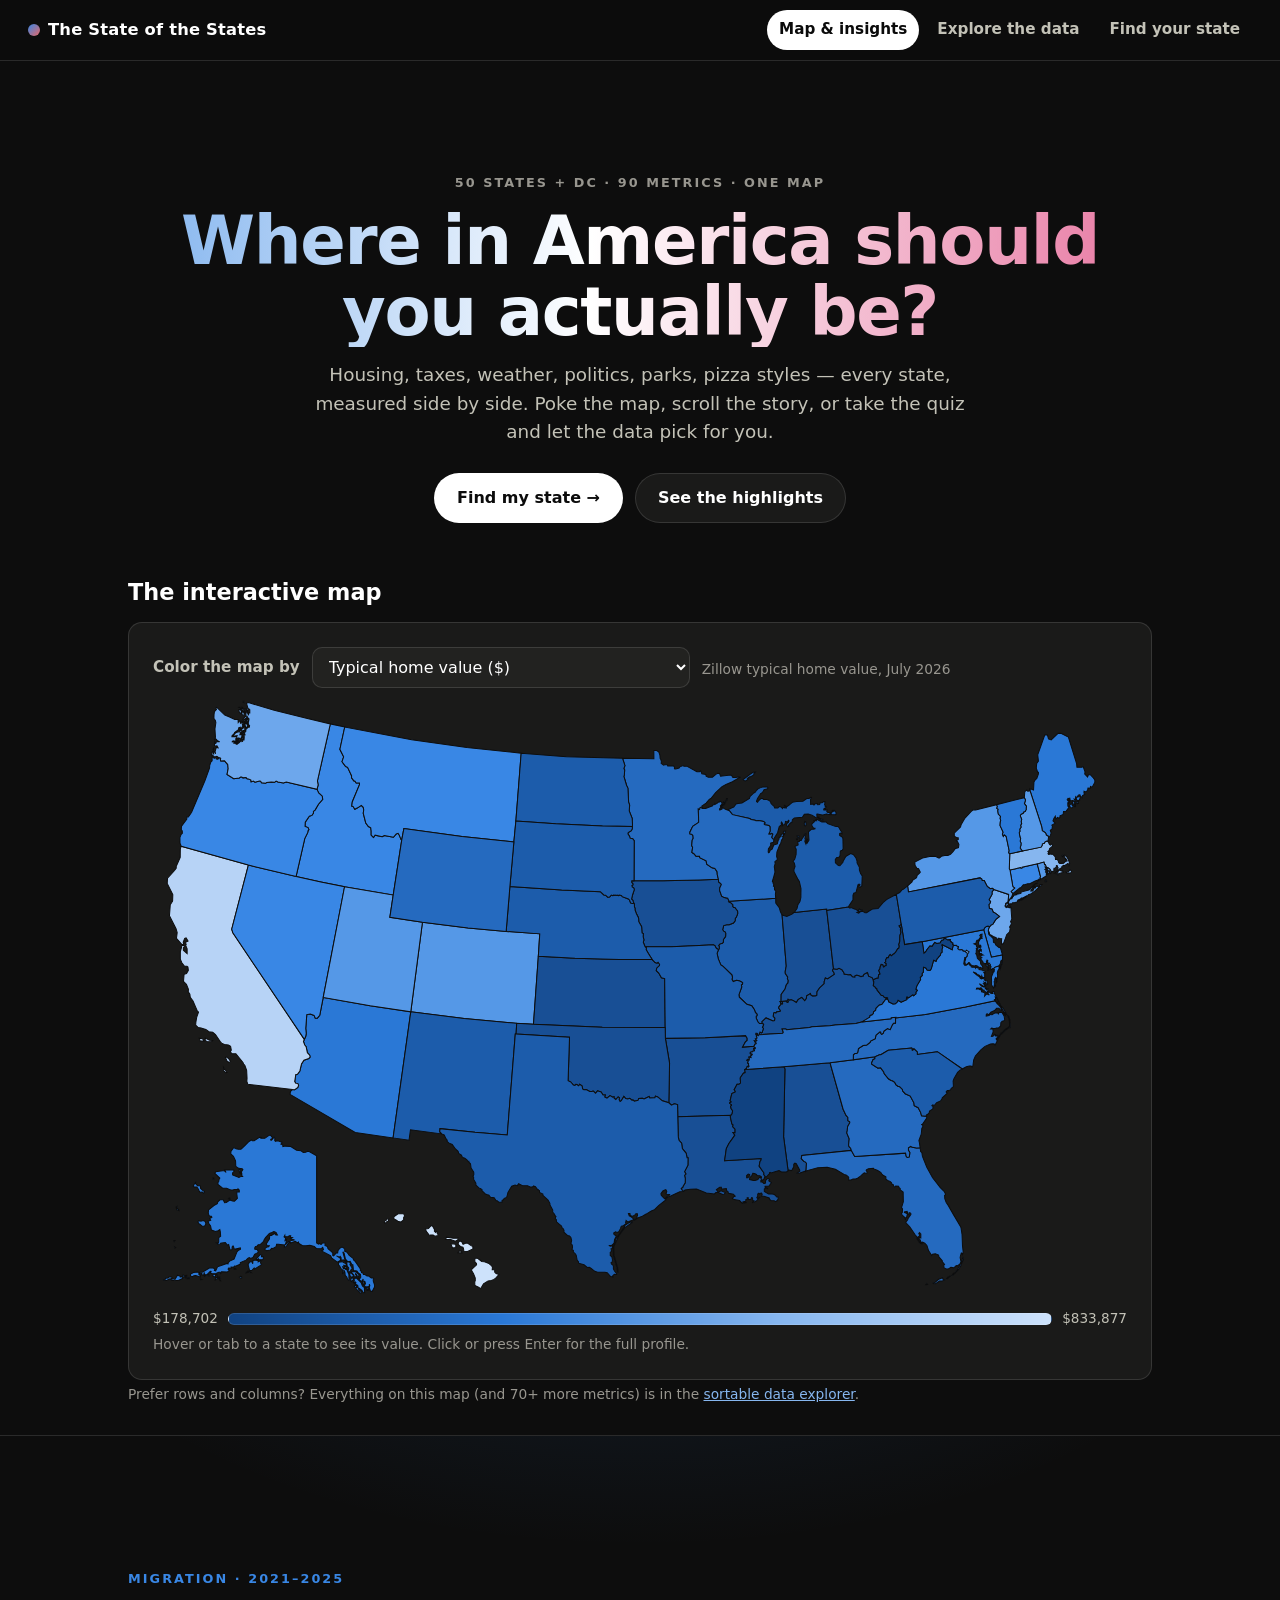
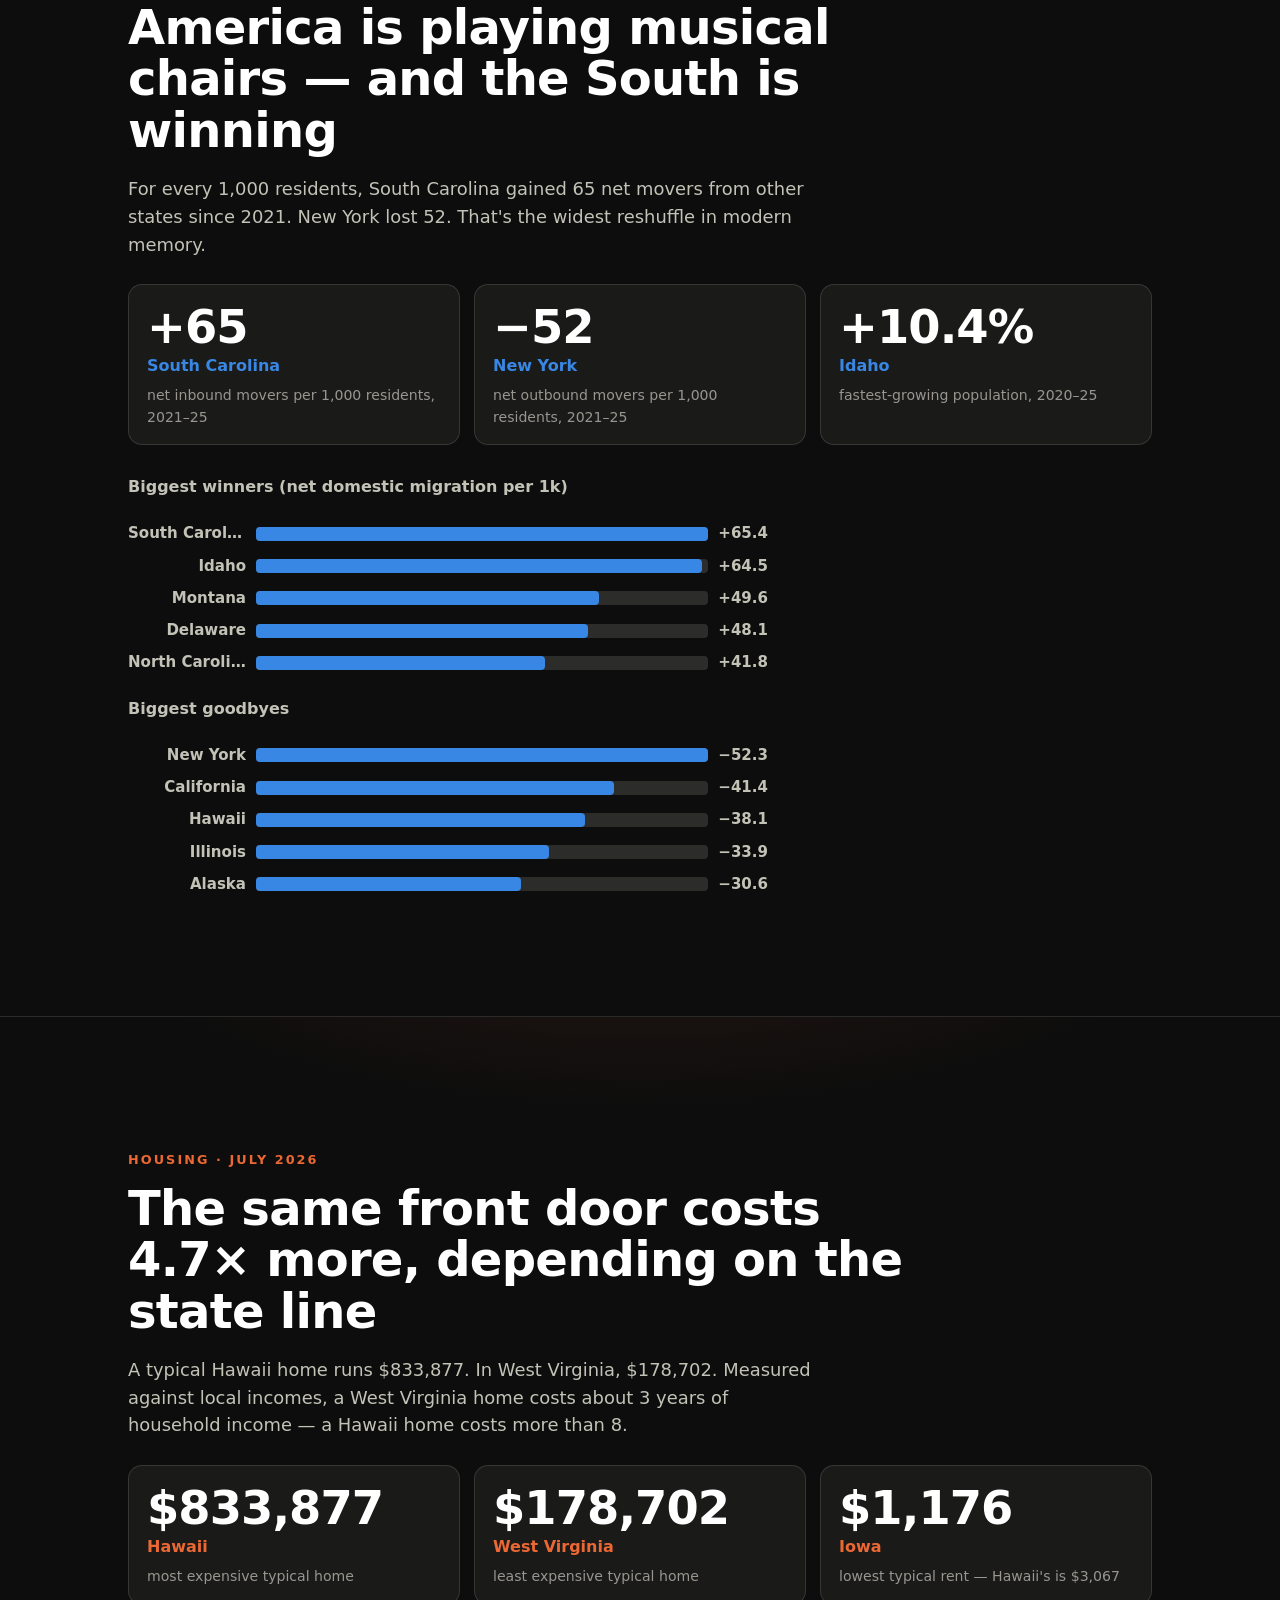
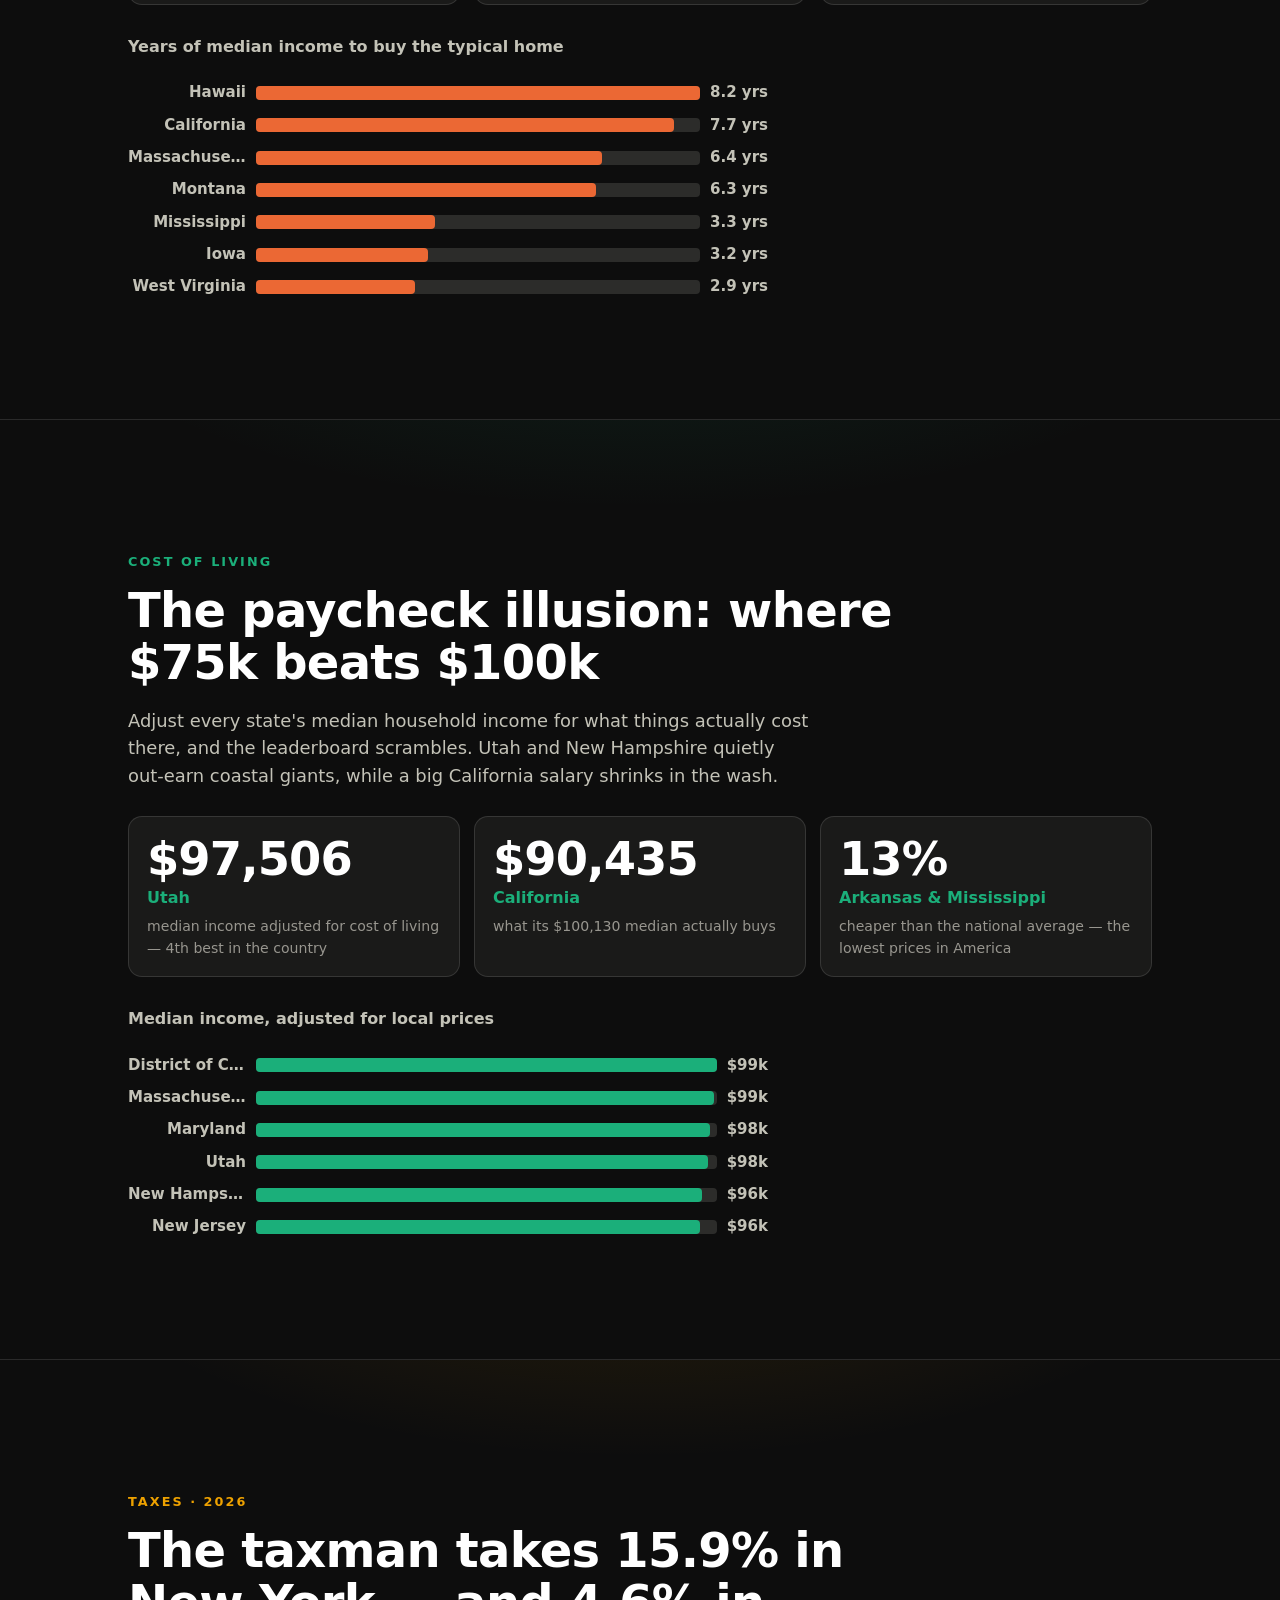
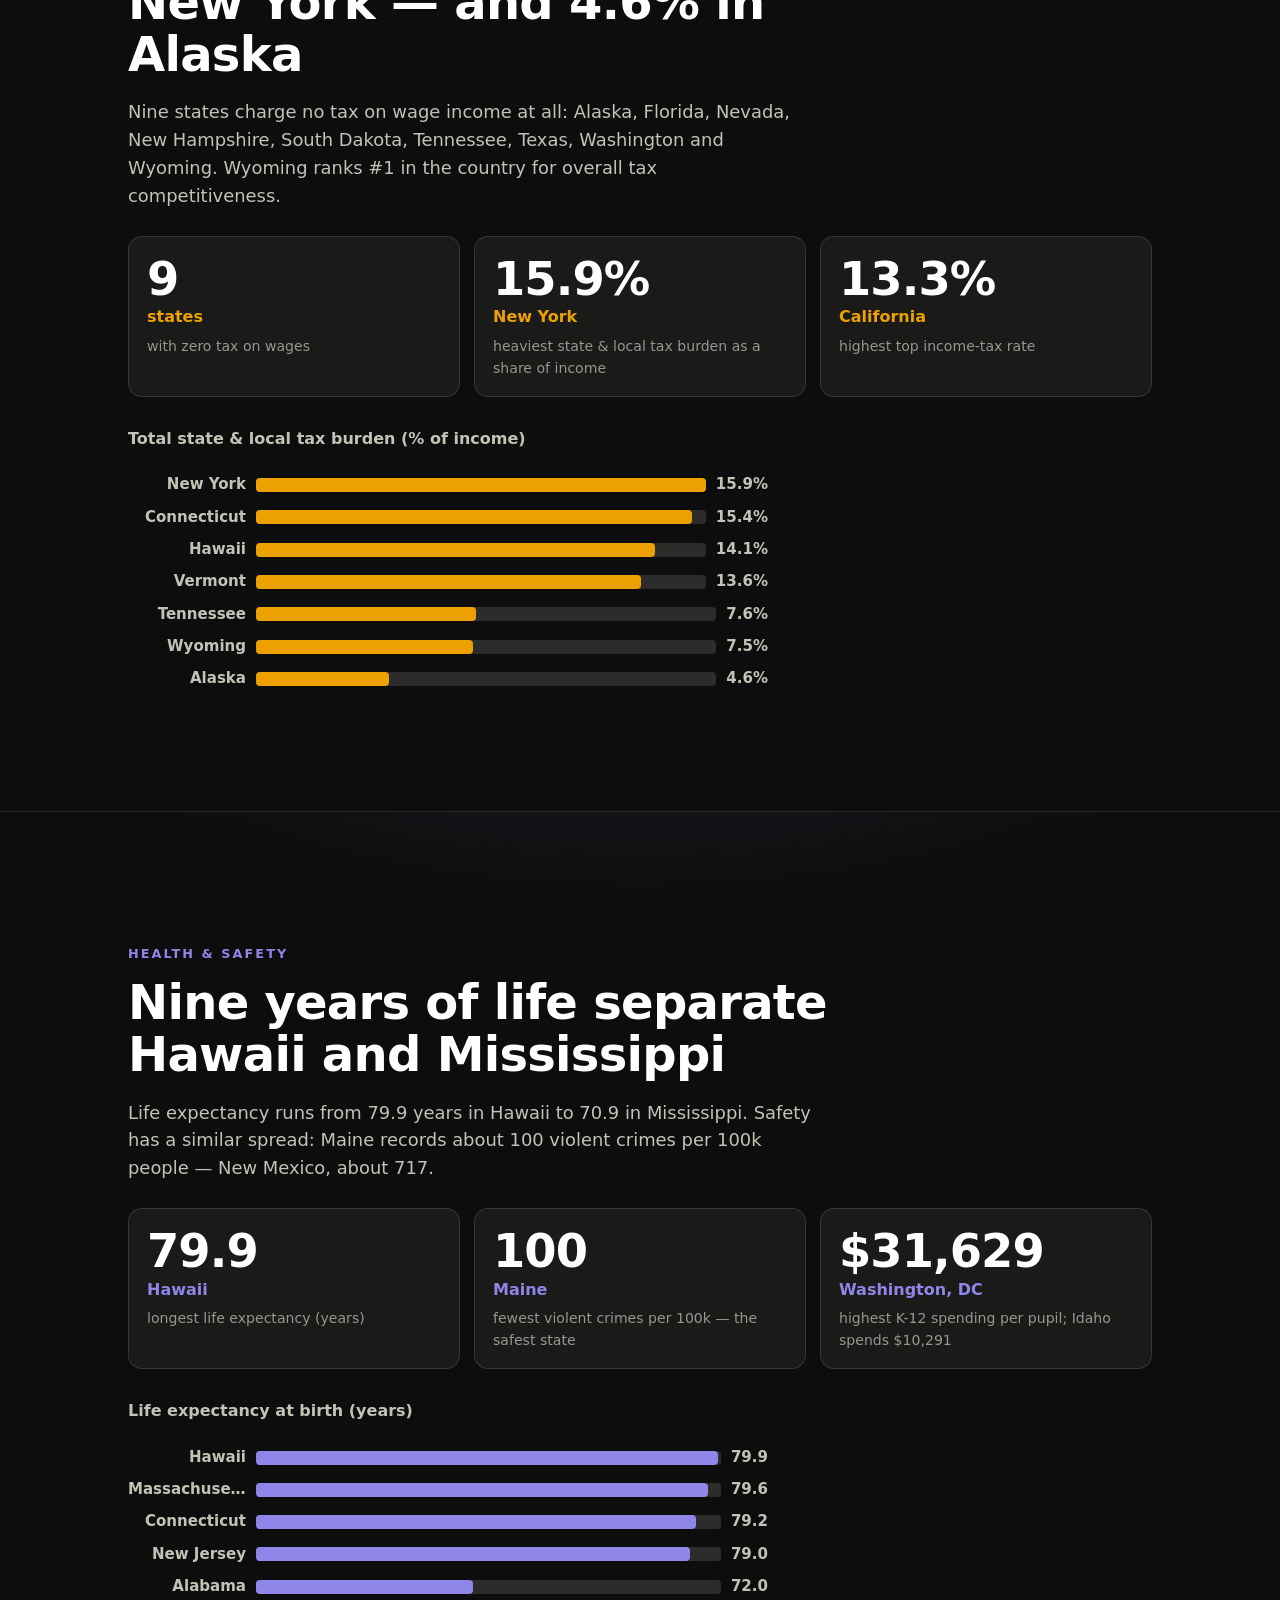
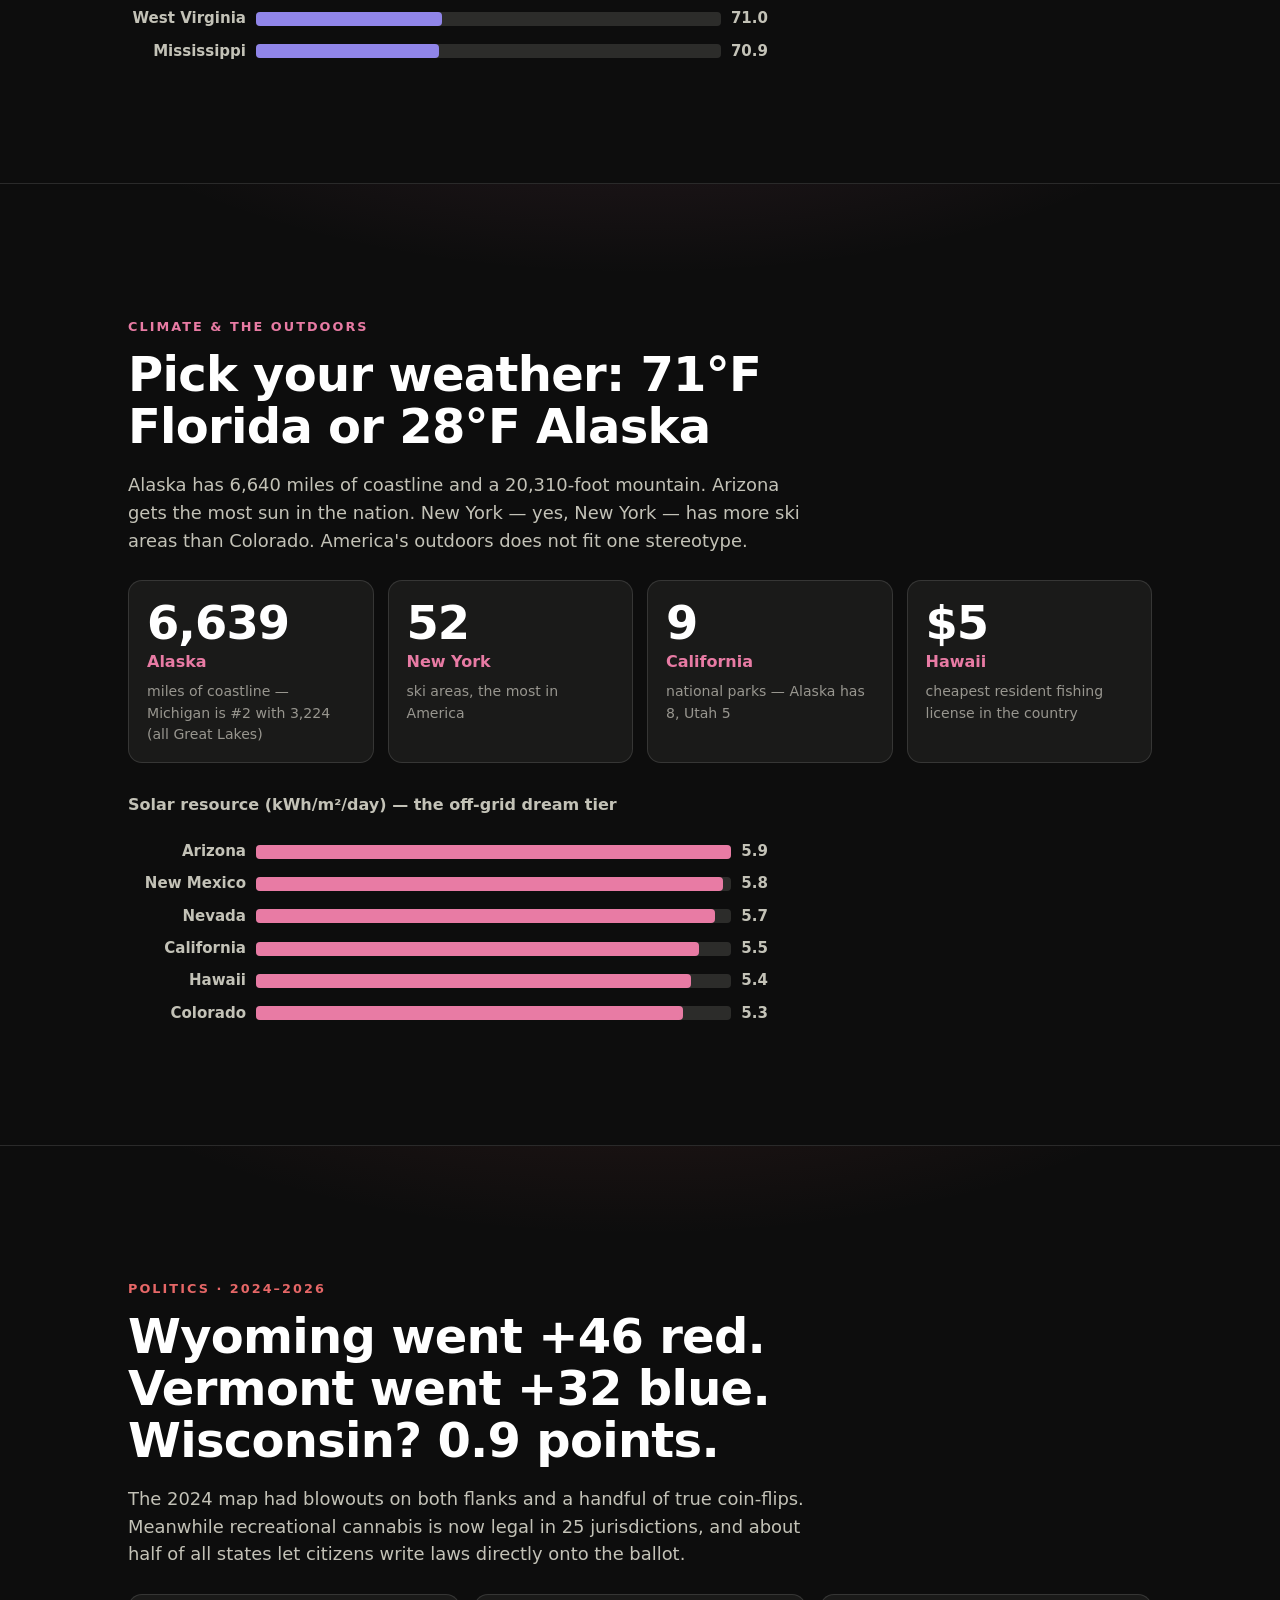
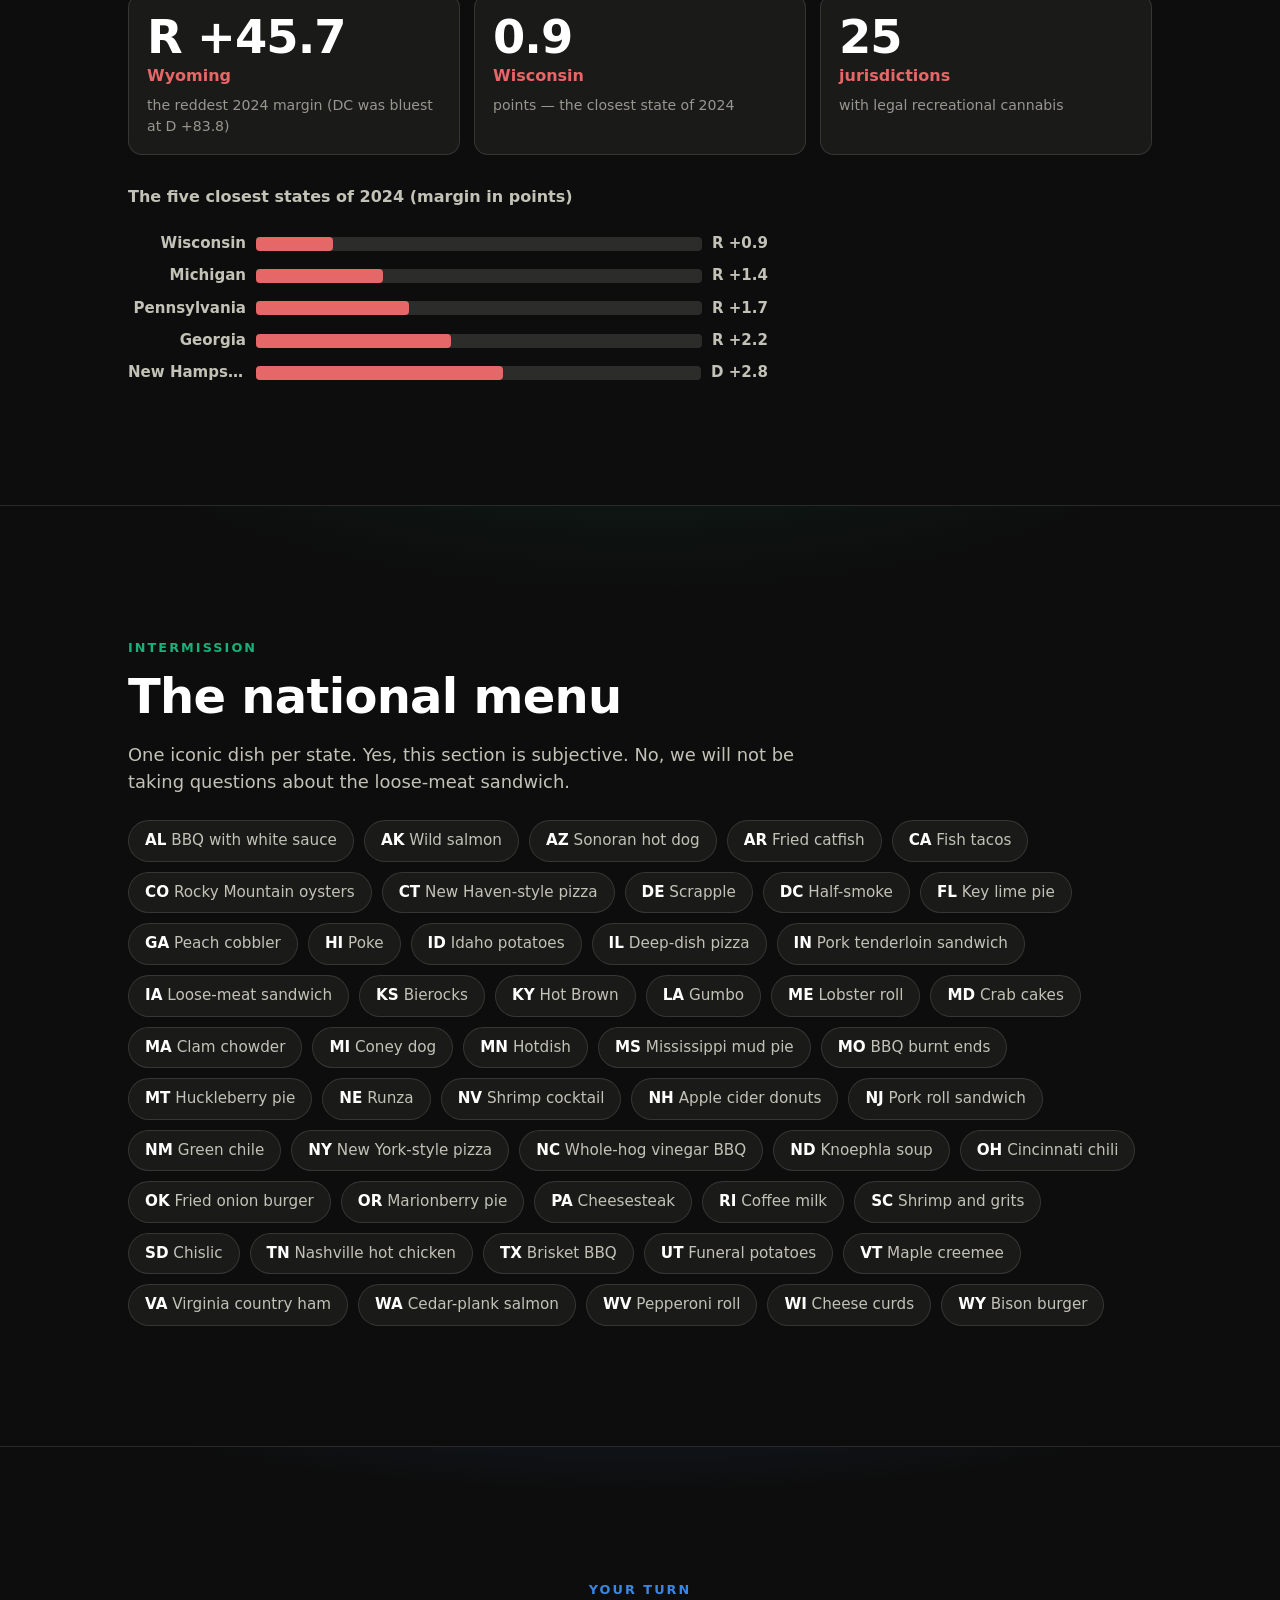
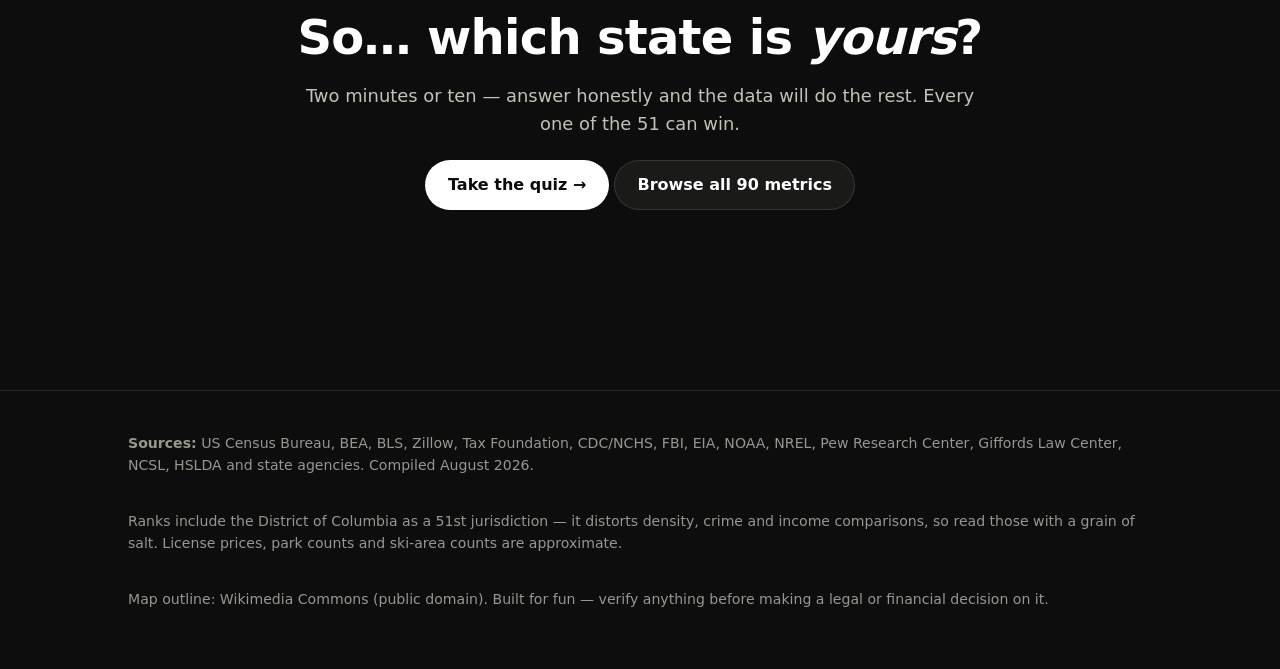
==== index.html @ 560801e5 "The State of the States: interactive map, insights, data explorer, and find-your-state quiz Static s" ====
<!DOCTYPE html>
<html lang="en">
<head>
<meta charset="UTF-8">
<meta name="viewport" content="width=device-width, initial-scale=1">
<title>The State of the States — every US state, mapped, ranked & matched</title>
<meta name="description" content="An interactive atlas of all 50 states + DC: cost of living, taxes, climate, politics, outdoors and more. Explore the map, dig into 90 metrics, or take a quiz to find the state that fits you.">
<link rel="stylesheet" href="assets/site.css">
<link rel="icon" href="data:image/svg+xml,<svg xmlns='http://www.w3.org/2000/svg' viewBox='0 0 100 100'><text y='.9em' font-size='90'>🗺️</text></svg>">
</head>
<body>
<a class="skip-link" href="#main">Skip to content</a>

<nav class="site-nav" aria-label="Main">
  <a class="brand" href="index.html"><span class="flag-dot" aria-hidden="true"></span>The State of the States</a>
  <a class="nav-link" href="index.html" aria-current="page">Map &amp; insights</a>
  <a class="nav-link" href="explore.html">Explore the data</a>
  <a class="nav-link" href="survey.html">Find your state</a>
</nav>

<main id="main">
  <header class="hero">
    <p class="kicker">50 states + DC · 90 metrics · one map</p>
    <h1>Where in America should you actually be?</h1>
    <p class="sub">Housing, taxes, weather, politics, parks, pizza styles — every state, measured side by side.
      Poke the map, scroll the story, or take the quiz and let the data pick for you.</p>
    <div class="cta-row">
      <a class="btn primary" href="survey.html">Find my state →</a>
      <a class="btn" href="#insights">See the highlights</a>
    </div>
  </header>

  <section class="map-section" aria-labelledby="map-h">
    <div class="wrap">
      <h2 id="map-h" style="margin:0 0 12px;font-size:1.4rem">The interactive map</h2>
      <div class="map-panel" id="map-mount"></div>
      <p class="map-hint">Prefer rows and columns? Everything on this map (and 70+ more metrics) is in the
        <a href="explore.html">sortable data explorer</a>.</p>
    </div>
  </section>

  <div id="insights">

  <section class="insight" style="--accent:var(--blue)" aria-labelledby="h-move">
    <div class="glow" aria-hidden="true"></div>
    <div class="wrap reveal">
      <p class="kicker">Migration · 2021–2025</p>
      <h2 id="h-move">America is playing musical chairs — and the South is winning</h2>
      <p class="lede">For every 1,000 residents, South Carolina gained 65 net movers from other states since 2021.
        New York lost 52. That's the widest reshuffle in modern memory.</p>
      <div class="stat-row">
        <div class="stat-tile"><div class="big" data-countup="+65">+65</div><div class="who">South Carolina</div><div class="note">net inbound movers per 1,000 residents, 2021–25</div></div>
        <div class="stat-tile"><div class="big" data-countup="−52">−52</div><div class="who">New York</div><div class="note">net outbound movers per 1,000 residents, 2021–25</div></div>
        <div class="stat-tile"><div class="big" data-countup="+10.4%">+10.4%</div><div class="who">Idaho</div><div class="note">fastest-growing population, 2020–25</div></div>
      </div>
      <h3 style="margin:30px 0 4px;font-size:1rem;color:var(--ink-2)">Biggest winners (net domestic migration per 1k)</h3>
      <ul class="bar-list" id="bars-mig-in"></ul>
      <h3 style="margin:22px 0 4px;font-size:1rem;color:var(--ink-2)">Biggest goodbyes</h3>
      <ul class="bar-list" id="bars-mig-out"></ul>
    </div>
  </section>

  <section class="insight" style="--accent:var(--orange)" aria-labelledby="h-home">
    <div class="glow" aria-hidden="true"></div>
    <div class="wrap reveal">
      <p class="kicker">Housing · July 2026</p>
      <h2 id="h-home">The same front door costs 4.7× more, depending on the state line</h2>
      <p class="lede">A typical Hawaii home runs $833,877. In West Virginia, $178,702. Measured against local
        incomes, a West Virginia home costs about 3 years of household income — a Hawaii home costs more than 8.</p>
      <div class="stat-row">
        <div class="stat-tile"><div class="big" data-countup="$833,877">$833,877</div><div class="who">Hawaii</div><div class="note">most expensive typical home</div></div>
        <div class="stat-tile"><div class="big" data-countup="$178,702">$178,702</div><div class="who">West Virginia</div><div class="note">least expensive typical home</div></div>
        <div class="stat-tile"><div class="big" data-countup="$1,176">$1,176</div><div class="who">Iowa</div><div class="note">lowest typical rent — Hawaii's is $3,067</div></div>
      </div>
      <h3 style="margin:30px 0 4px;font-size:1rem;color:var(--ink-2)">Years of median income to buy the typical home</h3>
      <ul class="bar-list" id="bars-p2i"></ul>
    </div>
  </section>

  <section class="insight" style="--accent:var(--aqua)" aria-labelledby="h-pay">
    <div class="glow" aria-hidden="true"></div>
    <div class="wrap reveal">
      <p class="kicker">Cost of living</p>
      <h2 id="h-pay">The paycheck illusion: where $75k beats $100k</h2>
      <p class="lede">Adjust every state's median household income for what things actually cost there, and the
        leaderboard scrambles. Utah and New Hampshire quietly out-earn coastal giants, while a big California
        salary shrinks in the wash.</p>
      <div class="stat-row">
        <div class="stat-tile"><div class="big" data-countup="$97,506">$97,506</div><div class="who">Utah</div><div class="note">median income adjusted for cost of living — 4th best in the country</div></div>
        <div class="stat-tile"><div class="big" data-countup="$90,435">$90,435</div><div class="who">California</div><div class="note">what its $100,130 median actually buys</div></div>
        <div class="stat-tile"><div class="big" data-countup="13%">13%</div><div class="who">Arkansas &amp; Mississippi</div><div class="note">cheaper than the national average — the lowest prices in America</div></div>
      </div>
      <h3 style="margin:30px 0 4px;font-size:1rem;color:var(--ink-2)">Median income, adjusted for local prices</h3>
      <ul class="bar-list" id="bars-adj"></ul>
    </div>
  </section>

  <section class="insight" style="--accent:var(--yellow)" aria-labelledby="h-tax">
    <div class="glow" aria-hidden="true"></div>
    <div class="wrap reveal">
      <p class="kicker">Taxes · 2026</p>
      <h2 id="h-tax">The taxman takes 15.9% in New York — and 4.6% in Alaska</h2>
      <p class="lede">Nine states charge no tax on wage income at all: Alaska, Florida, Nevada, New Hampshire,
        South Dakota, Tennessee, Texas, Washington and Wyoming. Wyoming ranks #1 in the country for overall
        tax competitiveness.</p>
      <div class="stat-row">
        <div class="stat-tile"><div class="big" data-countup="9">9</div><div class="who">states</div><div class="note">with zero tax on wages</div></div>
        <div class="stat-tile"><div class="big" data-countup="15.9%">15.9%</div><div class="who">New York</div><div class="note">heaviest state &amp; local tax burden as a share of income</div></div>
        <div class="stat-tile"><div class="big" data-countup="13.3%">13.3%</div><div class="who">California</div><div class="note">highest top income-tax rate</div></div>
      </div>
      <h3 style="margin:30px 0 4px;font-size:1rem;color:var(--ink-2)">Total state &amp; local tax burden (% of income)</h3>
      <ul class="bar-list" id="bars-tax"></ul>
    </div>
  </section>

  <section class="insight" style="--accent:var(--violet)" aria-labelledby="h-life">
    <div class="glow" aria-hidden="true"></div>
    <div class="wrap reveal">
      <p class="kicker">Health &amp; safety</p>
      <h2 id="h-life">Nine years of life separate Hawaii and Mississippi</h2>
      <p class="lede">Life expectancy runs from 79.9 years in Hawaii to 70.9 in Mississippi. Safety has a
        similar spread: Maine records about 100 violent crimes per 100k people — New Mexico, about 717.</p>
      <div class="stat-row">
        <div class="stat-tile"><div class="big" data-countup="79.9">79.9</div><div class="who">Hawaii</div><div class="note">longest life expectancy (years)</div></div>
        <div class="stat-tile"><div class="big" data-countup="100">100</div><div class="who">Maine</div><div class="note">fewest violent crimes per 100k — the safest state</div></div>
        <div class="stat-tile"><div class="big" data-countup="$31,629">$31,629</div><div class="who">Washington, DC</div><div class="note">highest K-12 spending per pupil; Idaho spends $10,291</div></div>
      </div>
      <h3 style="margin:30px 0 4px;font-size:1rem;color:var(--ink-2)">Life expectancy at birth (years)</h3>
      <ul class="bar-list" id="bars-life"></ul>
    </div>
  </section>

  <section class="insight" style="--accent:var(--magenta)" aria-labelledby="h-wild">
    <div class="glow" aria-hidden="true"></div>
    <div class="wrap reveal">
      <p class="kicker">Climate &amp; the outdoors</p>
      <h2 id="h-wild">Pick your weather: 71°F Florida or 28°F Alaska</h2>
      <p class="lede">Alaska has 6,640 miles of coastline and a 20,310-foot mountain. Arizona gets the most
        sun in the nation. New York — yes, New York — has more ski areas than Colorado. America's outdoors
        does not fit one stereotype.</p>
      <div class="stat-row">
        <div class="stat-tile"><div class="big" data-countup="6,640">6,640</div><div class="who">Alaska</div><div class="note">miles of coastline — Michigan is #2 with 3,224 (all Great Lakes)</div></div>
        <div class="stat-tile"><div class="big" data-countup="52">52</div><div class="who">New York</div><div class="note">ski areas, the most in America</div></div>
        <div class="stat-tile"><div class="big" data-countup="9">9</div><div class="who">California</div><div class="note">national parks — Alaska has 8, Utah 5</div></div>
        <div class="stat-tile"><div class="big" data-countup="$5">$5</div><div class="who">Hawaii</div><div class="note">cheapest resident fishing license in the country</div></div>
      </div>
      <h3 style="margin:30px 0 4px;font-size:1rem;color:var(--ink-2)">Solar resource (kWh/m²/day) — the off-grid dream tier</h3>
      <ul class="bar-list" id="bars-solar"></ul>
    </div>
  </section>

  <section class="insight" style="--accent:var(--red)" aria-labelledby="h-pol">
    <div class="glow" aria-hidden="true"></div>
    <div class="wrap reveal">
      <p class="kicker">Politics · 2024–2026</p>
      <h2 id="h-pol">Wyoming went +46 red. Vermont went +32 blue. Wisconsin? 0.9 points.</h2>
      <p class="lede">The 2024 map had blowouts on both flanks and a handful of true coin-flips. Meanwhile
        recreational cannabis is now legal in 25 jurisdictions, and about half of all states let citizens
        write laws directly onto the ballot.</p>
      <div class="stat-row">
        <div class="stat-tile"><div class="big" data-countup="R +45.8">R +45.8</div><div class="who">Wyoming</div><div class="note">the reddest 2024 margin (DC was bluest at D +83.8)</div></div>
        <div class="stat-tile"><div class="big" data-countup="0.9">0.9</div><div class="who">Wisconsin</div><div class="note">points — the closest state of 2024</div></div>
        <div class="stat-tile"><div class="big" data-countup="25">25</div><div class="who">jurisdictions</div><div class="note">with legal recreational cannabis</div></div>
      </div>
      <h3 style="margin:30px 0 4px;font-size:1rem;color:var(--ink-2)">The five closest states of 2024 (margin in points)</h3>
      <ul class="bar-list" id="bars-close"></ul>
    </div>
  </section>

  <section class="insight" style="--accent:var(--aqua)" aria-labelledby="h-food">
    <div class="glow" aria-hidden="true"></div>
    <div class="wrap reveal">
      <p class="kicker">Intermission</p>
      <h2 id="h-food">The national menu</h2>
      <p class="lede">One iconic dish per state. Yes, this section is subjective. No, we will not be taking
        questions about the loose-meat sandwich.</p>
      <div class="food-strip" id="food-strip"></div>
    </div>
  </section>

  <section class="insight" style="--accent:var(--blue)" aria-labelledby="h-cta">
    <div class="glow" aria-hidden="true"></div>
    <div class="wrap reveal" style="text-align:center">
      <p class="kicker">Your turn</p>
      <h2 id="h-cta" style="margin-inline:auto">So… which state is <em>yours</em>?</h2>
      <p class="lede" style="margin-inline:auto">Two minutes or ten — answer honestly and the data will do the rest.
        Every one of the 51 can win.</p>
      <div class="cta-row" style="justify-content:center;margin-top:22px">
        <a class="btn primary" href="survey.html">Take the quiz →</a>
        <a class="btn" href="explore.html">Browse all 90 metrics</a>
      </div>
    </div>
  </section>

  </div>
</main>

<footer class="site-footer">
  <div class="wrap">
    <p><strong>Sources:</strong> US Census Bureau, BEA, BLS, Zillow, Tax Foundation, CDC/NCHS, FBI, EIA, NOAA, NREL,
      Pew Research Center, Giffords Law Center, NCSL, HSLDA and state agencies. Compiled August 2026.</p>
    <p>Ranks include the District of Columbia as a 51st jurisdiction — it distorts density, crime and income
      comparisons, so read those with a grain of salt. License prices, park counts and ski-area counts are approximate.</p>
    <p>Map outline: Wikimedia Commons (public domain). Built for fun — verify anything before making a legal or financial decision on it.</p>
  </div>
</footer>

<script src="assets/data.js"></script>
<script src="assets/common.js"></script>
<script src="assets/map.js"></script>
<script src="assets/insights.js"></script>
</body>
</html>
---- assets/site.css ----
/* The State of the States — shared styles. Dark, Wrapped-style theme. */
:root {
  color-scheme: dark;
  --page: #0d0d0d;
  --surface: #1a1a19;
  --surface-2: #222220;
  --ink: #ffffff;
  --ink-2: #c3c2b7;
  --ink-muted: #98968f;
  --hairline: rgba(255, 255, 255, 0.12);
  --grid: #2c2c2a;
  --blue: #3987e5;
  --orange: #eb6834;
  --aqua: #1baf7a;
  --yellow: #eda100;
  --magenta: #e87ba4;
  --violet: #9085e9;
  --red: #e66767;
  --focus: #86b6ef;
  --radius: 14px;
  --maxw: 1080px;
  font-family: system-ui, -apple-system, "Segoe UI", sans-serif;
}
* { box-sizing: border-box; }
html { scroll-behavior: smooth; }
@media (prefers-reduced-motion: reduce) { html { scroll-behavior: auto; } }
body {
  margin: 0;
  background: var(--page);
  color: var(--ink);
  line-height: 1.55;
  -webkit-font-smoothing: antialiased;
}
a { color: var(--focus); }
a:hover { color: #b7d3f6; }
:focus-visible { outline: 3px solid var(--focus); outline-offset: 2px; border-radius: 4px; }

.skip-link {
  position: absolute; left: -9999px; top: 0; z-index: 200;
  background: var(--focus); color: #0b0b0b; padding: 10px 16px; border-radius: 0 0 8px 0;
  font-weight: 700; text-decoration: none;
}
.skip-link:focus { left: 0; }

/* ---------- Nav ---------- */
.site-nav {
  position: sticky; top: 0; z-index: 100;
  display: flex; align-items: center; gap: 6px; flex-wrap: wrap;
  padding: 10px clamp(12px, 4vw, 28px);
  background: rgba(13, 13, 13, 0.86);
  backdrop-filter: blur(10px);
  border-bottom: 1px solid var(--hairline);
}
.site-nav .brand {
  font-weight: 800; font-size: 1.02rem; letter-spacing: 0.2px;
  color: var(--ink); text-decoration: none; margin-right: auto;
  display: flex; align-items: center; gap: 8px;
}
.brand .flag-dot { width: 12px; height: 12px; border-radius: 50%; background: linear-gradient(135deg, var(--blue), var(--red)); flex: none; }
.site-nav a.nav-link {
  color: var(--ink-2); text-decoration: none; font-weight: 600; font-size: 0.95rem;
  padding: 8px 12px; border-radius: 999px;
}
.site-nav a.nav-link:hover { color: var(--ink); background: var(--surface-2); }
.site-nav a.nav-link[aria-current="page"] { color: #0b0b0b; background: var(--ink); }

main { display: block; }
.wrap { max-width: var(--maxw); margin: 0 auto; padding: 0 clamp(14px, 4vw, 28px); }

/* ---------- Hero ---------- */
.hero { padding: clamp(44px, 9vw, 100px) 0 clamp(20px, 4vw, 44px); text-align: center; position: relative; overflow: hidden; }
.hero .kicker { color: var(--ink-muted); font-weight: 700; letter-spacing: 0.16em; text-transform: uppercase; font-size: 0.8rem; }
.hero h1 {
  margin: 10px auto 14px; max-width: 21ch;
  font-size: clamp(2.1rem, 6.4vw, 4.2rem); line-height: 1.05; font-weight: 850; letter-spacing: -0.02em;
  background: linear-gradient(92deg, #86b6ef, #ffffff 45%, #e87ba4);
  -webkit-background-clip: text; background-clip: text; color: transparent;
}
.hero p.sub { color: var(--ink-2); max-width: 56ch; margin: 0 auto; font-size: clamp(1rem, 2.4vw, 1.15rem); }
.hero .cta-row { display: flex; gap: 12px; justify-content: center; flex-wrap: wrap; margin-top: 26px; }

.btn {
  display: inline-block; padding: 12px 22px; border-radius: 999px; font-weight: 750; font-size: 1rem;
  text-decoration: none; border: 1px solid var(--hairline); color: var(--ink); background: var(--surface);
  cursor: pointer;
}
.btn:hover { background: var(--surface-2); color: var(--ink); }
.btn.primary { background: var(--ink); color: #0b0b0b; border-color: transparent; }
.btn.primary:hover { background: #e6e6e0; color: #0b0b0b; }

/* ---------- Map section ---------- */
.map-section { padding: 8px 0 30px; }
.map-panel {
  background: var(--surface); border: 1px solid var(--hairline); border-radius: var(--radius);
  padding: clamp(12px, 2.5vw, 24px);
}
.map-controls { display: flex; gap: 12px; align-items: center; flex-wrap: wrap; margin-bottom: 8px; }
.map-controls label { font-weight: 700; color: var(--ink-2); font-size: 0.95rem; }
select, input[type="search"], input[type="text"] {
  background: var(--surface-2); color: var(--ink); border: 1px solid var(--hairline);
  border-radius: 10px; padding: 9px 12px; font-size: 1rem; font-family: inherit;
  max-width: 100%;
}
.map-hint { color: var(--ink-muted); font-size: 0.86rem; margin: 4px 0 0; }

.usmap { width: 100%; height: auto; display: block; }
.usmap path.state-shape, .usmap circle.state-shape {
  stroke: var(--page); stroke-width: 1; cursor: pointer;
  transition: opacity 0.15s ease;
}
@media (prefers-reduced-motion: reduce) { .usmap .state-shape { transition: none; } }
.usmap .state-shape:hover, .usmap .state-shape:focus-visible { opacity: 0.82; stroke: #ffffff; stroke-width: 1.5; }
.usmap .state-shape:focus-visible { outline: none; }

.legend-row { display: flex; align-items: center; gap: 10px; margin-top: 10px; flex-wrap: wrap; }
.legend-bar { flex: 1 1 220px; height: 12px; border-radius: 6px; border: 1px solid var(--hairline); min-width: 160px; }
.legend-row .lg { color: var(--ink-2); font-size: 0.85rem; font-variant-numeric: tabular-nums; white-space: nowrap; }

.map-tooltip {
  position: fixed; z-index: 150; pointer-events: none;
  background: #0b0b0b; border: 1px solid var(--hairline); border-radius: 10px;
  padding: 8px 12px; font-size: 0.9rem; max-width: 260px; box-shadow: 0 6px 24px rgba(0,0,0,0.5);
}
.map-tooltip .tt-name { font-weight: 800; }
.map-tooltip .tt-val { color: var(--ink-2); font-variant-numeric: tabular-nums; }

/* ---------- Insight sections ---------- */
.insight {
  position: relative; overflow: clip;
  padding: clamp(56px, 10vw, 120px) 0;
  border-top: 1px solid var(--hairline);
}
.insight .glow {
  position: absolute; inset: -20% -10% auto; height: 70%; z-index: 0; pointer-events: none;
  background: radial-gradient(60% 60% at 50% 0%, var(--accent, var(--blue)) 0%, transparent 70%);
  opacity: 0.16;
}
.insight .wrap { position: relative; z-index: 1; }
.insight .kicker {
  color: var(--accent, var(--blue)); font-weight: 800; letter-spacing: 0.16em;
  text-transform: uppercase; font-size: 0.8rem;
}
.insight h2 { font-size: clamp(1.7rem, 5vw, 3rem); line-height: 1.08; margin: 8px 0 10px; letter-spacing: -0.015em; font-weight: 850; max-width: 24ch; }
.insight p.lede { color: var(--ink-2); max-width: 60ch; font-size: clamp(1rem, 2.3vw, 1.12rem); }

.stat-row { display: grid; grid-template-columns: repeat(auto-fit, minmax(200px, 1fr)); gap: 14px; margin-top: 26px; }
.stat-tile {
  background: var(--surface); border: 1px solid var(--hairline); border-radius: var(--radius);
  padding: 18px 18px 16px;
}
.stat-tile .big {
  font-size: clamp(1.9rem, 4.6vw, 2.9rem); font-weight: 850; letter-spacing: -0.02em; line-height: 1.05;
  color: var(--ink);
}
.stat-tile .who { color: var(--accent, var(--blue)); font-weight: 750; margin-top: 2px; }
.stat-tile .note { color: var(--ink-muted); font-size: 0.88rem; margin-top: 6px; }

.bar-list { margin: 22px 0 0; padding: 0; list-style: none; display: grid; gap: 9px; max-width: 640px; }
.bar-list li { display: grid; grid-template-columns: 118px 1fr max-content; gap: 10px; align-items: center; font-size: 0.94rem; }
.bar-list .bl-name { color: var(--ink-2); font-weight: 650; text-align: right; overflow: hidden; text-overflow: ellipsis; white-space: nowrap; }
.bar-list .bl-track { background: var(--grid); border-radius: 4px; height: 14px; position: relative; }
.bar-list .bl-fill {
  position: absolute; inset: 0 auto 0 0; width: 0; border-radius: 4px 4px 4px 4px;
  background: var(--accent, var(--blue));
  transition: width 0.9s cubic-bezier(0.2, 0.7, 0.2, 1);
}
@media (prefers-reduced-motion: reduce) { .bar-list .bl-fill { transition: none; } }
.bar-list .bl-val { color: var(--ink-2); font-variant-numeric: tabular-nums; font-weight: 650; }

.reveal { opacity: 0; transform: translateY(26px); transition: opacity 0.7s ease, transform 0.7s ease; }
.reveal.in { opacity: 1; transform: none; }
@media (prefers-reduced-motion: reduce) { .reveal { opacity: 1; transform: none; transition: none; } }

/* Food marquee */
.food-strip { display: flex; flex-wrap: wrap; gap: 10px; margin-top: 24px; }
.food-chip {
  background: var(--surface); border: 1px solid var(--hairline); border-radius: 999px;
  padding: 8px 16px; font-size: 0.95rem; color: var(--ink-2);
}
.food-chip b { color: var(--ink); }

/* ---------- Explorer table ---------- */
.toolbar { display: flex; gap: 10px; flex-wrap: wrap; align-items: end; margin: 18px 0 12px; }
.toolbar .field { display: grid; gap: 4px; }
.toolbar .field > span { font-size: 0.82rem; font-weight: 700; color: var(--ink-muted); text-transform: uppercase; letter-spacing: 0.08em; }
.chip-row { display: flex; gap: 8px; flex-wrap: wrap; }
.chip-toggle {
  border: 1px solid var(--hairline); background: var(--surface); color: var(--ink-2);
  border-radius: 999px; padding: 8px 14px; font-size: 0.92rem; font-weight: 650; cursor: pointer; font-family: inherit;
}
.chip-toggle[aria-pressed="true"] { background: var(--focus); color: #0b0b0b; border-color: transparent; }
.result-count { color: var(--ink-muted); font-size: 0.9rem; margin: 4px 0 10px; }

.table-scroller {
  overflow: auto; border: 1px solid var(--hairline); border-radius: var(--radius);
  max-height: 74vh; background: var(--surface);
}
table.data { border-collapse: separate; border-spacing: 0; width: 100%; font-size: 0.92rem; }
table.data th, table.data td { padding: 9px 12px; white-space: nowrap; border-bottom: 1px solid var(--grid); text-align: right; }
table.data th:first-child, table.data td:first-child { text-align: left; position: sticky; left: 0; background: var(--surface); z-index: 2; }
table.data thead th {
  position: sticky; top: 0; background: var(--surface-2); z-index: 3; text-align: right;
  font-size: 0.8rem; text-transform: uppercase; letter-spacing: 0.04em; color: var(--ink-2);
}
table.data thead th:first-child { z-index: 4; background: var(--surface-2); text-align: left; }
table.data thead th button {
  all: unset; cursor: pointer; font: inherit; color: inherit; display: inline-flex; gap: 5px; align-items: center;
}
table.data thead th button:focus-visible { outline: 3px solid var(--focus); outline-offset: 2px; border-radius: 4px; }
table.data tbody tr:hover td { background: rgba(255,255,255,0.045); }
table.data td.num { font-variant-numeric: tabular-nums; }
table.data td .st-name { font-weight: 700; color: var(--ink); }
.dir-best { color: #7ddf9a; } .dir-worst { color: #f0a1a1; }

/* ---------- Survey ---------- */
.survey-pick { display: grid; grid-template-columns: repeat(auto-fit, minmax(250px, 1fr)); gap: 16px; margin: 26px 0; }
.pick-card {
  background: var(--surface); border: 1px solid var(--hairline); border-radius: var(--radius);
  padding: 22px; display: grid; gap: 8px;
}
.pick-card h2 { margin: 0; font-size: 1.3rem; }
.pick-card p { margin: 0; color: var(--ink-2); font-size: 0.96rem; }
.pick-card .btn { justify-self: start; margin-top: 8px; }

.q-progress { display: flex; align-items: center; gap: 12px; margin: 18px 0 6px; }
.q-progress .track { flex: 1; height: 8px; background: var(--grid); border-radius: 4px; overflow: hidden; }
.q-progress .fill { height: 100%; width: 0; background: linear-gradient(90deg, var(--blue), var(--magenta)); transition: width 0.3s ease; }
@media (prefers-reduced-motion: reduce) { .q-progress .fill { transition: none; } }
.q-progress .txt { color: var(--ink-muted); font-size: 0.88rem; font-variant-numeric: tabular-nums; }

fieldset.q {
  border: 1px solid var(--hairline); border-radius: var(--radius); background: var(--surface);
  padding: 20px; margin: 0 0 16px;
}
fieldset.q legend { font-weight: 800; font-size: 1.12rem; padding: 0 8px; }
fieldset.q .q-help { color: var(--ink-muted); font-size: 0.9rem; margin: 2px 0 12px; }
.opt { display: flex; gap: 10px; align-items: flex-start; padding: 10px 12px; border-radius: 10px; cursor: pointer; }
.opt:hover { background: var(--surface-2); }
.opt input { margin-top: 4px; accent-color: var(--focus); width: 18px; height: 18px; flex: none; }
.opt .opt-label { font-weight: 600; }
.opt .opt-sub { display: block; color: var(--ink-muted); font-size: 0.86rem; font-weight: 400; }

.survey-actions { display: flex; gap: 12px; margin: 20px 0 60px; flex-wrap: wrap; }

.result-hero {
  text-align: center; padding: 40px 20px; border-radius: var(--radius);
  background: radial-gradient(90% 120% at 50% 0%, rgba(57,135,229,0.28), transparent 70%), var(--surface);
  border: 1px solid var(--hairline); margin-top: 20px;
}
.result-hero .rh-kicker { color: var(--ink-muted); text-transform: uppercase; letter-spacing: 0.16em; font-weight: 800; font-size: 0.8rem; }
.result-hero h2 { font-size: clamp(2.2rem, 8vw, 4rem); margin: 8px 0 2px; letter-spacing: -0.02em; }
.result-hero .rh-nick { color: var(--ink-2); font-style: italic; }
.result-hero .rh-score { font-size: 1.1rem; color: var(--focus); font-weight: 800; margin-top: 8px; }
.why-chips { display: flex; flex-wrap: wrap; gap: 8px; justify-content: center; margin-top: 18px; }
.why-chip { background: var(--surface-2); border: 1px solid var(--hairline); border-radius: 999px; padding: 7px 14px; font-size: 0.88rem; color: var(--ink-2); }
.runner-list { list-style: none; margin: 22px 0; padding: 0; display: grid; gap: 10px; }
.runner-list li {
  display: grid; grid-template-columns: 2.2rem 1fr max-content; gap: 12px; align-items: center;
  background: var(--surface); border: 1px solid var(--hairline); border-radius: 12px; padding: 12px 16px;
}
.runner-list .rk { font-weight: 850; color: var(--ink-muted); font-variant-numeric: tabular-nums; }
.runner-list .nm { font-weight: 750; }
.runner-list .nm small { display: block; color: var(--ink-muted); font-weight: 500; }
.runner-list .sc { font-variant-numeric: tabular-nums; font-weight: 750; color: var(--focus); }
details.all-ranks { margin: 10px 0 40px; }
details.all-ranks summary { cursor: pointer; font-weight: 700; color: var(--ink-2); padding: 8px 0; }

/* ---------- State detail dialog ---------- */
dialog.state-dialog {
  background: var(--surface); color: var(--ink); border: 1px solid var(--hairline); border-radius: 16px;
  padding: 0; width: min(680px, calc(100vw - 28px)); max-height: 86vh;
}
dialog.state-dialog::backdrop { background: rgba(0, 0, 0, 0.65); }
.sd-head { display: flex; align-items: baseline; gap: 12px; padding: 20px 22px 6px; position: sticky; top: 0; background: var(--surface); }
.sd-head h2 { margin: 0; font-size: 1.6rem; }
.sd-head .sd-nick { color: var(--ink-muted); font-style: italic; }
.sd-head .close-btn { margin-left: auto; }
.close-btn {
  background: var(--surface-2); border: 1px solid var(--hairline); color: var(--ink);
  border-radius: 999px; width: 38px; height: 38px; font-size: 1.1rem; cursor: pointer; flex: none;
}
.sd-body { padding: 6px 22px 24px; overflow: auto; }
.sd-group h3 { font-size: 0.82rem; text-transform: uppercase; letter-spacing: 0.1em; color: var(--ink-muted); margin: 18px 0 6px; }
.sd-grid { display: grid; grid-template-columns: repeat(auto-fill, minmax(170px, 1fr)); gap: 8px 16px; }
.sd-item .sd-v { font-weight: 750; font-variant-numeric: tabular-nums; }
.sd-item .sd-k { color: var(--ink-muted); font-size: 0.82rem; }

/* ---------- Footer ---------- */
.site-footer {
  border-top: 1px solid var(--hairline); margin-top: 60px; padding: 28px 0 44px;
  color: var(--ink-muted); font-size: 0.88rem;
}
.site-footer .wrap { display: grid; gap: 6px; }

@media (max-width: 640px) {
  .bar-list li { grid-template-columns: 86px 1fr max-content; font-size: 0.86rem; }
  .site-nav { gap: 2px; }
  .site-nav a.nav-link { padding: 8px 9px; font-size: 0.88rem; }
}
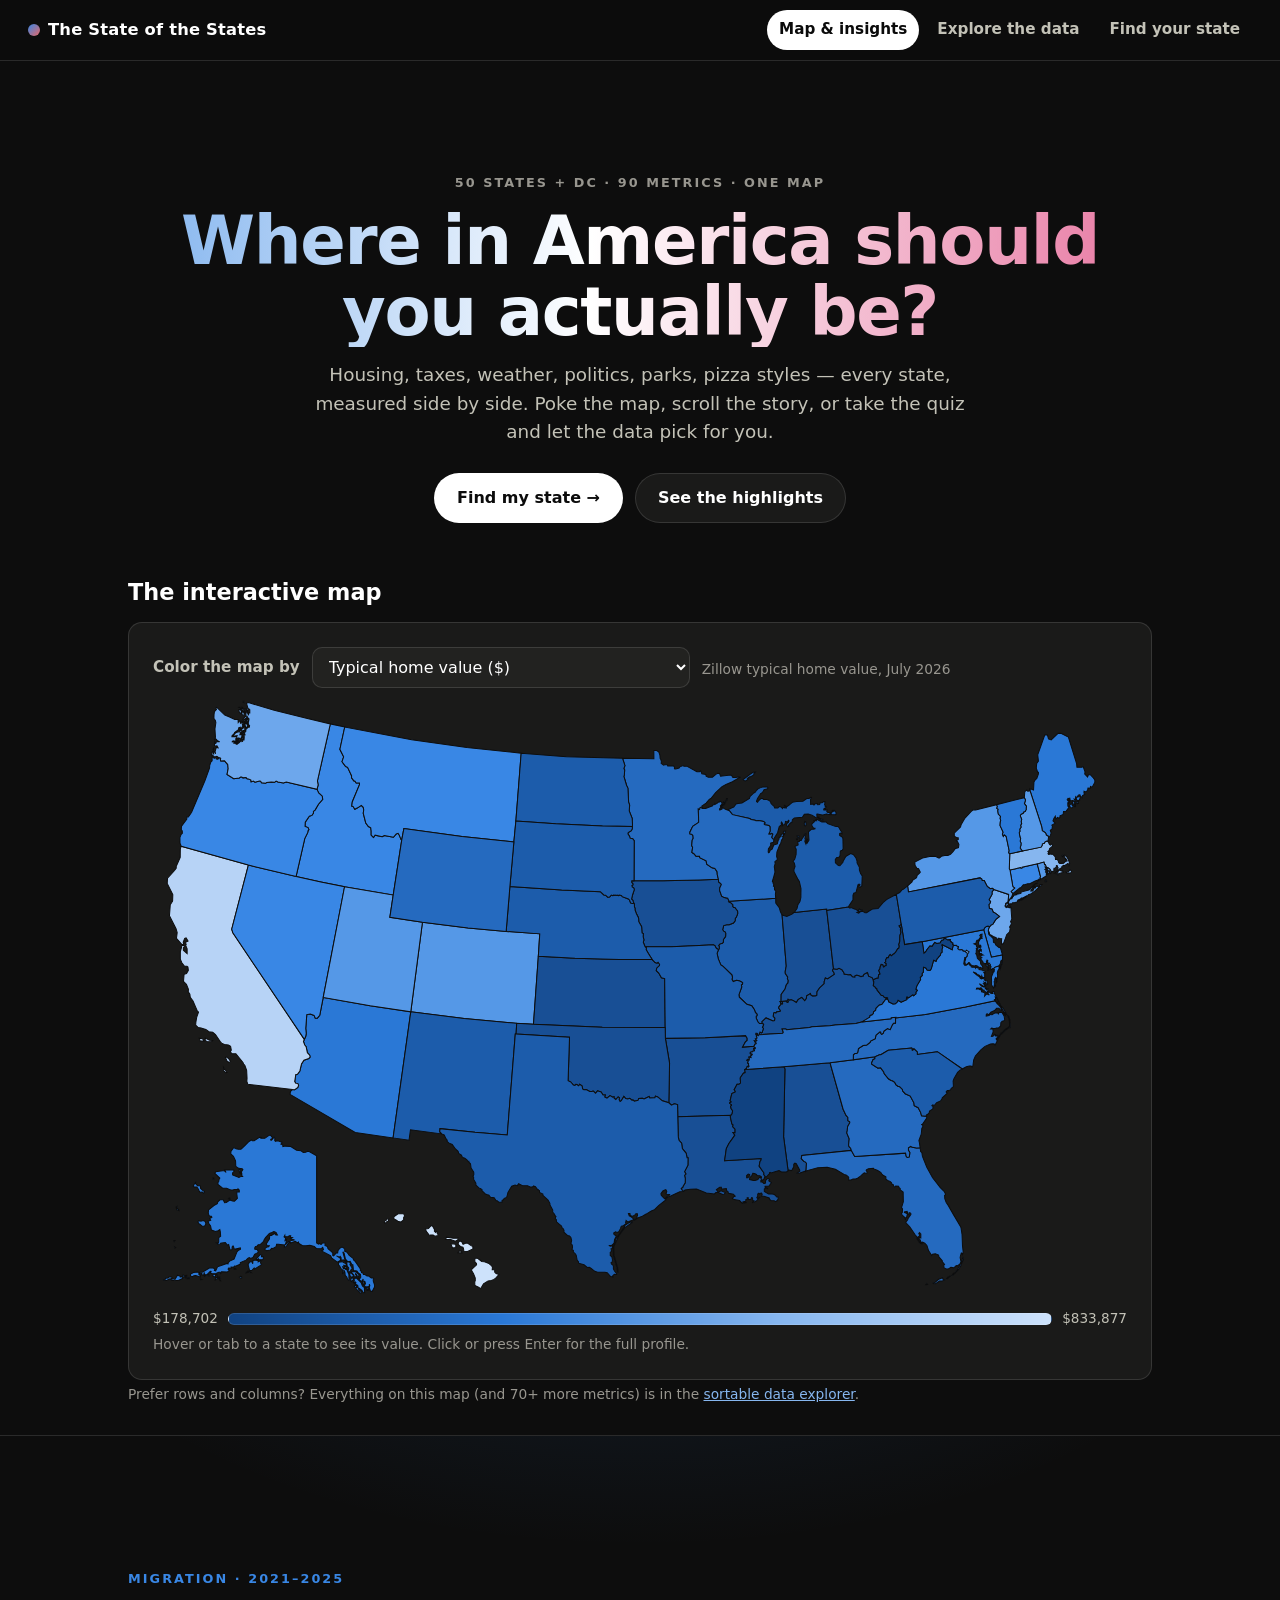
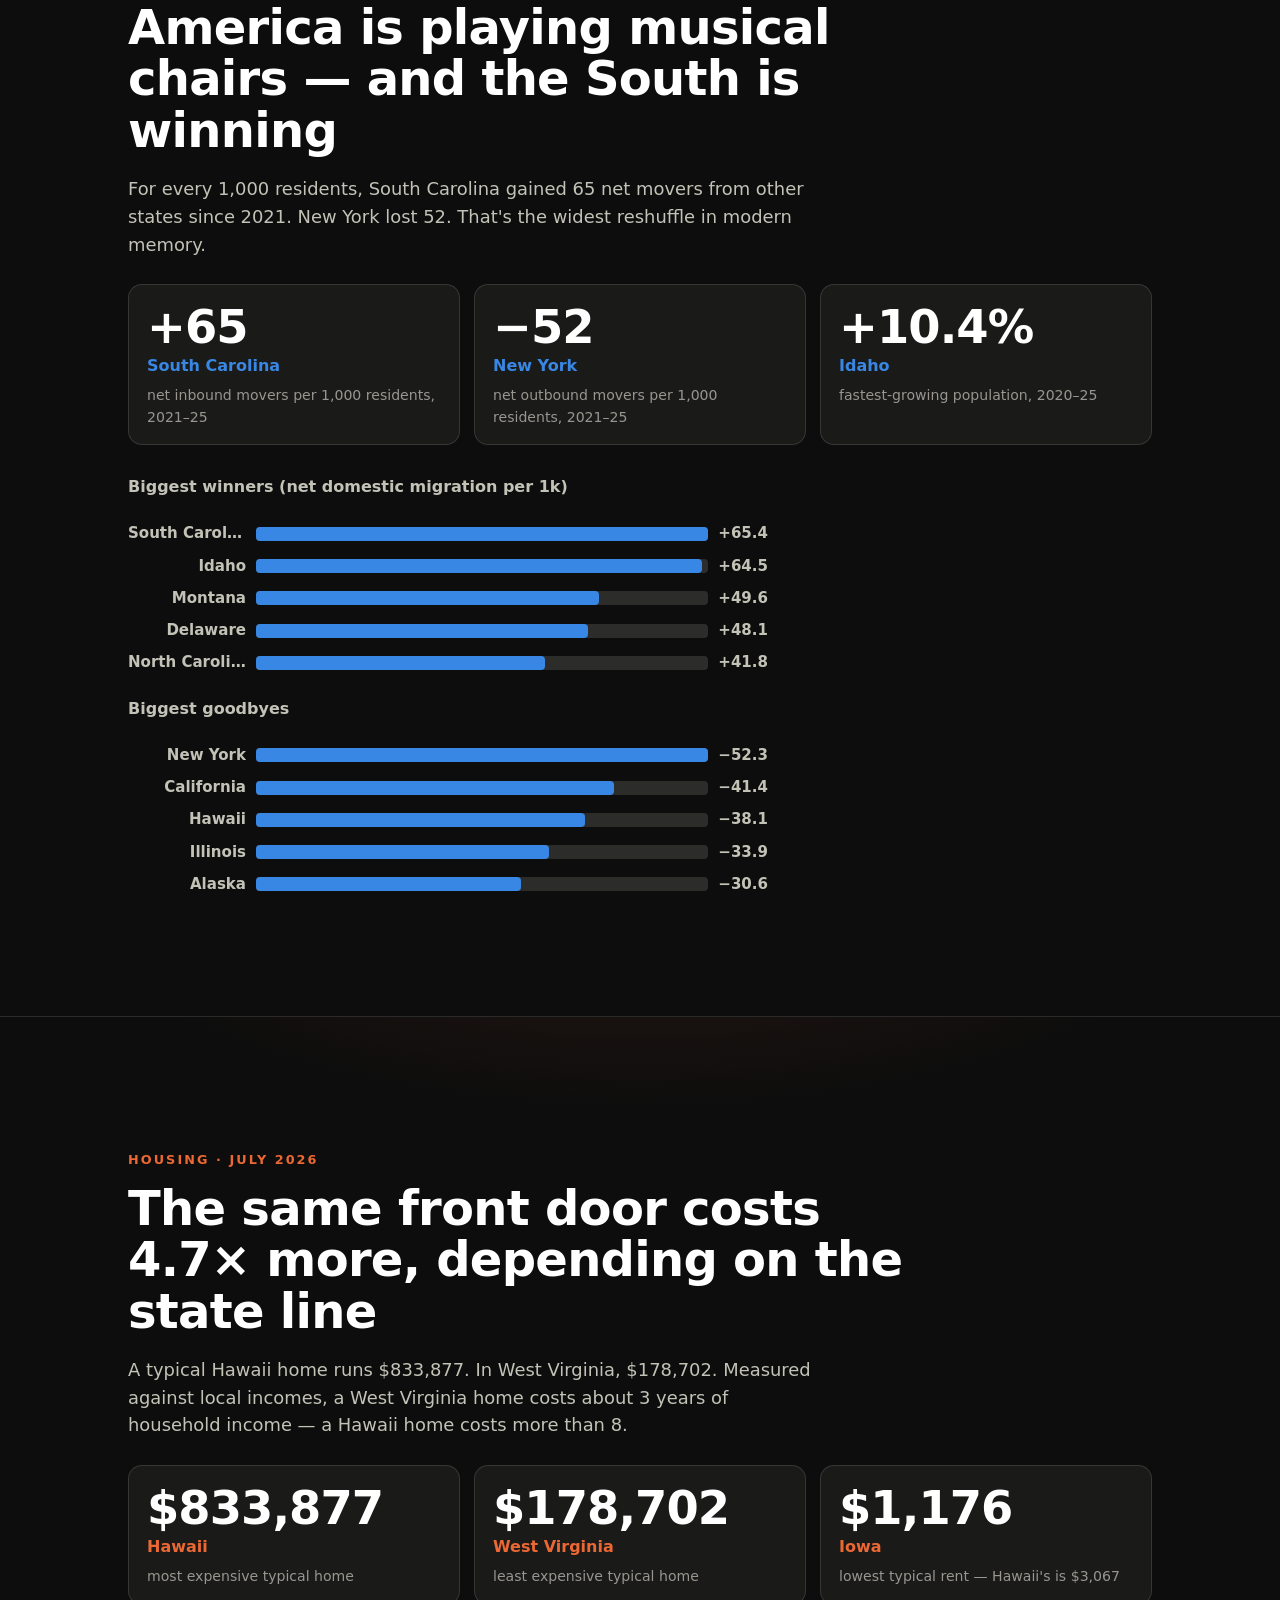
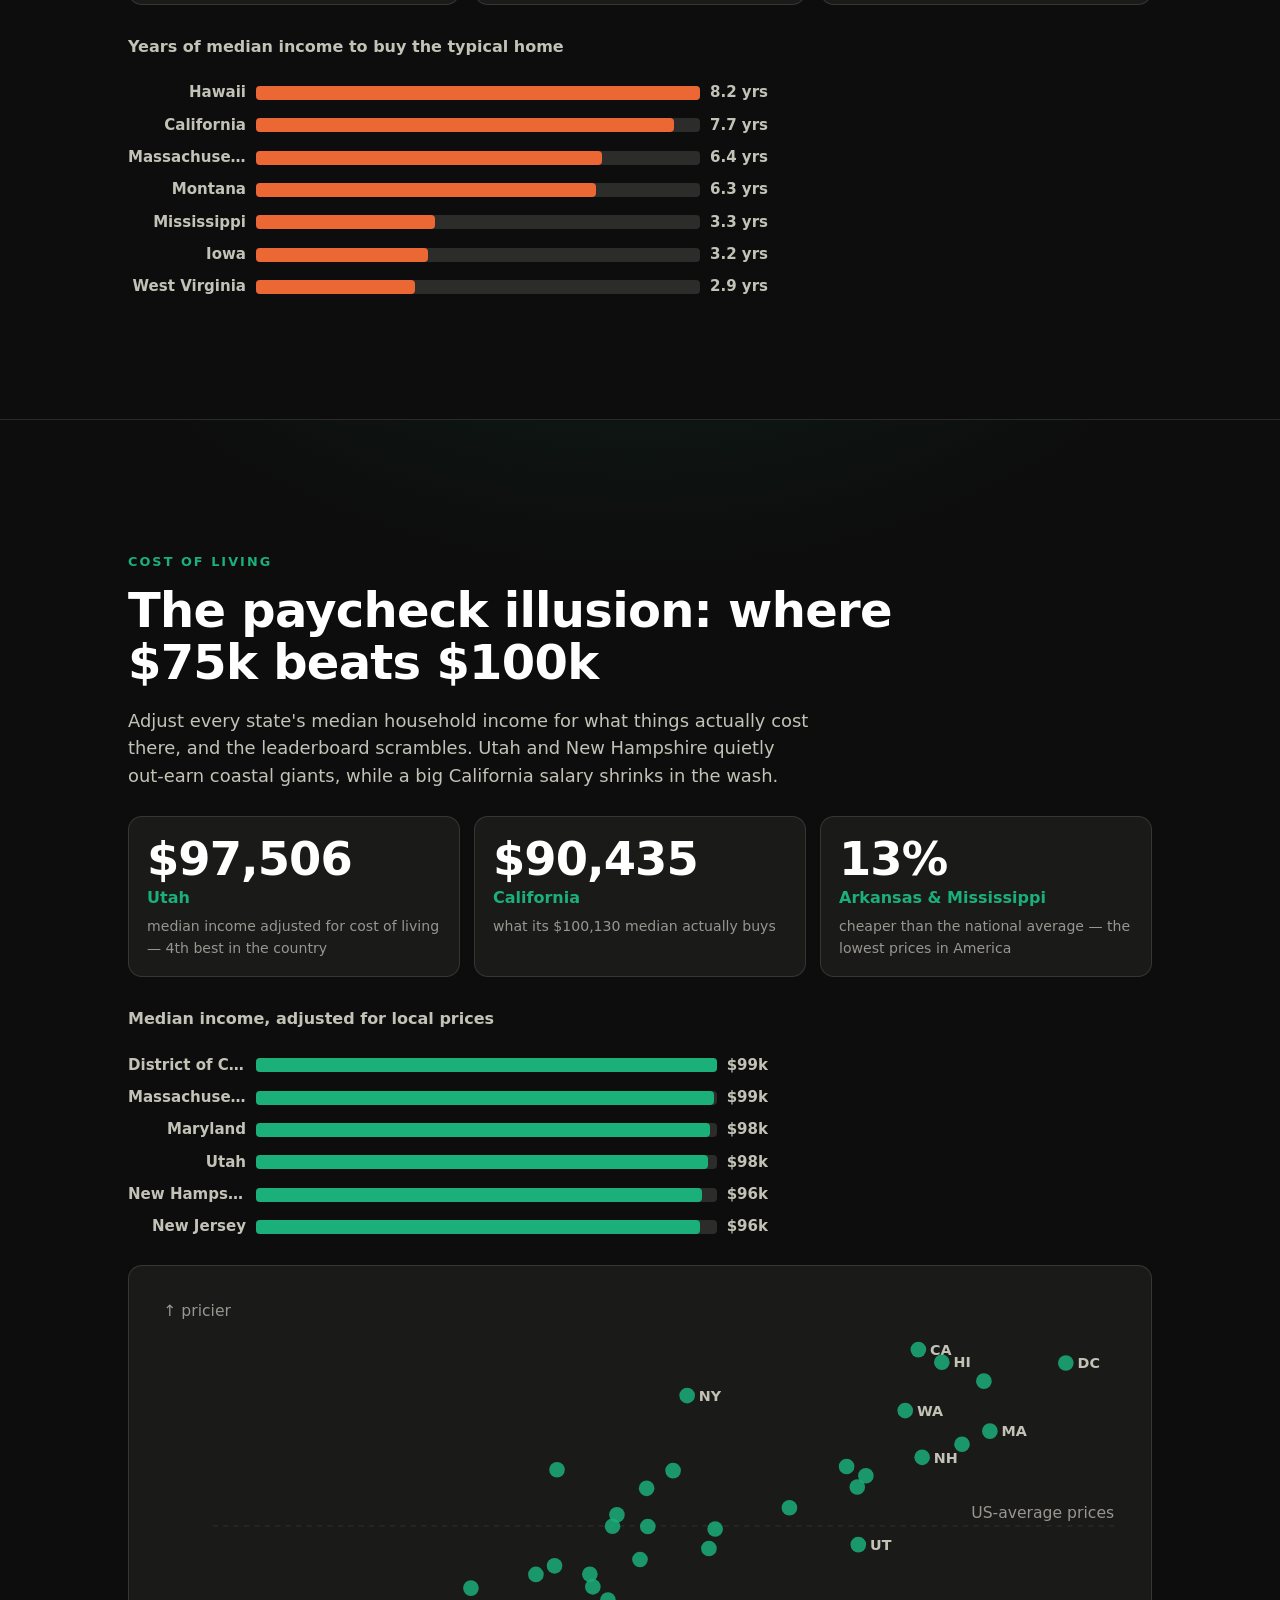
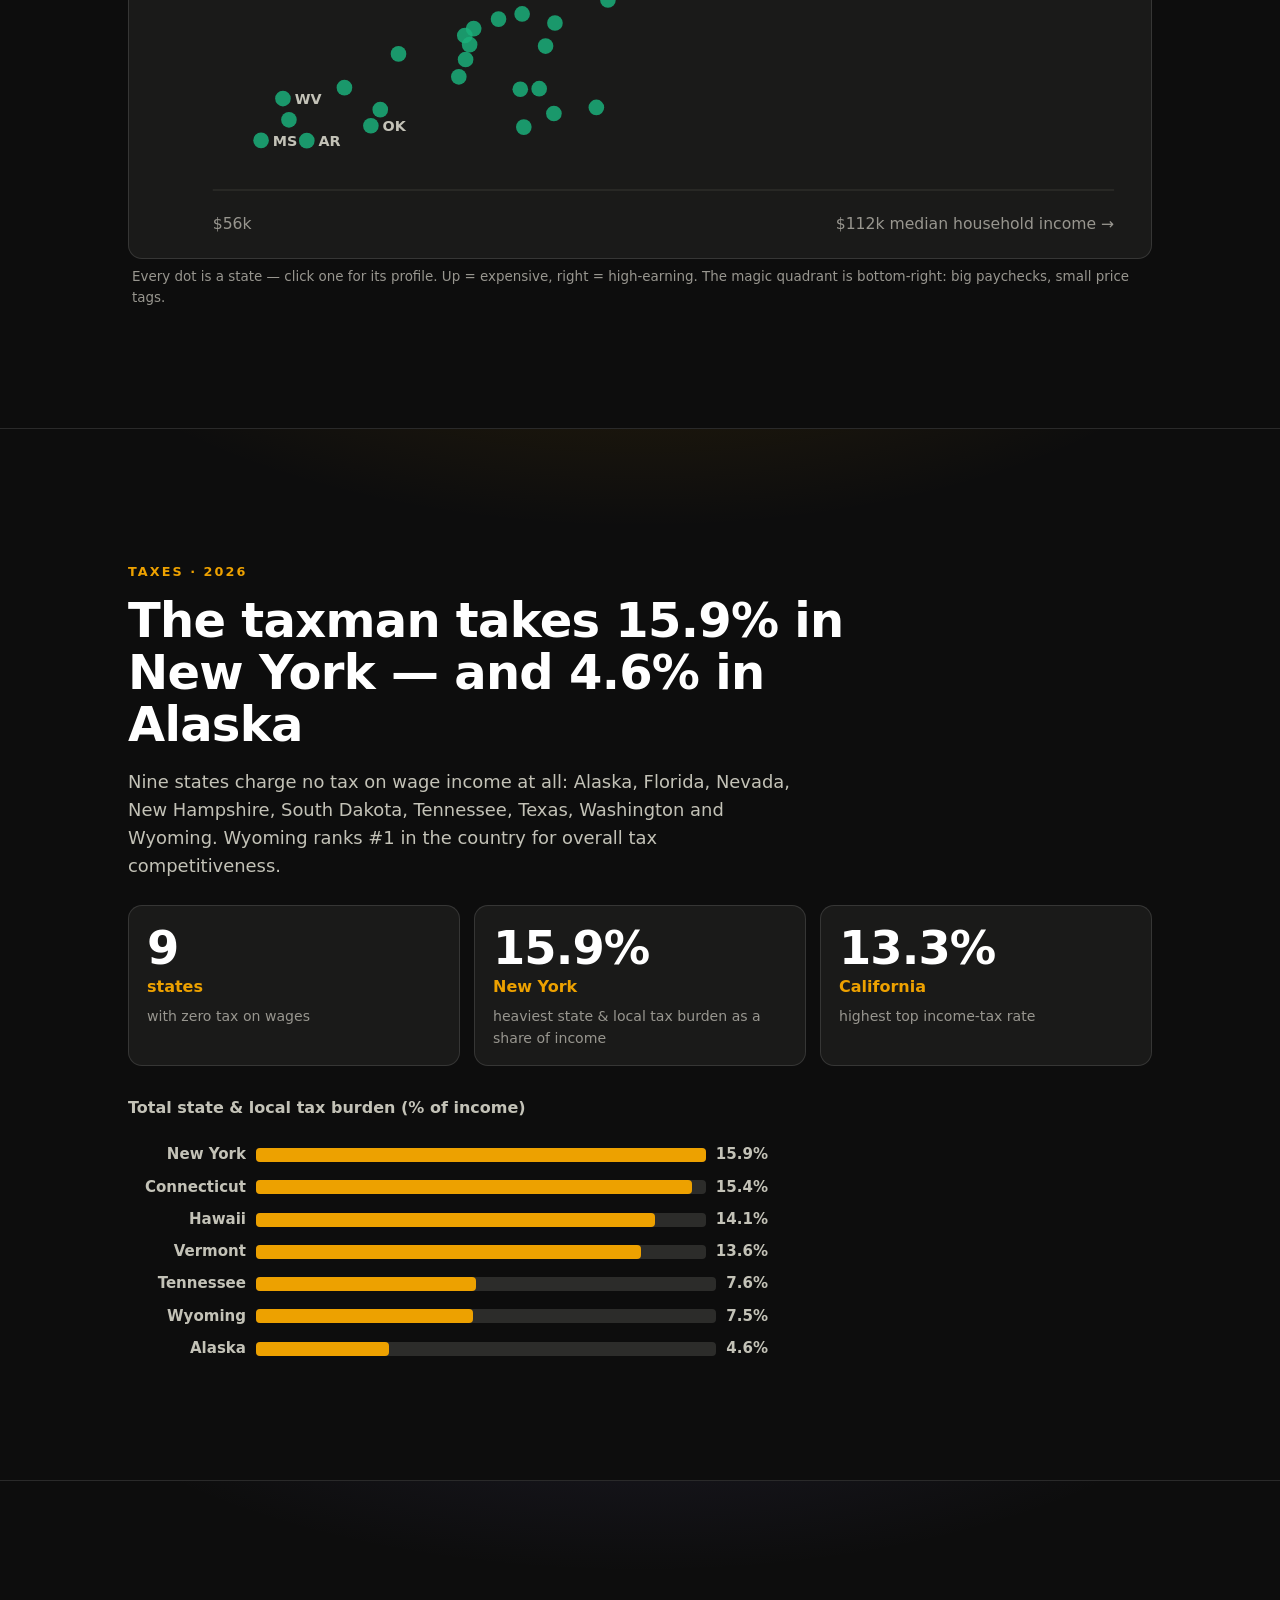
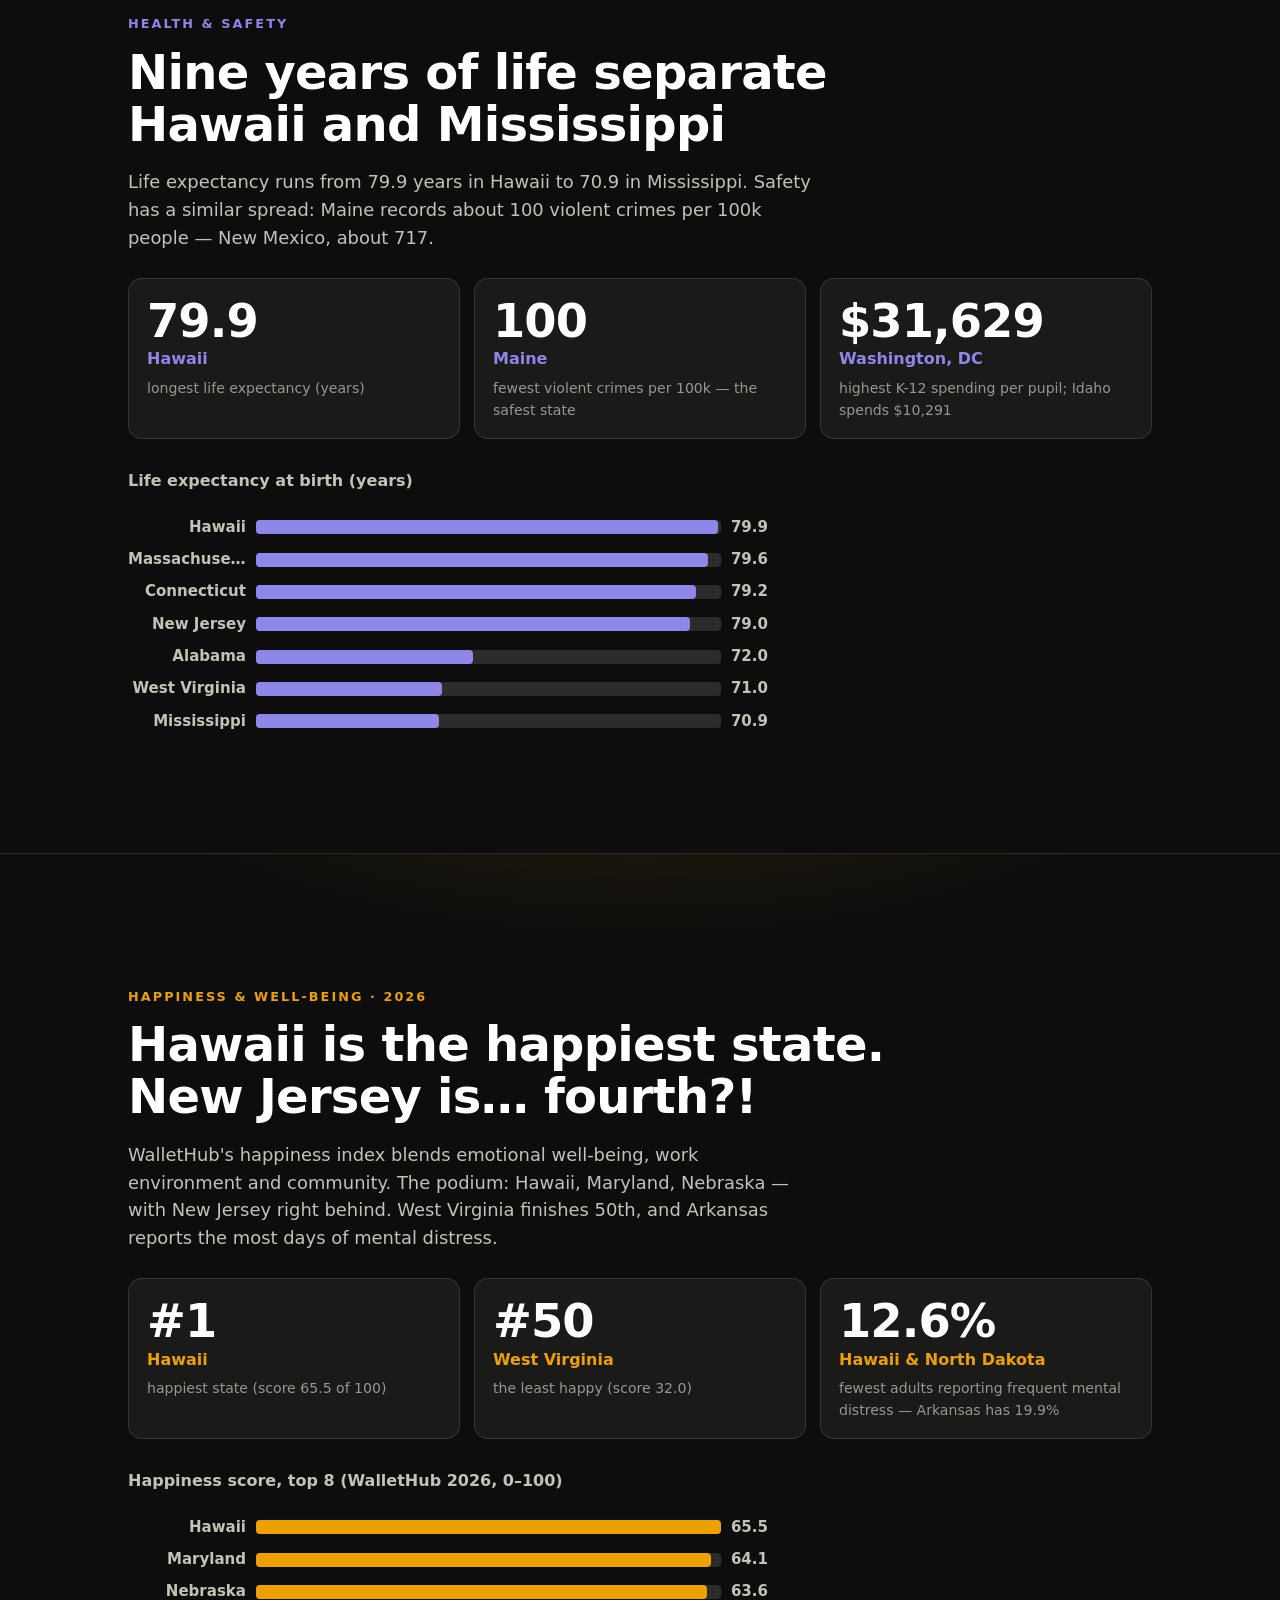
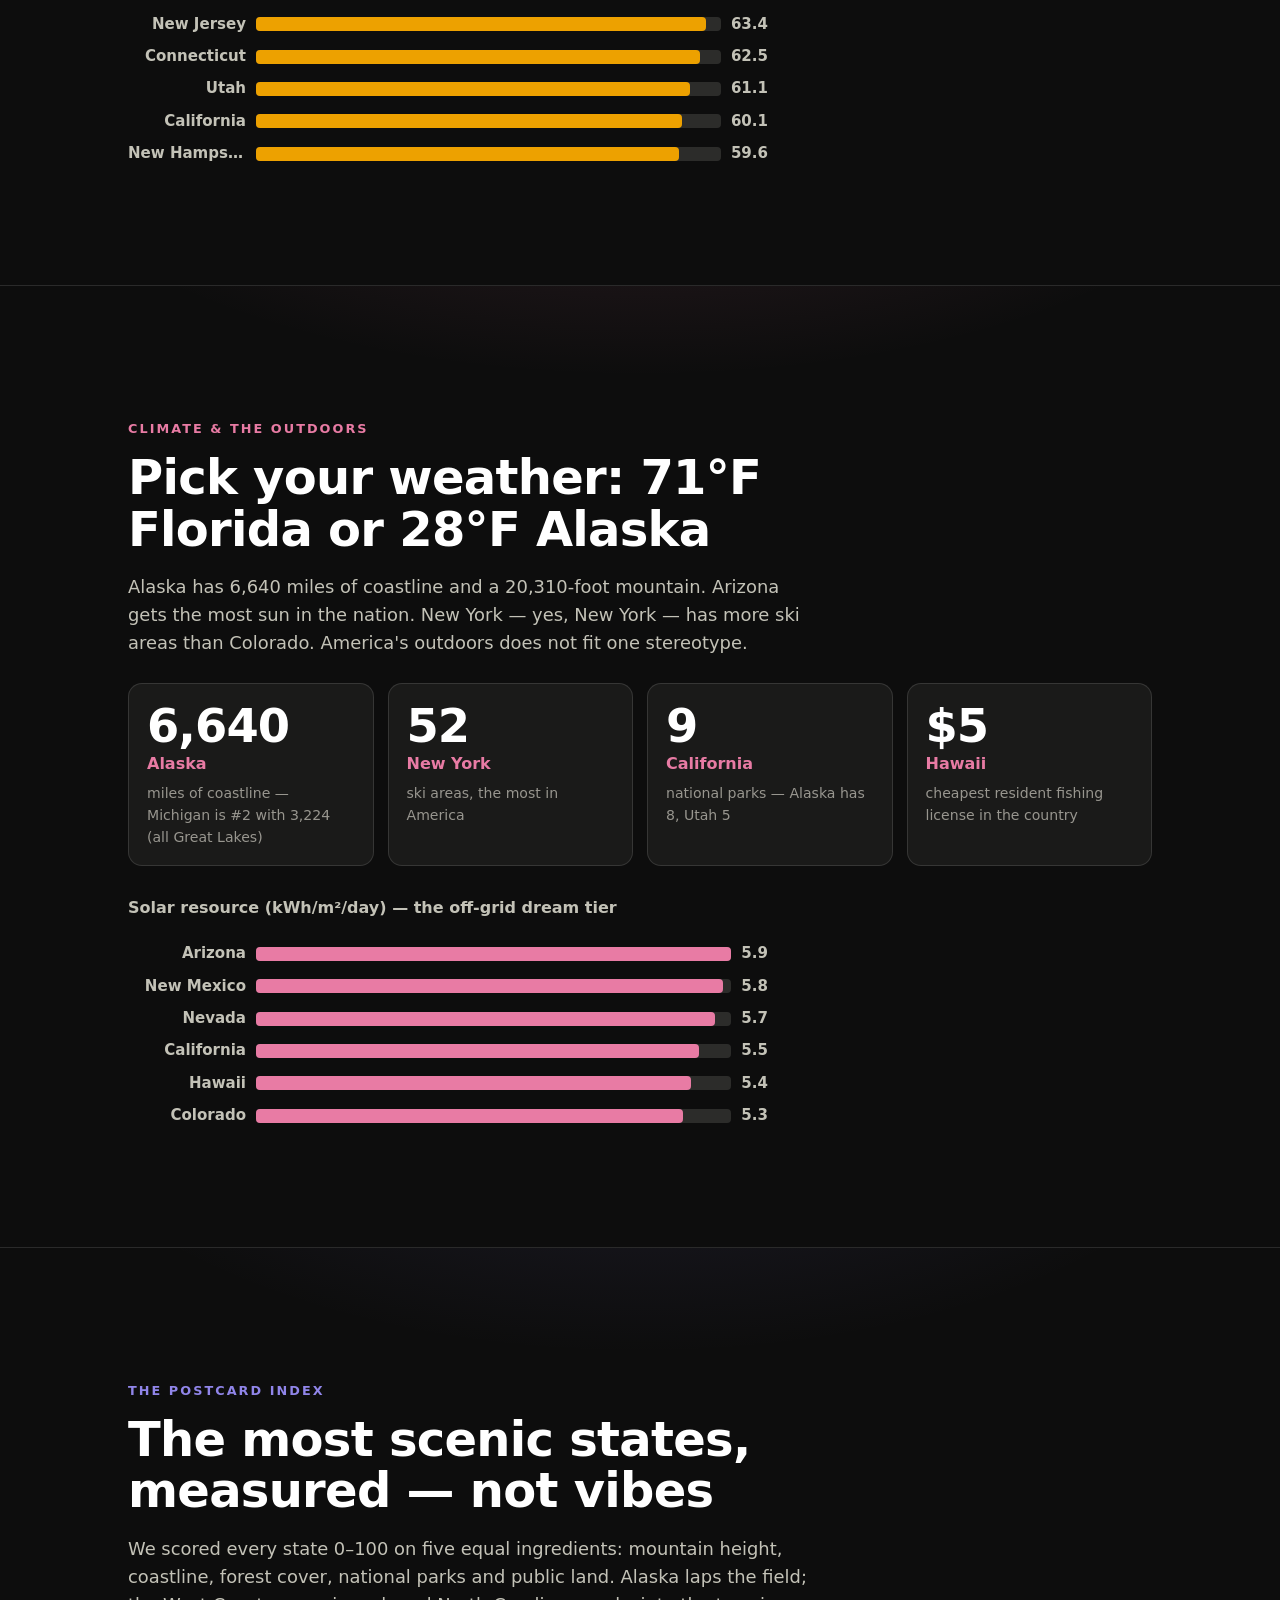
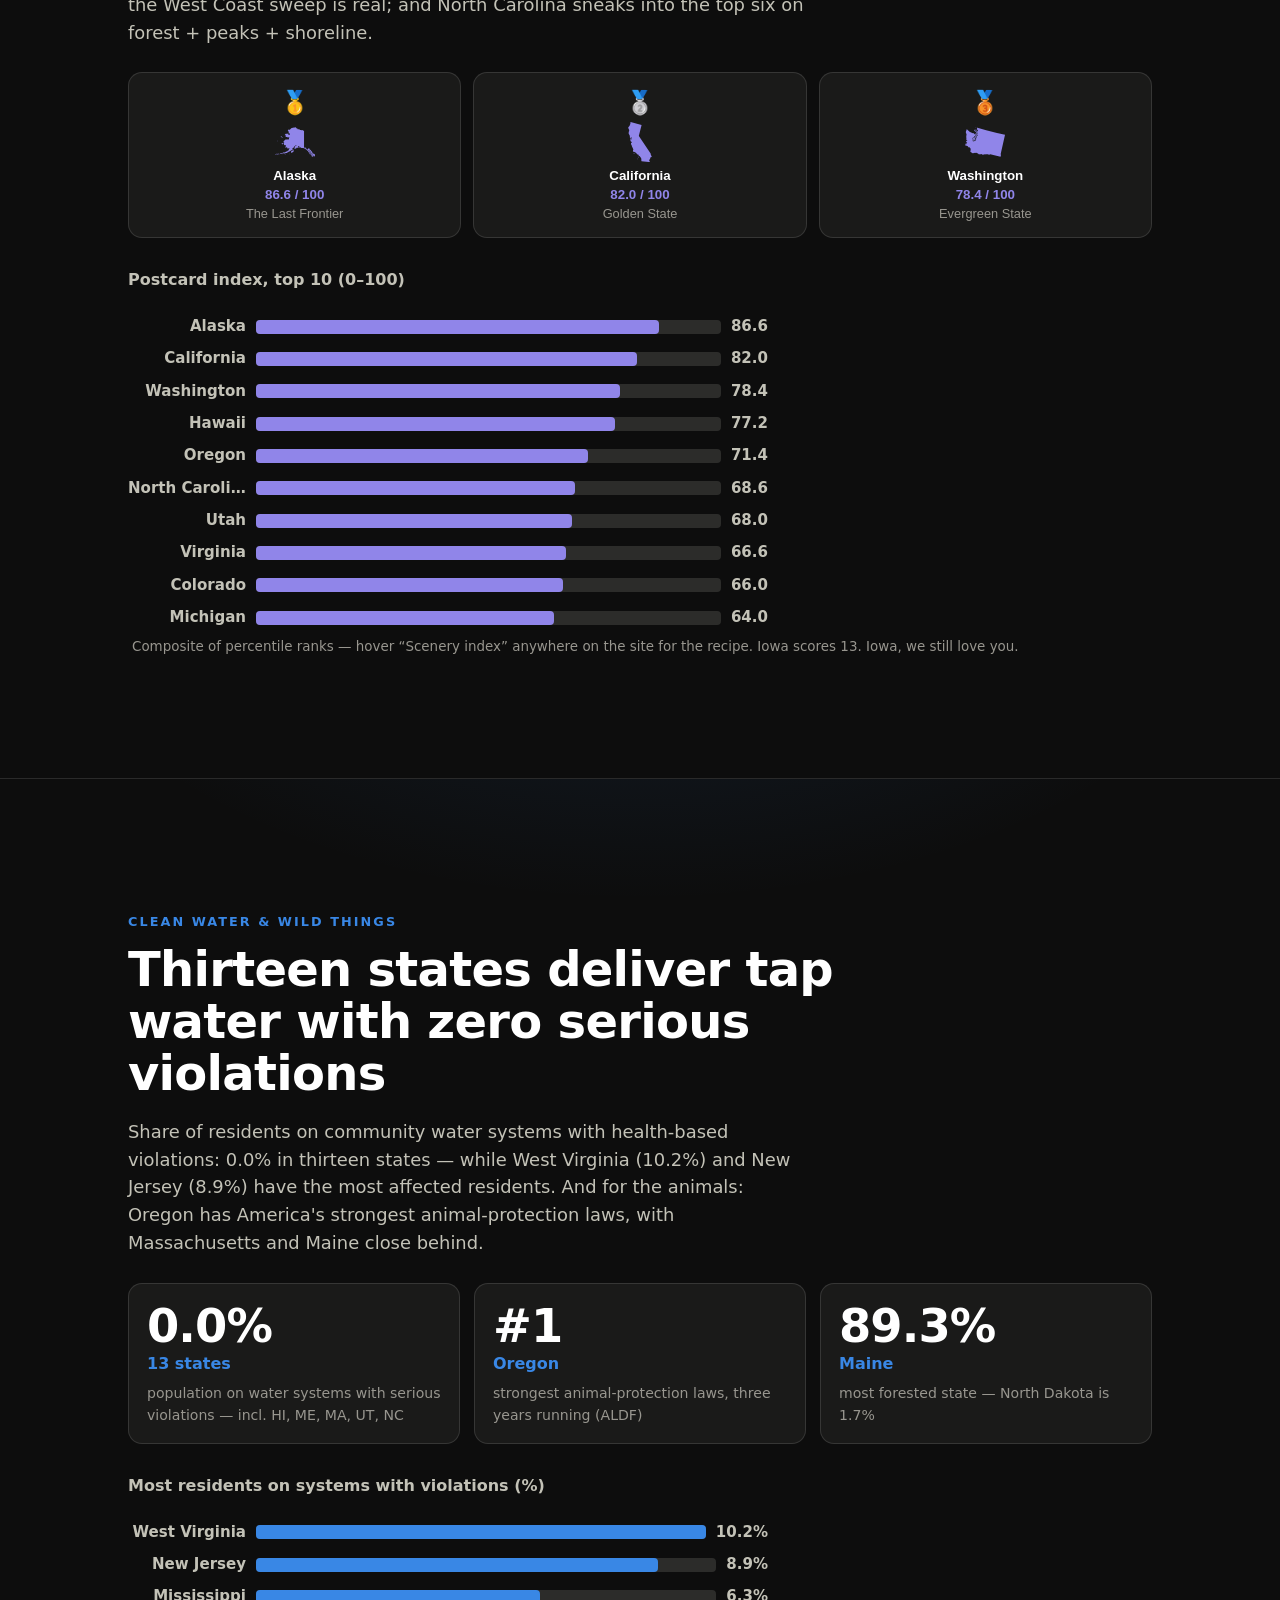
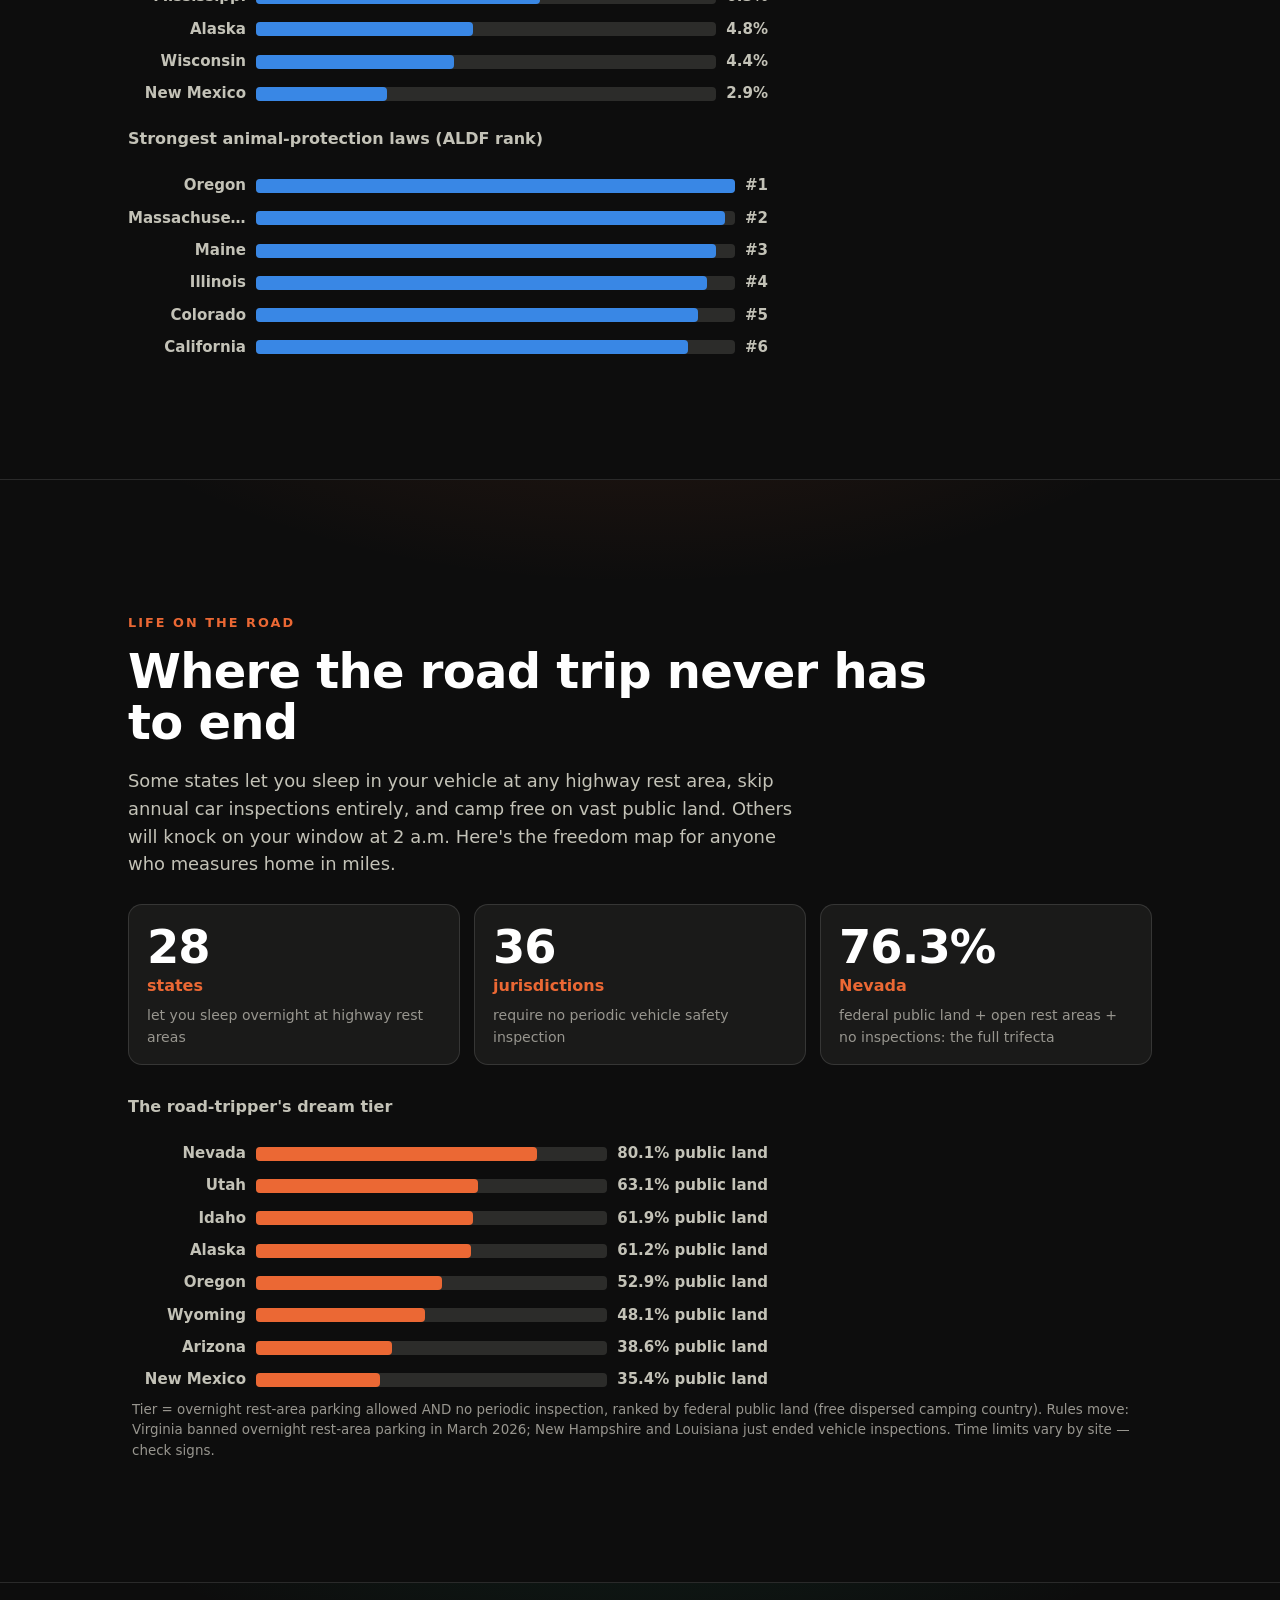
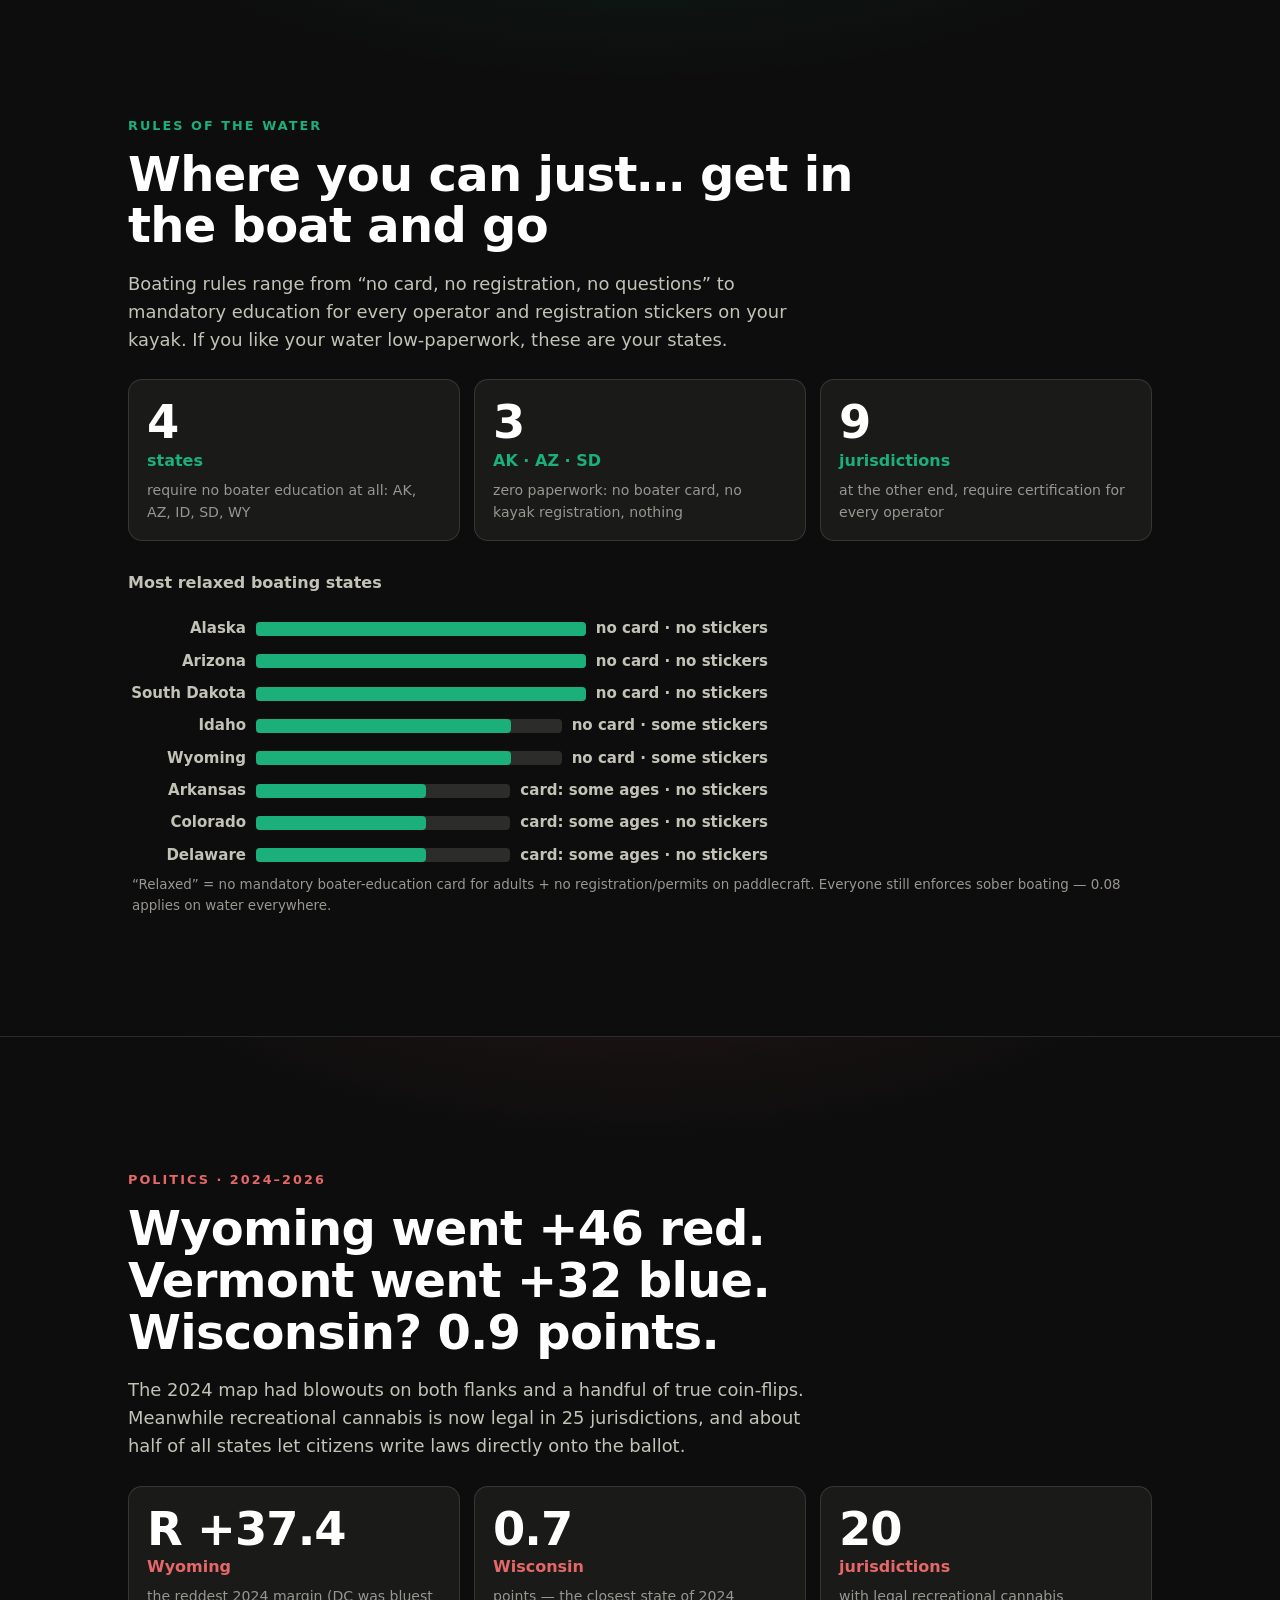
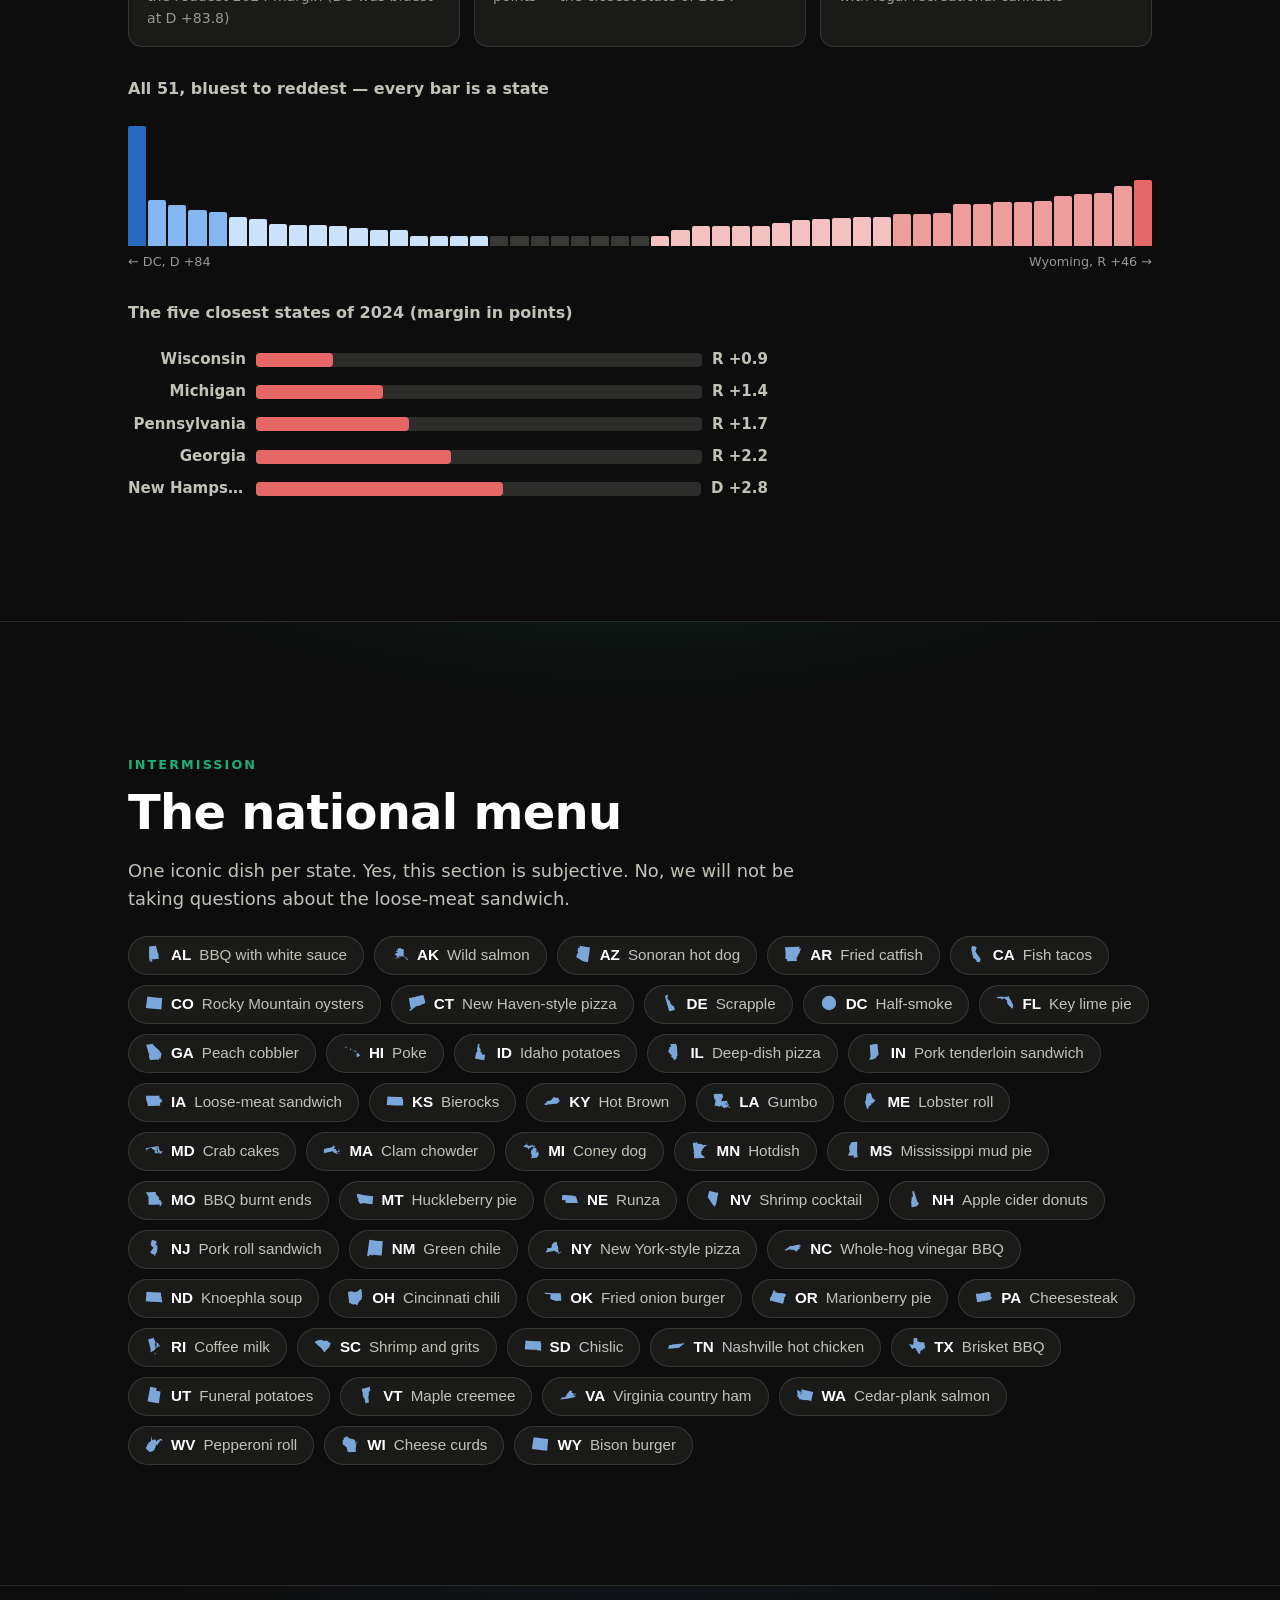
==== commit fc708172: "v2: mixing board, analytics, ranks, icons, new data & five new insight sections - The mixing board: " ====
--- a/index.html
+++ b/index.html
@@ -92,6 +92,9 @@
       </div>
       <h3 style="margin:30px 0 4px;font-size:1rem;color:var(--ink-2)">Median income, adjusted for local prices</h3>
       <ul class="bar-list" id="bars-adj"></ul>
+      <div class="scatter-wrap" id="scatter-pay" role="group" aria-label="Scatter plot of median income against cost of living for all 51 jurisdictions. Each dot is a state button."></div>
+      <p class="scatter-note">Every dot is a state — click one for its profile. Up = expensive, right = high-earning.
+        The magic quadrant is bottom-right: big paychecks, small price tags.</p>
     </div>
   </section>
 
@@ -130,6 +133,24 @@
     </div>
   </section>
 
+  <section class="insight" style="--accent:var(--yellow)" aria-labelledby="h-happy">
+    <div class="glow" aria-hidden="true"></div>
+    <div class="wrap reveal">
+      <p class="kicker">Happiness &amp; well-being · 2026</p>
+      <h2 id="h-happy">Hawaii is the happiest state. New Jersey is… fourth?!</h2>
+      <p class="lede">WalletHub's happiness index blends emotional well-being, work environment and community.
+        The podium: Hawaii, Maryland, Nebraska — with New Jersey right behind. West Virginia finishes 50th,
+        and Arkansas reports the most days of mental distress.</p>
+      <div class="stat-row">
+        <div class="stat-tile"><div class="big" data-countup="#1">#1</div><div class="who">Hawaii</div><div class="note">happiest state (score 65.5 of 100)</div></div>
+        <div class="stat-tile"><div class="big" data-countup="#50">#50</div><div class="who">West Virginia</div><div class="note">the least happy (score 32.0)</div></div>
+        <div class="stat-tile"><div class="big" data-countup="12.6%">12.6%</div><div class="who">Hawaii &amp; North Dakota</div><div class="note">fewest adults reporting frequent mental distress — Arkansas has 19.9%</div></div>
+      </div>
+      <h3 style="margin:30px 0 4px;font-size:1rem;color:var(--ink-2)">Happiness score, top 8 (WalletHub 2026, 0–100)</h3>
+      <ul class="bar-list" id="bars-happy"></ul>
+    </div>
+  </section>
+
   <section class="insight" style="--accent:var(--magenta)" aria-labelledby="h-wild">
     <div class="glow" aria-hidden="true"></div>
     <div class="wrap reveal">
@@ -149,6 +170,72 @@
     </div>
   </section>
 
+  <section class="insight" style="--accent:var(--violet)" aria-labelledby="h-scenic">
+    <div class="glow" aria-hidden="true"></div>
+    <div class="wrap reveal">
+      <p class="kicker">The postcard index</p>
+      <h2 id="h-scenic">The most scenic states, measured — not vibes</h2>
+      <p class="lede">We scored every state 0–100 on five equal ingredients: mountain height, coastline,
+        forest cover, national parks and public land. Alaska laps the field; the West Coast sweep is real;
+        and North Carolina sneaks into the top six on forest + peaks + shoreline.</p>
+      <div class="podium" id="podium-scenic"></div>
+      <h3 style="margin:30px 0 4px;font-size:1rem;color:var(--ink-2)">Postcard index, top 10 (0–100)</h3>
+      <ul class="bar-list" id="bars-scenic"></ul>
+      <p class="scatter-note">Composite of percentile ranks — hover “Scenery index” anywhere on the site for the recipe. Iowa scores 13. Iowa, we still love you.</p>
+    </div>
+  </section>
+
+  <section class="insight" style="--accent:var(--blue)" aria-labelledby="h-water">
+    <div class="glow" aria-hidden="true"></div>
+    <div class="wrap reveal">
+      <p class="kicker">Clean water &amp; wild things</p>
+      <h2 id="h-water">Thirteen states deliver tap water with zero serious violations</h2>
+      <p class="lede">Share of residents on community water systems with health-based violations: 0.0% in
+        thirteen states — while West Virginia (10.2%) and New Jersey (8.9%) have the most affected residents.
+        And for the animals: Oregon has America's strongest animal-protection laws, with Massachusetts and
+        Maine close behind.</p>
+      <div class="stat-row">
+        <div class="stat-tile"><div class="big" data-countup="0.0%">0.0%</div><div class="who">13 states</div><div class="note">population on water systems with serious violations — incl. HI, ME, MA, UT, NC</div></div>
+        <div class="stat-tile"><div class="big" data-countup="#1">#1</div><div class="who">Oregon</div><div class="note">strongest animal-protection laws, three years running (ALDF)</div></div>
+        <div class="stat-tile"><div class="big" data-countup="89.5%">89.5%</div><div class="who">Maine</div><div class="note">most forested state — North Dakota is 1.7%</div></div>
+      </div>
+      <h3 style="margin:30px 0 4px;font-size:1rem;color:var(--ink-2)">Most residents on systems with violations (%)</h3>
+      <ul class="bar-list" id="bars-water"></ul>
+      <h3 style="margin:22px 0 4px;font-size:1rem;color:var(--ink-2)">Strongest animal-protection laws (ALDF rank)</h3>
+      <ul class="bar-list" id="bars-animal"></ul>
+    </div>
+  </section>
+
+  <section class="insight" style="--accent:var(--orange)" aria-labelledby="h-road">
+    <div class="glow" aria-hidden="true"></div>
+    <div class="wrap reveal">
+      <p class="kicker">Life on the road</p>
+      <h2 id="h-road">Where the road trip never has to end</h2>
+      <p class="lede" id="road-lede">Some states let you sleep in your vehicle at any highway rest area, skip
+        annual car inspections entirely, and camp free on vast public land. Others will knock on your window
+        at 2 a.m. Here's the freedom map for anyone who measures home in miles.</p>
+      <div class="stat-row" id="road-tiles"></div>
+      <h3 style="margin:30px 0 4px;font-size:1rem;color:var(--ink-2)">The road-tripper's dream tier</h3>
+      <ul class="bar-list" id="bars-road"></ul>
+      <p class="scatter-note" id="road-note"></p>
+    </div>
+  </section>
+
+  <section class="insight" style="--accent:var(--aqua)" aria-labelledby="h-boat">
+    <div class="glow" aria-hidden="true"></div>
+    <div class="wrap reveal">
+      <p class="kicker">Rules of the water</p>
+      <h2 id="h-boat">Where you can just… get in the boat and go</h2>
+      <p class="lede" id="boat-lede">Boating rules range from “no card, no registration, no questions” to
+        mandatory education for every operator and registration stickers on your kayak. If you like your
+        water low-paperwork, these are your states.</p>
+      <div class="stat-row" id="boat-tiles"></div>
+      <h3 style="margin:30px 0 4px;font-size:1rem;color:var(--ink-2)">Most relaxed boating states</h3>
+      <ul class="bar-list" id="bars-boat"></ul>
+      <p class="scatter-note" id="boat-note"></p>
+    </div>
+  </section>
+
   <section class="insight" style="--accent:var(--red)" aria-labelledby="h-pol">
     <div class="glow" aria-hidden="true"></div>
     <div class="wrap reveal">
@@ -162,6 +249,9 @@
         <div class="stat-tile"><div class="big" data-countup="0.9">0.9</div><div class="who">Wisconsin</div><div class="note">points — the closest state of 2024</div></div>
         <div class="stat-tile"><div class="big" data-countup="25">25</div><div class="who">jurisdictions</div><div class="note">with legal recreational cannabis</div></div>
       </div>
+      <h3 style="margin:30px 0 4px;font-size:1rem;color:var(--ink-2)">All 51, bluest to reddest — every bar is a state</h3>
+      <div class="strip-51" id="strip-politics" role="group" aria-label="All 51 jurisdictions ordered from most Democratic to most Republican 2024 margin. Each bar is a state button."></div>
+      <div class="strip-caption"><span>← DC, D +84</span><span>Wyoming, R +46 →</span></div>
       <h3 style="margin:30px 0 4px;font-size:1rem;color:var(--ink-2)">The five closest states of 2024 (margin in points)</h3>
       <ul class="bar-list" id="bars-close"></ul>
     </div>
@@ -201,7 +291,8 @@
       Pew Research Center, Giffords Law Center, NCSL, HSLDA and state agencies. Compiled August 2026.</p>
     <p>Ranks include the District of Columbia as a 51st jurisdiction — it distorts density, crime and income
       comparisons, so read those with a grain of salt. License prices, park counts and ski-area counts are approximate.</p>
-    <p>Map outline: Wikimedia Commons (public domain). Built for fun — verify anything before making a legal or financial decision on it.</p>
+    <p>Map outline: Wikimedia Commons (public domain). Built for fun — verify anything before making a legal or financial decision on it.
+      · <a href="explore.html#glossary">Glossary</a> · <a href="analytics.html">Quiz response analytics</a></p>
   </div>
 </footer>
 
--- a/assets/site.css
+++ b/assets/site.css
@@ -208,6 +208,8 @@
 }
 table.data thead th button:focus-visible { outline: 3px solid var(--focus); outline-offset: 2px; border-radius: 4px; }
 table.data tbody tr:hover td { background: rgba(255,255,255,0.045); }
+/* the sticky first column must stay opaque on hover, or scrolled columns bleed through behind the state name */
+table.data tbody tr:hover td:first-child { background: #242423; }
 table.data td.num { font-variant-numeric: tabular-nums; }
 table.data td .st-name { font-weight: 700; color: var(--ink); }
 .dir-best { color: #7ddf9a; } .dir-worst { color: #f0a1a1; }
@@ -297,3 +299,128 @@
   .site-nav { gap: 2px; }
   .site-nav a.nav-link { padding: 8px 9px; font-size: 0.88rem; }
 }
+
+/* ---------- v2: state icons ---------- */
+.st-icon { vertical-align: -0.35em; flex: none; }
+.sd-icon { display: inline-flex; align-items: center; }
+.icon-cell { display: inline-flex; align-items: center; gap: 8px; }
+.icon-cell .st-icon { color: var(--focus); opacity: 0.9; }
+
+/* ---------- v2: rank chips ---------- */
+.rank-chip {
+  display: inline-block; font-size: 0.68rem; font-weight: 800; vertical-align: 0.15em;
+  background: var(--surface-2); border: 1px solid var(--hairline); color: var(--ink-muted);
+  border-radius: 999px; padding: 1px 7px; margin-left: 4px; font-variant-numeric: tabular-nums;
+}
+.rank-chip.rank-good { color: #7ddf9a; border-color: rgba(125, 223, 154, 0.4); }
+.rank-chip.rank-bad { color: #f0a1a1; border-color: rgba(240, 161, 161, 0.4); }
+.sd-legend { color: var(--ink-muted); font-size: 0.84rem; margin: 6px 0 0; }
+
+/* ---------- v2: hover tooltips (mouse + keyboard) ---------- */
+.has-tip { position: relative; border-radius: 8px; }
+.has-tip:hover, .has-tip:focus-visible { background: rgba(255, 255, 255, 0.05); }
+.has-tip:hover::after, .has-tip:focus-visible::after {
+  content: attr(data-tip);
+  position: absolute; left: 0; bottom: calc(100% + 6px); z-index: 60;
+  width: max(200px, 100%); max-width: 270px;
+  background: #0b0b0b; color: var(--ink-2); border: 1px solid var(--hairline);
+  border-radius: 10px; padding: 8px 11px; font-size: 0.8rem; font-weight: 450; line-height: 1.45;
+  box-shadow: 0 8px 28px rgba(0, 0, 0, 0.55); pointer-events: none; white-space: normal;
+}
+.has-tip[data-tip=""]::after { display: none; }
+
+/* ---------- v2: scatter plot ---------- */
+.scatter-wrap { margin-top: 26px; background: var(--surface); border: 1px solid var(--hairline); border-radius: var(--radius); padding: 16px; }
+.scatter-wrap svg { width: 100%; height: auto; display: block; }
+.scatter-wrap .axis-lbl { fill: var(--ink-muted); font-size: 12px; font-family: inherit; }
+.scatter-wrap .dot { cursor: pointer; }
+.scatter-wrap .dot:hover circle, .scatter-wrap .dot:focus-visible circle { stroke: #fff; stroke-width: 2; }
+.scatter-wrap .dot:focus-visible { outline: none; }
+.scatter-wrap .dot-lbl { fill: var(--ink-2); font-size: 11px; font-weight: 700; font-family: inherit; }
+.scatter-note { color: var(--ink-muted); font-size: 0.84rem; margin: 8px 4px 0; }
+
+/* ---------- v2: full-51 strip (politics etc.) ---------- */
+.strip-51 { display: flex; align-items: flex-end; gap: 2px; height: 120px; margin-top: 24px; }
+.strip-51 .sbar { flex: 1; min-width: 3px; border-radius: 2px 2px 0 0; position: relative; border: 0; padding: 0; cursor: pointer; background: var(--grid); }
+.strip-51 .sbar:hover, .strip-51 .sbar:focus-visible { outline: 2px solid #fff; outline-offset: 1px; }
+.strip-caption { display: flex; justify-content: space-between; color: var(--ink-muted); font-size: 0.8rem; margin-top: 6px; }
+
+/* ---------- v2: podium ---------- */
+.podium { display: grid; grid-template-columns: repeat(auto-fit, minmax(150px, 1fr)); gap: 12px; margin-top: 26px; }
+.podium .pod {
+  background: var(--surface); border: 1px solid var(--hairline); border-radius: var(--radius);
+  padding: 16px; text-align: center; display: grid; gap: 4px; justify-items: center;
+}
+.podium .pod .medal { font-size: 1.4rem; }
+.podium .pod .pd-name { font-weight: 800; }
+.podium .pod .pd-val { color: var(--accent, var(--blue)); font-weight: 750; font-variant-numeric: tabular-nums; }
+.podium .pod .pd-sub { color: var(--ink-muted); font-size: 0.8rem; }
+.podium .pod .st-icon { color: var(--accent, var(--blue)); }
+
+/* ---------- v2: glossary ---------- */
+.glossary { columns: 2; gap: 34px; margin-top: 16px; }
+@media (max-width: 760px) { .glossary { columns: 1; } }
+.glossary dt { font-weight: 750; margin-top: 12px; break-after: avoid; }
+.glossary dd { margin: 2px 0 0; color: var(--ink-2); font-size: 0.92rem; }
+
+/* ---------- v2: the mixing board ---------- */
+.mixer-result {
+  position: sticky; top: 58px; z-index: 40;
+  text-align: center; padding: 22px 16px 18px; margin: 18px 0 22px;
+  border-radius: var(--radius); border: 1px solid var(--hairline);
+  background:
+    radial-gradient(120% 160% at 50% -20%, rgba(57,135,229,0.32), transparent 60%),
+    radial-gradient(120% 160% at 80% 120%, rgba(232,123,164,0.16), transparent 60%),
+    rgba(13, 13, 13, 0.92);
+  backdrop-filter: blur(8px);
+  overflow: hidden;
+}
+.mixer-result .mr-stage { min-height: 132px; display: grid; place-items: center; }
+.mixer-result .mr-card { display: grid; justify-items: center; gap: 2px; }
+.mixer-result .mr-icon { color: var(--focus); filter: drop-shadow(0 0 18px rgba(57,135,229,0.55)); }
+.mixer-result .mr-q {
+  font-size: 84px; font-weight: 850; line-height: 1;
+  background: linear-gradient(120deg, #86b6ef, #e87ba4, #eda100);
+  -webkit-background-clip: text; background-clip: text; color: transparent;
+}
+.mixer-result h2 { margin: 4px 0 0; font-size: clamp(1.6rem, 5vw, 2.4rem); letter-spacing: -0.02em; }
+.mixer-result .mr-sub { color: var(--ink-2); font-size: 0.92rem; }
+.mixer-result .mr-score { color: var(--focus); font-weight: 800; font-variant-numeric: tabular-nums; }
+.mixer-result .mr-runners { color: var(--ink-muted); font-size: 0.85rem; margin-top: 6px; }
+.mr-swap-in { animation: mrPop 0.45s cubic-bezier(0.2, 1.4, 0.3, 1); }
+@keyframes mrPop {
+  0% { opacity: 0; transform: translateY(16px) scale(0.86); filter: blur(4px); }
+  100% { opacity: 1; transform: none; filter: none; }
+}
+@media (prefers-reduced-motion: reduce) { .mr-swap-in { animation: none; } }
+
+.fader-board { display: grid; grid-template-columns: repeat(auto-fit, minmax(290px, 1fr)); gap: 12px 26px; margin: 8px 0 30px; }
+.fader { background: var(--surface); border: 1px solid var(--hairline); border-radius: 12px; padding: 12px 16px 10px; }
+.fader .f-name { font-size: 0.78rem; font-weight: 800; letter-spacing: 0.07em; text-transform: uppercase; color: var(--ink-muted); display: flex; justify-content: space-between; gap: 8px; }
+.fader .f-live { color: var(--focus); font-weight: 700; text-transform: none; letter-spacing: 0; }
+.fader .f-ends { display: flex; justify-content: space-between; color: var(--ink-2); font-size: 0.88rem; font-weight: 650; margin-top: 2px; }
+.fader input[type="range"] {
+  width: 100%; margin: 8px 0 2px; accent-color: var(--focus); height: 22px; cursor: grab;
+}
+.fader input[type="range"]:active { cursor: grabbing; }
+.fader.f-active { border-color: rgba(134, 182, 239, 0.55); box-shadow: 0 0 0 1px rgba(134, 182, 239, 0.25), 0 0 22px rgba(57, 135, 229, 0.15); }
+
+.preset-bar { display: flex; gap: 8px; flex-wrap: wrap; align-items: center; margin: 0 0 18px; }
+.preset-chip {
+  display: inline-flex; align-items: center; gap: 7px;
+  background: var(--surface); border: 1px solid var(--hairline); border-radius: 999px;
+  padding: 7px 8px 7px 14px; font-size: 0.9rem; color: var(--ink-2);
+}
+.preset-chip .load-btn { all: unset; cursor: pointer; font-weight: 700; color: var(--ink); }
+.preset-chip .load-btn:focus-visible { outline: 3px solid var(--focus); outline-offset: 2px; border-radius: 4px; }
+.preset-chip .del-btn { all: unset; cursor: pointer; color: var(--ink-muted); width: 20px; height: 20px; text-align: center; border-radius: 50%; }
+.preset-chip .del-btn:hover { color: #f0a1a1; background: rgba(240,161,161,.12); }
+.preset-chip.builtin { border-style: dashed; }
+.save-form { display: inline-flex; gap: 6px; }
+.save-form input { padding: 7px 10px; border-radius: 999px; font-size: 0.9rem; width: 150px; }
+
+/* ---------- v2: analytics page ---------- */
+.an-grid { display: grid; grid-template-columns: repeat(auto-fit, minmax(230px, 1fr)); gap: 14px; margin: 22px 0; }
+.an-empty { background: var(--surface); border: 1px dashed var(--hairline); border-radius: var(--radius); padding: 34px; text-align: center; color: var(--ink-2); }
+.an-actions { display: flex; gap: 10px; flex-wrap: wrap; margin: 18px 0 30px; }
+
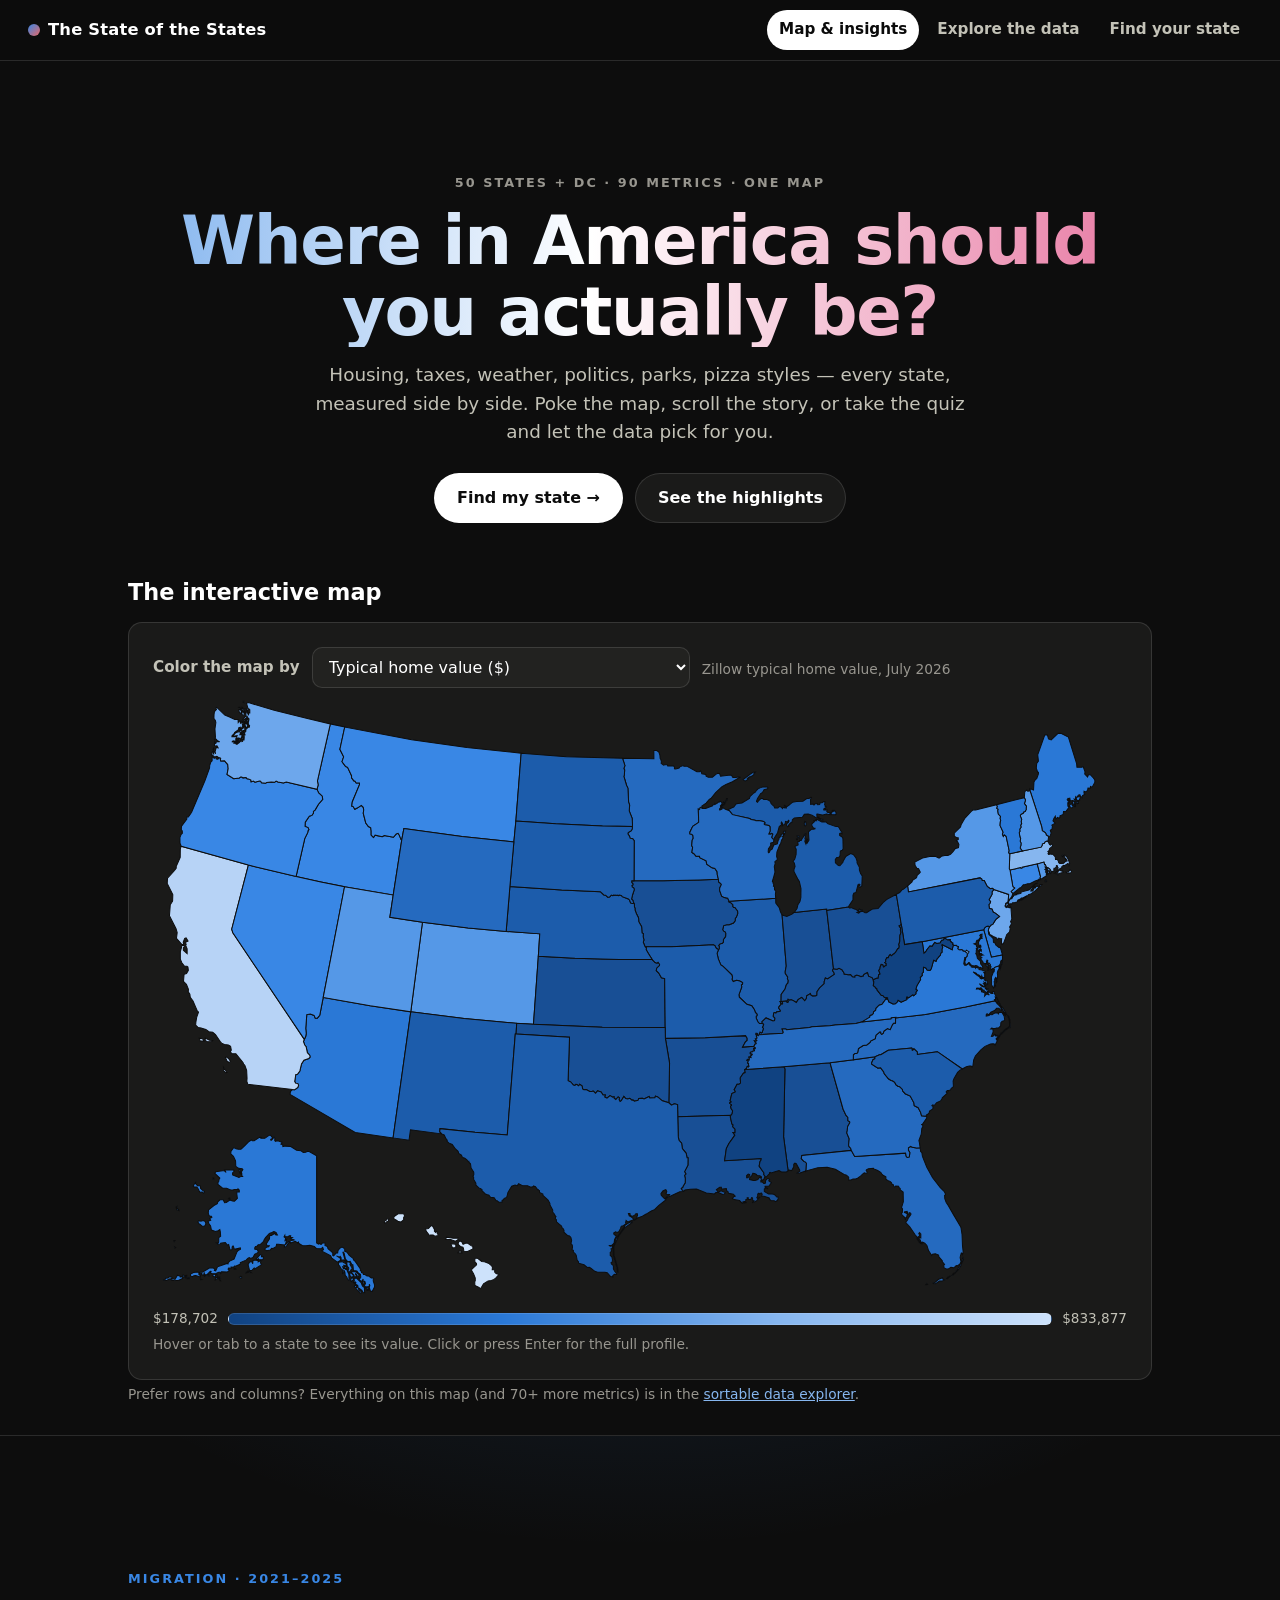
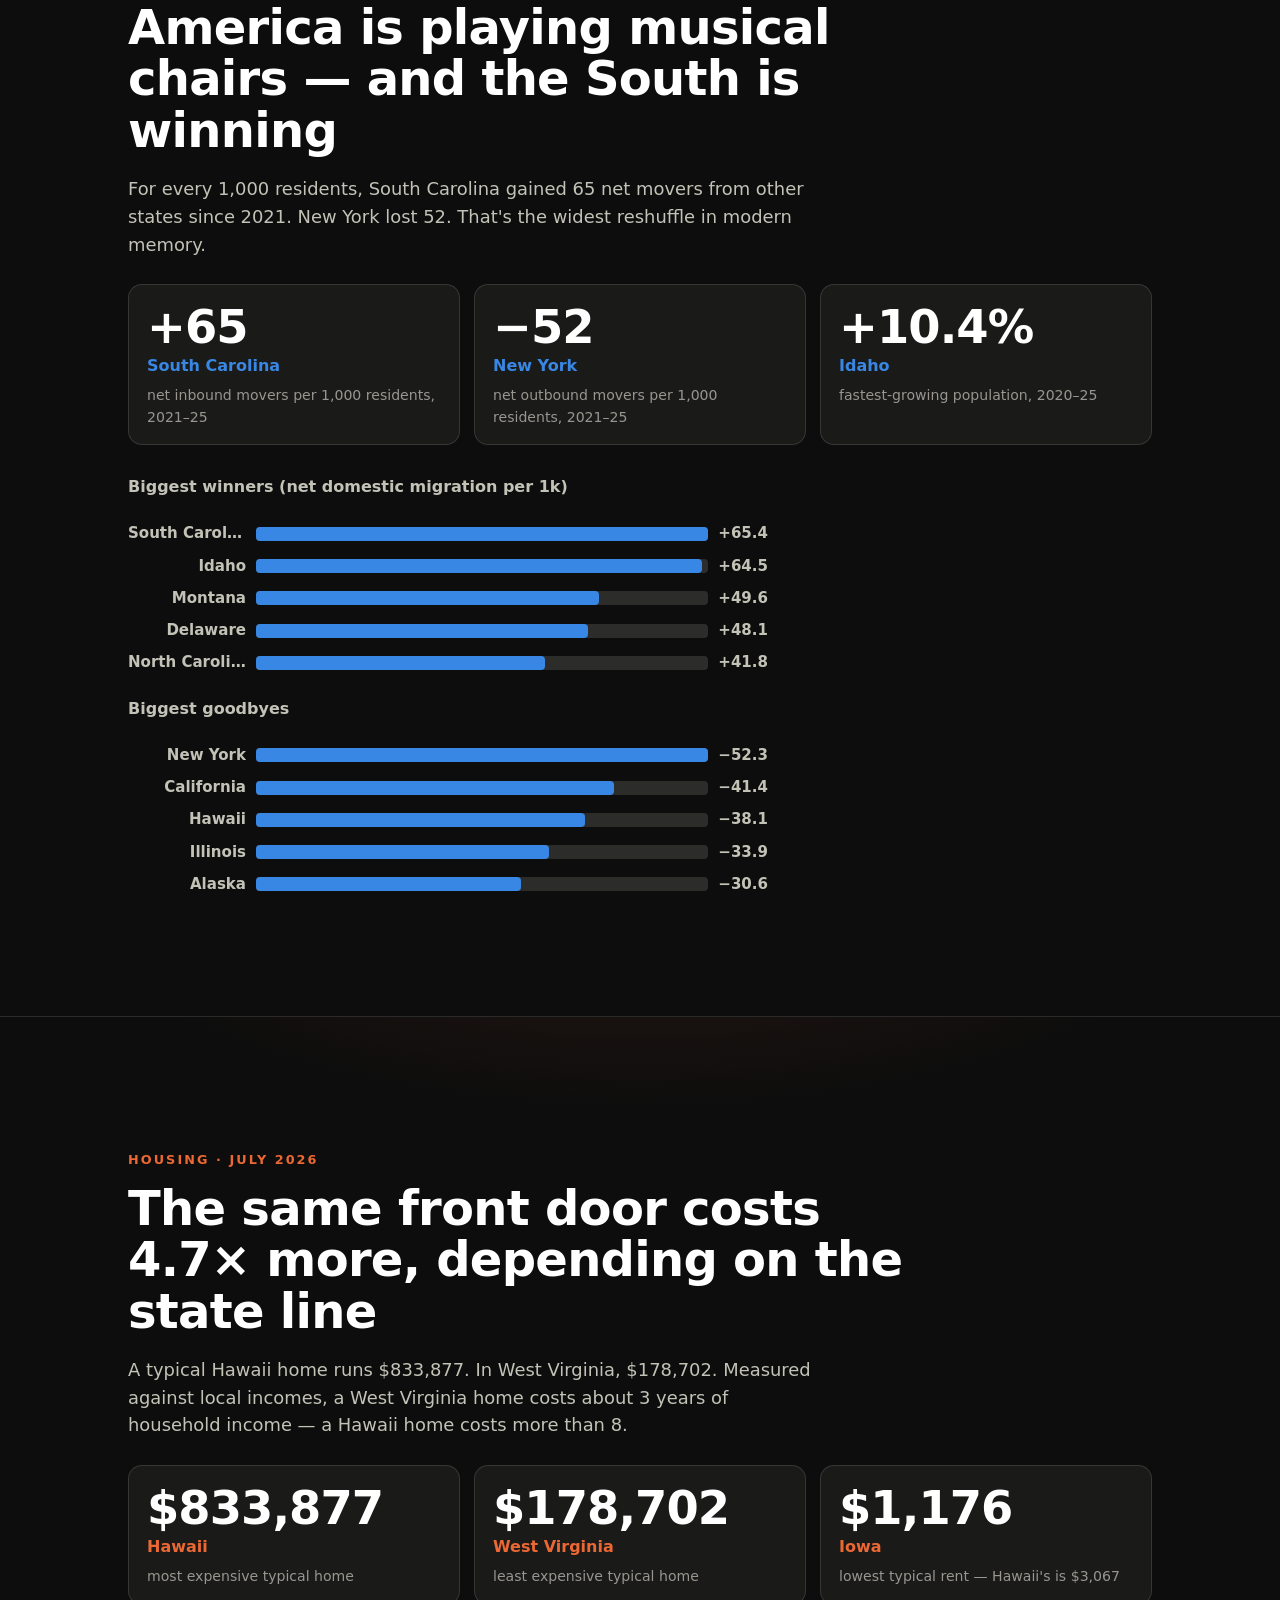
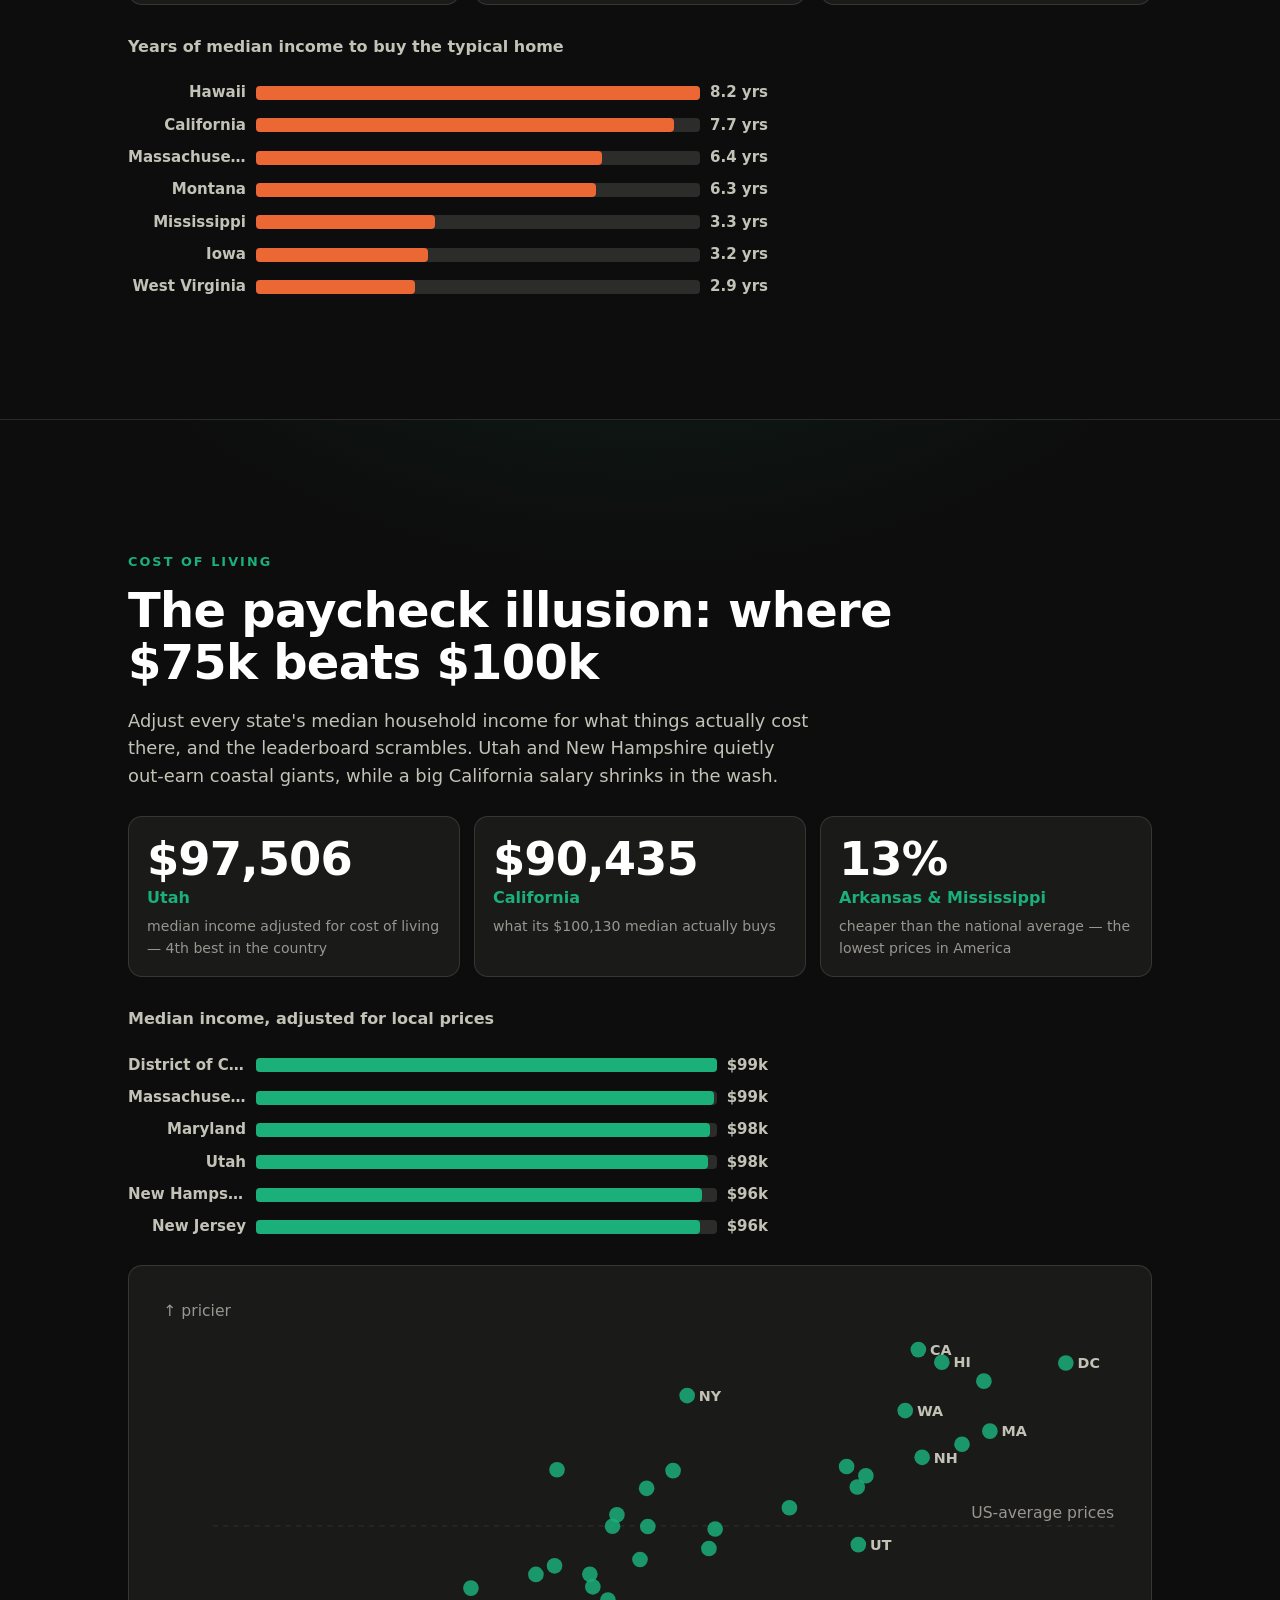
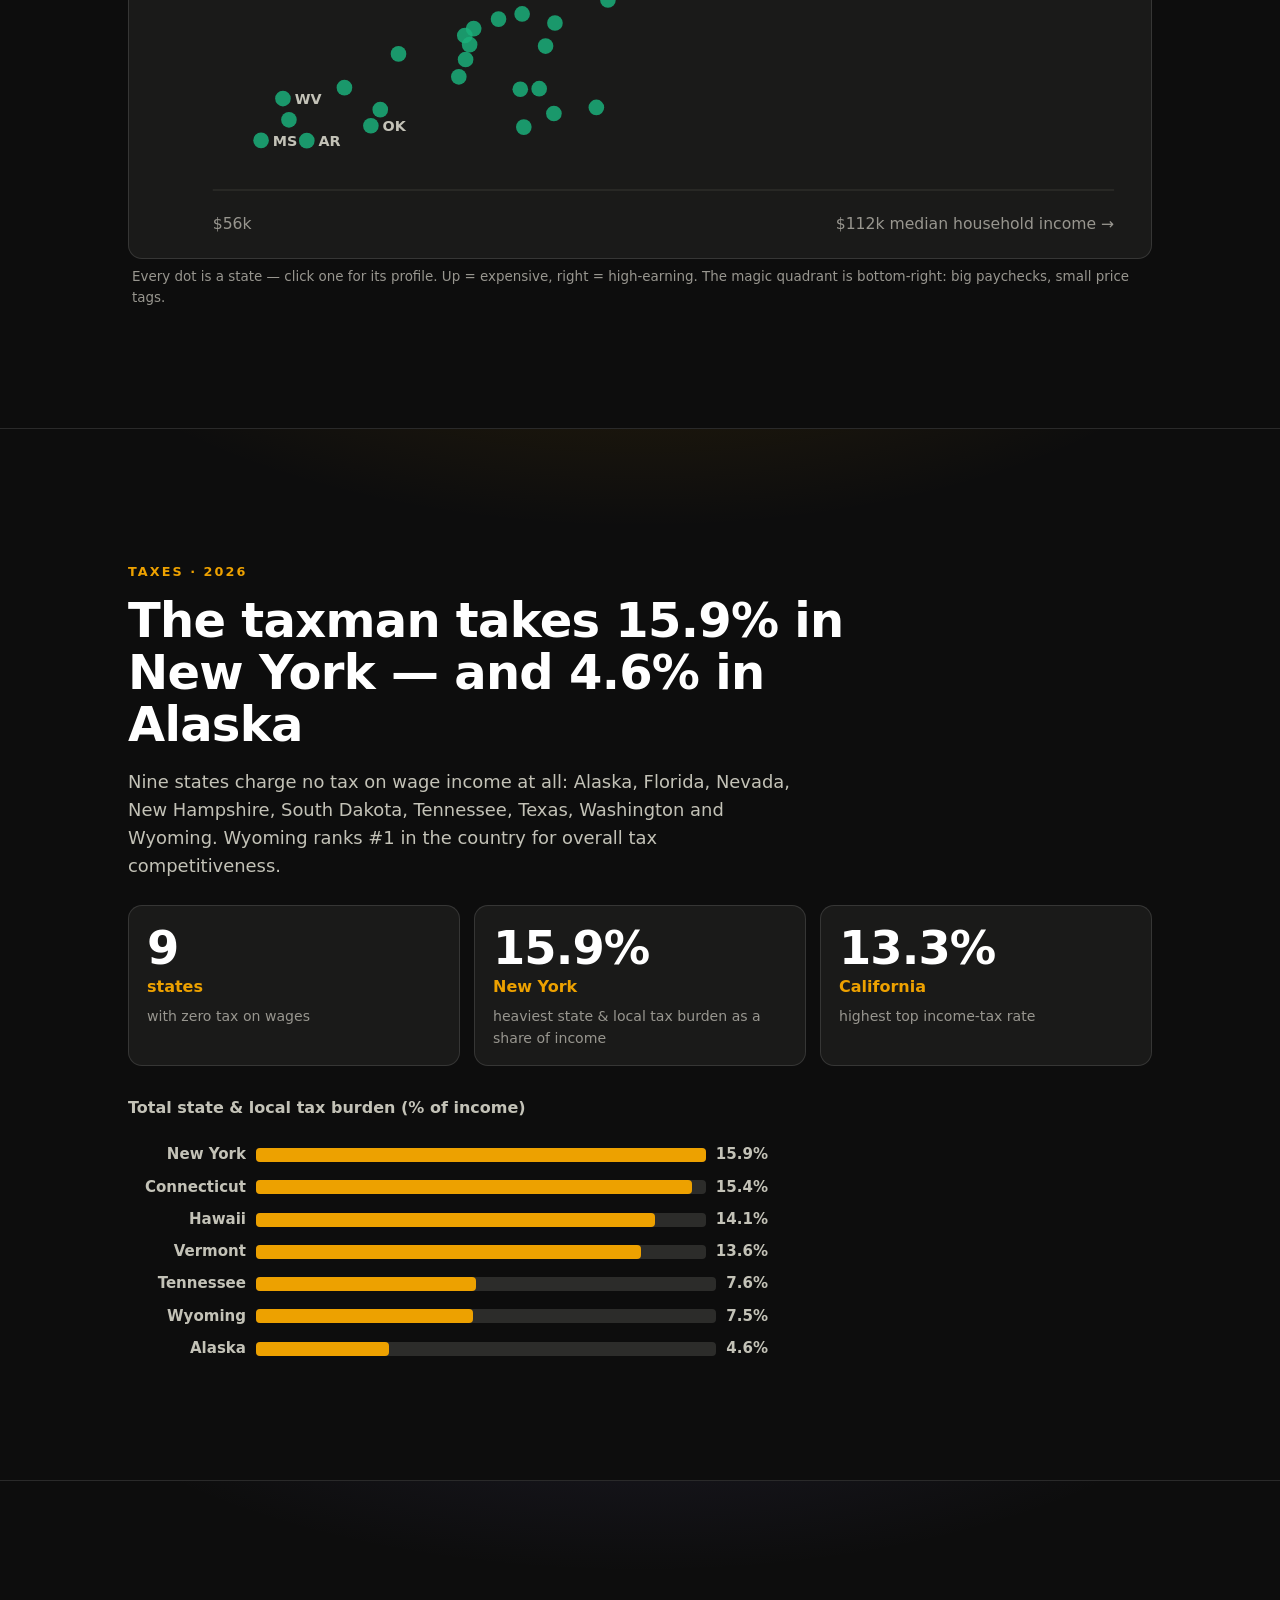
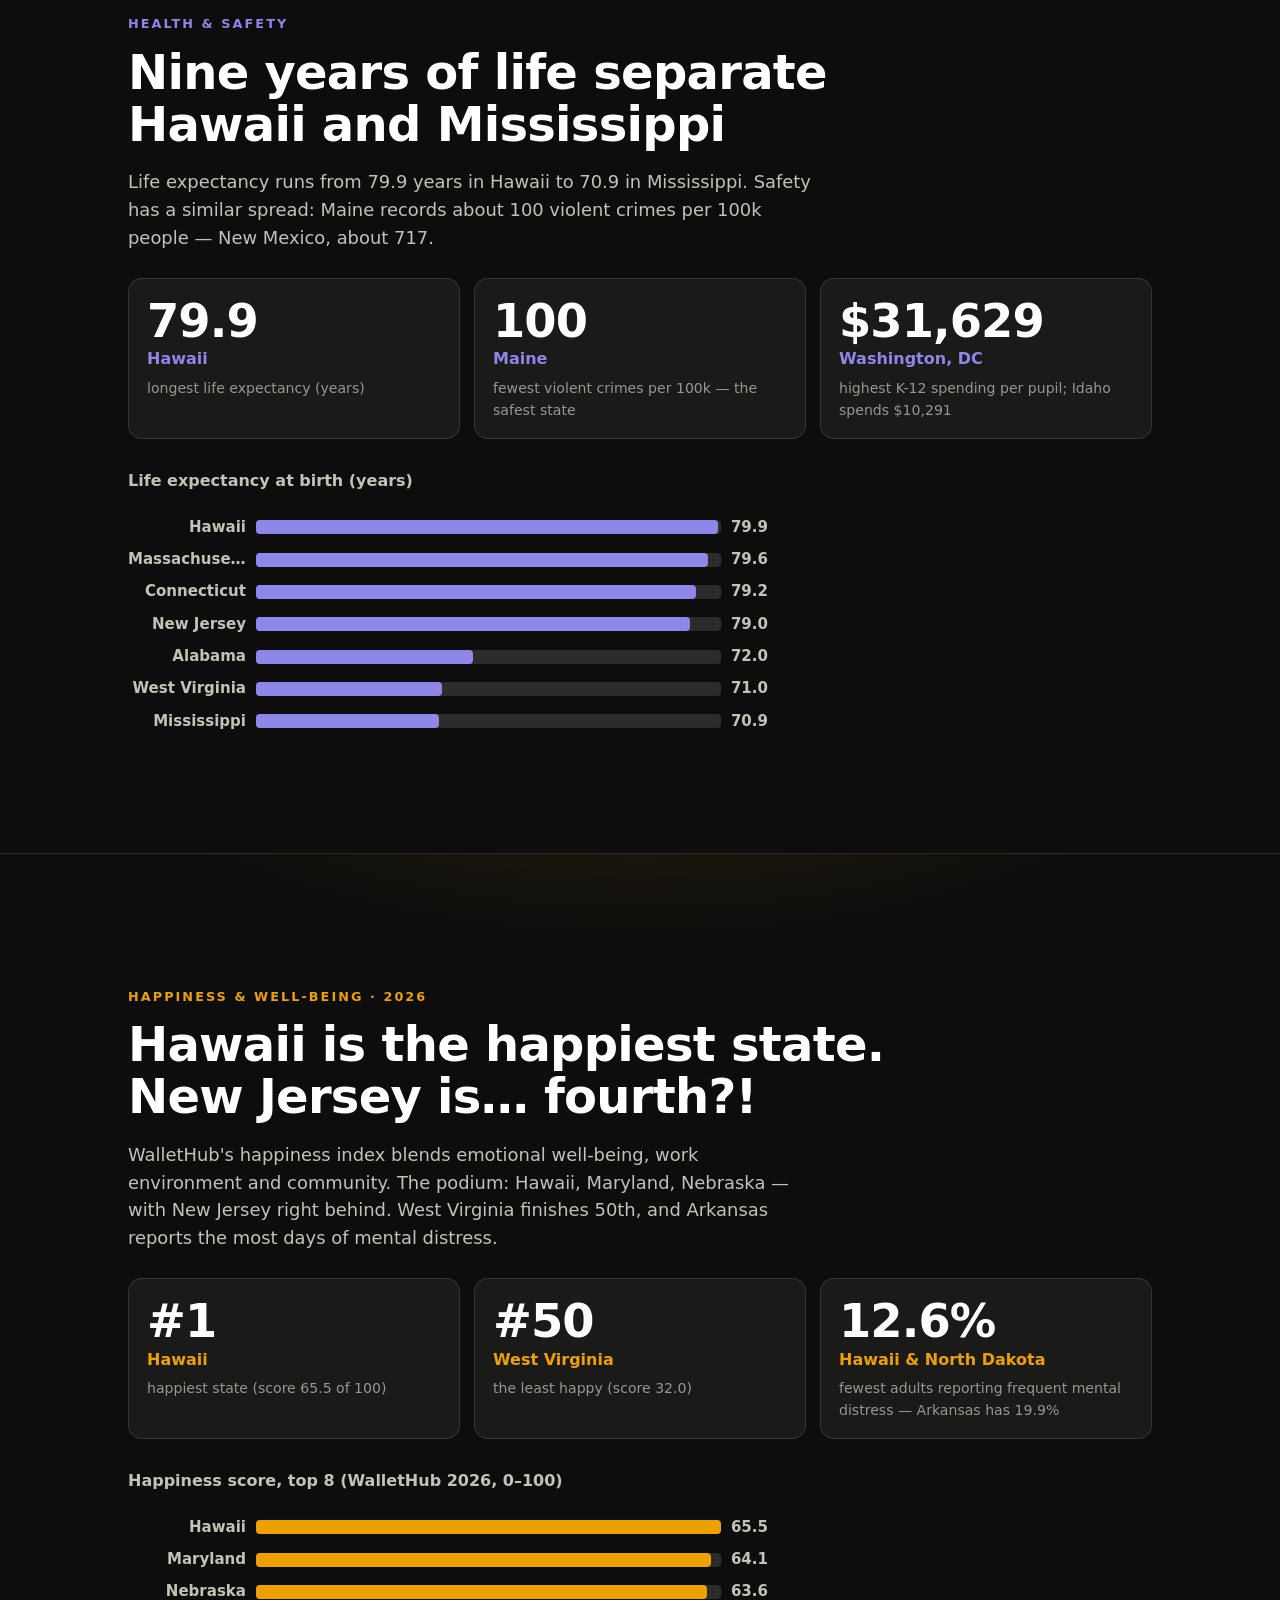
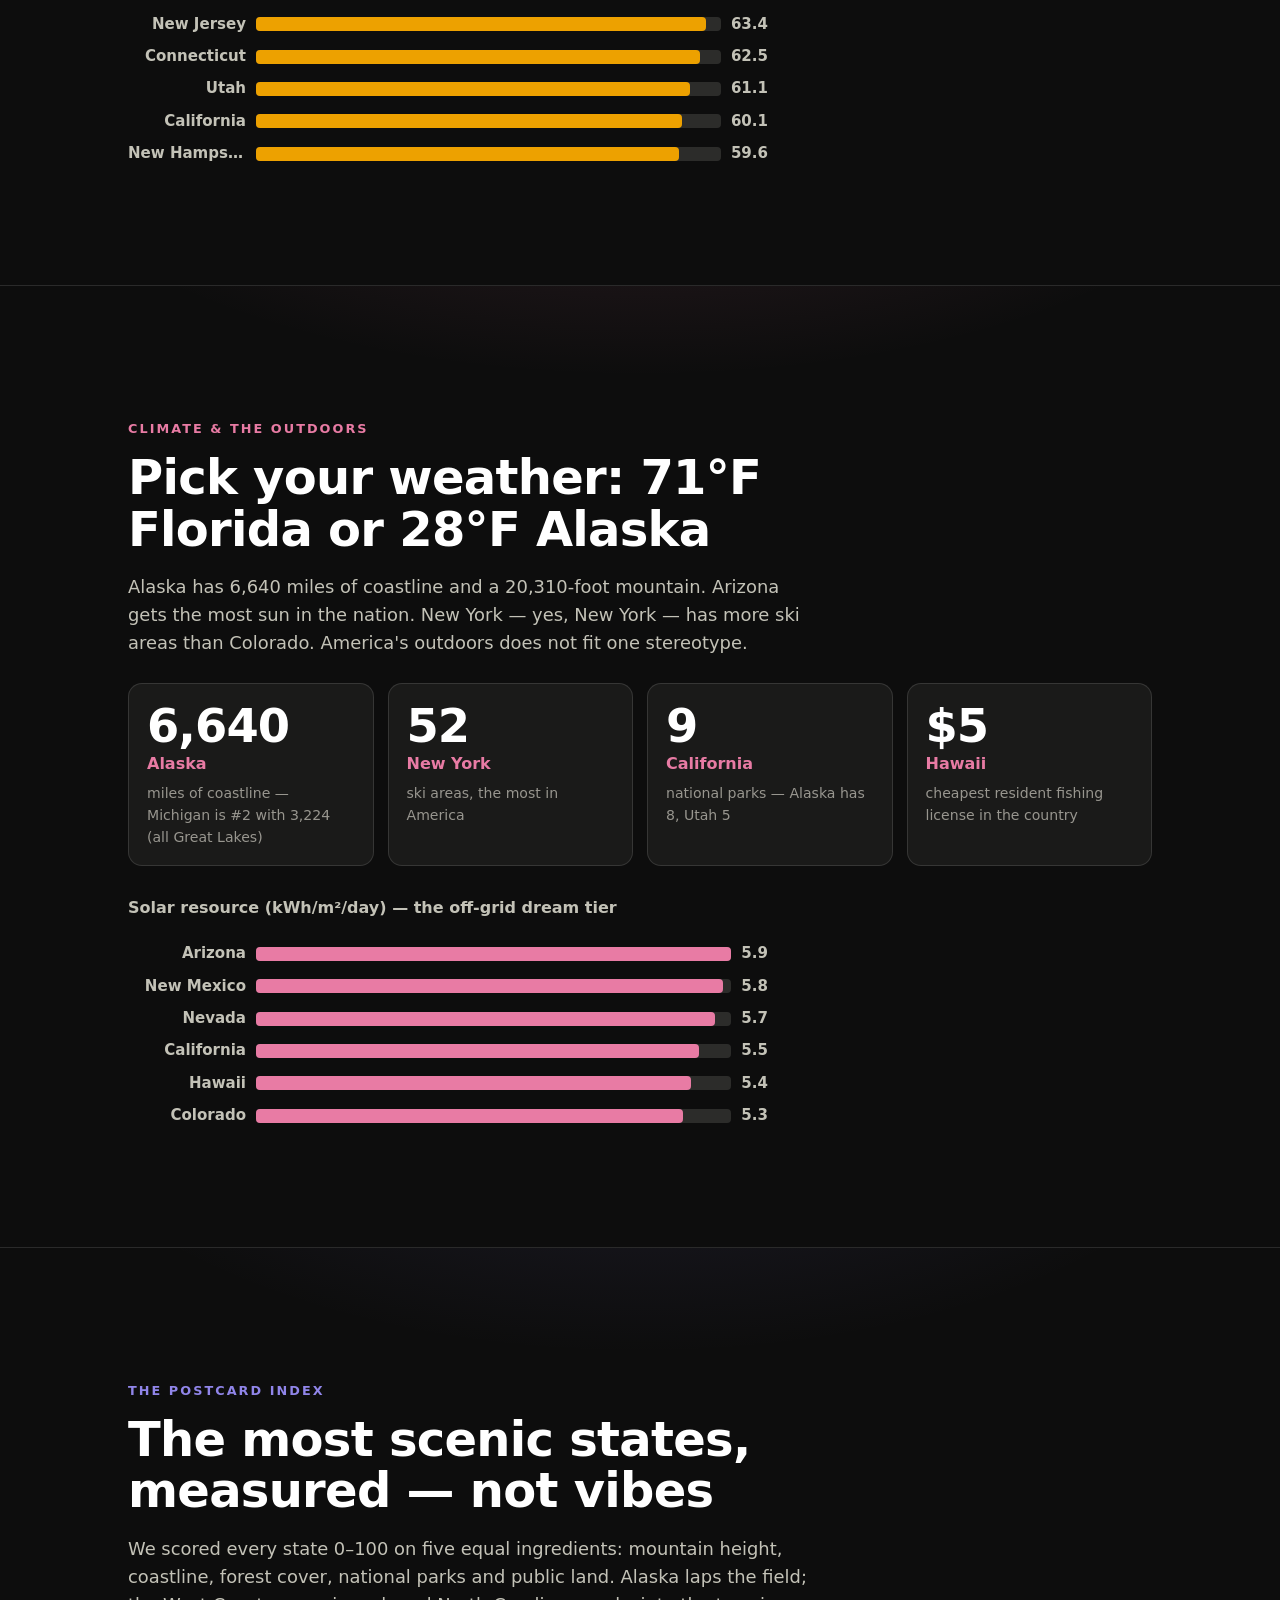
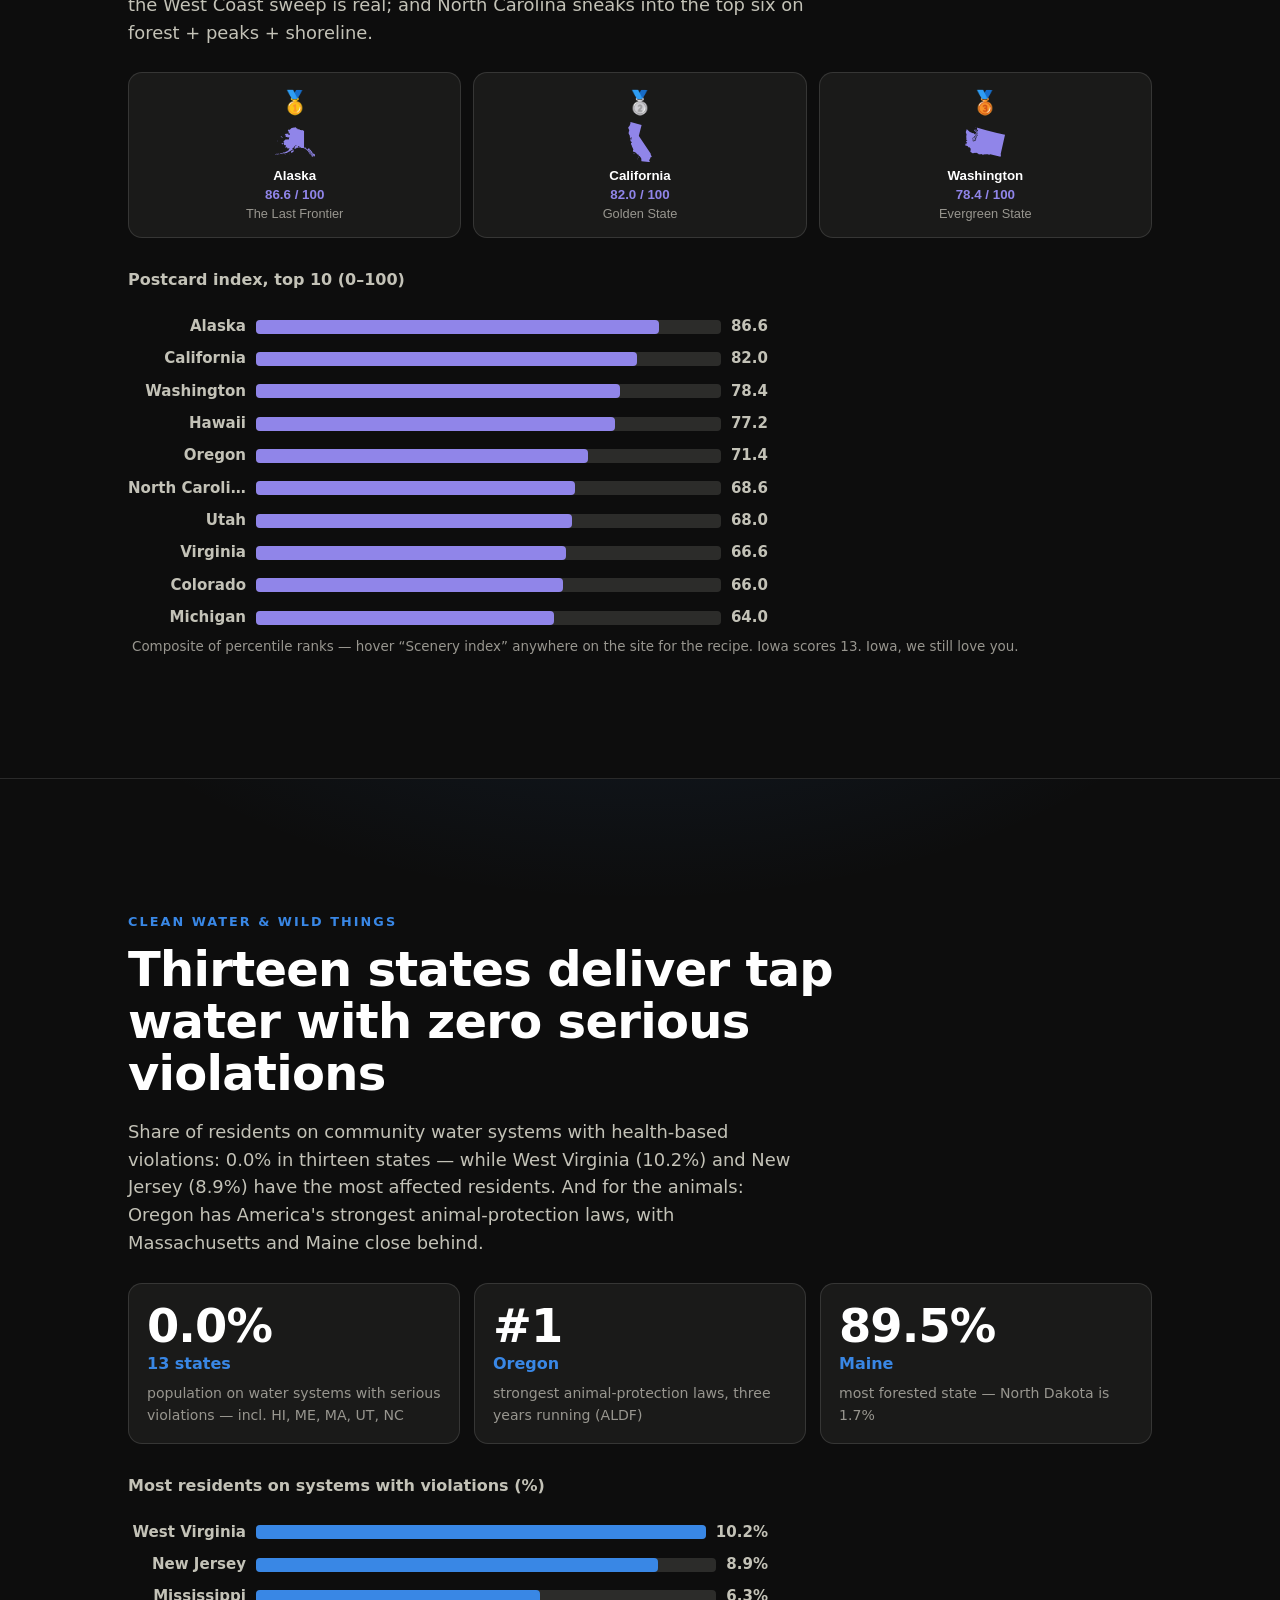
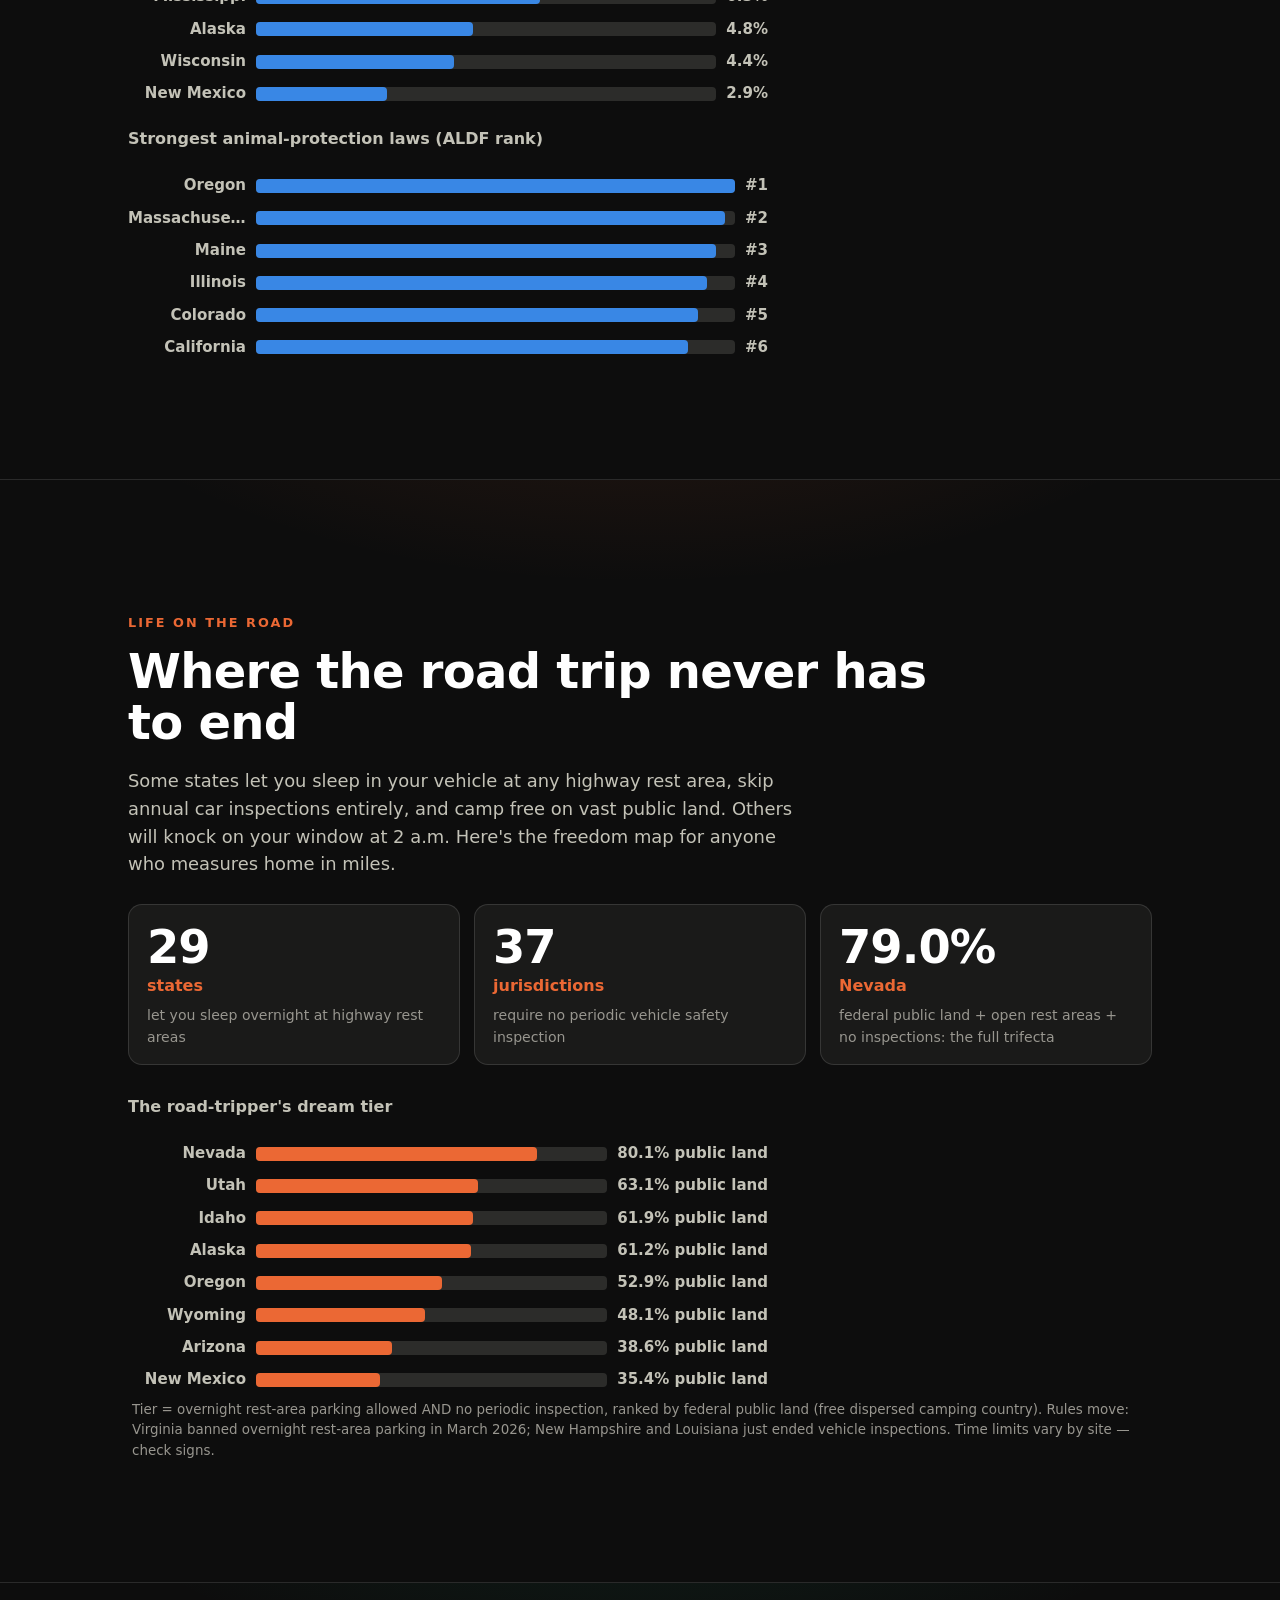
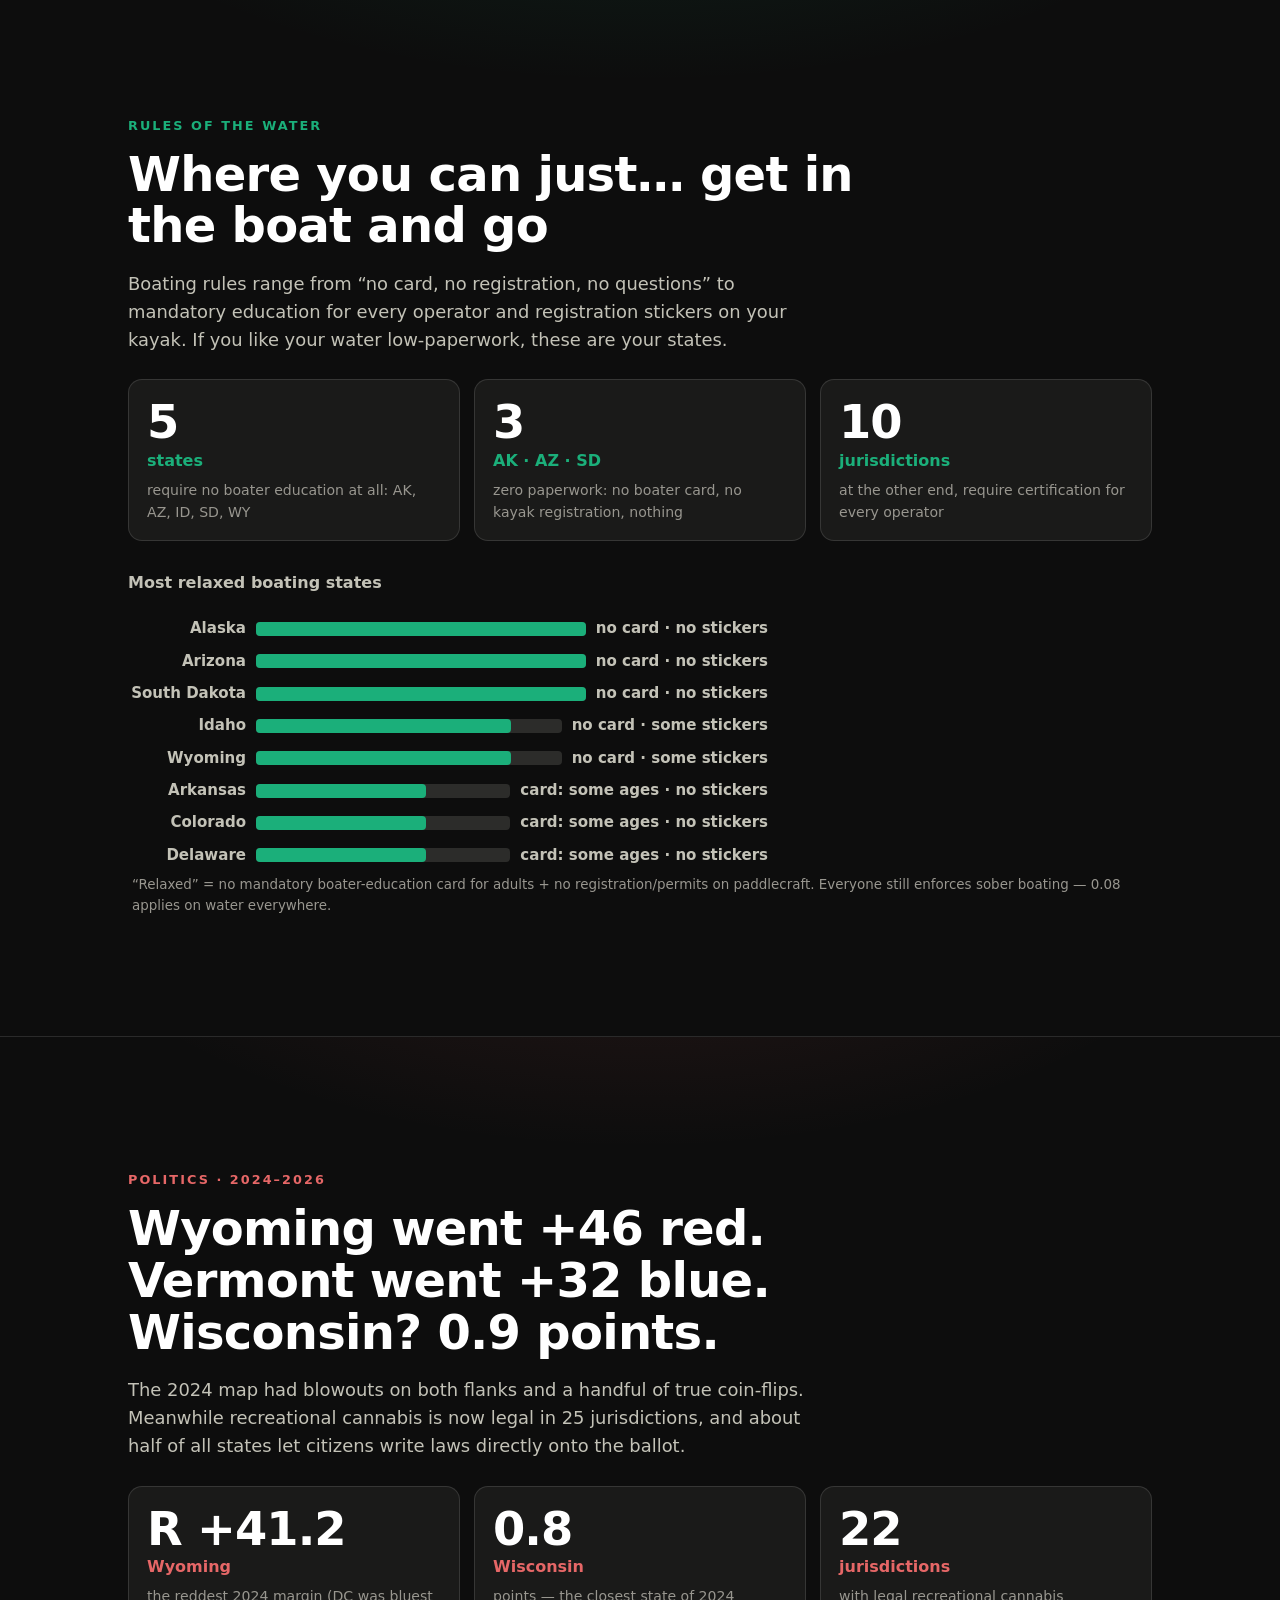
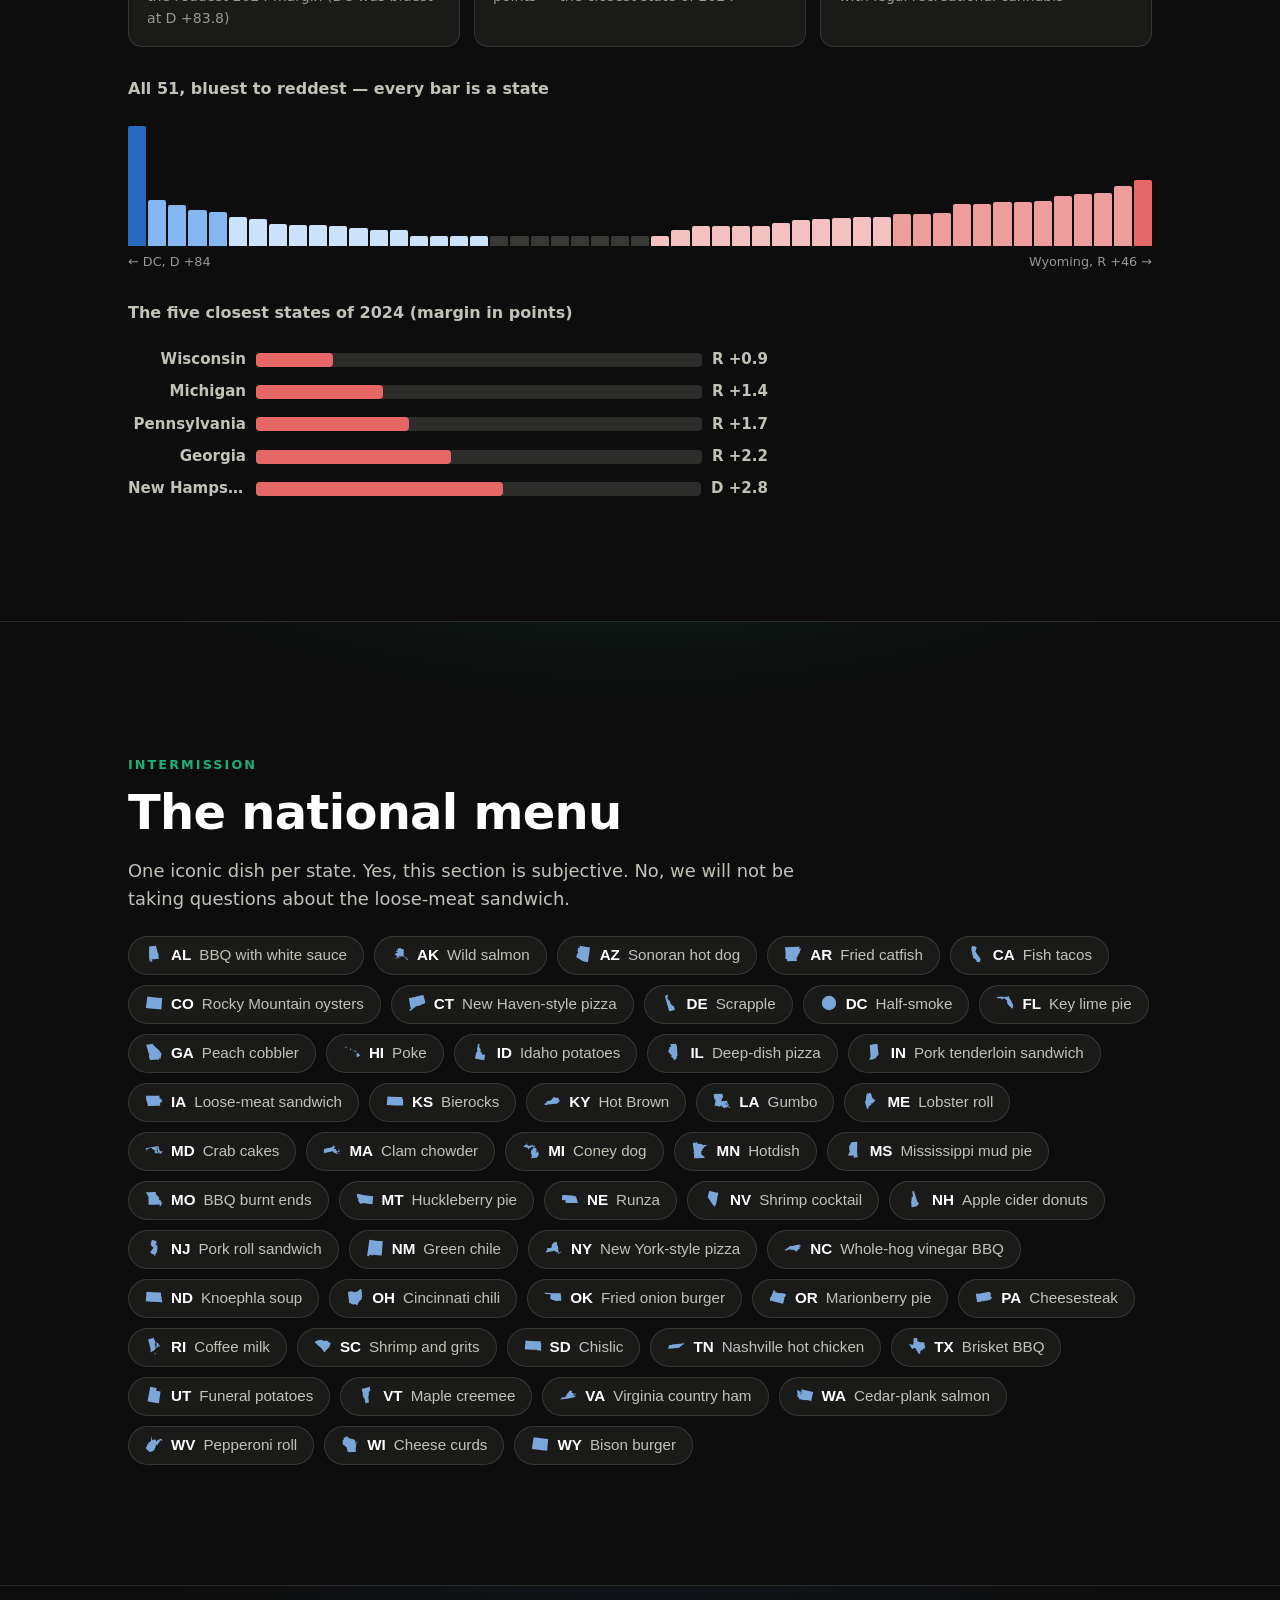
==== commit 7ddd0c6e: "Cache-bust asset URLs (?v=2) so deploys show up without a hard refresh Co-Authored-By: Claude Fable " ====
--- a/index.html
+++ b/index.html
@@ -5,7 +5,7 @@
 <meta name="viewport" content="width=device-width, initial-scale=1">
 <title>The State of the States — every US state, mapped, ranked & matched</title>
 <meta name="description" content="An interactive atlas of all 50 states + DC: cost of living, taxes, climate, politics, outdoors and more. Explore the map, dig into 90 metrics, or take a quiz to find the state that fits you.">
-<link rel="stylesheet" href="assets/site.css">
+<link rel="stylesheet" href="assets/site.css?v=2">
 <link rel="icon" href="data:image/svg+xml,<svg xmlns='http://www.w3.org/2000/svg' viewBox='0 0 100 100'><text y='.9em' font-size='90'>🗺️</text></svg>">
 </head>
 <body>
@@ -296,9 +296,9 @@
   </div>
 </footer>
 
-<script src="assets/data.js"></script>
-<script src="assets/common.js"></script>
-<script src="assets/map.js"></script>
-<script src="assets/insights.js"></script>
+<script src="assets/data.js?v=2"></script>
+<script src="assets/common.js?v=2"></script>
+<script src="assets/map.js?v=2"></script>
+<script src="assets/insights.js?v=2"></script>
 </body>
 </html>
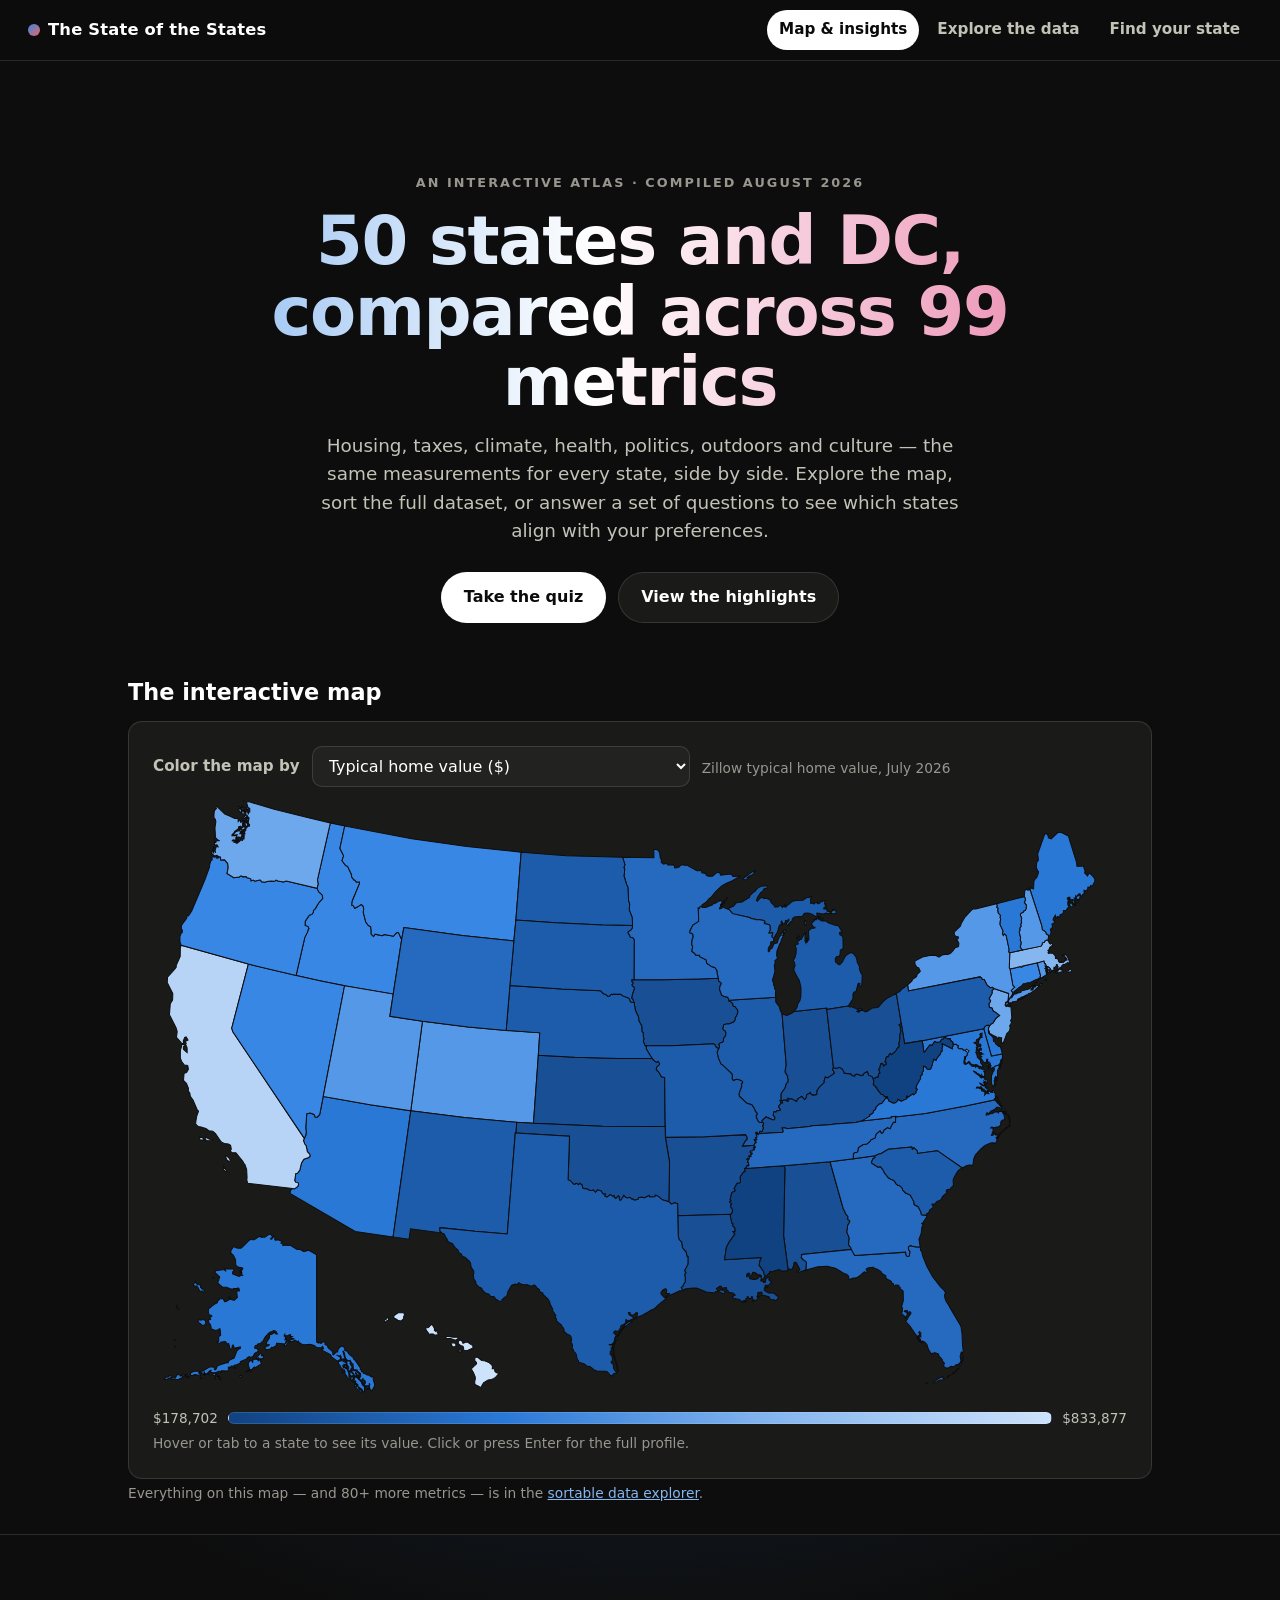
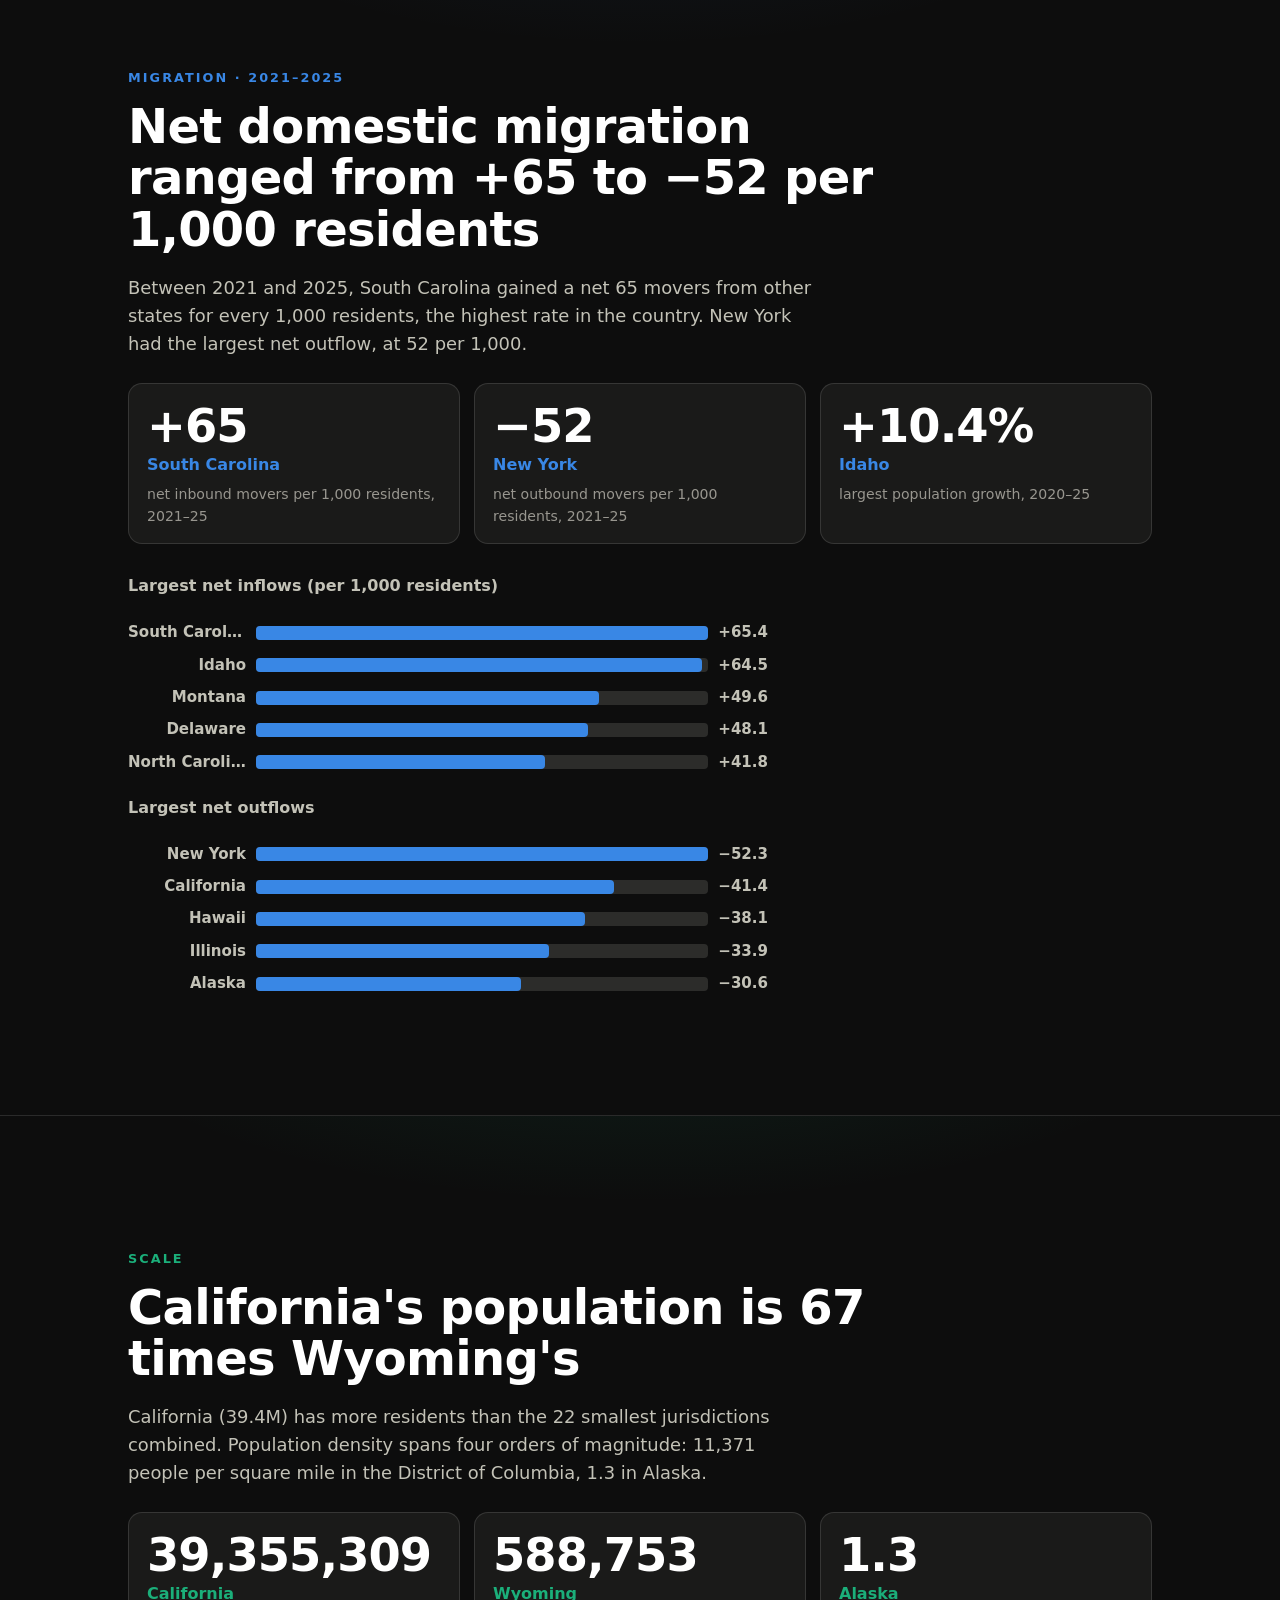
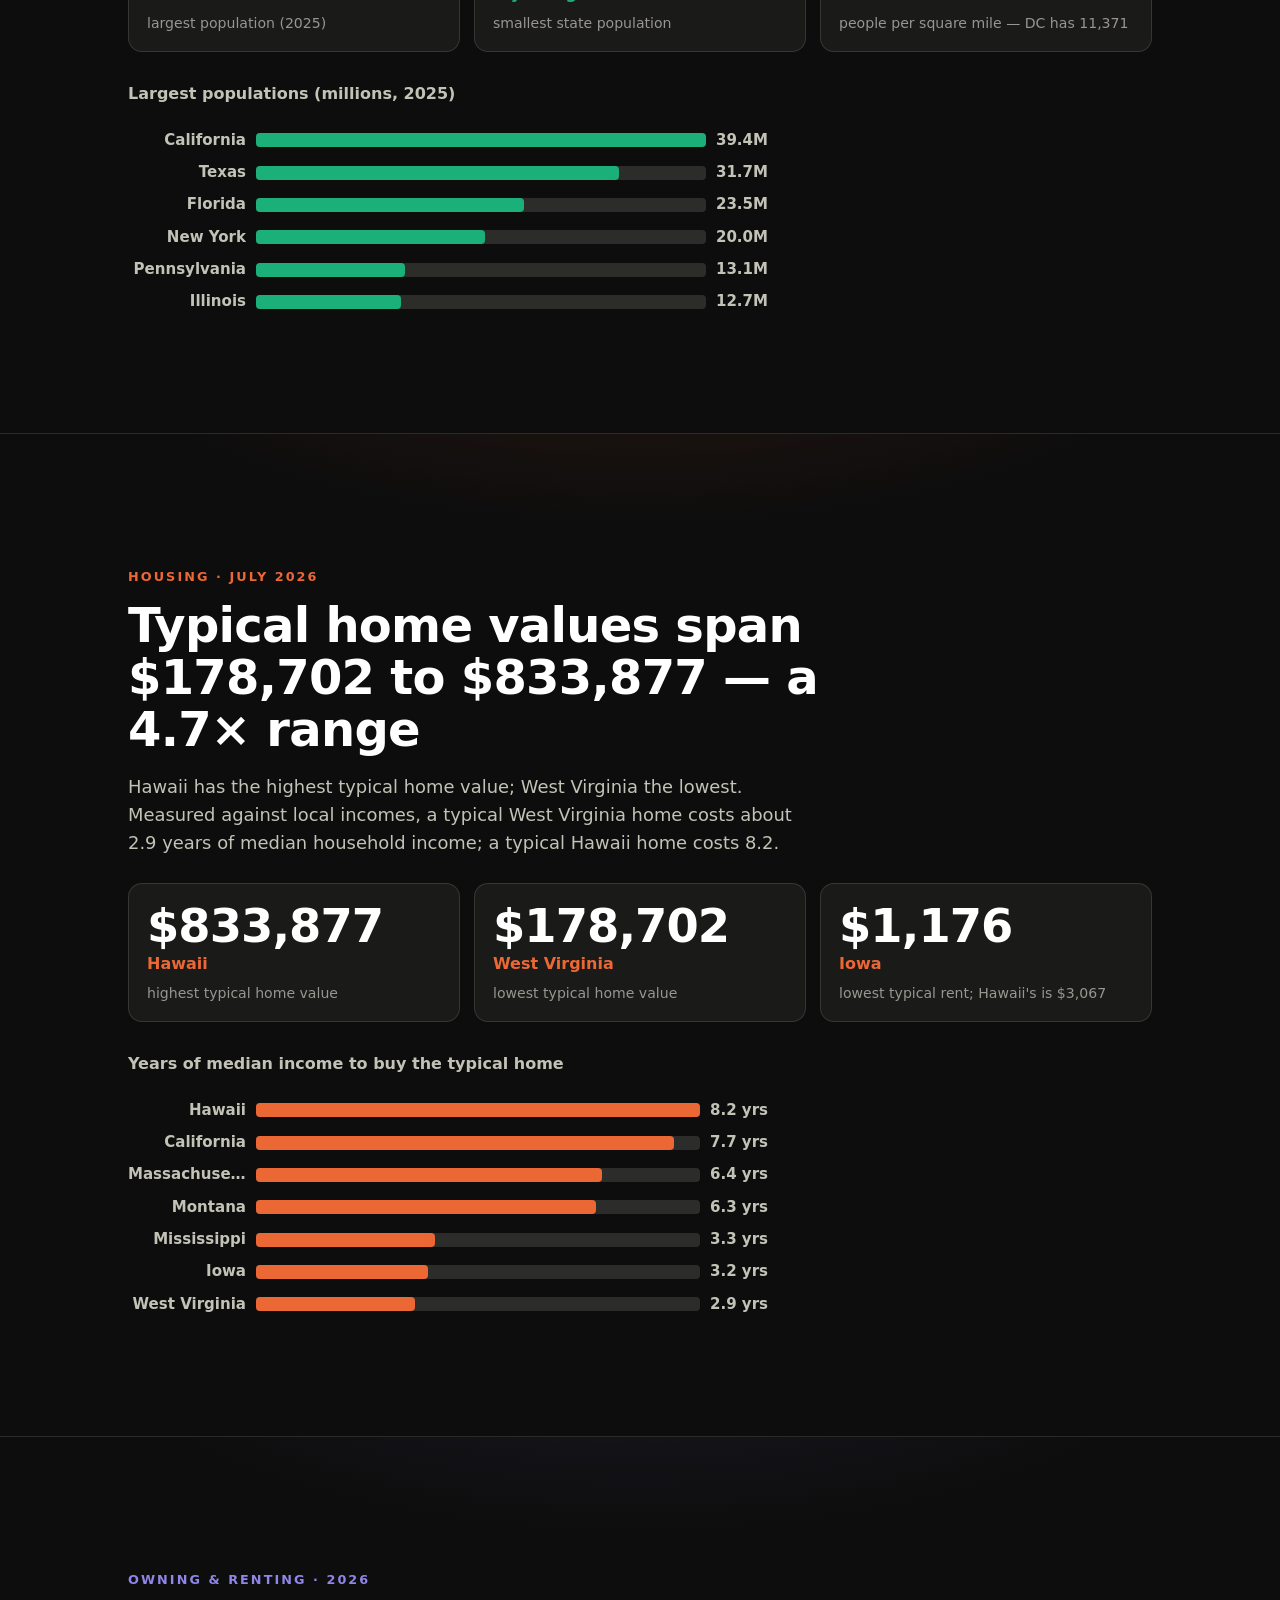
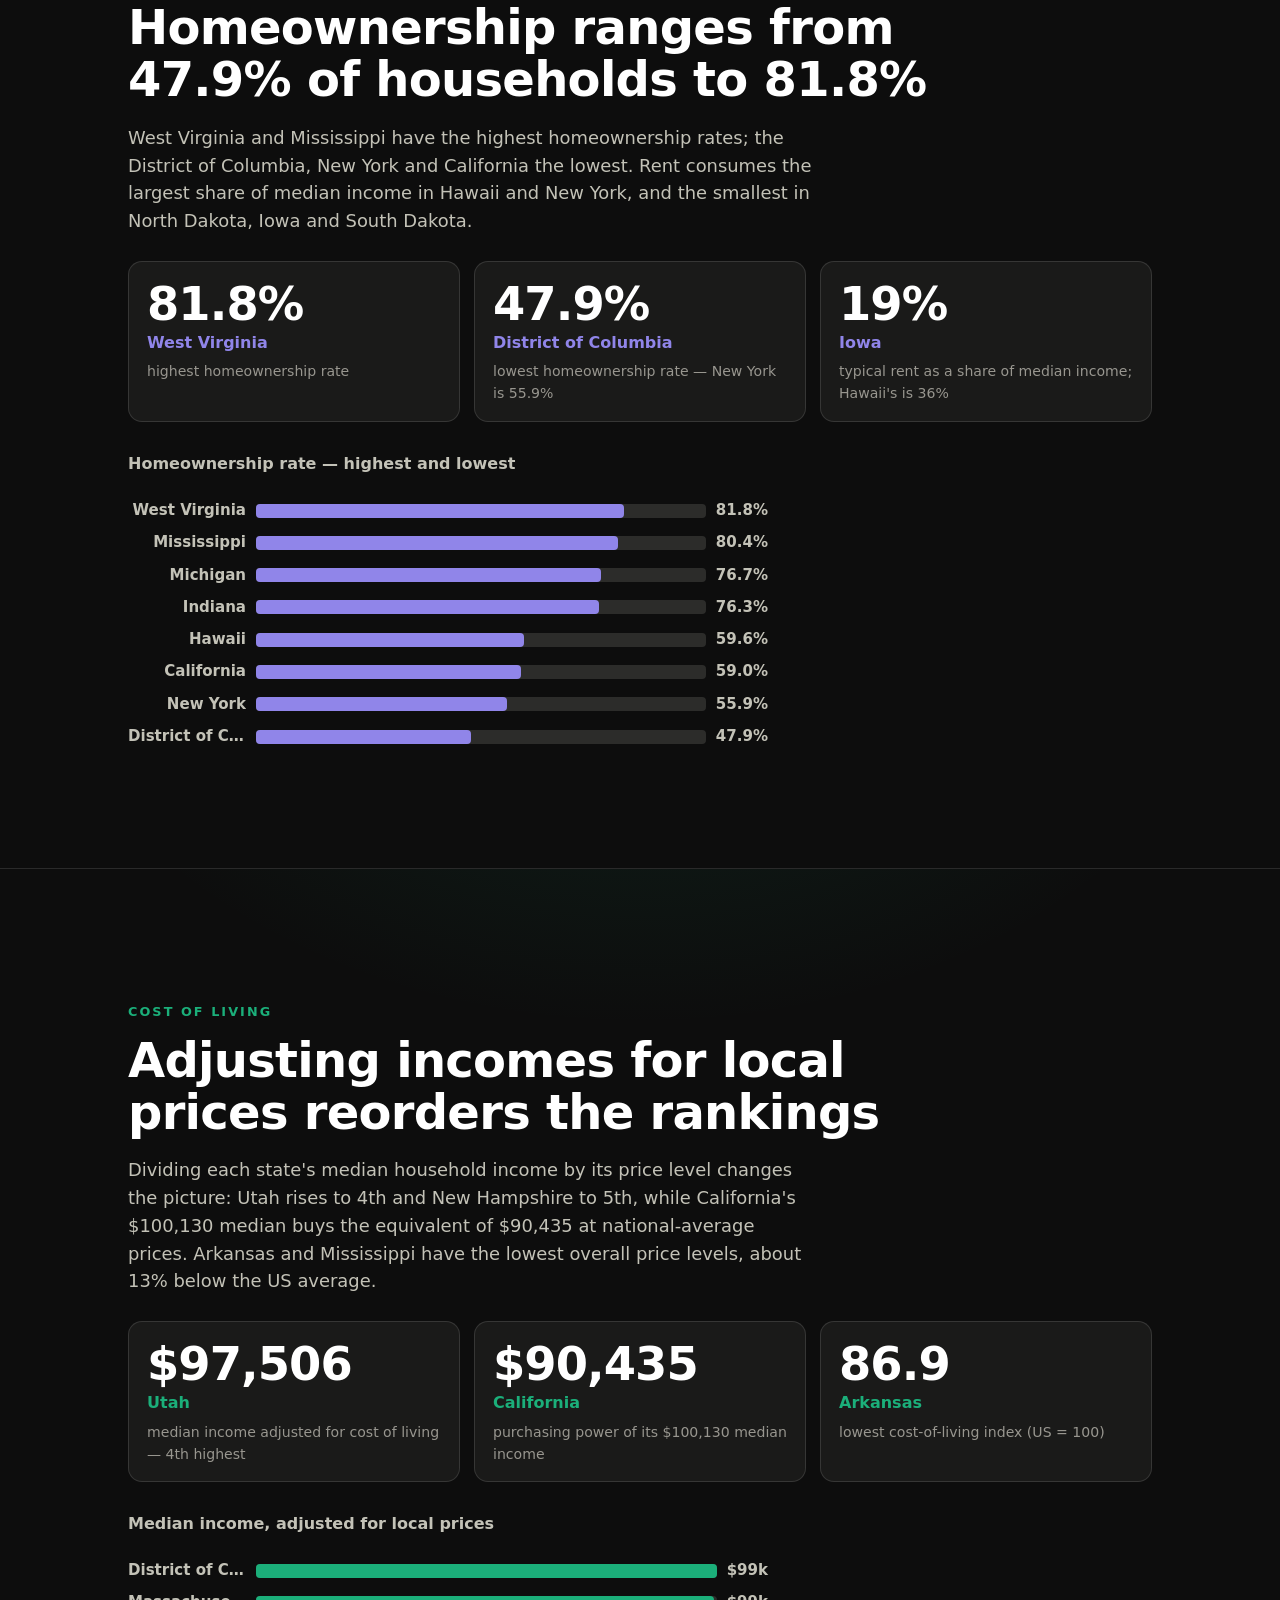
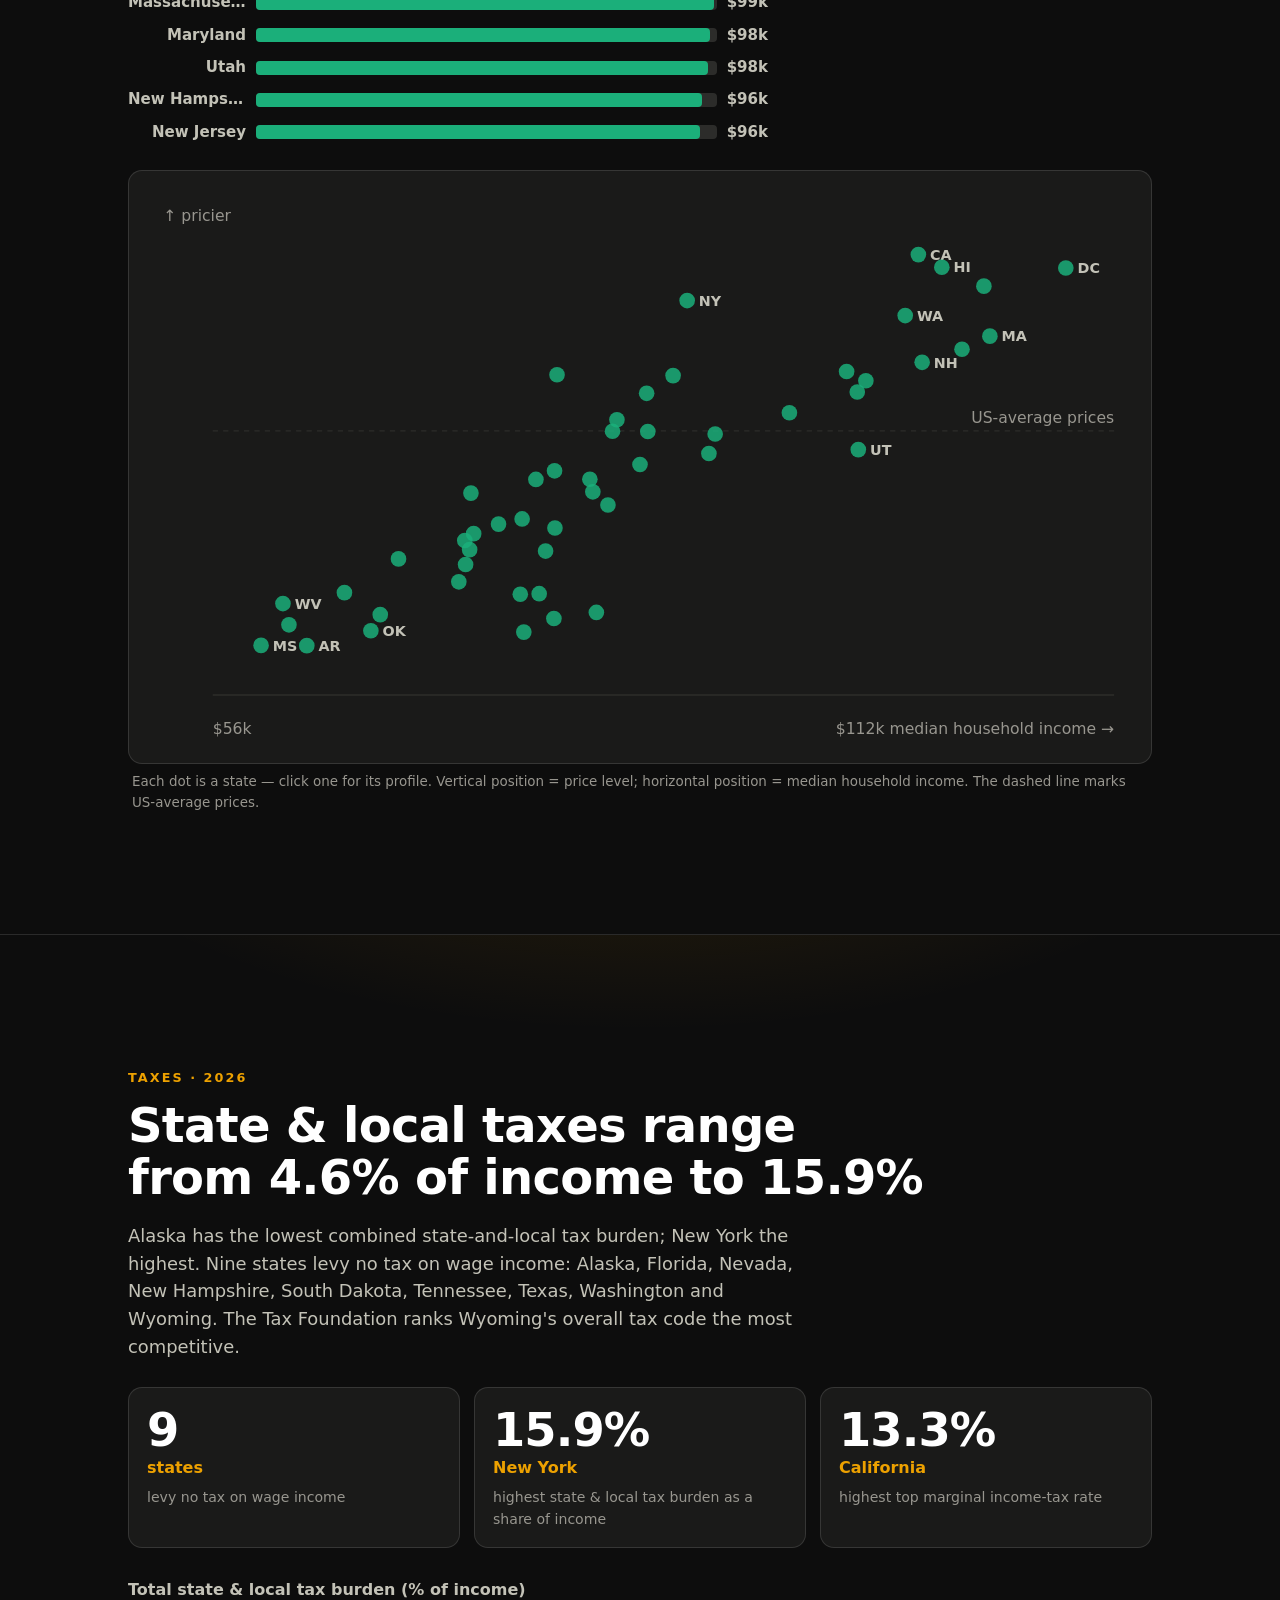
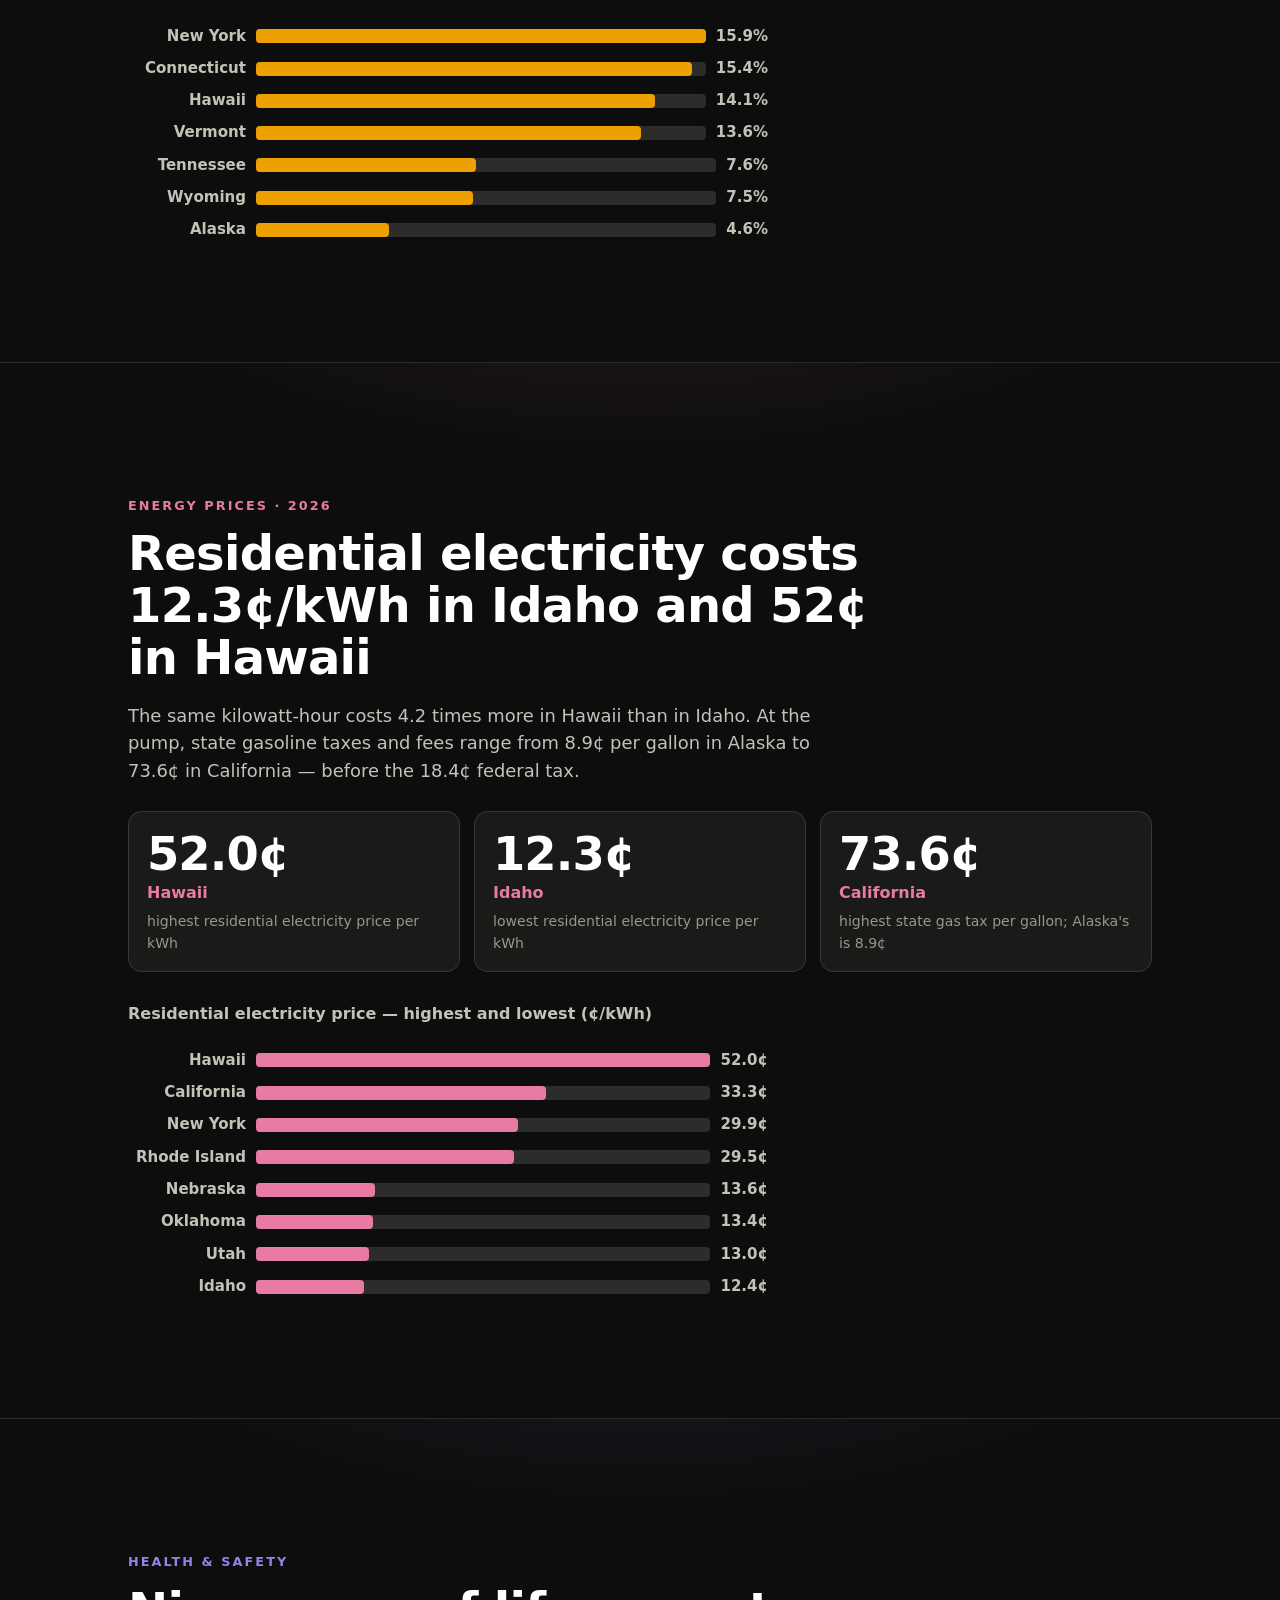
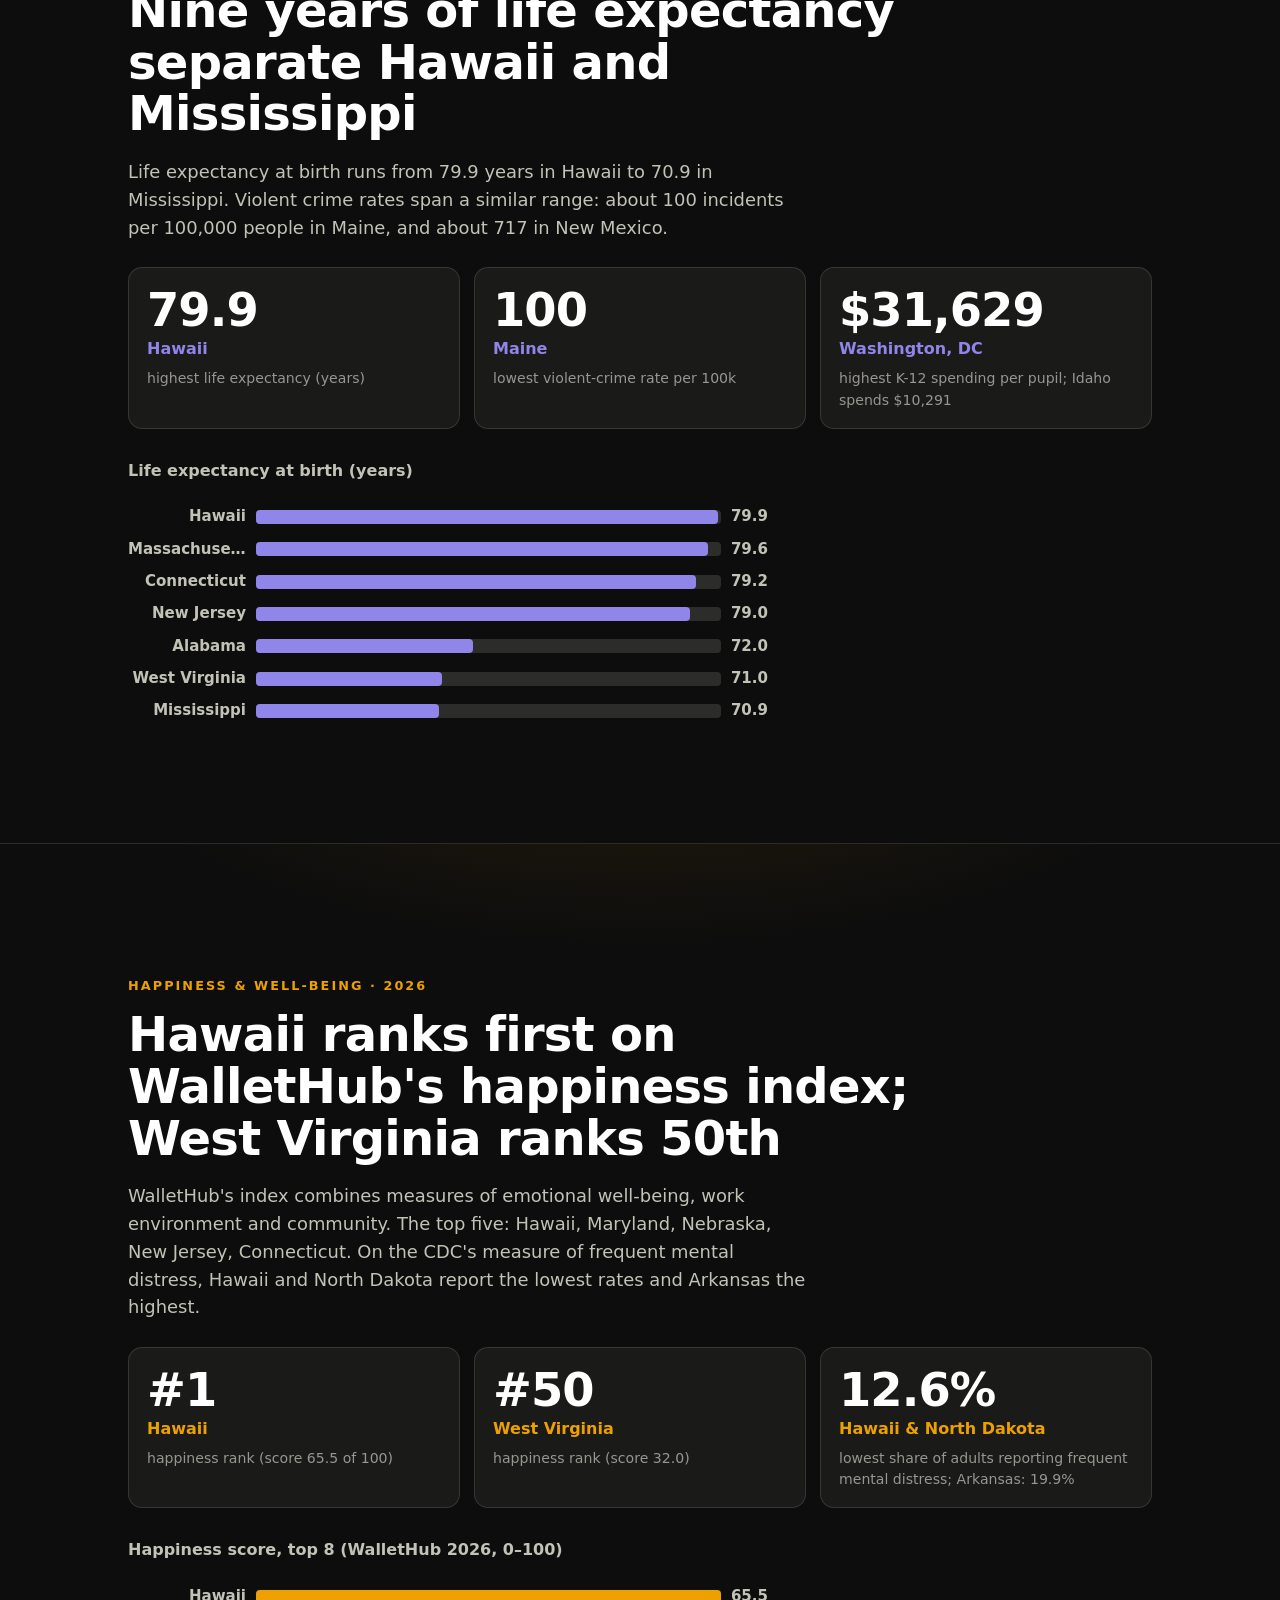
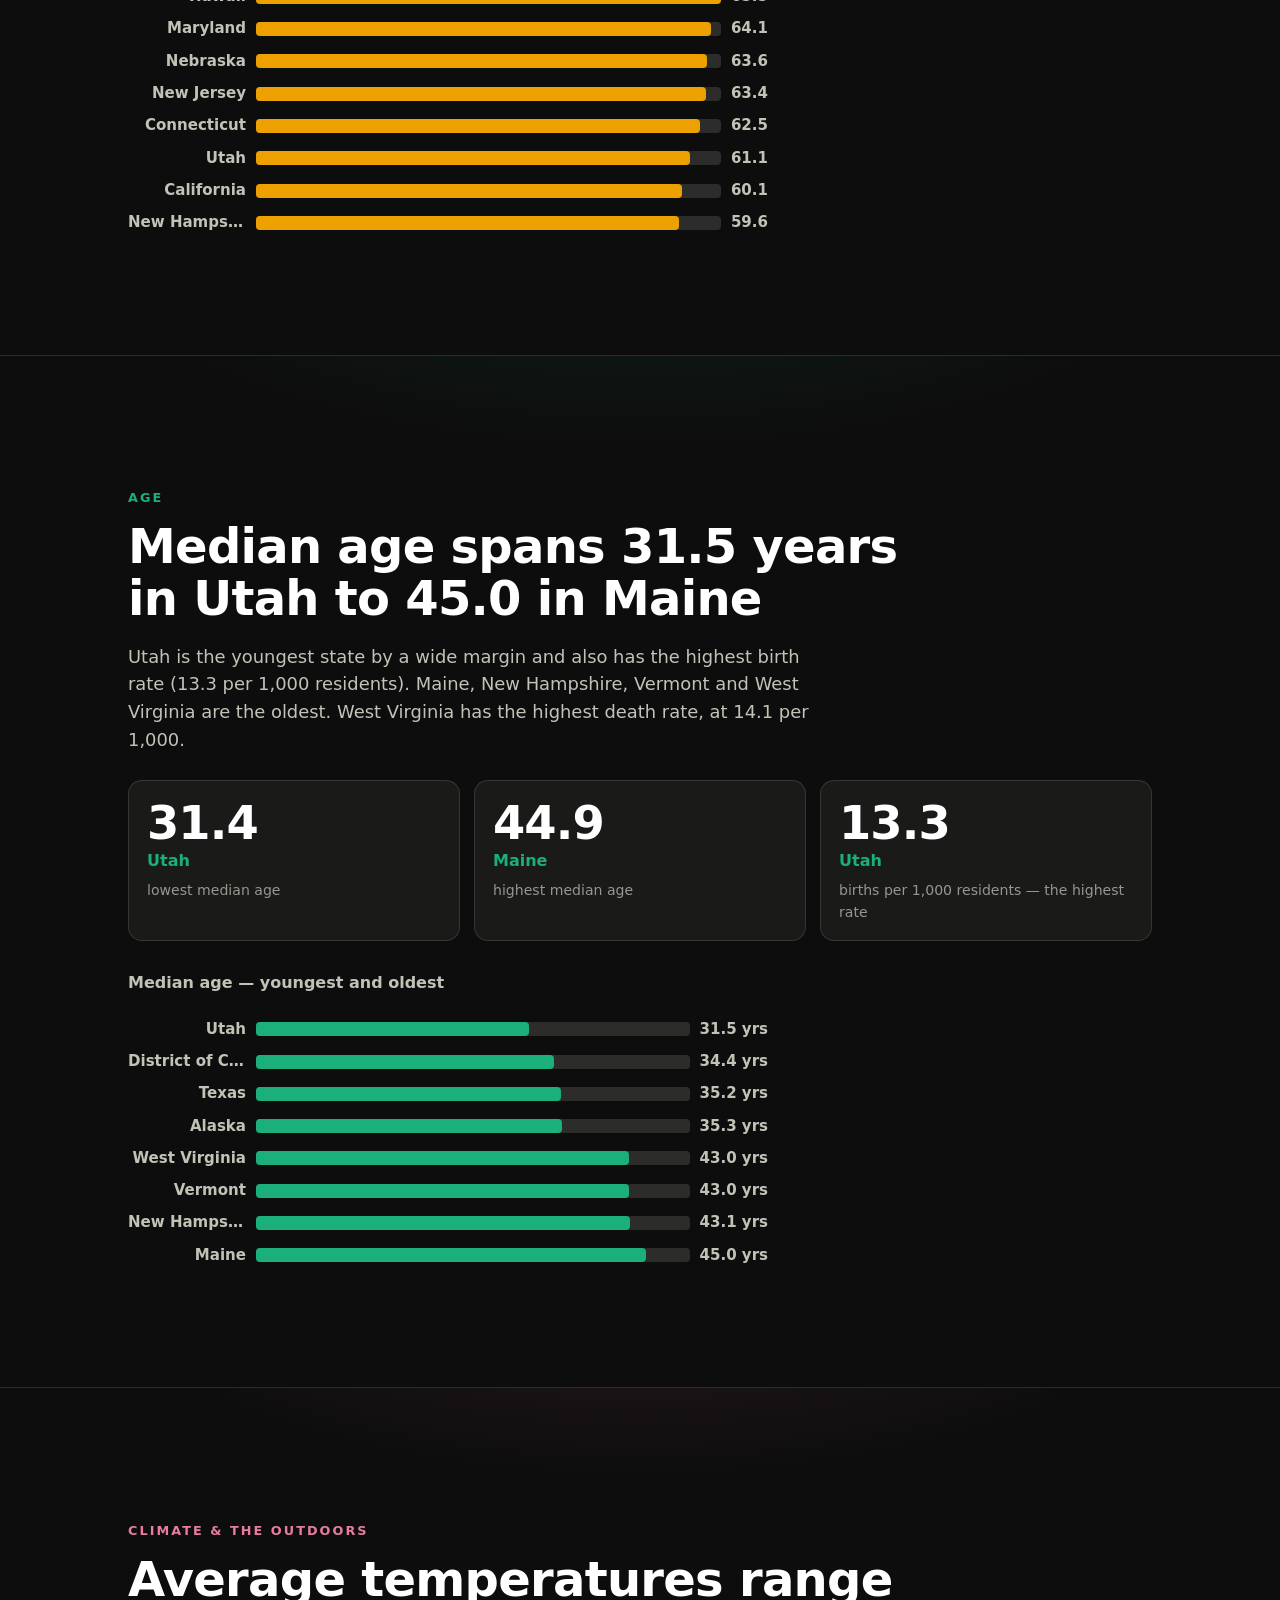
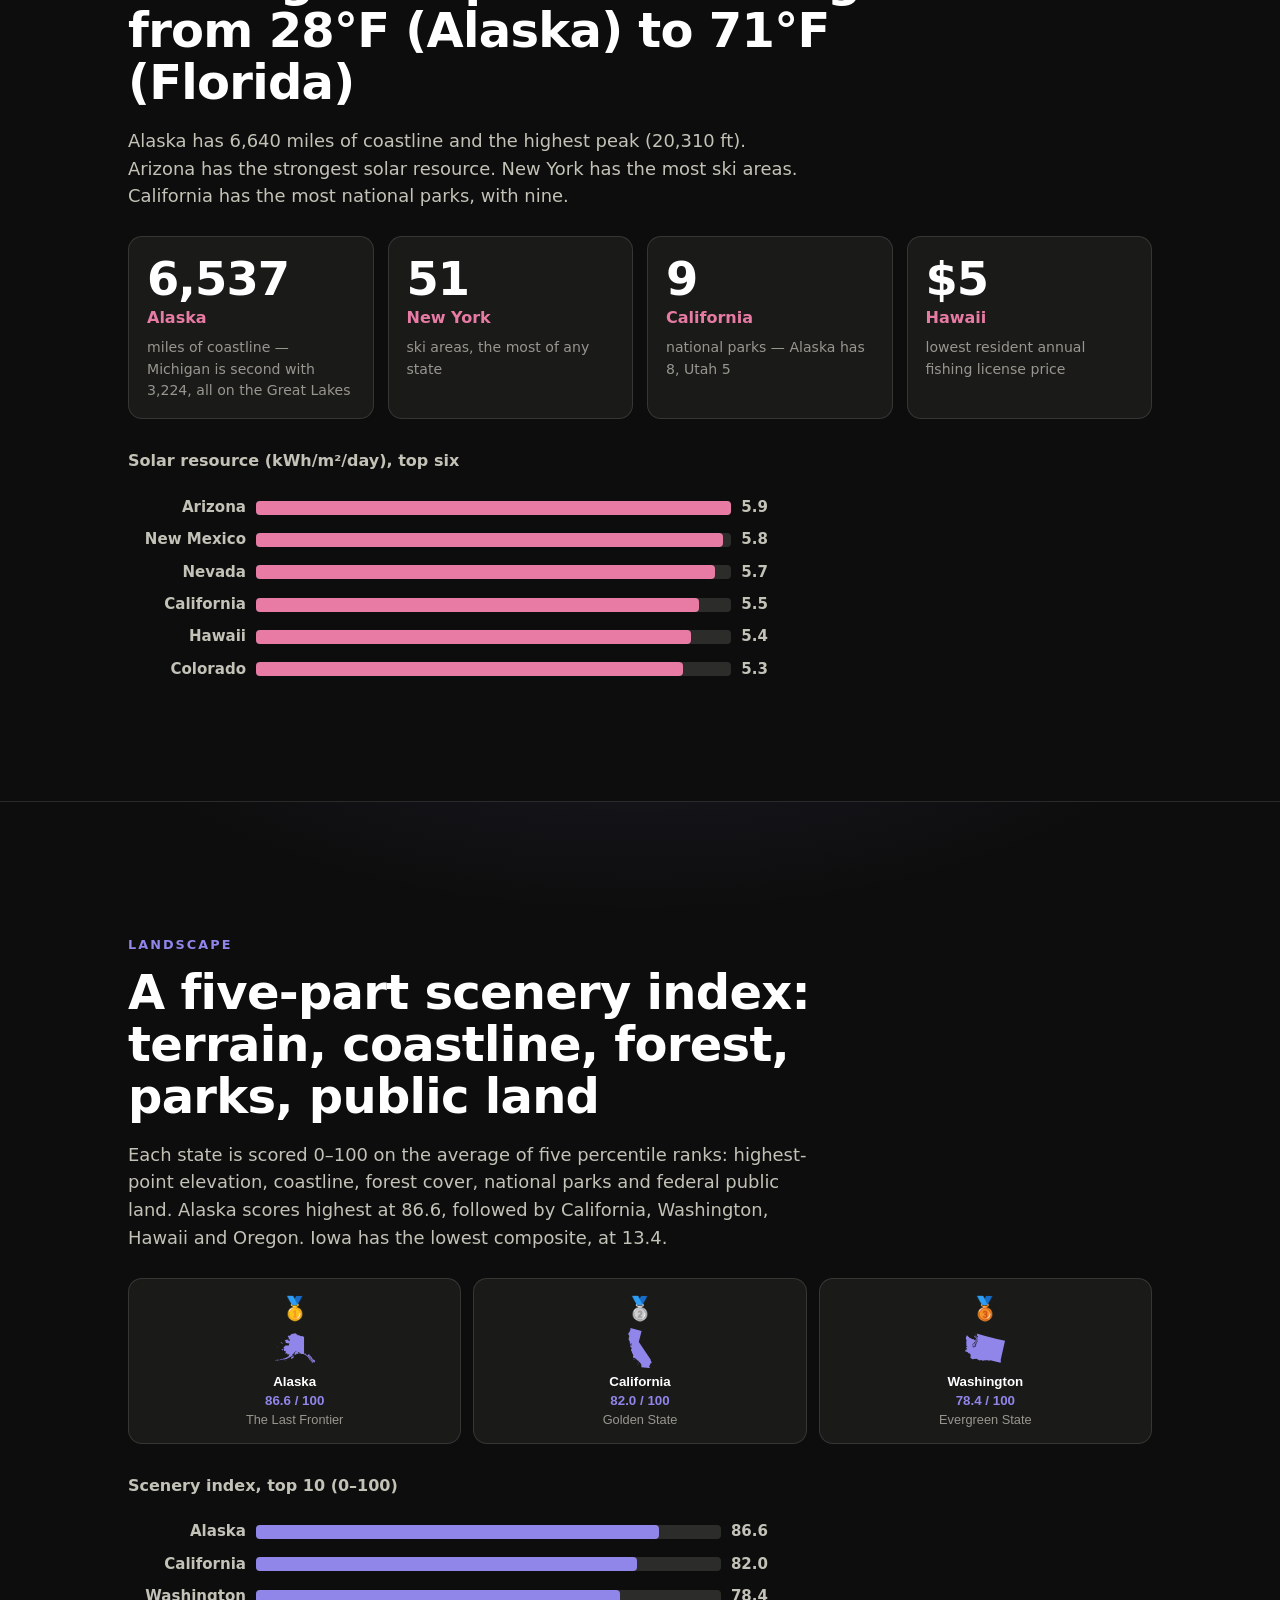
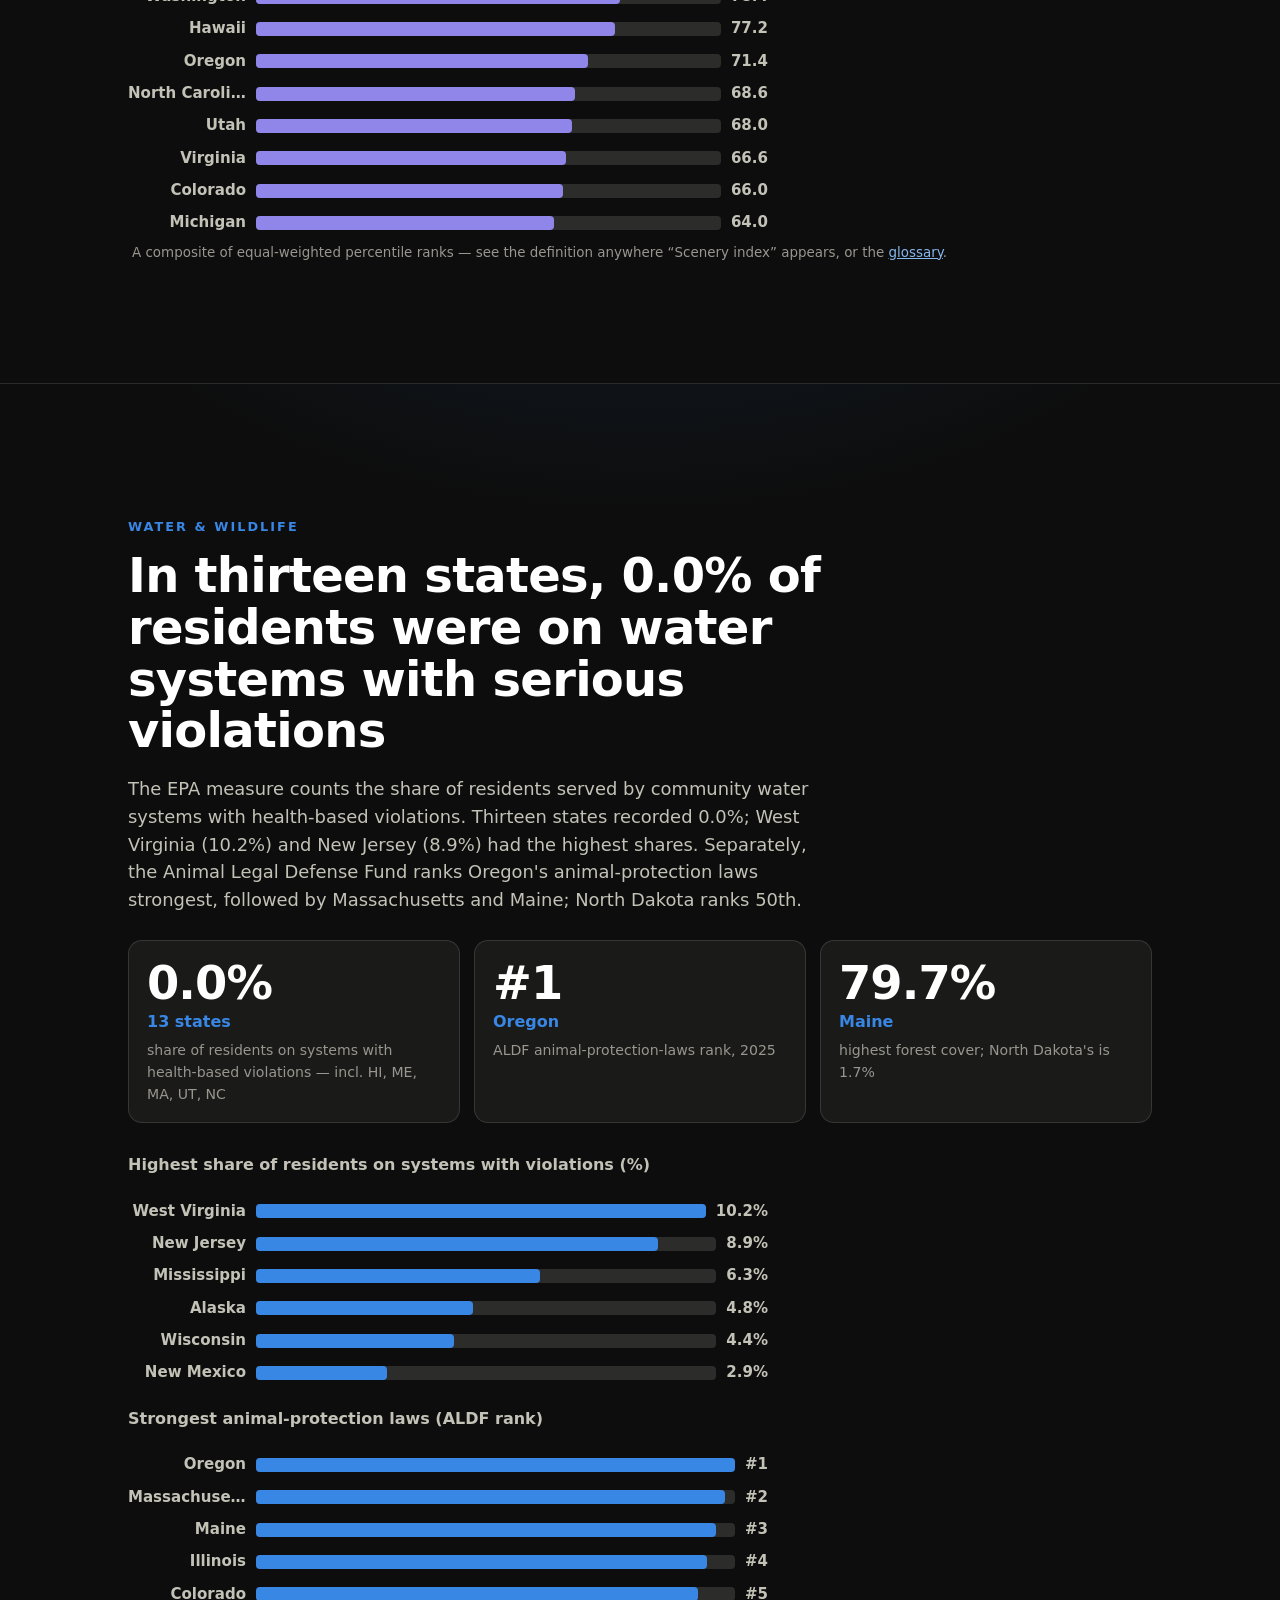
==== commit ec994d28: "Neutral copy rewrite + five new fact sections - All homepage headlines and ledes rewritten as statem" ====
--- a/index.html
+++ b/index.html
@@ -3,9 +3,9 @@
 <head>
 <meta charset="UTF-8">
 <meta name="viewport" content="width=device-width, initial-scale=1">
-<title>The State of the States — every US state, mapped, ranked & matched</title>
-<meta name="description" content="An interactive atlas of all 50 states + DC: cost of living, taxes, climate, politics, outdoors and more. Explore the map, dig into 90 metrics, or take a quiz to find the state that fits you.">
-<link rel="stylesheet" href="assets/site.css?v=2">
+<title>The State of the States — every US state, mapped and compared</title>
+<meta name="description" content="An interactive atlas of all 50 states + DC: cost of living, taxes, climate, politics, outdoors and more. Explore the map, sort 99 metrics, or take a quiz to see which states match your preferences.">
+<link rel="stylesheet" href="assets/site.css?v=3">
 <link rel="icon" href="data:image/svg+xml,<svg xmlns='http://www.w3.org/2000/svg' viewBox='0 0 100 100'><text y='.9em' font-size='90'>🗺️</text></svg>">
 </head>
 <body>
@@ -20,13 +20,14 @@
 
 <main id="main">
   <header class="hero">
-    <p class="kicker">50 states + DC · 90 metrics · one map</p>
-    <h1>Where in America should you actually be?</h1>
-    <p class="sub">Housing, taxes, weather, politics, parks, pizza styles — every state, measured side by side.
-      Poke the map, scroll the story, or take the quiz and let the data pick for you.</p>
+    <p class="kicker">An interactive atlas · compiled August 2026</p>
+    <h1>50 states and DC, compared across 99 metrics</h1>
+    <p class="sub">Housing, taxes, climate, health, politics, outdoors and culture — the same measurements for
+      every state, side by side. Explore the map, sort the full dataset, or answer a set of questions to see
+      which states align with your preferences.</p>
     <div class="cta-row">
-      <a class="btn primary" href="survey.html">Find my state →</a>
-      <a class="btn" href="#insights">See the highlights</a>
+      <a class="btn primary" href="survey.html">Take the quiz</a>
+      <a class="btn" href="#insights">View the highlights</a>
     </div>
   </header>
 
@@ -34,7 +35,7 @@
     <div class="wrap">
       <h2 id="map-h" style="margin:0 0 12px;font-size:1.4rem">The interactive map</h2>
       <div class="map-panel" id="map-mount"></div>
-      <p class="map-hint">Prefer rows and columns? Everything on this map (and 70+ more metrics) is in the
+      <p class="map-hint">Everything on this map — and 80+ more metrics — is in the
         <a href="explore.html">sortable data explorer</a>.</p>
     </div>
   </section>
@@ -45,56 +46,94 @@
     <div class="glow" aria-hidden="true"></div>
     <div class="wrap reveal">
       <p class="kicker">Migration · 2021–2025</p>
-      <h2 id="h-move">America is playing musical chairs — and the South is winning</h2>
-      <p class="lede">For every 1,000 residents, South Carolina gained 65 net movers from other states since 2021.
-        New York lost 52. That's the widest reshuffle in modern memory.</p>
+      <h2 id="h-move">Net domestic migration ranged from +65 to −52 per 1,000 residents</h2>
+      <p class="lede">Between 2021 and 2025, South Carolina gained a net 65 movers from other states for every
+        1,000 residents, the highest rate in the country. New York had the largest net outflow, at 52 per 1,000.</p>
       <div class="stat-row">
         <div class="stat-tile"><div class="big" data-countup="+65">+65</div><div class="who">South Carolina</div><div class="note">net inbound movers per 1,000 residents, 2021–25</div></div>
         <div class="stat-tile"><div class="big" data-countup="−52">−52</div><div class="who">New York</div><div class="note">net outbound movers per 1,000 residents, 2021–25</div></div>
-        <div class="stat-tile"><div class="big" data-countup="+10.4%">+10.4%</div><div class="who">Idaho</div><div class="note">fastest-growing population, 2020–25</div></div>
-      </div>
-      <h3 style="margin:30px 0 4px;font-size:1rem;color:var(--ink-2)">Biggest winners (net domestic migration per 1k)</h3>
+        <div class="stat-tile"><div class="big" data-countup="+10.4%">+10.4%</div><div class="who">Idaho</div><div class="note">largest population growth, 2020–25</div></div>
+      </div>
+      <h3 style="margin:30px 0 4px;font-size:1rem;color:var(--ink-2)">Largest net inflows (per 1,000 residents)</h3>
       <ul class="bar-list" id="bars-mig-in"></ul>
-      <h3 style="margin:22px 0 4px;font-size:1rem;color:var(--ink-2)">Biggest goodbyes</h3>
+      <h3 style="margin:22px 0 4px;font-size:1rem;color:var(--ink-2)">Largest net outflows</h3>
       <ul class="bar-list" id="bars-mig-out"></ul>
     </div>
   </section>
 
+  <section class="insight" style="--accent:var(--aqua)" aria-labelledby="h-scale">
+    <div class="glow" aria-hidden="true"></div>
+    <div class="wrap reveal">
+      <p class="kicker">Scale</p>
+      <h2 id="h-scale">California's population is 67 times Wyoming's</h2>
+      <p class="lede">California (39.4M) has more residents than the 22 smallest jurisdictions combined.
+        Population density spans four orders of magnitude: 11,371 people per square mile in the District of
+        Columbia, 1.3 in Alaska.</p>
+      <div class="stat-row">
+        <div class="stat-tile"><div class="big" data-countup="39,355,309">39,355,309</div><div class="who">California</div><div class="note">largest population (2025)</div></div>
+        <div class="stat-tile"><div class="big" data-countup="588,753">588,753</div><div class="who">Wyoming</div><div class="note">smallest state population</div></div>
+        <div class="stat-tile"><div class="big" data-countup="1.3">1.3</div><div class="who">Alaska</div><div class="note">people per square mile — DC has 11,371</div></div>
+      </div>
+      <h3 style="margin:30px 0 4px;font-size:1rem;color:var(--ink-2)">Largest populations (millions, 2025)</h3>
+      <ul class="bar-list" id="bars-pop"></ul>
+    </div>
+  </section>
+
   <section class="insight" style="--accent:var(--orange)" aria-labelledby="h-home">
     <div class="glow" aria-hidden="true"></div>
     <div class="wrap reveal">
       <p class="kicker">Housing · July 2026</p>
-      <h2 id="h-home">The same front door costs 4.7× more, depending on the state line</h2>
-      <p class="lede">A typical Hawaii home runs $833,877. In West Virginia, $178,702. Measured against local
-        incomes, a West Virginia home costs about 3 years of household income — a Hawaii home costs more than 8.</p>
-      <div class="stat-row">
-        <div class="stat-tile"><div class="big" data-countup="$833,877">$833,877</div><div class="who">Hawaii</div><div class="note">most expensive typical home</div></div>
-        <div class="stat-tile"><div class="big" data-countup="$178,702">$178,702</div><div class="who">West Virginia</div><div class="note">least expensive typical home</div></div>
-        <div class="stat-tile"><div class="big" data-countup="$1,176">$1,176</div><div class="who">Iowa</div><div class="note">lowest typical rent — Hawaii's is $3,067</div></div>
+      <h2 id="h-home">Typical home values span $178,702 to $833,877 — a 4.7× range</h2>
+      <p class="lede">Hawaii has the highest typical home value; West Virginia the lowest. Measured against local
+        incomes, a typical West Virginia home costs about 2.9 years of median household income; a typical Hawaii
+        home costs 8.2.</p>
+      <div class="stat-row">
+        <div class="stat-tile"><div class="big" data-countup="$833,877">$833,877</div><div class="who">Hawaii</div><div class="note">highest typical home value</div></div>
+        <div class="stat-tile"><div class="big" data-countup="$178,702">$178,702</div><div class="who">West Virginia</div><div class="note">lowest typical home value</div></div>
+        <div class="stat-tile"><div class="big" data-countup="$1,176">$1,176</div><div class="who">Iowa</div><div class="note">lowest typical rent; Hawaii's is $3,067</div></div>
       </div>
       <h3 style="margin:30px 0 4px;font-size:1rem;color:var(--ink-2)">Years of median income to buy the typical home</h3>
       <ul class="bar-list" id="bars-p2i"></ul>
     </div>
   </section>
 
+  <section class="insight" style="--accent:var(--violet)" aria-labelledby="h-own">
+    <div class="glow" aria-hidden="true"></div>
+    <div class="wrap reveal">
+      <p class="kicker">Owning &amp; renting · 2026</p>
+      <h2 id="h-own">Homeownership ranges from 47.9% of households to 81.8%</h2>
+      <p class="lede">West Virginia and Mississippi have the highest homeownership rates; the District of
+        Columbia, New York and California the lowest. Rent consumes the largest share of median income in
+        Hawaii and New York, and the smallest in North Dakota, Iowa and South Dakota.</p>
+      <div class="stat-row">
+        <div class="stat-tile"><div class="big" data-countup="81.8%">81.8%</div><div class="who">West Virginia</div><div class="note">highest homeownership rate</div></div>
+        <div class="stat-tile"><div class="big" data-countup="47.9%">47.9%</div><div class="who">District of Columbia</div><div class="note">lowest homeownership rate — New York is 55.9%</div></div>
+        <div class="stat-tile"><div class="big" data-countup="19%">19%</div><div class="who">Iowa</div><div class="note">typical rent as a share of median income; Hawaii's is 36%</div></div>
+      </div>
+      <h3 style="margin:30px 0 4px;font-size:1rem;color:var(--ink-2)">Homeownership rate — highest and lowest</h3>
+      <ul class="bar-list" id="bars-own"></ul>
+    </div>
+  </section>
+
   <section class="insight" style="--accent:var(--aqua)" aria-labelledby="h-pay">
     <div class="glow" aria-hidden="true"></div>
     <div class="wrap reveal">
       <p class="kicker">Cost of living</p>
-      <h2 id="h-pay">The paycheck illusion: where $75k beats $100k</h2>
-      <p class="lede">Adjust every state's median household income for what things actually cost there, and the
-        leaderboard scrambles. Utah and New Hampshire quietly out-earn coastal giants, while a big California
-        salary shrinks in the wash.</p>
-      <div class="stat-row">
-        <div class="stat-tile"><div class="big" data-countup="$97,506">$97,506</div><div class="who">Utah</div><div class="note">median income adjusted for cost of living — 4th best in the country</div></div>
-        <div class="stat-tile"><div class="big" data-countup="$90,435">$90,435</div><div class="who">California</div><div class="note">what its $100,130 median actually buys</div></div>
-        <div class="stat-tile"><div class="big" data-countup="13%">13%</div><div class="who">Arkansas &amp; Mississippi</div><div class="note">cheaper than the national average — the lowest prices in America</div></div>
+      <h2 id="h-pay">Adjusting incomes for local prices reorders the rankings</h2>
+      <p class="lede">Dividing each state's median household income by its price level changes the picture:
+        Utah rises to 4th and New Hampshire to 5th, while California's $100,130 median buys the equivalent of
+        $90,435 at national-average prices. Arkansas and Mississippi have the lowest overall price levels, about
+        13% below the US average.</p>
+      <div class="stat-row">
+        <div class="stat-tile"><div class="big" data-countup="$97,506">$97,506</div><div class="who">Utah</div><div class="note">median income adjusted for cost of living — 4th highest</div></div>
+        <div class="stat-tile"><div class="big" data-countup="$90,435">$90,435</div><div class="who">California</div><div class="note">purchasing power of its $100,130 median income</div></div>
+        <div class="stat-tile"><div class="big" data-countup="86.9">86.9</div><div class="who">Arkansas</div><div class="note">lowest cost-of-living index (US = 100)</div></div>
       </div>
       <h3 style="margin:30px 0 4px;font-size:1rem;color:var(--ink-2)">Median income, adjusted for local prices</h3>
       <ul class="bar-list" id="bars-adj"></ul>
       <div class="scatter-wrap" id="scatter-pay" role="group" aria-label="Scatter plot of median income against cost of living for all 51 jurisdictions. Each dot is a state button."></div>
-      <p class="scatter-note">Every dot is a state — click one for its profile. Up = expensive, right = high-earning.
-        The magic quadrant is bottom-right: big paychecks, small price tags.</p>
+      <p class="scatter-note">Each dot is a state — click one for its profile. Vertical position = price level;
+        horizontal position = median household income. The dashed line marks US-average prices.</p>
     </div>
   </section>
 
@@ -102,30 +141,49 @@
     <div class="glow" aria-hidden="true"></div>
     <div class="wrap reveal">
       <p class="kicker">Taxes · 2026</p>
-      <h2 id="h-tax">The taxman takes 15.9% in New York — and 4.6% in Alaska</h2>
-      <p class="lede">Nine states charge no tax on wage income at all: Alaska, Florida, Nevada, New Hampshire,
-        South Dakota, Tennessee, Texas, Washington and Wyoming. Wyoming ranks #1 in the country for overall
-        tax competitiveness.</p>
-      <div class="stat-row">
-        <div class="stat-tile"><div class="big" data-countup="9">9</div><div class="who">states</div><div class="note">with zero tax on wages</div></div>
-        <div class="stat-tile"><div class="big" data-countup="15.9%">15.9%</div><div class="who">New York</div><div class="note">heaviest state &amp; local tax burden as a share of income</div></div>
-        <div class="stat-tile"><div class="big" data-countup="13.3%">13.3%</div><div class="who">California</div><div class="note">highest top income-tax rate</div></div>
+      <h2 id="h-tax">State &amp; local taxes range from 4.6% of income to 15.9%</h2>
+      <p class="lede">Alaska has the lowest combined state-and-local tax burden; New York the highest. Nine
+        states levy no tax on wage income: Alaska, Florida, Nevada, New Hampshire, South Dakota, Tennessee,
+        Texas, Washington and Wyoming. The Tax Foundation ranks Wyoming's overall tax code the most competitive.</p>
+      <div class="stat-row">
+        <div class="stat-tile"><div class="big" data-countup="9">9</div><div class="who">states</div><div class="note">levy no tax on wage income</div></div>
+        <div class="stat-tile"><div class="big" data-countup="15.9%">15.9%</div><div class="who">New York</div><div class="note">highest state &amp; local tax burden as a share of income</div></div>
+        <div class="stat-tile"><div class="big" data-countup="13.3%">13.3%</div><div class="who">California</div><div class="note">highest top marginal income-tax rate</div></div>
       </div>
       <h3 style="margin:30px 0 4px;font-size:1rem;color:var(--ink-2)">Total state &amp; local tax burden (% of income)</h3>
       <ul class="bar-list" id="bars-tax"></ul>
     </div>
   </section>
 
+  <section class="insight" style="--accent:var(--magenta)" aria-labelledby="h-energy">
+    <div class="glow" aria-hidden="true"></div>
+    <div class="wrap reveal">
+      <p class="kicker">Energy prices · 2026</p>
+      <h2 id="h-energy">Residential electricity costs 12.3¢/kWh in Idaho and 52¢ in Hawaii</h2>
+      <p class="lede">The same kilowatt-hour costs 4.2 times more in Hawaii than in Idaho. At the pump, state
+        gasoline taxes and fees range from 8.9¢ per gallon in Alaska to 73.6¢ in California — before the 18.4¢
+        federal tax.</p>
+      <div class="stat-row">
+        <div class="stat-tile"><div class="big" data-countup="52.0¢">52.0¢</div><div class="who">Hawaii</div><div class="note">highest residential electricity price per kWh</div></div>
+        <div class="stat-tile"><div class="big" data-countup="12.3¢">12.3¢</div><div class="who">Idaho</div><div class="note">lowest residential electricity price per kWh</div></div>
+        <div class="stat-tile"><div class="big" data-countup="73.6¢">73.6¢</div><div class="who">California</div><div class="note">highest state gas tax per gallon; Alaska's is 8.9¢</div></div>
+      </div>
+      <h3 style="margin:30px 0 4px;font-size:1rem;color:var(--ink-2)">Residential electricity price — highest and lowest (¢/kWh)</h3>
+      <ul class="bar-list" id="bars-elec"></ul>
+    </div>
+  </section>
+
   <section class="insight" style="--accent:var(--violet)" aria-labelledby="h-life">
     <div class="glow" aria-hidden="true"></div>
     <div class="wrap reveal">
       <p class="kicker">Health &amp; safety</p>
-      <h2 id="h-life">Nine years of life separate Hawaii and Mississippi</h2>
-      <p class="lede">Life expectancy runs from 79.9 years in Hawaii to 70.9 in Mississippi. Safety has a
-        similar spread: Maine records about 100 violent crimes per 100k people — New Mexico, about 717.</p>
-      <div class="stat-row">
-        <div class="stat-tile"><div class="big" data-countup="79.9">79.9</div><div class="who">Hawaii</div><div class="note">longest life expectancy (years)</div></div>
-        <div class="stat-tile"><div class="big" data-countup="100">100</div><div class="who">Maine</div><div class="note">fewest violent crimes per 100k — the safest state</div></div>
+      <h2 id="h-life">Nine years of life expectancy separate Hawaii and Mississippi</h2>
+      <p class="lede">Life expectancy at birth runs from 79.9 years in Hawaii to 70.9 in Mississippi. Violent
+        crime rates span a similar range: about 100 incidents per 100,000 people in Maine, and about 717 in
+        New Mexico.</p>
+      <div class="stat-row">
+        <div class="stat-tile"><div class="big" data-countup="79.9">79.9</div><div class="who">Hawaii</div><div class="note">highest life expectancy (years)</div></div>
+        <div class="stat-tile"><div class="big" data-countup="100">100</div><div class="who">Maine</div><div class="note">lowest violent-crime rate per 100k</div></div>
         <div class="stat-tile"><div class="big" data-countup="$31,629">$31,629</div><div class="who">Washington, DC</div><div class="note">highest K-12 spending per pupil; Idaho spends $10,291</div></div>
       </div>
       <h3 style="margin:30px 0 4px;font-size:1rem;color:var(--ink-2)">Life expectancy at birth (years)</h3>
@@ -137,35 +195,53 @@
     <div class="glow" aria-hidden="true"></div>
     <div class="wrap reveal">
       <p class="kicker">Happiness &amp; well-being · 2026</p>
-      <h2 id="h-happy">Hawaii is the happiest state. New Jersey is… fourth?!</h2>
-      <p class="lede">WalletHub's happiness index blends emotional well-being, work environment and community.
-        The podium: Hawaii, Maryland, Nebraska — with New Jersey right behind. West Virginia finishes 50th,
-        and Arkansas reports the most days of mental distress.</p>
-      <div class="stat-row">
-        <div class="stat-tile"><div class="big" data-countup="#1">#1</div><div class="who">Hawaii</div><div class="note">happiest state (score 65.5 of 100)</div></div>
-        <div class="stat-tile"><div class="big" data-countup="#50">#50</div><div class="who">West Virginia</div><div class="note">the least happy (score 32.0)</div></div>
-        <div class="stat-tile"><div class="big" data-countup="12.6%">12.6%</div><div class="who">Hawaii &amp; North Dakota</div><div class="note">fewest adults reporting frequent mental distress — Arkansas has 19.9%</div></div>
+      <h2 id="h-happy">Hawaii ranks first on WalletHub's happiness index; West Virginia ranks 50th</h2>
+      <p class="lede">WalletHub's index combines measures of emotional well-being, work environment and
+        community. The top five: Hawaii, Maryland, Nebraska, New Jersey, Connecticut. On the CDC's measure of
+        frequent mental distress, Hawaii and North Dakota report the lowest rates and Arkansas the highest.</p>
+      <div class="stat-row">
+        <div class="stat-tile"><div class="big" data-countup="#1">#1</div><div class="who">Hawaii</div><div class="note">happiness rank (score 65.5 of 100)</div></div>
+        <div class="stat-tile"><div class="big" data-countup="#50">#50</div><div class="who">West Virginia</div><div class="note">happiness rank (score 32.0)</div></div>
+        <div class="stat-tile"><div class="big" data-countup="12.6%">12.6%</div><div class="who">Hawaii &amp; North Dakota</div><div class="note">lowest share of adults reporting frequent mental distress; Arkansas: 19.9%</div></div>
       </div>
       <h3 style="margin:30px 0 4px;font-size:1rem;color:var(--ink-2)">Happiness score, top 8 (WalletHub 2026, 0–100)</h3>
       <ul class="bar-list" id="bars-happy"></ul>
     </div>
   </section>
 
+  <section class="insight" style="--accent:var(--aqua)" aria-labelledby="h-age">
+    <div class="glow" aria-hidden="true"></div>
+    <div class="wrap reveal">
+      <p class="kicker">Age</p>
+      <h2 id="h-age">Median age spans 31.5 years in Utah to 45.0 in Maine</h2>
+      <p class="lede">Utah is the youngest state by a wide margin and also has the highest birth rate (13.3 per
+        1,000 residents). Maine, New Hampshire, Vermont and West Virginia are the oldest. West Virginia has the
+        highest death rate, at 14.1 per 1,000.</p>
+      <div class="stat-row">
+        <div class="stat-tile"><div class="big" data-countup="31.5">31.5</div><div class="who">Utah</div><div class="note">lowest median age</div></div>
+        <div class="stat-tile"><div class="big" data-countup="45.0">45.0</div><div class="who">Maine</div><div class="note">highest median age</div></div>
+        <div class="stat-tile"><div class="big" data-countup="13.3">13.3</div><div class="who">Utah</div><div class="note">births per 1,000 residents — the highest rate</div></div>
+      </div>
+      <h3 style="margin:30px 0 4px;font-size:1rem;color:var(--ink-2)">Median age — youngest and oldest</h3>
+      <ul class="bar-list" id="bars-age"></ul>
+    </div>
+  </section>
+
   <section class="insight" style="--accent:var(--magenta)" aria-labelledby="h-wild">
     <div class="glow" aria-hidden="true"></div>
     <div class="wrap reveal">
       <p class="kicker">Climate &amp; the outdoors</p>
-      <h2 id="h-wild">Pick your weather: 71°F Florida or 28°F Alaska</h2>
-      <p class="lede">Alaska has 6,640 miles of coastline and a 20,310-foot mountain. Arizona gets the most
-        sun in the nation. New York — yes, New York — has more ski areas than Colorado. America's outdoors
-        does not fit one stereotype.</p>
-      <div class="stat-row">
-        <div class="stat-tile"><div class="big" data-countup="6,640">6,640</div><div class="who">Alaska</div><div class="note">miles of coastline — Michigan is #2 with 3,224 (all Great Lakes)</div></div>
-        <div class="stat-tile"><div class="big" data-countup="52">52</div><div class="who">New York</div><div class="note">ski areas, the most in America</div></div>
+      <h2 id="h-wild">Average temperatures range from 28°F (Alaska) to 71°F (Florida)</h2>
+      <p class="lede">Alaska has 6,640 miles of coastline and the highest peak (20,310 ft). Arizona has the
+        strongest solar resource. New York has the most ski areas. California has the most national parks,
+        with nine.</p>
+      <div class="stat-row">
+        <div class="stat-tile"><div class="big" data-countup="6,640">6,640</div><div class="who">Alaska</div><div class="note">miles of coastline — Michigan is second with 3,224, all on the Great Lakes</div></div>
+        <div class="stat-tile"><div class="big" data-countup="52">52</div><div class="who">New York</div><div class="note">ski areas, the most of any state</div></div>
         <div class="stat-tile"><div class="big" data-countup="9">9</div><div class="who">California</div><div class="note">national parks — Alaska has 8, Utah 5</div></div>
-        <div class="stat-tile"><div class="big" data-countup="$5">$5</div><div class="who">Hawaii</div><div class="note">cheapest resident fishing license in the country</div></div>
-      </div>
-      <h3 style="margin:30px 0 4px;font-size:1rem;color:var(--ink-2)">Solar resource (kWh/m²/day) — the off-grid dream tier</h3>
+        <div class="stat-tile"><div class="big" data-countup="$5">$5</div><div class="who">Hawaii</div><div class="note">lowest resident annual fishing license price</div></div>
+      </div>
+      <h3 style="margin:30px 0 4px;font-size:1rem;color:var(--ink-2)">Solar resource (kWh/m²/day), top six</h3>
       <ul class="bar-list" id="bars-solar"></ul>
     </div>
   </section>
@@ -173,33 +249,34 @@
   <section class="insight" style="--accent:var(--violet)" aria-labelledby="h-scenic">
     <div class="glow" aria-hidden="true"></div>
     <div class="wrap reveal">
-      <p class="kicker">The postcard index</p>
-      <h2 id="h-scenic">The most scenic states, measured — not vibes</h2>
-      <p class="lede">We scored every state 0–100 on five equal ingredients: mountain height, coastline,
-        forest cover, national parks and public land. Alaska laps the field; the West Coast sweep is real;
-        and North Carolina sneaks into the top six on forest + peaks + shoreline.</p>
+      <p class="kicker">Landscape</p>
+      <h2 id="h-scenic">A five-part scenery index: terrain, coastline, forest, parks, public land</h2>
+      <p class="lede">Each state is scored 0–100 on the average of five percentile ranks: highest-point
+        elevation, coastline, forest cover, national parks and federal public land. Alaska scores highest at
+        86.6, followed by California, Washington, Hawaii and Oregon. Iowa has the lowest composite, at 13.4.</p>
       <div class="podium" id="podium-scenic"></div>
-      <h3 style="margin:30px 0 4px;font-size:1rem;color:var(--ink-2)">Postcard index, top 10 (0–100)</h3>
+      <h3 style="margin:30px 0 4px;font-size:1rem;color:var(--ink-2)">Scenery index, top 10 (0–100)</h3>
       <ul class="bar-list" id="bars-scenic"></ul>
-      <p class="scatter-note">Composite of percentile ranks — hover “Scenery index” anywhere on the site for the recipe. Iowa scores 13. Iowa, we still love you.</p>
+      <p class="scatter-note">A composite of equal-weighted percentile ranks — see the definition anywhere
+        “Scenery index” appears, or the <a href="explore.html#glossary">glossary</a>.</p>
     </div>
   </section>
 
   <section class="insight" style="--accent:var(--blue)" aria-labelledby="h-water">
     <div class="glow" aria-hidden="true"></div>
     <div class="wrap reveal">
-      <p class="kicker">Clean water &amp; wild things</p>
-      <h2 id="h-water">Thirteen states deliver tap water with zero serious violations</h2>
-      <p class="lede">Share of residents on community water systems with health-based violations: 0.0% in
-        thirteen states — while West Virginia (10.2%) and New Jersey (8.9%) have the most affected residents.
-        And for the animals: Oregon has America's strongest animal-protection laws, with Massachusetts and
-        Maine close behind.</p>
-      <div class="stat-row">
-        <div class="stat-tile"><div class="big" data-countup="0.0%">0.0%</div><div class="who">13 states</div><div class="note">population on water systems with serious violations — incl. HI, ME, MA, UT, NC</div></div>
-        <div class="stat-tile"><div class="big" data-countup="#1">#1</div><div class="who">Oregon</div><div class="note">strongest animal-protection laws, three years running (ALDF)</div></div>
-        <div class="stat-tile"><div class="big" data-countup="89.5%">89.5%</div><div class="who">Maine</div><div class="note">most forested state — North Dakota is 1.7%</div></div>
-      </div>
-      <h3 style="margin:30px 0 4px;font-size:1rem;color:var(--ink-2)">Most residents on systems with violations (%)</h3>
+      <p class="kicker">Water &amp; wildlife</p>
+      <h2 id="h-water">In thirteen states, 0.0% of residents were on water systems with serious violations</h2>
+      <p class="lede">The EPA measure counts the share of residents served by community water systems with
+        health-based violations. Thirteen states recorded 0.0%; West Virginia (10.2%) and New Jersey (8.9%) had
+        the highest shares. Separately, the Animal Legal Defense Fund ranks Oregon's animal-protection laws
+        strongest, followed by Massachusetts and Maine; North Dakota ranks 50th.</p>
+      <div class="stat-row">
+        <div class="stat-tile"><div class="big" data-countup="0.0%">0.0%</div><div class="who">13 states</div><div class="note">share of residents on systems with health-based violations — incl. HI, ME, MA, UT, NC</div></div>
+        <div class="stat-tile"><div class="big" data-countup="#1">#1</div><div class="who">Oregon</div><div class="note">ALDF animal-protection-laws rank, 2025</div></div>
+        <div class="stat-tile"><div class="big" data-countup="89.5%">89.5%</div><div class="who">Maine</div><div class="note">highest forest cover; North Dakota's is 1.7%</div></div>
+      </div>
+      <h3 style="margin:30px 0 4px;font-size:1rem;color:var(--ink-2)">Highest share of residents on systems with violations (%)</h3>
       <ul class="bar-list" id="bars-water"></ul>
       <h3 style="margin:22px 0 4px;font-size:1rem;color:var(--ink-2)">Strongest animal-protection laws (ALDF rank)</h3>
       <ul class="bar-list" id="bars-animal"></ul>
@@ -209,13 +286,14 @@
   <section class="insight" style="--accent:var(--orange)" aria-labelledby="h-road">
     <div class="glow" aria-hidden="true"></div>
     <div class="wrap reveal">
-      <p class="kicker">Life on the road</p>
-      <h2 id="h-road">Where the road trip never has to end</h2>
-      <p class="lede" id="road-lede">Some states let you sleep in your vehicle at any highway rest area, skip
-        annual car inspections entirely, and camp free on vast public land. Others will knock on your window
-        at 2 a.m. Here's the freedom map for anyone who measures home in miles.</p>
+      <p class="kicker">Vehicle &amp; travel rules</p>
+      <h2 id="h-road">Rest-area, inspection and public-land rules vary widely by state</h2>
+      <p class="lede" id="road-lede">29 states allow overnight parking at public highway rest areas; 7 prohibit
+        it, and the rest post time limits. 38 jurisdictions require no periodic vehicle safety inspection.
+        Federal public land — where dispersed camping is generally permitted — ranges from 0.3% of the state
+        to 80.1%.</p>
       <div class="stat-row" id="road-tiles"></div>
-      <h3 style="margin:30px 0 4px;font-size:1rem;color:var(--ink-2)">The road-tripper's dream tier</h3>
+      <h3 style="margin:30px 0 4px;font-size:1rem;color:var(--ink-2)">Overnight rest areas + no periodic inspection, ranked by federal land share</h3>
       <ul class="bar-list" id="bars-road"></ul>
       <p class="scatter-note" id="road-note"></p>
     </div>
@@ -224,13 +302,14 @@
   <section class="insight" style="--accent:var(--aqua)" aria-labelledby="h-boat">
     <div class="glow" aria-hidden="true"></div>
     <div class="wrap reveal">
-      <p class="kicker">Rules of the water</p>
-      <h2 id="h-boat">Where you can just… get in the boat and go</h2>
-      <p class="lede" id="boat-lede">Boating rules range from “no card, no registration, no questions” to
-        mandatory education for every operator and registration stickers on your kayak. If you like your
-        water low-paperwork, these are your states.</p>
+      <p class="kicker">Boating rules</p>
+      <h2 id="h-boat">Five states require no boater education; ten require it for all operators</h2>
+      <p class="lede" id="boat-lede">Alaska, Arizona, Idaho, South Dakota and Wyoming have no mandatory boater
+        education. Most states use age-based cutoffs that exempt many adults. Ten jurisdictions require
+        certification for every operator. Non-motorized canoes and kayaks must be registered in Ohio and DC,
+        and need permits or stickers in seven other states.</p>
       <div class="stat-row" id="boat-tiles"></div>
-      <h3 style="margin:30px 0 4px;font-size:1rem;color:var(--ink-2)">Most relaxed boating states</h3>
+      <h3 style="margin:30px 0 4px;font-size:1rem;color:var(--ink-2)">Fewest boating requirements</h3>
       <ul class="bar-list" id="bars-boat"></ul>
       <p class="scatter-note" id="boat-note"></p>
     </div>
@@ -240,30 +319,48 @@
     <div class="glow" aria-hidden="true"></div>
     <div class="wrap reveal">
       <p class="kicker">Politics · 2024–2026</p>
-      <h2 id="h-pol">Wyoming went +46 red. Vermont went +32 blue. Wisconsin? 0.9 points.</h2>
-      <p class="lede">The 2024 map had blowouts on both flanks and a handful of true coin-flips. Meanwhile
-        recreational cannabis is now legal in 25 jurisdictions, and about half of all states let citizens
-        write laws directly onto the ballot.</p>
-      <div class="stat-row">
-        <div class="stat-tile"><div class="big" data-countup="R +45.8">R +45.8</div><div class="who">Wyoming</div><div class="note">the reddest 2024 margin (DC was bluest at D +83.8)</div></div>
-        <div class="stat-tile"><div class="big" data-countup="0.9">0.9</div><div class="who">Wisconsin</div><div class="note">points — the closest state of 2024</div></div>
+      <h2 id="h-pol">2024 margins ranged from R +45.8 (Wyoming) to D +83.8 (DC)</h2>
+      <p class="lede">Among states, Wyoming had the widest Republican margin and Vermont the widest Democratic
+        margin (D +31.5). Wisconsin was the closest, at 0.9 points. Recreational cannabis is legal in 25
+        jurisdictions, and citizens can place initiatives on the ballot in about half of the states.</p>
+      <div class="stat-row">
+        <div class="stat-tile"><div class="big" data-countup="R +45.8">R +45.8</div><div class="who">Wyoming</div><div class="note">widest Republican margin among states</div></div>
+        <div class="stat-tile"><div class="big" data-countup="0.9">0.9</div><div class="who">Wisconsin</div><div class="note">points — the closest 2024 state margin</div></div>
         <div class="stat-tile"><div class="big" data-countup="25">25</div><div class="who">jurisdictions</div><div class="note">with legal recreational cannabis</div></div>
       </div>
-      <h3 style="margin:30px 0 4px;font-size:1rem;color:var(--ink-2)">All 51, bluest to reddest — every bar is a state</h3>
+      <h3 style="margin:30px 0 4px;font-size:1rem;color:var(--ink-2)">All 51, ordered by 2024 margin — each bar is a state</h3>
       <div class="strip-51" id="strip-politics" role="group" aria-label="All 51 jurisdictions ordered from most Democratic to most Republican 2024 margin. Each bar is a state button."></div>
-      <div class="strip-caption"><span>← DC, D +84</span><span>Wyoming, R +46 →</span></div>
+      <div class="strip-caption"><span>← DC, D +83.8</span><span>Wyoming, R +45.8 →</span></div>
       <h3 style="margin:30px 0 4px;font-size:1rem;color:var(--ink-2)">The five closest states of 2024 (margin in points)</h3>
       <ul class="bar-list" id="bars-close"></ul>
     </div>
   </section>
 
+  <section class="insight" style="--accent:var(--violet)" aria-labelledby="h-history">
+    <div class="glow" aria-hidden="true"></div>
+    <div class="wrap reveal">
+      <p class="kicker">Statehood</p>
+      <h2 id="h-history">172 years separate the first state and the last two</h2>
+      <p class="lede">Delaware ratified the Constitution in 1787; Alaska and Hawaii joined in 1959. Thirteen
+        states had joined by 1790. The single biggest wave came in 1889–90, when six states — the Dakotas,
+        Montana, Washington, Idaho and Wyoming — were admitted within nine months.</p>
+      <div class="stat-row">
+        <div class="stat-tile"><div class="big" data-countup="1787">1787</div><div class="who">Delaware</div><div class="note">first state</div></div>
+        <div class="stat-tile"><div class="big" data-countup="6">6</div><div class="who">states in 1889–90</div><div class="note">the largest admission wave: ND, SD, MT, WA, ID, WY</div></div>
+        <div class="stat-tile"><div class="big" data-countup="1959">1959</div><div class="who">Alaska &amp; Hawaii</div><div class="note">the last two states</div></div>
+      </div>
+      <h3 style="margin:30px 0 4px;font-size:1rem;color:var(--ink-2)">Every admission, 1787–1959 — each dot is a state</h3>
+      <div class="timeline" id="timeline-states" role="group" aria-label="Timeline of statehood from 1787 to 1959. Each dot is a state button."></div>
+    </div>
+  </section>
+
   <section class="insight" style="--accent:var(--aqua)" aria-labelledby="h-food">
     <div class="glow" aria-hidden="true"></div>
     <div class="wrap reveal">
-      <p class="kicker">Intermission</p>
-      <h2 id="h-food">The national menu</h2>
-      <p class="lede">One iconic dish per state. Yes, this section is subjective. No, we will not be taking
-        questions about the loose-meat sandwich.</p>
+      <p class="kicker">Culture</p>
+      <h2 id="h-food">One dish per state</h2>
+      <p class="lede">The dish most commonly associated with each state. This list is editorial and subjective —
+        it's the one column in the dataset with no source but tradition.</p>
       <div class="food-strip" id="food-strip"></div>
     </div>
   </section>
@@ -271,13 +368,13 @@
   <section class="insight" style="--accent:var(--blue)" aria-labelledby="h-cta">
     <div class="glow" aria-hidden="true"></div>
     <div class="wrap reveal" style="text-align:center">
-      <p class="kicker">Your turn</p>
-      <h2 id="h-cta" style="margin-inline:auto">So… which state is <em>yours</em>?</h2>
-      <p class="lede" style="margin-inline:auto">Two minutes or ten — answer honestly and the data will do the rest.
-        Every one of the 51 can win.</p>
+      <p class="kicker">Try it</p>
+      <h2 id="h-cta" style="margin-inline:auto">See which states match your preferences</h2>
+      <p class="lede" style="margin-inline:auto">Two quizzes and a 20-fader mixing board score all 51
+        jurisdictions against your answers. Every state is a possible result.</p>
       <div class="cta-row" style="justify-content:center;margin-top:22px">
-        <a class="btn primary" href="survey.html">Take the quiz →</a>
-        <a class="btn" href="explore.html">Browse all 90 metrics</a>
+        <a class="btn primary" href="survey.html">Take the quiz</a>
+        <a class="btn" href="explore.html">Browse all the data</a>
       </div>
     </div>
   </section>
@@ -288,17 +385,19 @@
 <footer class="site-footer">
   <div class="wrap">
     <p><strong>Sources:</strong> US Census Bureau, BEA, BLS, Zillow, Tax Foundation, CDC/NCHS, FBI, EIA, NOAA, NREL,
-      Pew Research Center, Giffords Law Center, NCSL, HSLDA and state agencies. Compiled August 2026.</p>
-    <p>Ranks include the District of Columbia as a 51st jurisdiction — it distorts density, crime and income
-      comparisons, so read those with a grain of salt. License prices, park counts and ski-area counts are approximate.</p>
-    <p>Map outline: Wikimedia Commons (public domain). Built for fun — verify anything before making a legal or financial decision on it.
+      Pew Research Center, Giffords Law Center, NCSL, HSLDA, WalletHub, America's Health Rankings, EPA, USDA Forest
+      Service, ALDF, and state agencies. Compiled August 2026.</p>
+    <p>The District of Columbia is included as a 51st jurisdiction; it is an outlier on density, crime and income
+      measures. License prices, park counts and ski-area counts are approximate. Rules and rates change — verify
+      anything before making a legal or financial decision on it.</p>
+    <p>Map outline: Wikimedia Commons (public domain).
       · <a href="explore.html#glossary">Glossary</a> · <a href="analytics.html">Quiz response analytics</a></p>
   </div>
 </footer>
 
-<script src="assets/data.js?v=2"></script>
-<script src="assets/common.js?v=2"></script>
-<script src="assets/map.js?v=2"></script>
-<script src="assets/insights.js?v=2"></script>
+<script src="assets/data.js?v=3"></script>
+<script src="assets/common.js?v=3"></script>
+<script src="assets/map.js?v=3"></script>
+<script src="assets/insights.js?v=3"></script>
 </body>
 </html>
--- a/assets/site.css
+++ b/assets/site.css
@@ -419,6 +419,21 @@
 .save-form { display: inline-flex; gap: 6px; }
 .save-form input { padding: 7px 10px; border-radius: 999px; font-size: 0.9rem; width: 150px; }
 
+/* ---------- v3: statehood timeline ---------- */
+.timeline { position: relative; height: 128px; margin: 26px 0 10px; }
+.timeline .tl-track { position: absolute; left: 0; right: 0; top: 56px; height: 2px; background: var(--grid); }
+.timeline .tl-dot {
+  position: absolute; width: 14px; height: 14px; margin-left: -7px;
+  border-radius: 50%; border: 2px solid var(--page); background: var(--accent, var(--violet));
+  cursor: pointer; padding: 0;
+}
+.timeline .tl-dot:hover, .timeline .tl-dot:focus-visible { transform: scale(1.5); background: #fff; }
+.timeline .tl-tick {
+  position: absolute; top: 108px; transform: translateX(-50%);
+  color: var(--ink-muted); font-size: 0.78rem; font-variant-numeric: tabular-nums;
+}
+@media (max-width: 640px) { .timeline .tl-tick:nth-child(odd) { display: none; } }
+
 /* ---------- v2: analytics page ---------- */
 .an-grid { display: grid; grid-template-columns: repeat(auto-fit, minmax(230px, 1fr)); gap: 14px; margin: 22px 0; }
 .an-empty { background: var(--surface); border: 1px dashed var(--hairline); border-radius: var(--radius); padding: 34px; text-align: center; color: var(--ink-2); }
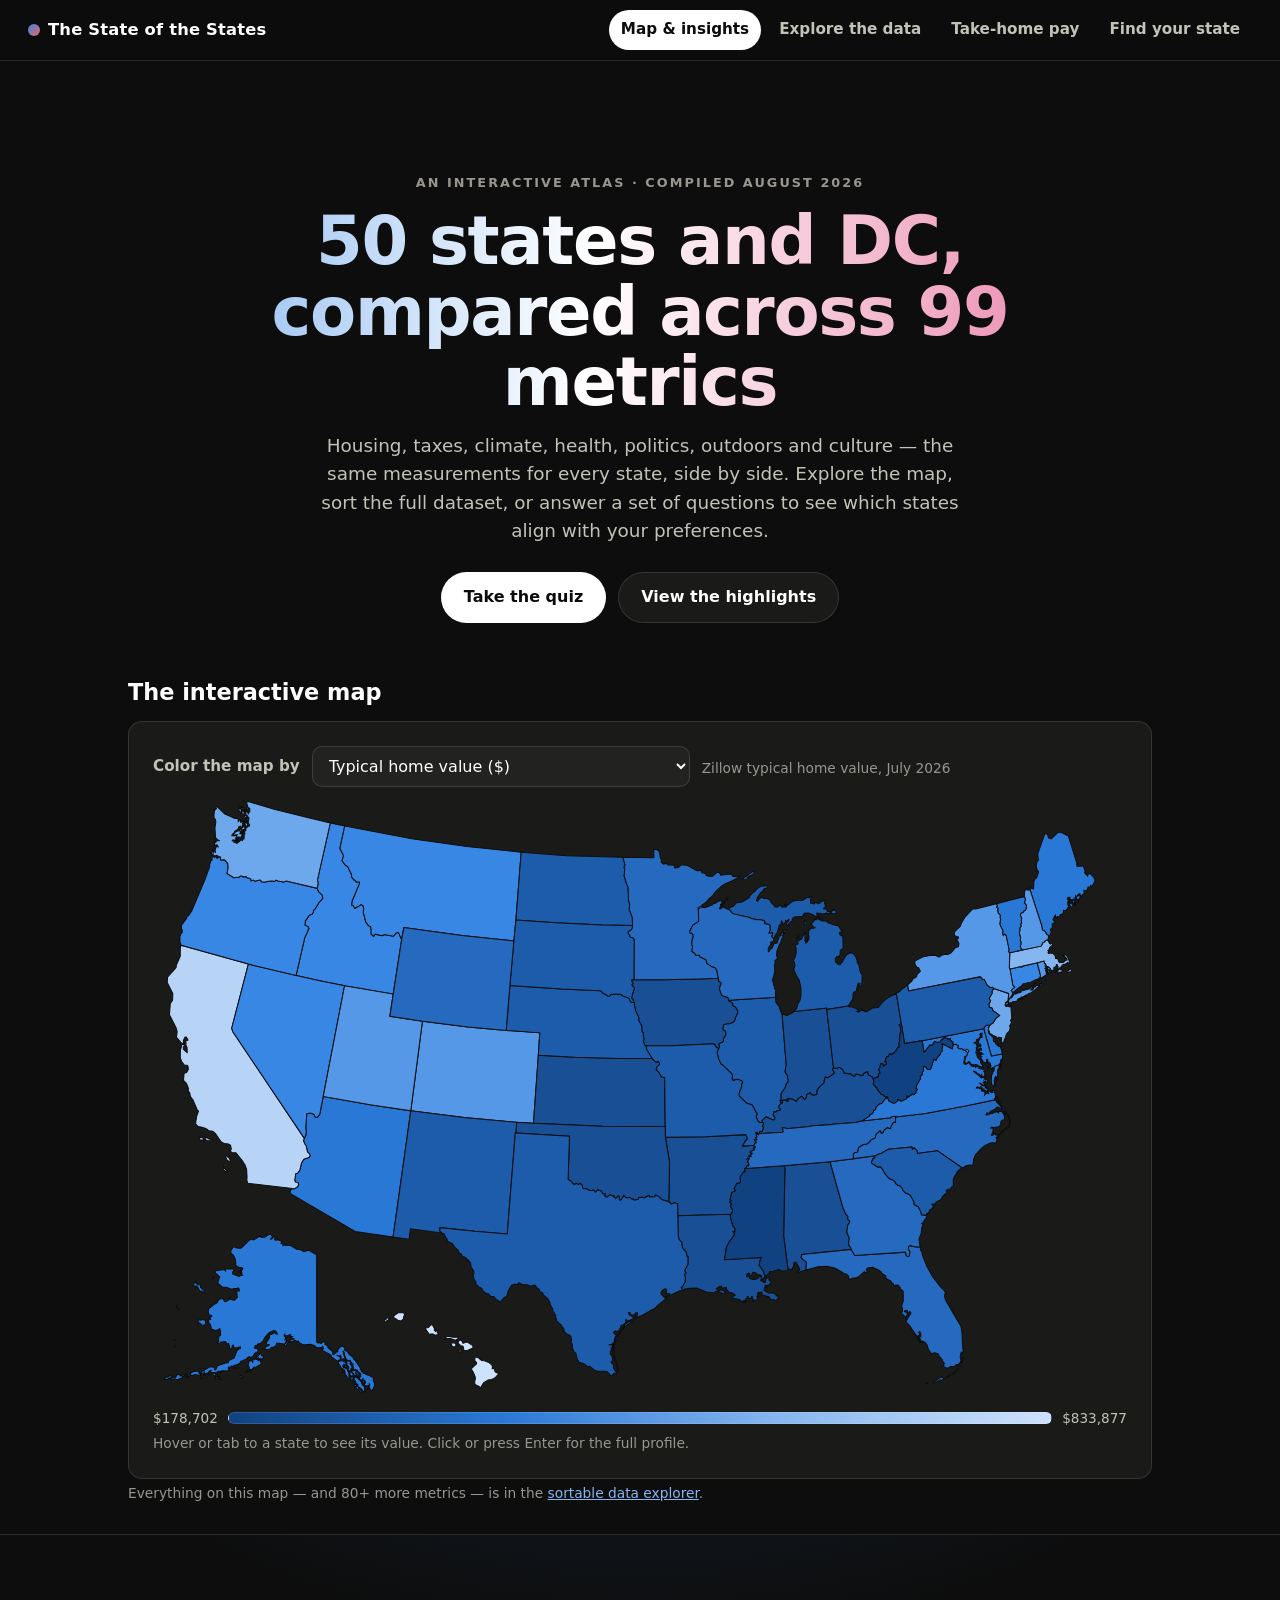
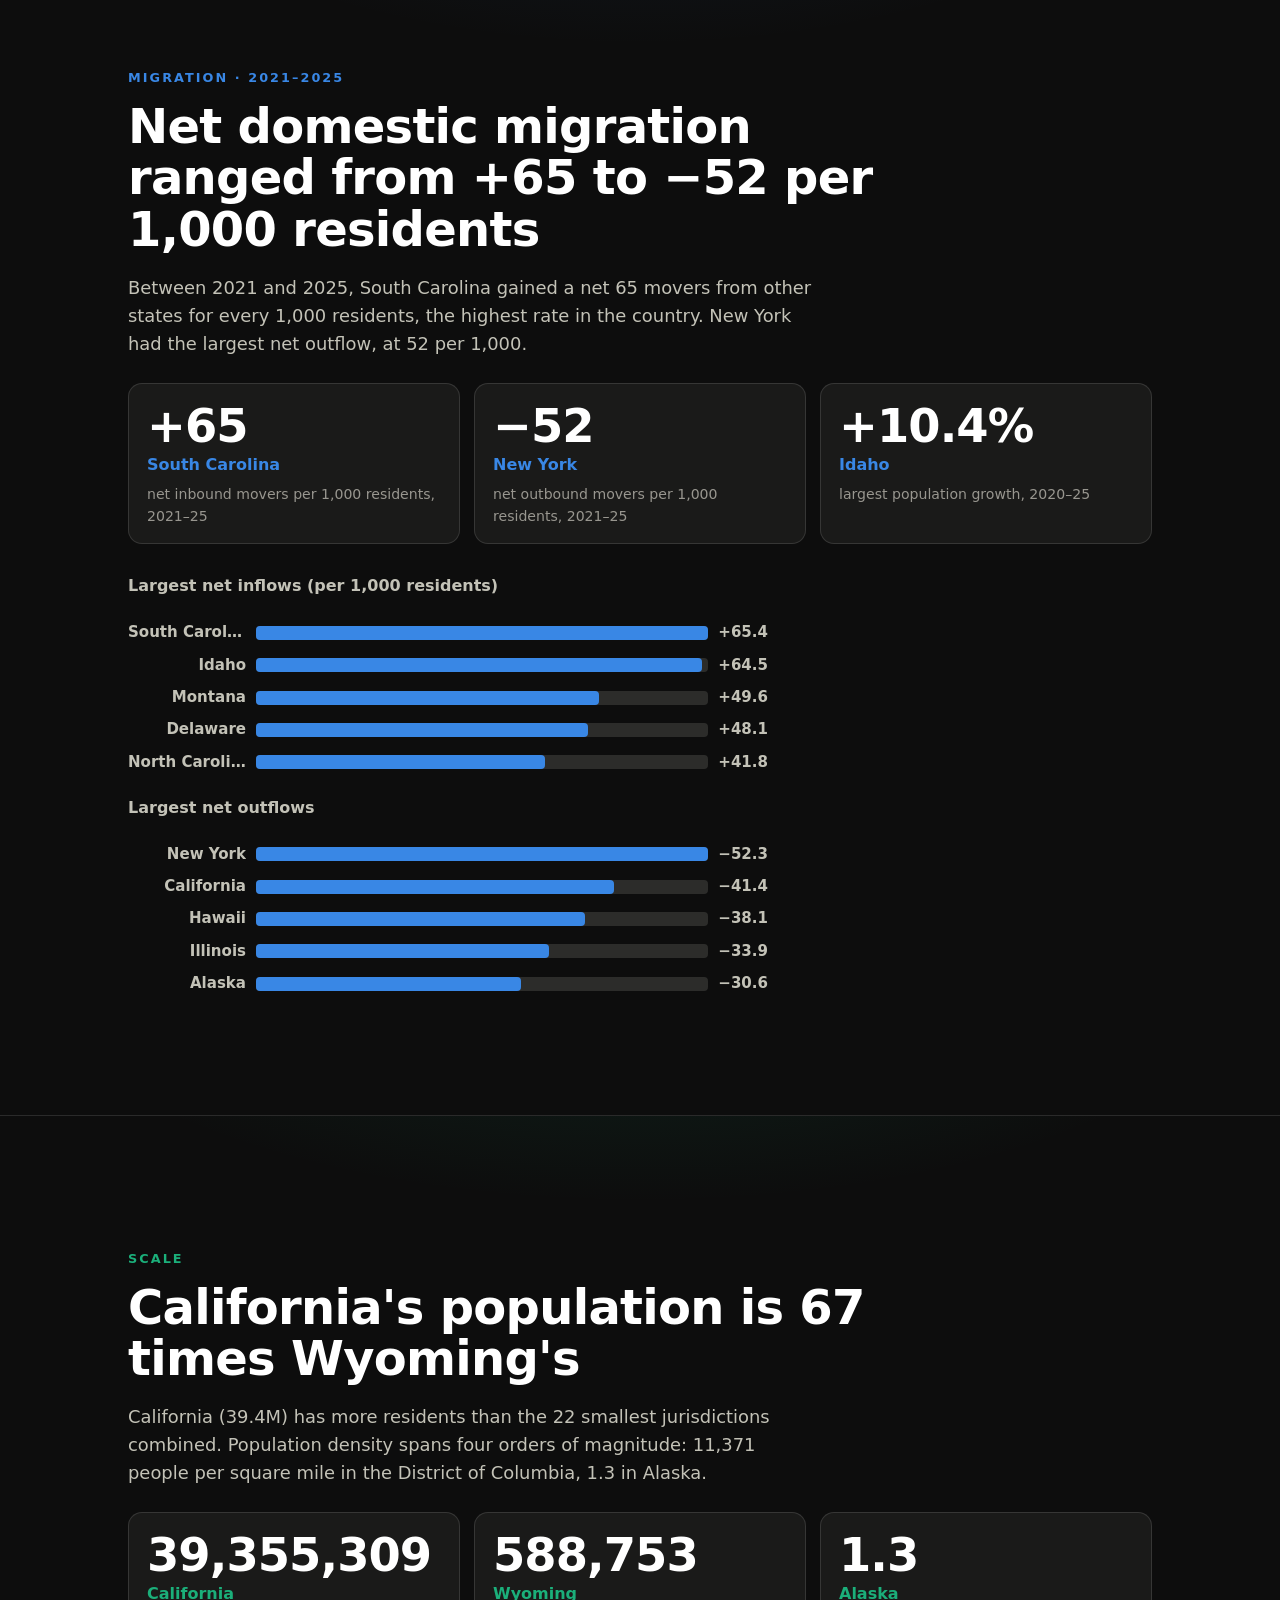
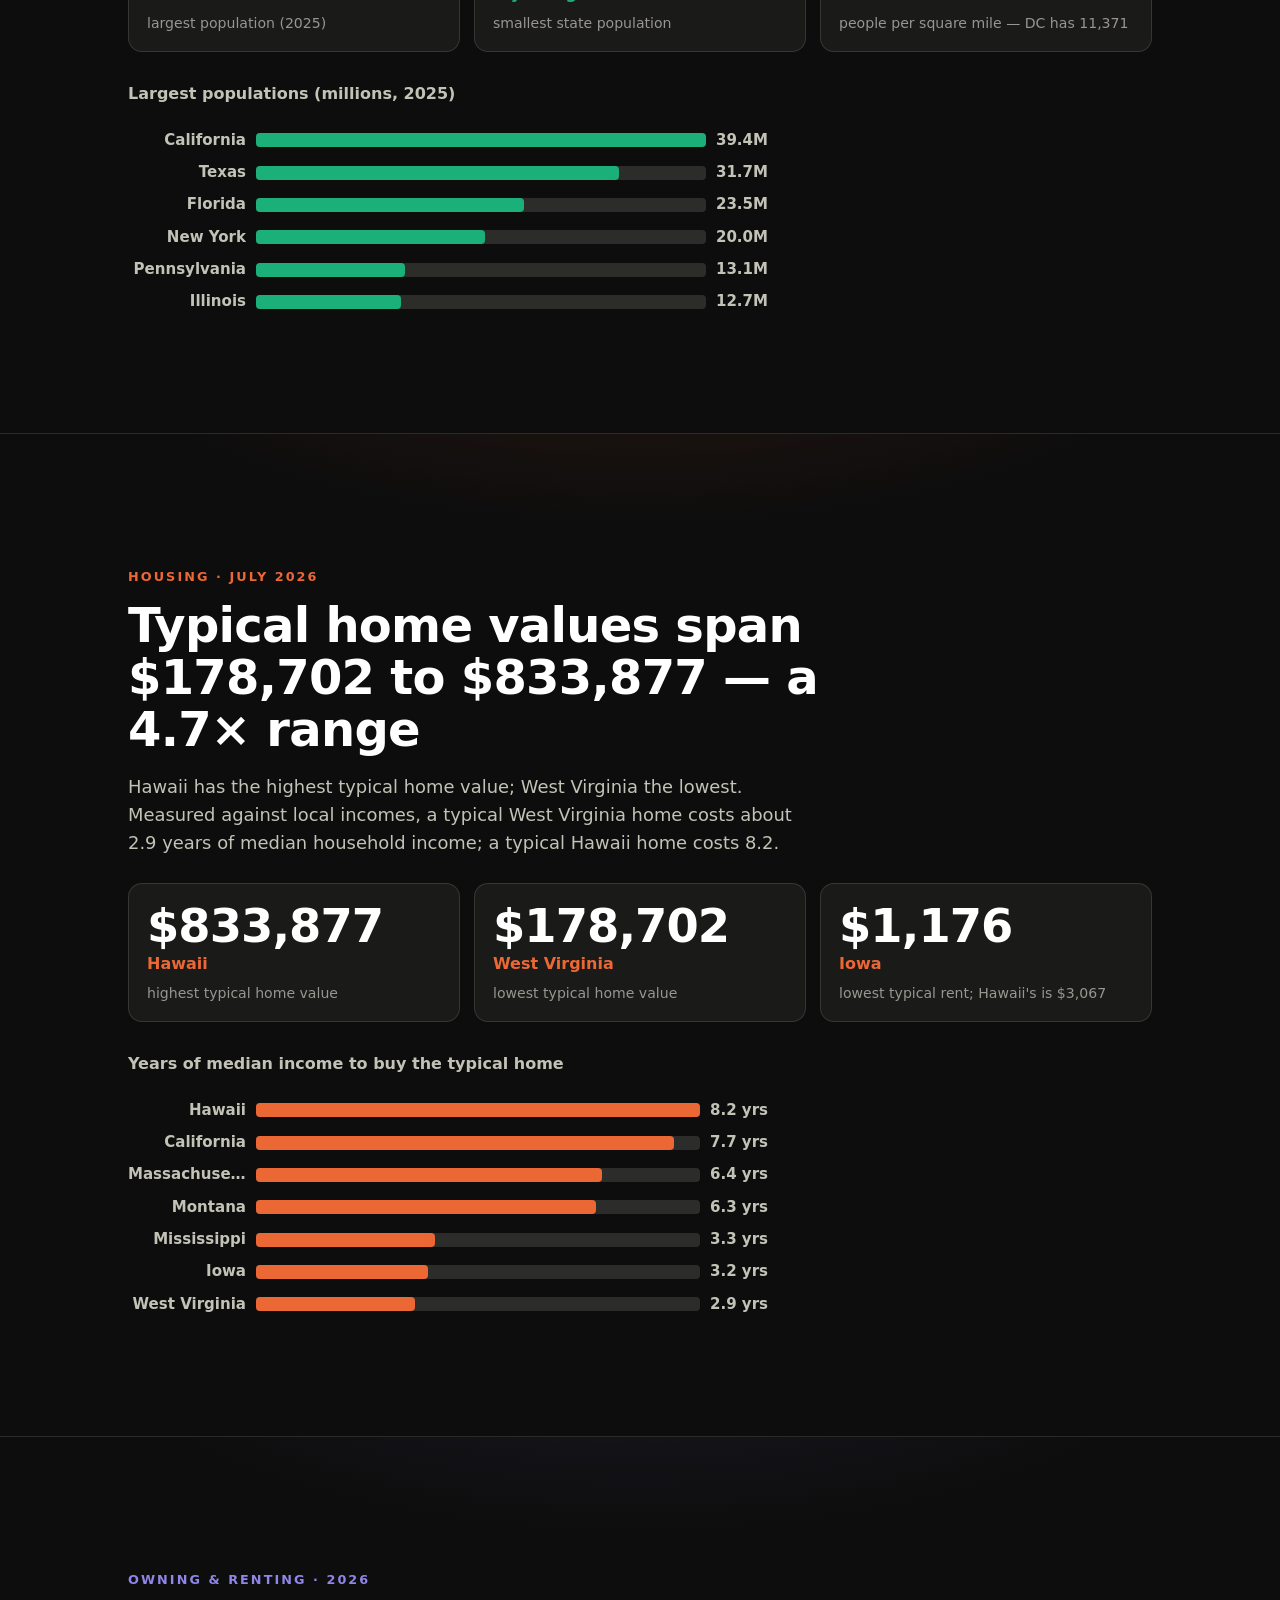
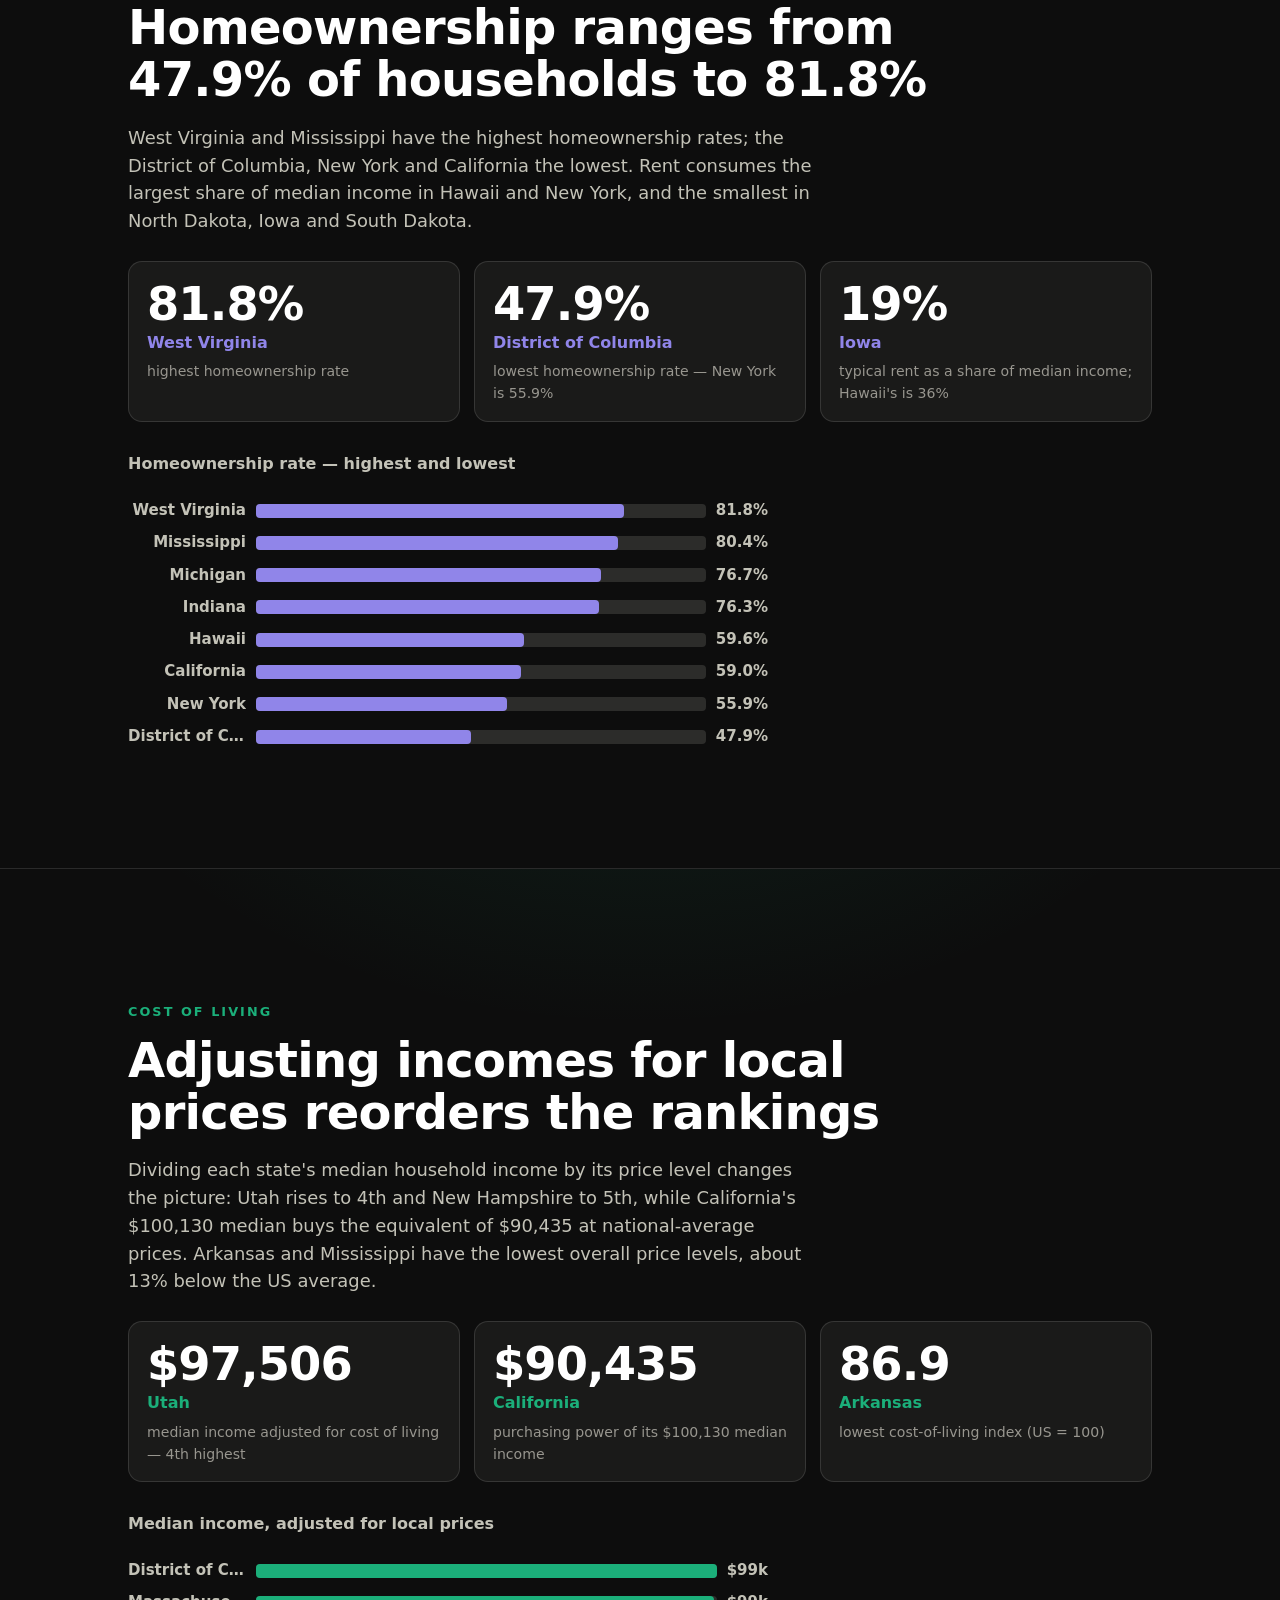
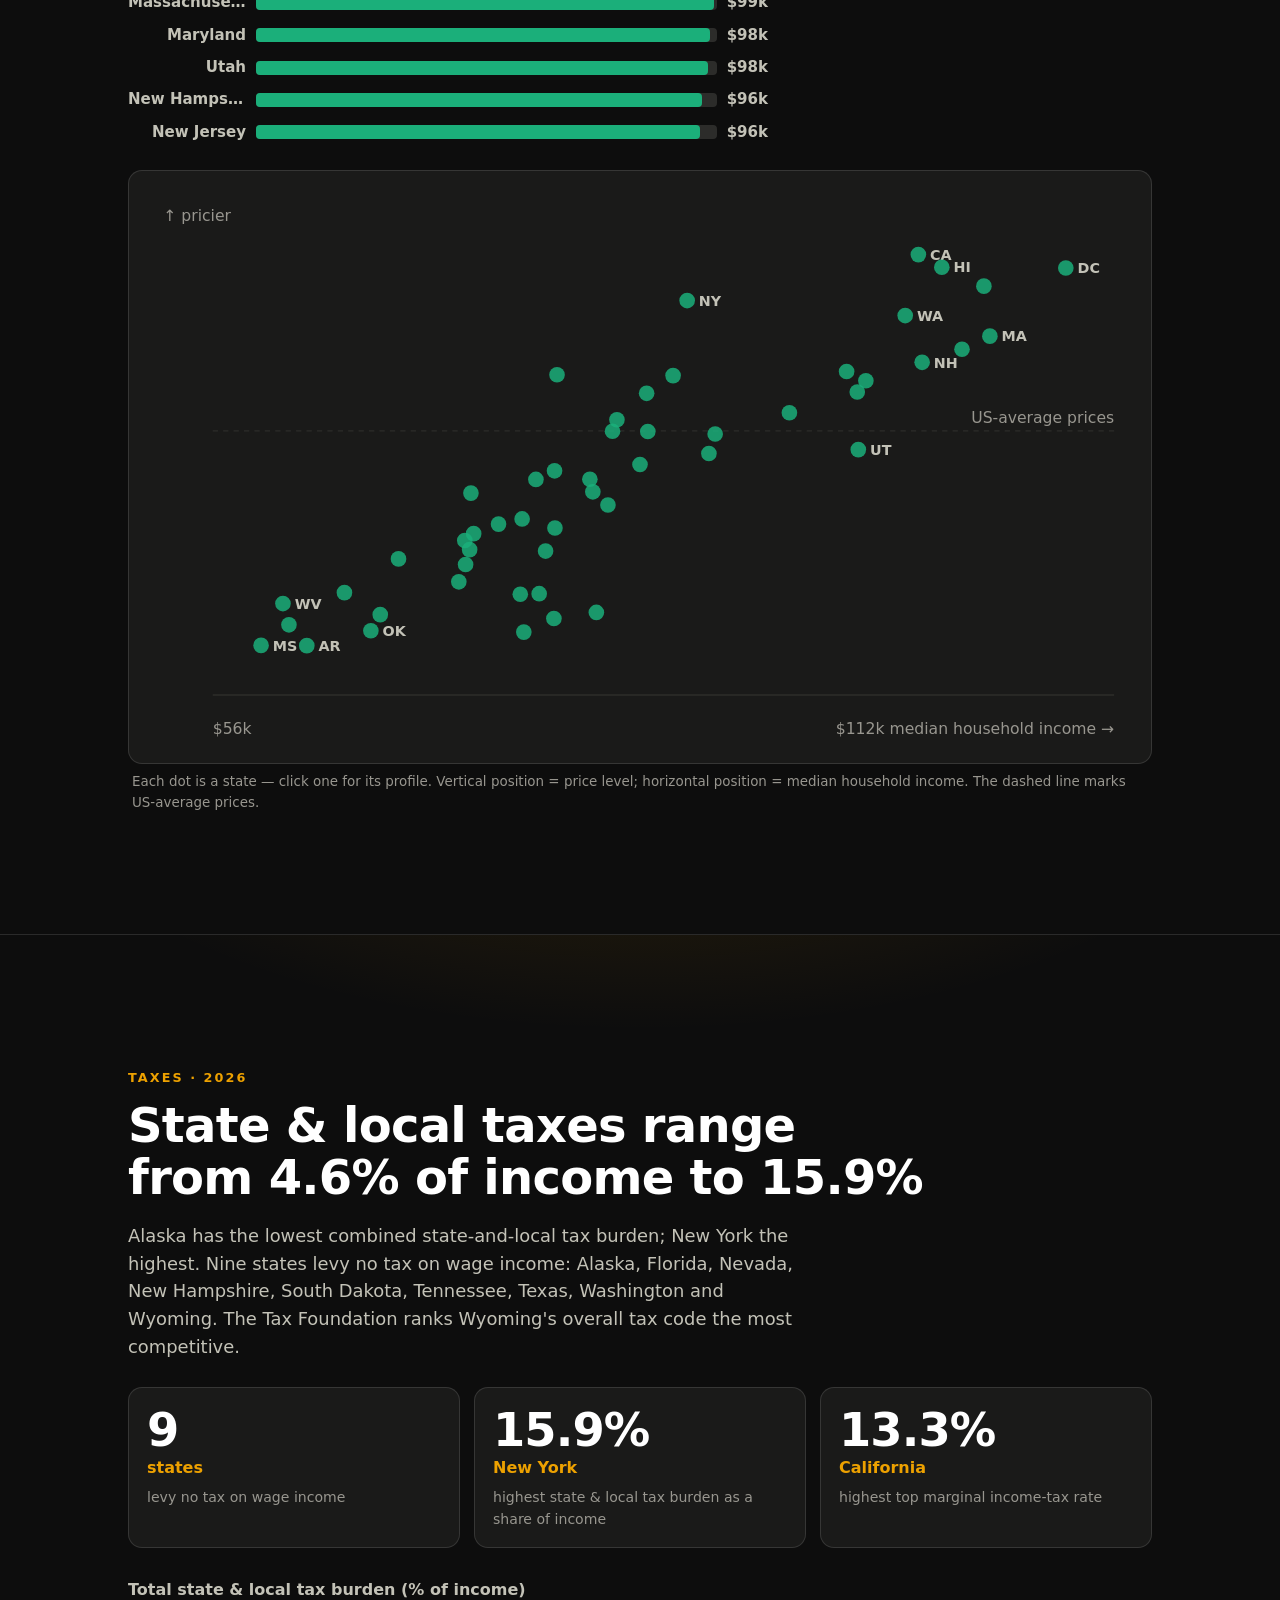
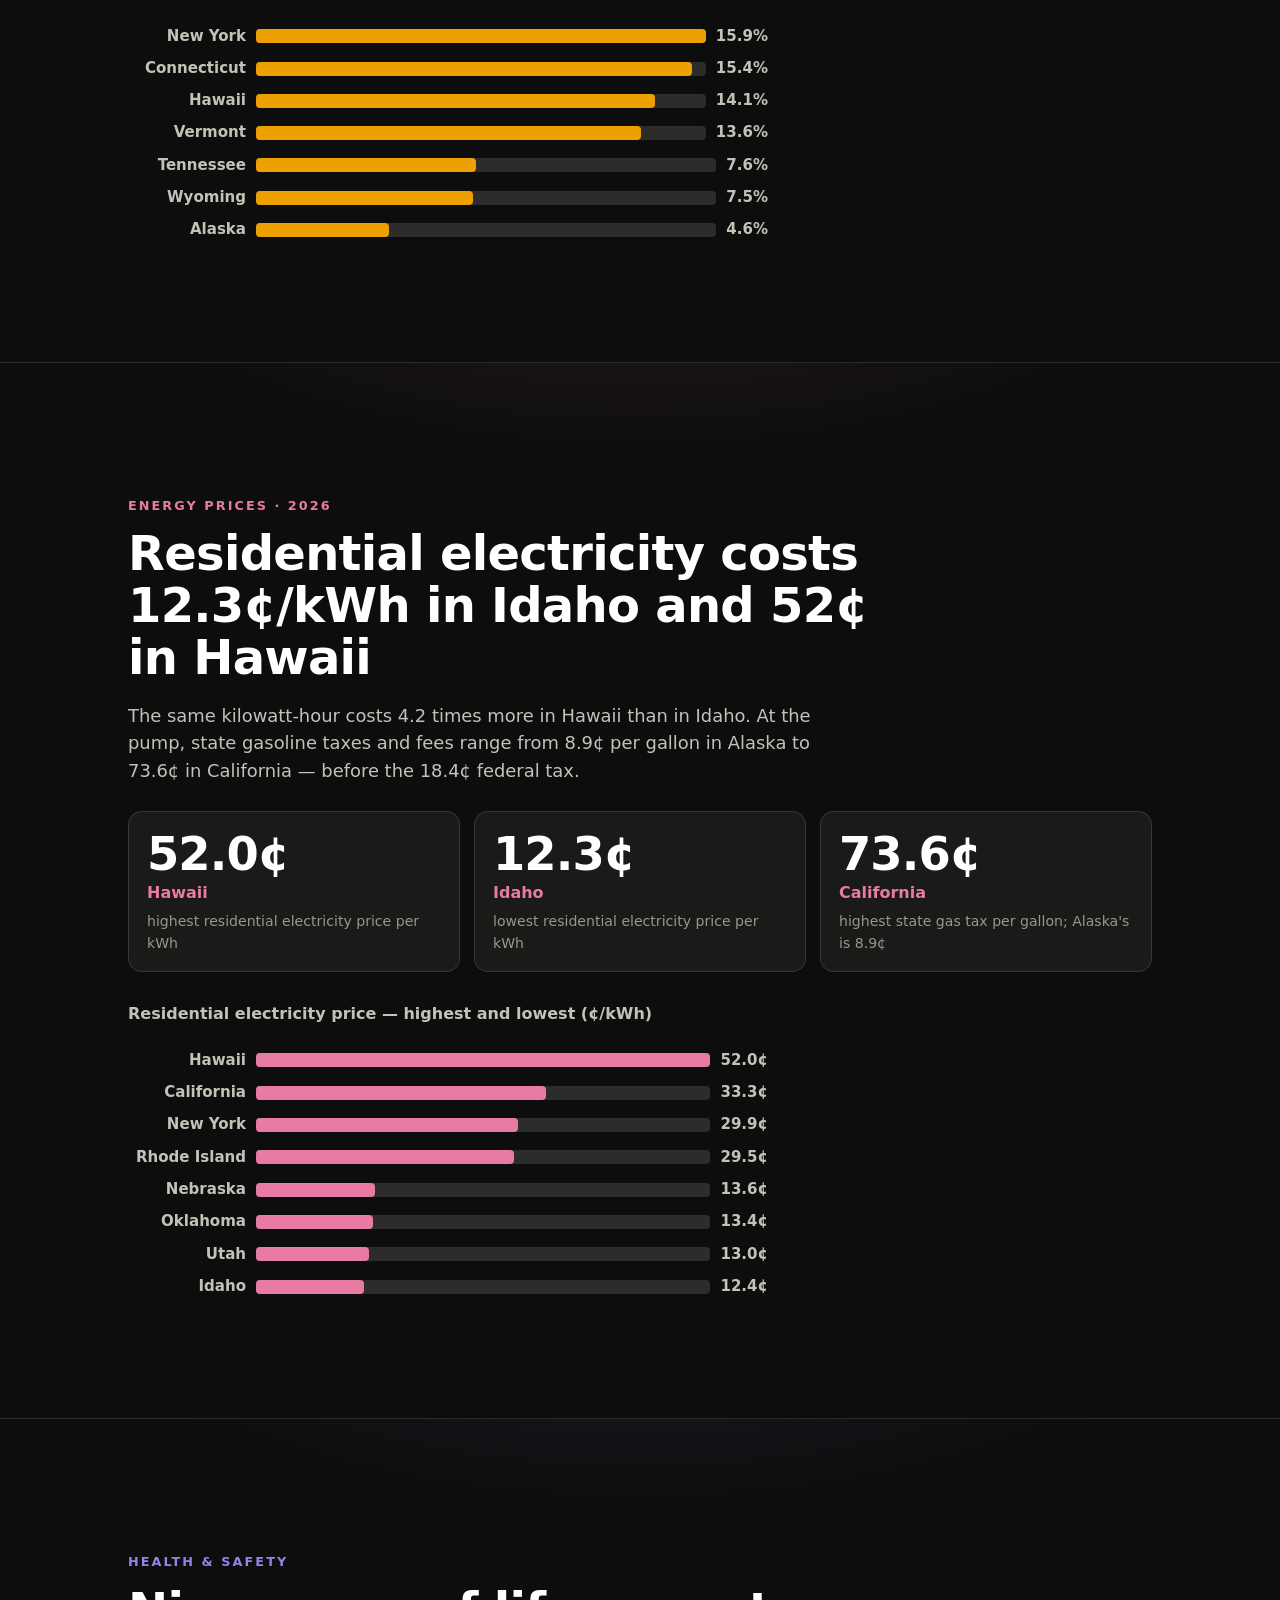
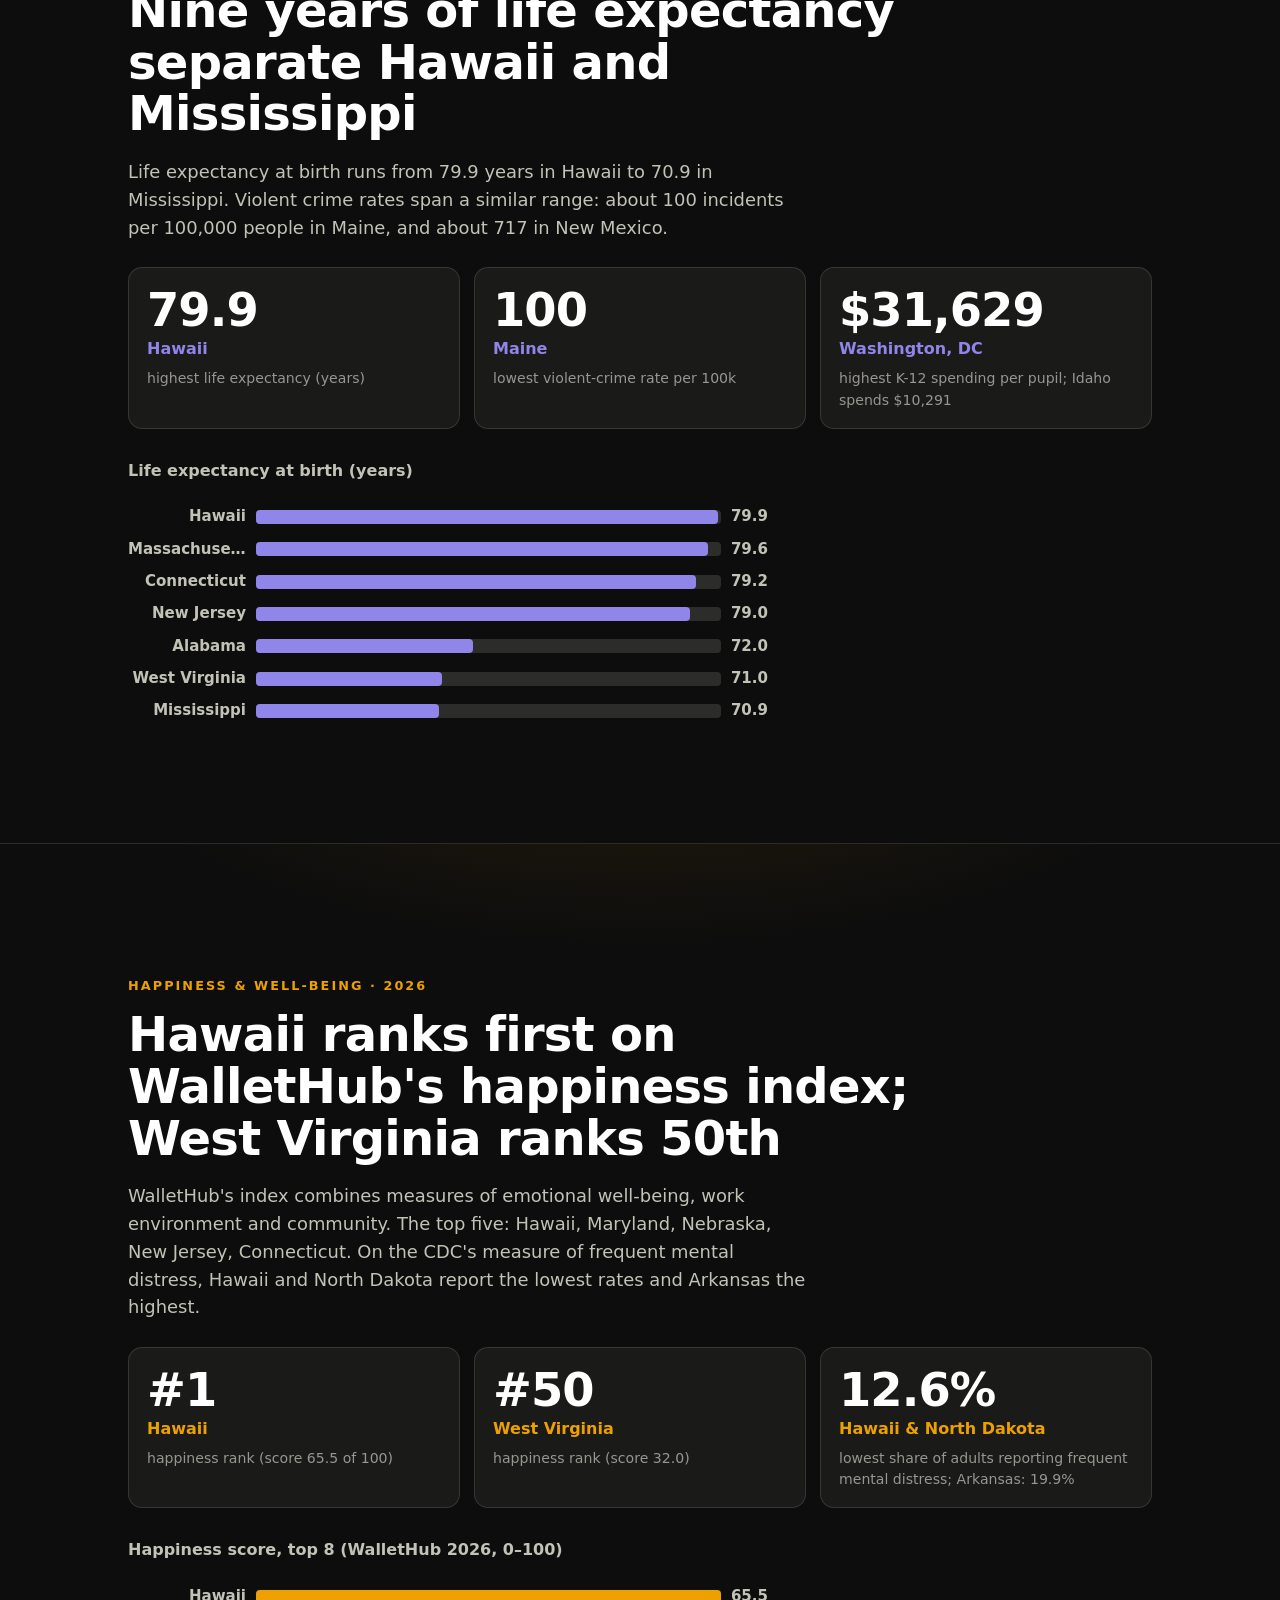
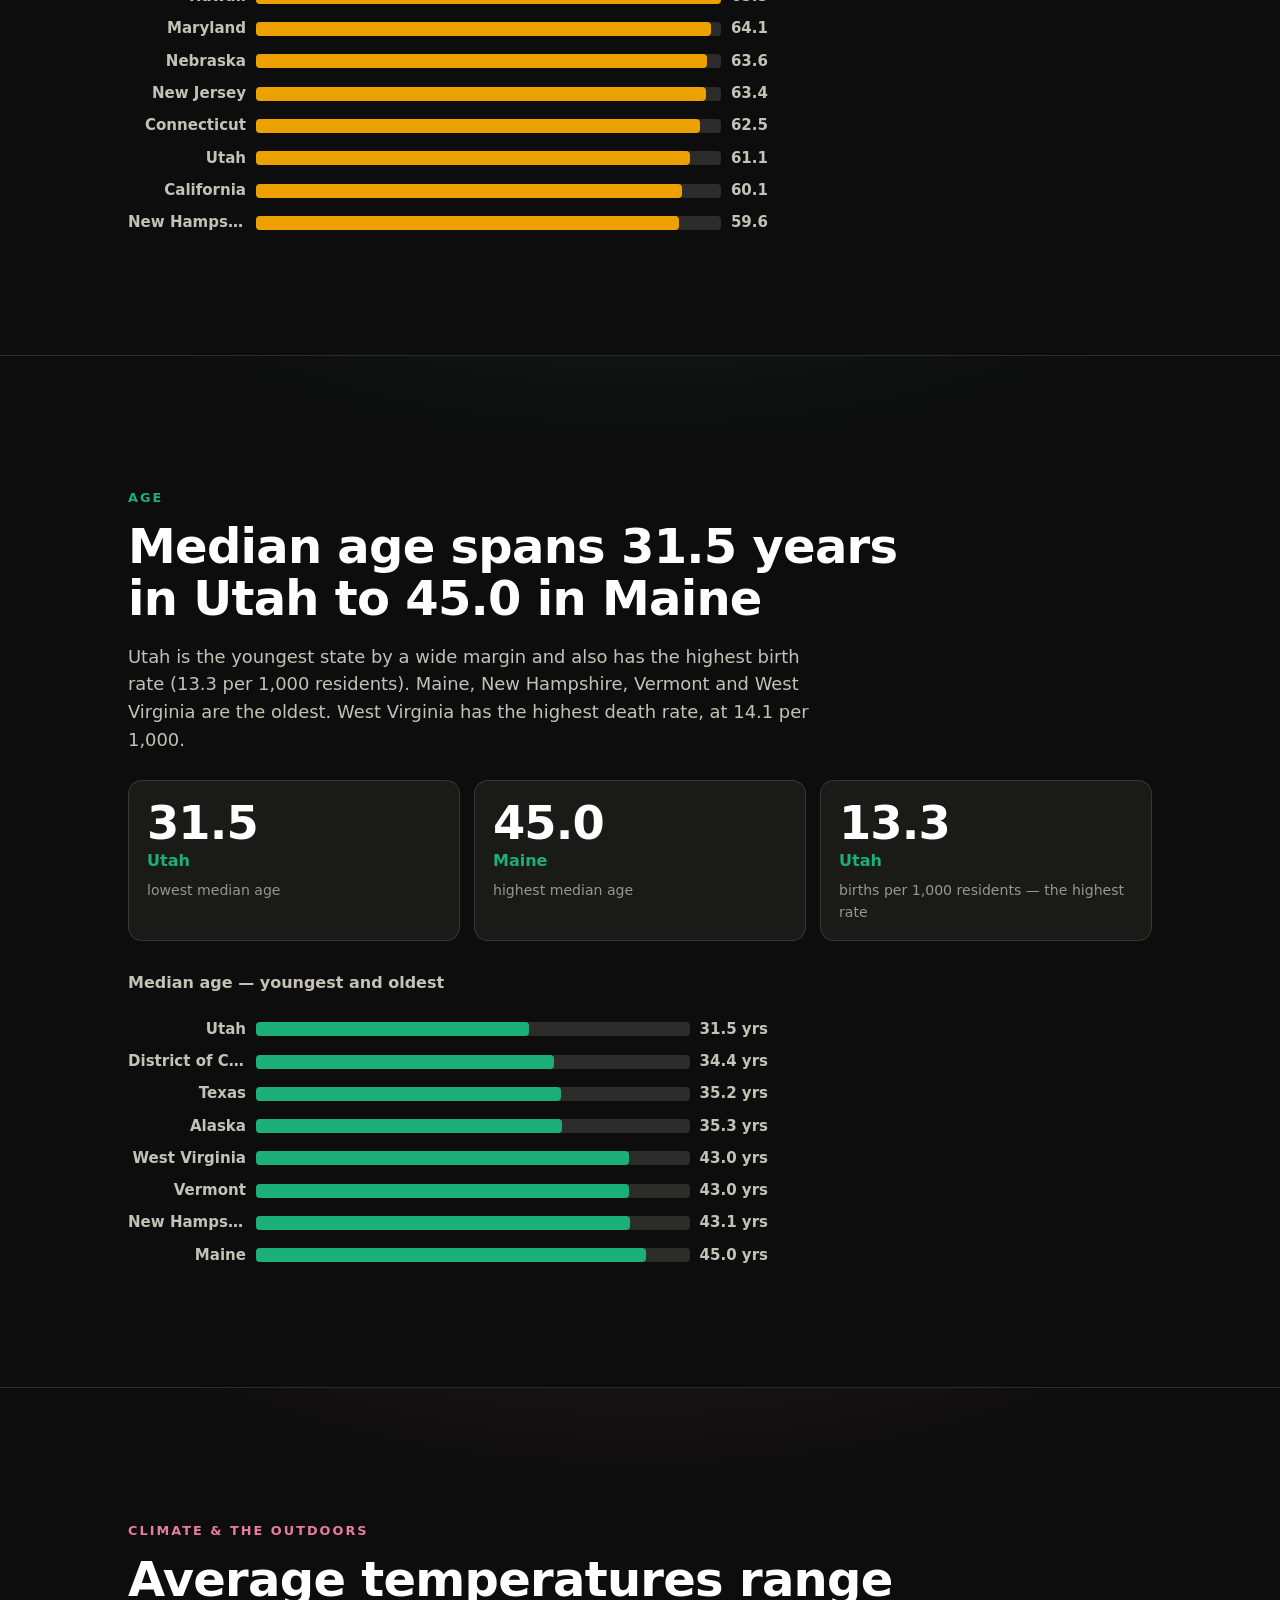
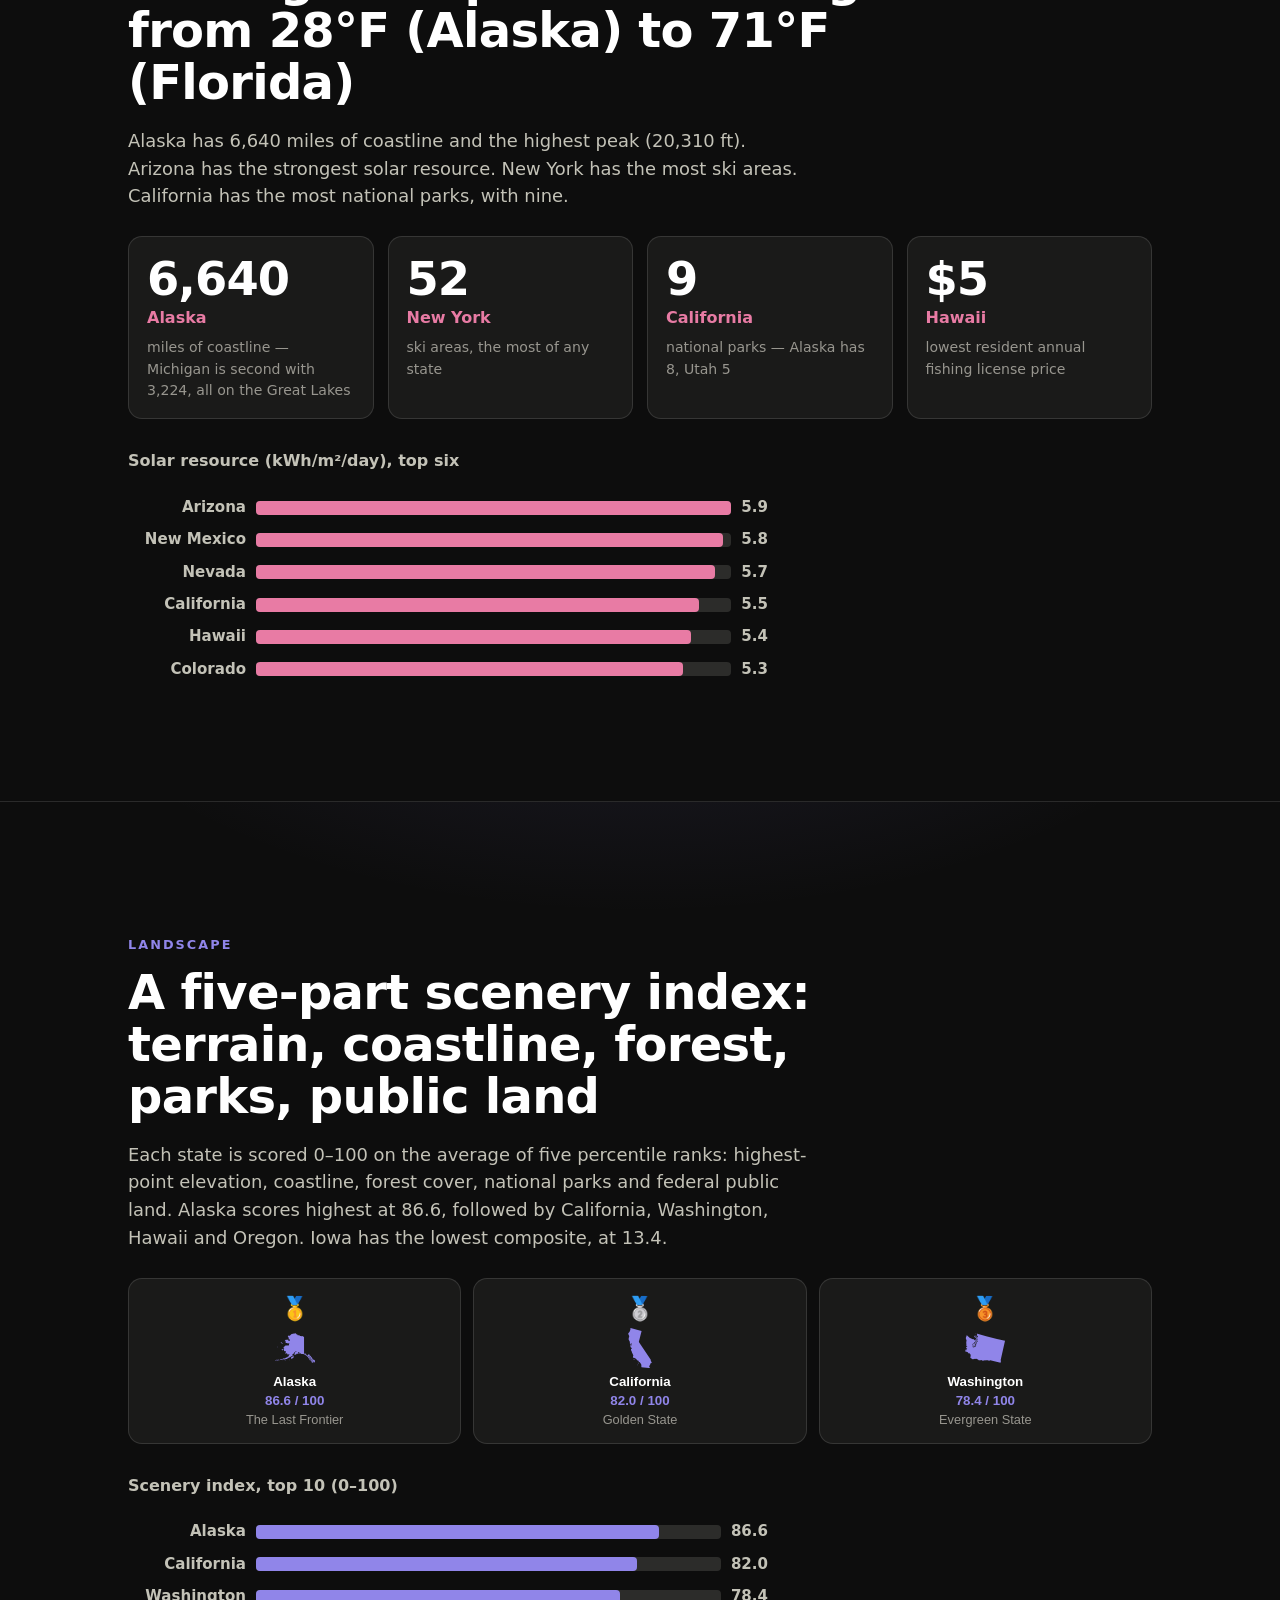
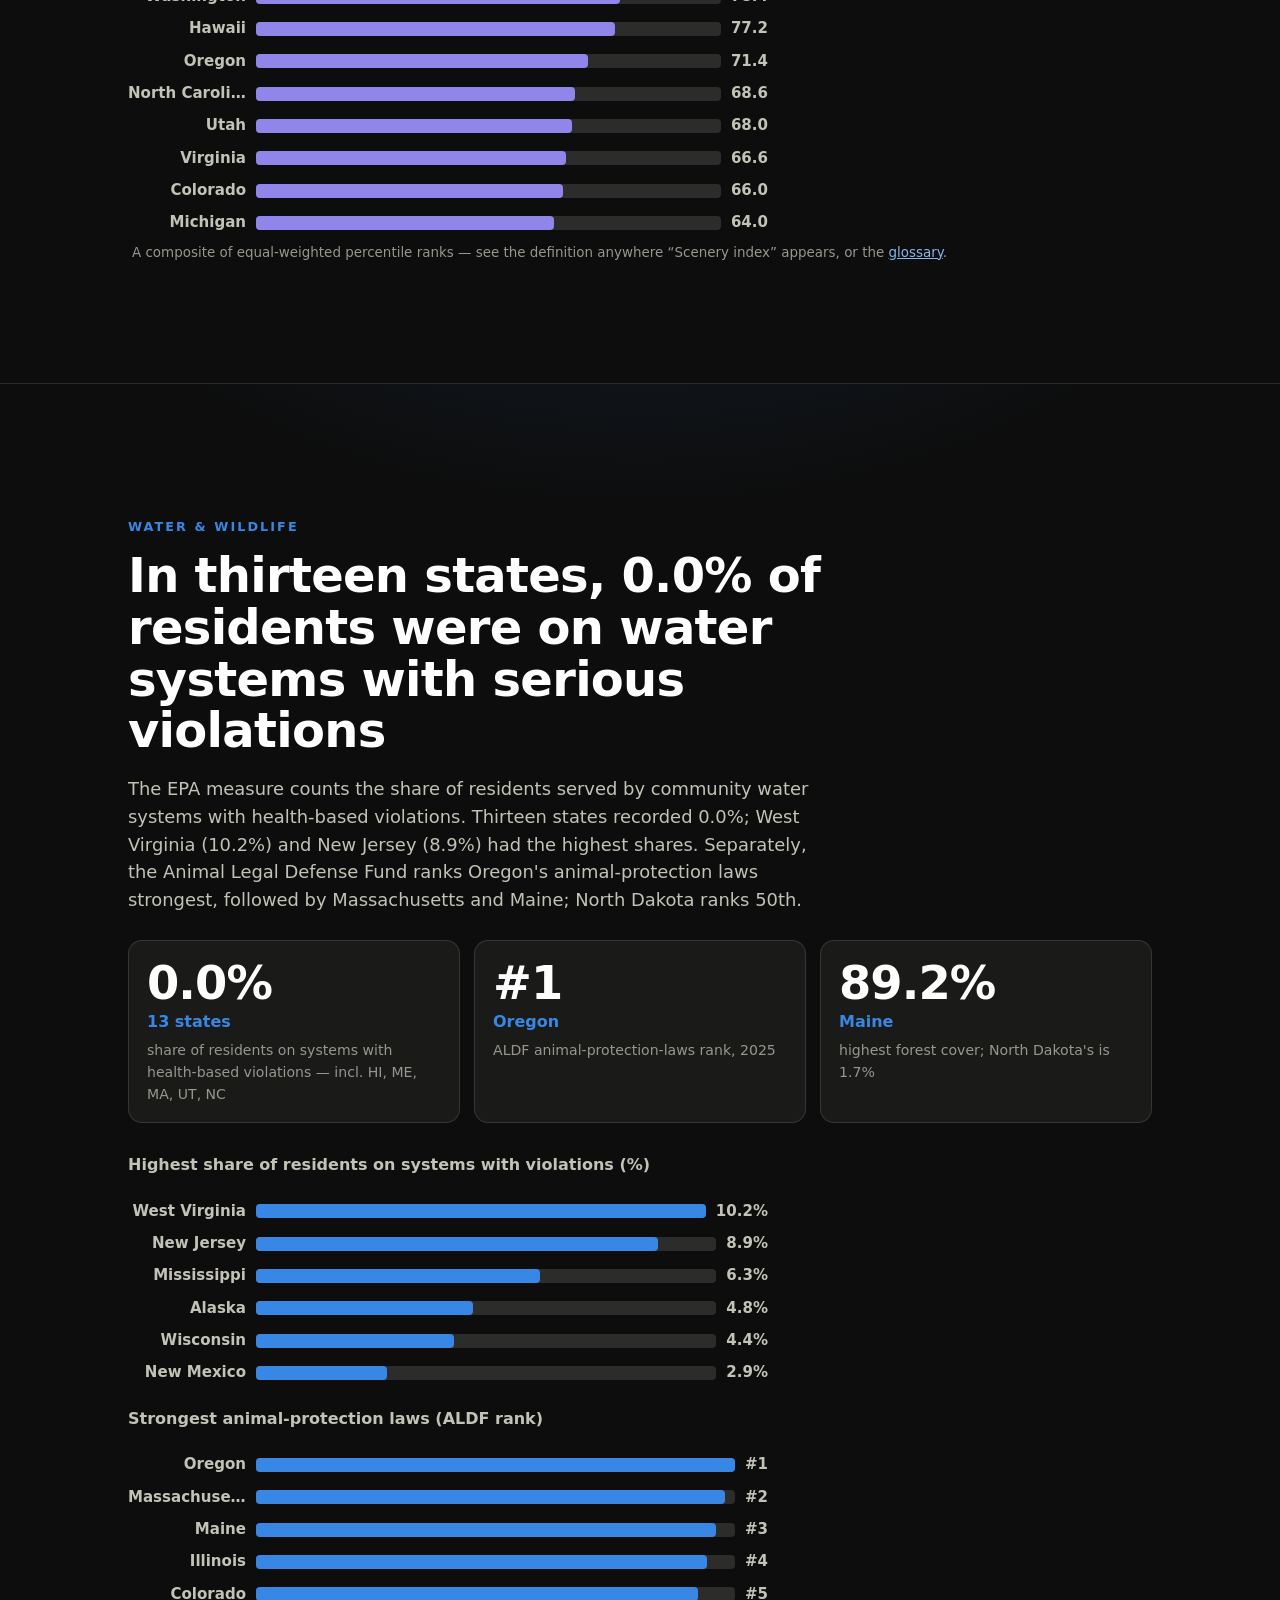
==== commit b2a53325: "Take-home pay comparator page - New paycheck.html: enter a salary + filing status, compare estimated" ====
--- a/index.html
+++ b/index.html
@@ -5,7 +5,7 @@
 <meta name="viewport" content="width=device-width, initial-scale=1">
 <title>The State of the States — every US state, mapped and compared</title>
 <meta name="description" content="An interactive atlas of all 50 states + DC: cost of living, taxes, climate, politics, outdoors and more. Explore the map, sort 99 metrics, or take a quiz to see which states match your preferences.">
-<link rel="stylesheet" href="assets/site.css?v=3">
+<link rel="stylesheet" href="assets/site.css?v=4">
 <link rel="icon" href="data:image/svg+xml,<svg xmlns='http://www.w3.org/2000/svg' viewBox='0 0 100 100'><text y='.9em' font-size='90'>🗺️</text></svg>">
 </head>
 <body>
@@ -15,6 +15,7 @@
   <a class="brand" href="index.html"><span class="flag-dot" aria-hidden="true"></span>The State of the States</a>
   <a class="nav-link" href="index.html" aria-current="page">Map &amp; insights</a>
   <a class="nav-link" href="explore.html">Explore the data</a>
+  <a class="nav-link" href="paycheck.html">Take-home pay</a>
   <a class="nav-link" href="survey.html">Find your state</a>
 </nav>
 
@@ -395,9 +396,9 @@
   </div>
 </footer>
 
-<script src="assets/data.js?v=3"></script>
-<script src="assets/common.js?v=3"></script>
-<script src="assets/map.js?v=3"></script>
-<script src="assets/insights.js?v=3"></script>
+<script src="assets/data.js?v=4"></script>
+<script src="assets/common.js?v=4"></script>
+<script src="assets/map.js?v=4"></script>
+<script src="assets/insights.js?v=4"></script>
 </body>
 </html>
--- a/assets/site.css
+++ b/assets/site.css
@@ -419,6 +419,27 @@
 .save-form { display: inline-flex; gap: 6px; }
 .save-form input { padding: 7px 10px; border-radius: 999px; font-size: 0.9rem; width: 150px; }
 
+/* ---------- v4: take-home pay page ---------- */
+.pay-inputs {
+  display: grid; grid-template-columns: repeat(auto-fit, minmax(240px, 1fr)); gap: 16px 26px;
+  background: var(--surface); border: 1px solid var(--hairline); border-radius: var(--radius);
+  padding: 20px; margin-top: 18px;
+}
+.pay-inputs .field { display: grid; gap: 6px; align-content: start; }
+.pay-inputs .field > span { font-size: 0.82rem; font-weight: 700; color: var(--ink-muted); text-transform: uppercase; letter-spacing: 0.08em; }
+.salary-wrap {
+  display: flex; align-items: center; gap: 6px;
+  background: var(--surface-2); border: 1px solid var(--hairline); border-radius: 10px; padding: 4px 12px;
+  font-size: 1.35rem; font-weight: 800;
+}
+.salary-wrap input {
+  all: unset; width: 100%; font-size: 1.35rem; font-weight: 800; font-variant-numeric: tabular-nums;
+  padding: 6px 0; color: var(--ink);
+}
+.pay-inputs input[type="range"] { width: 100%; accent-color: var(--focus); }
+#pay-table td, #pay-table th { text-align: right; }
+#pay-table td:first-child, #pay-table th:first-child { text-align: left; }
+
 /* ---------- v3: statehood timeline ---------- */
 .timeline { position: relative; height: 128px; margin: 26px 0 10px; }
 .timeline .tl-track { position: absolute; left: 0; right: 0; top: 56px; height: 2px; background: var(--grid); }
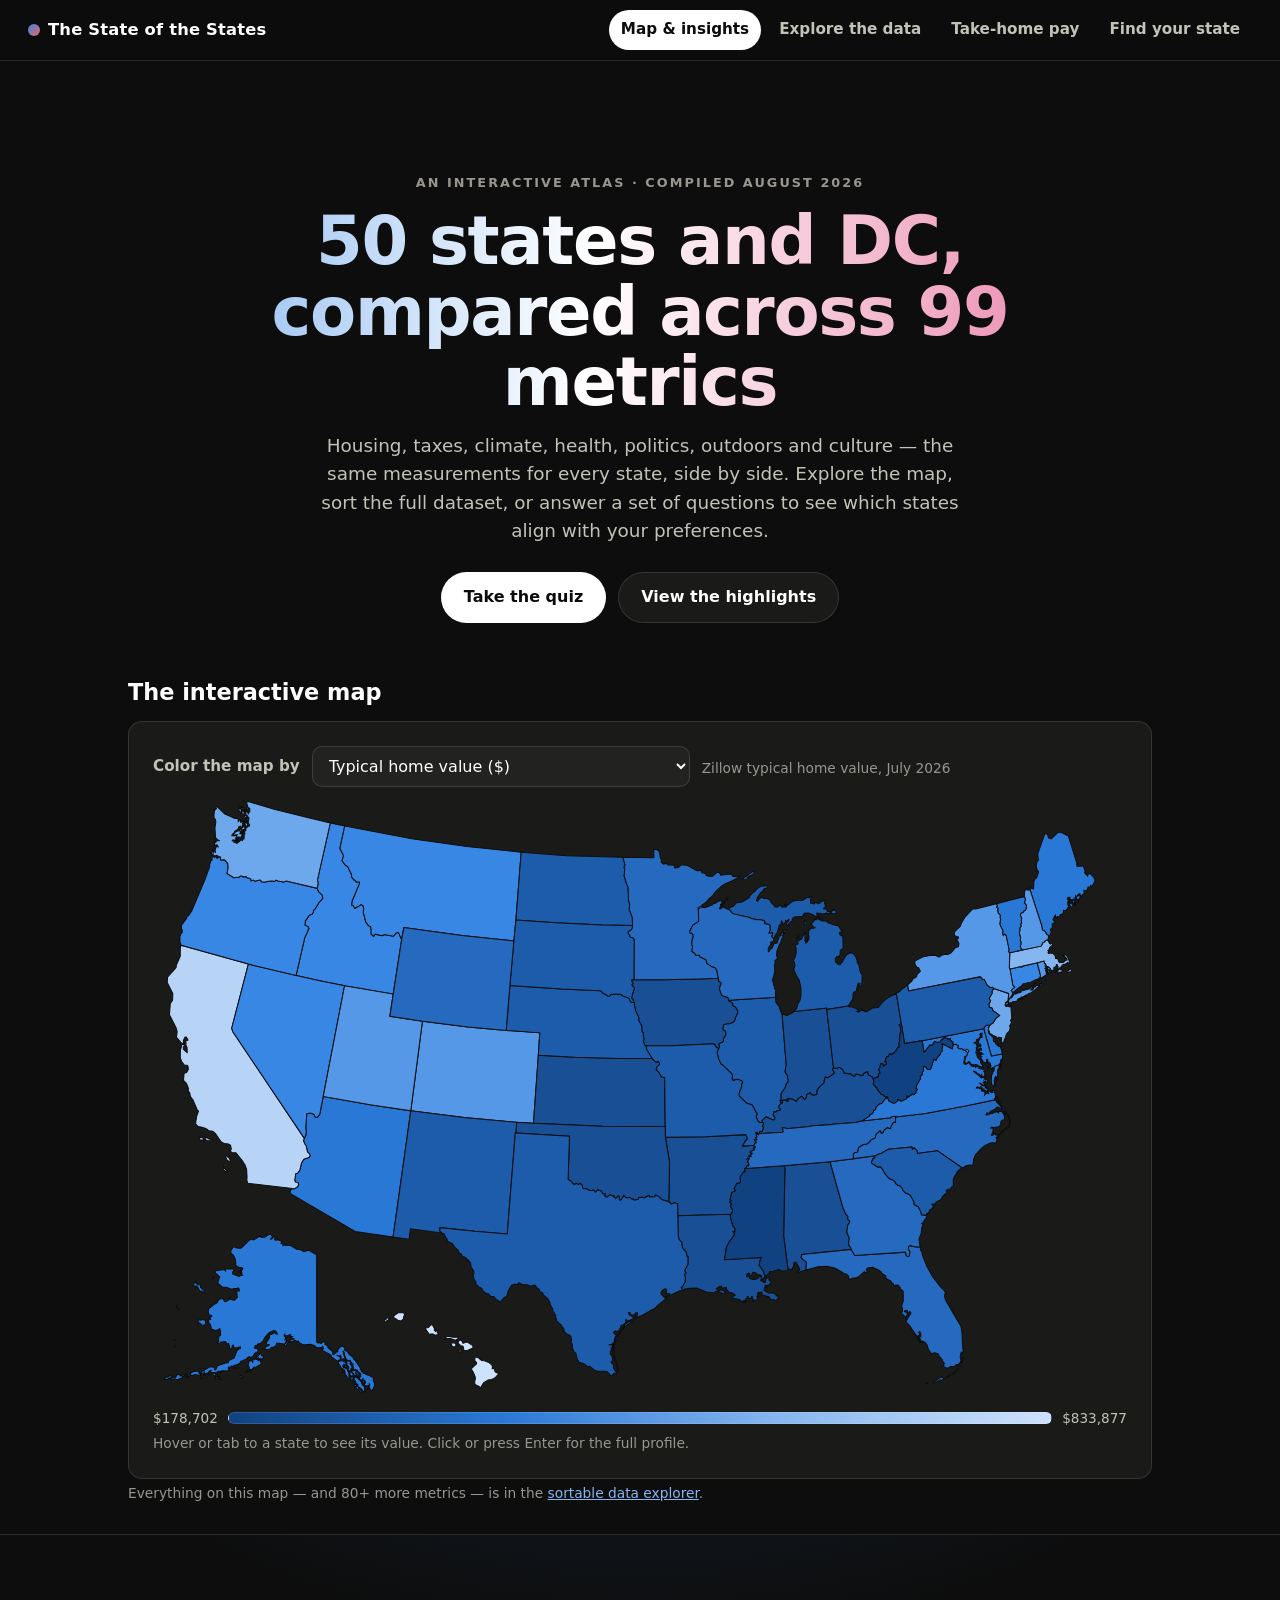
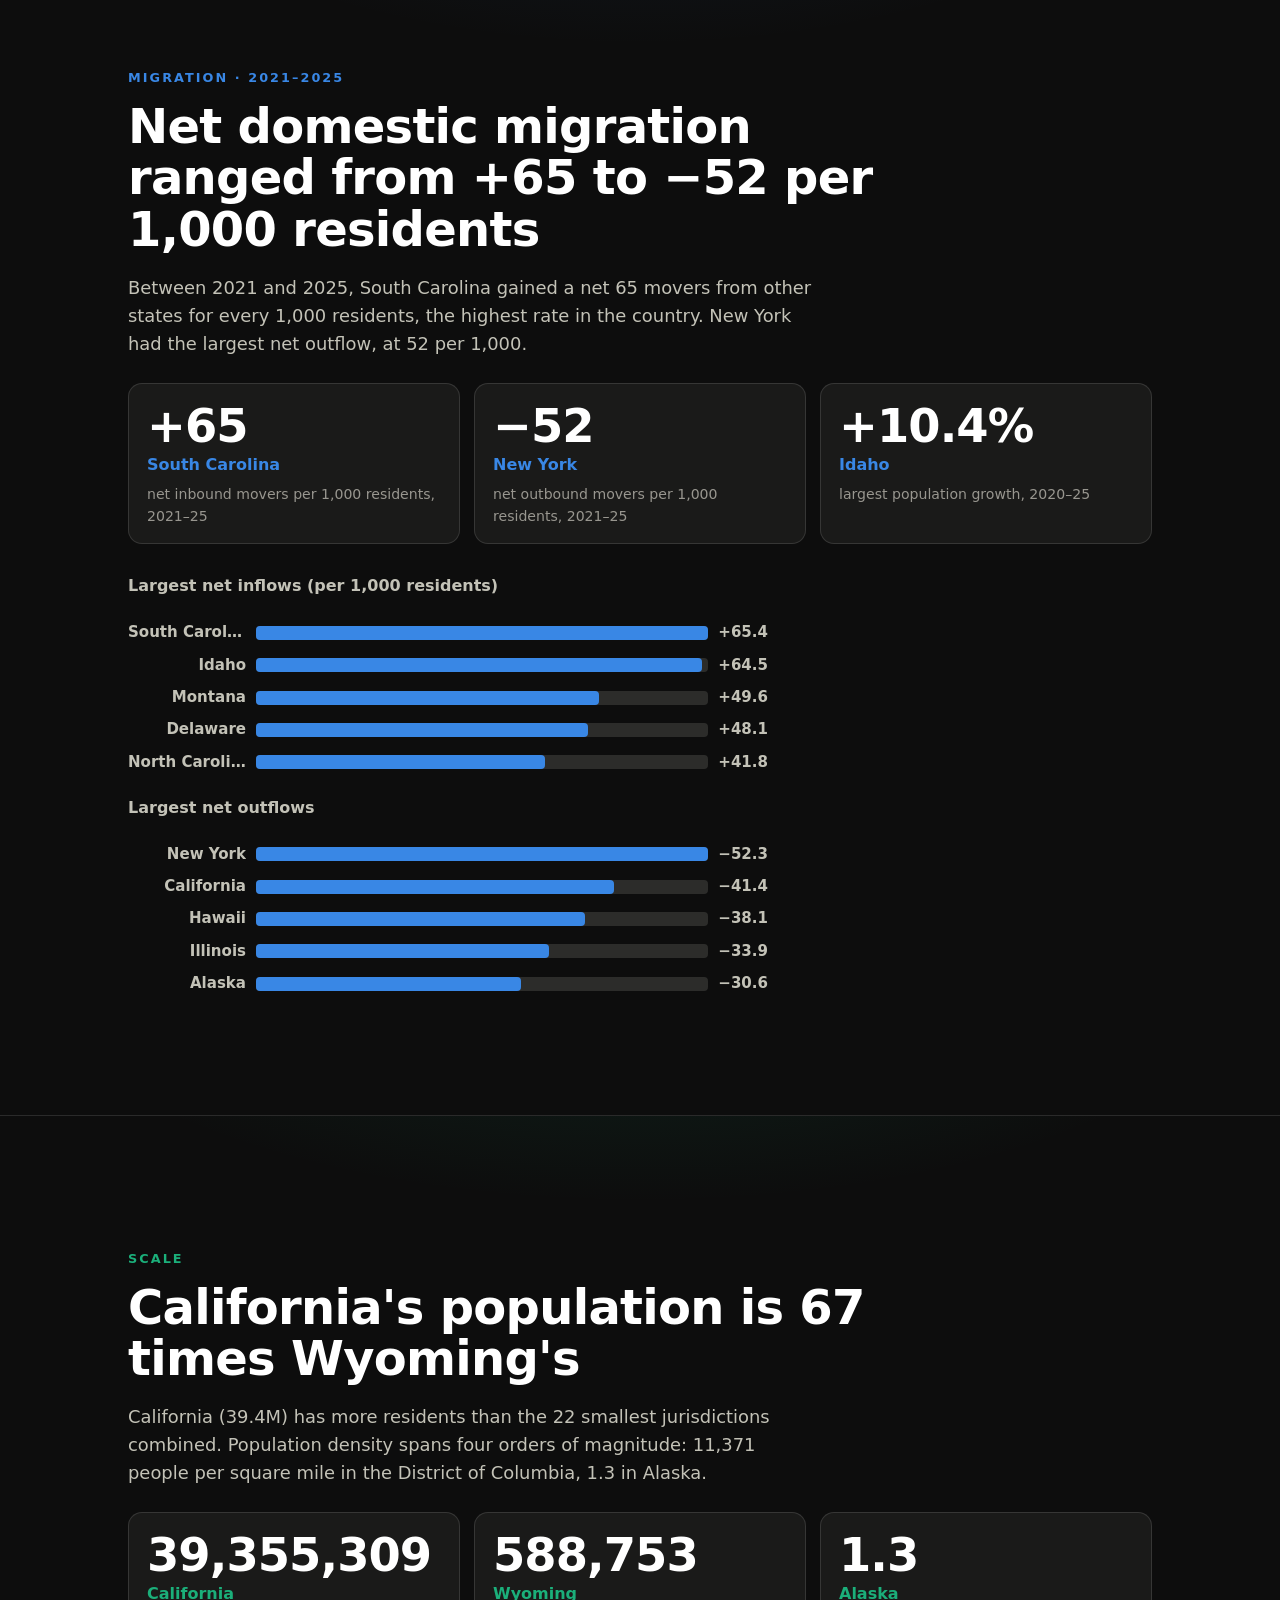
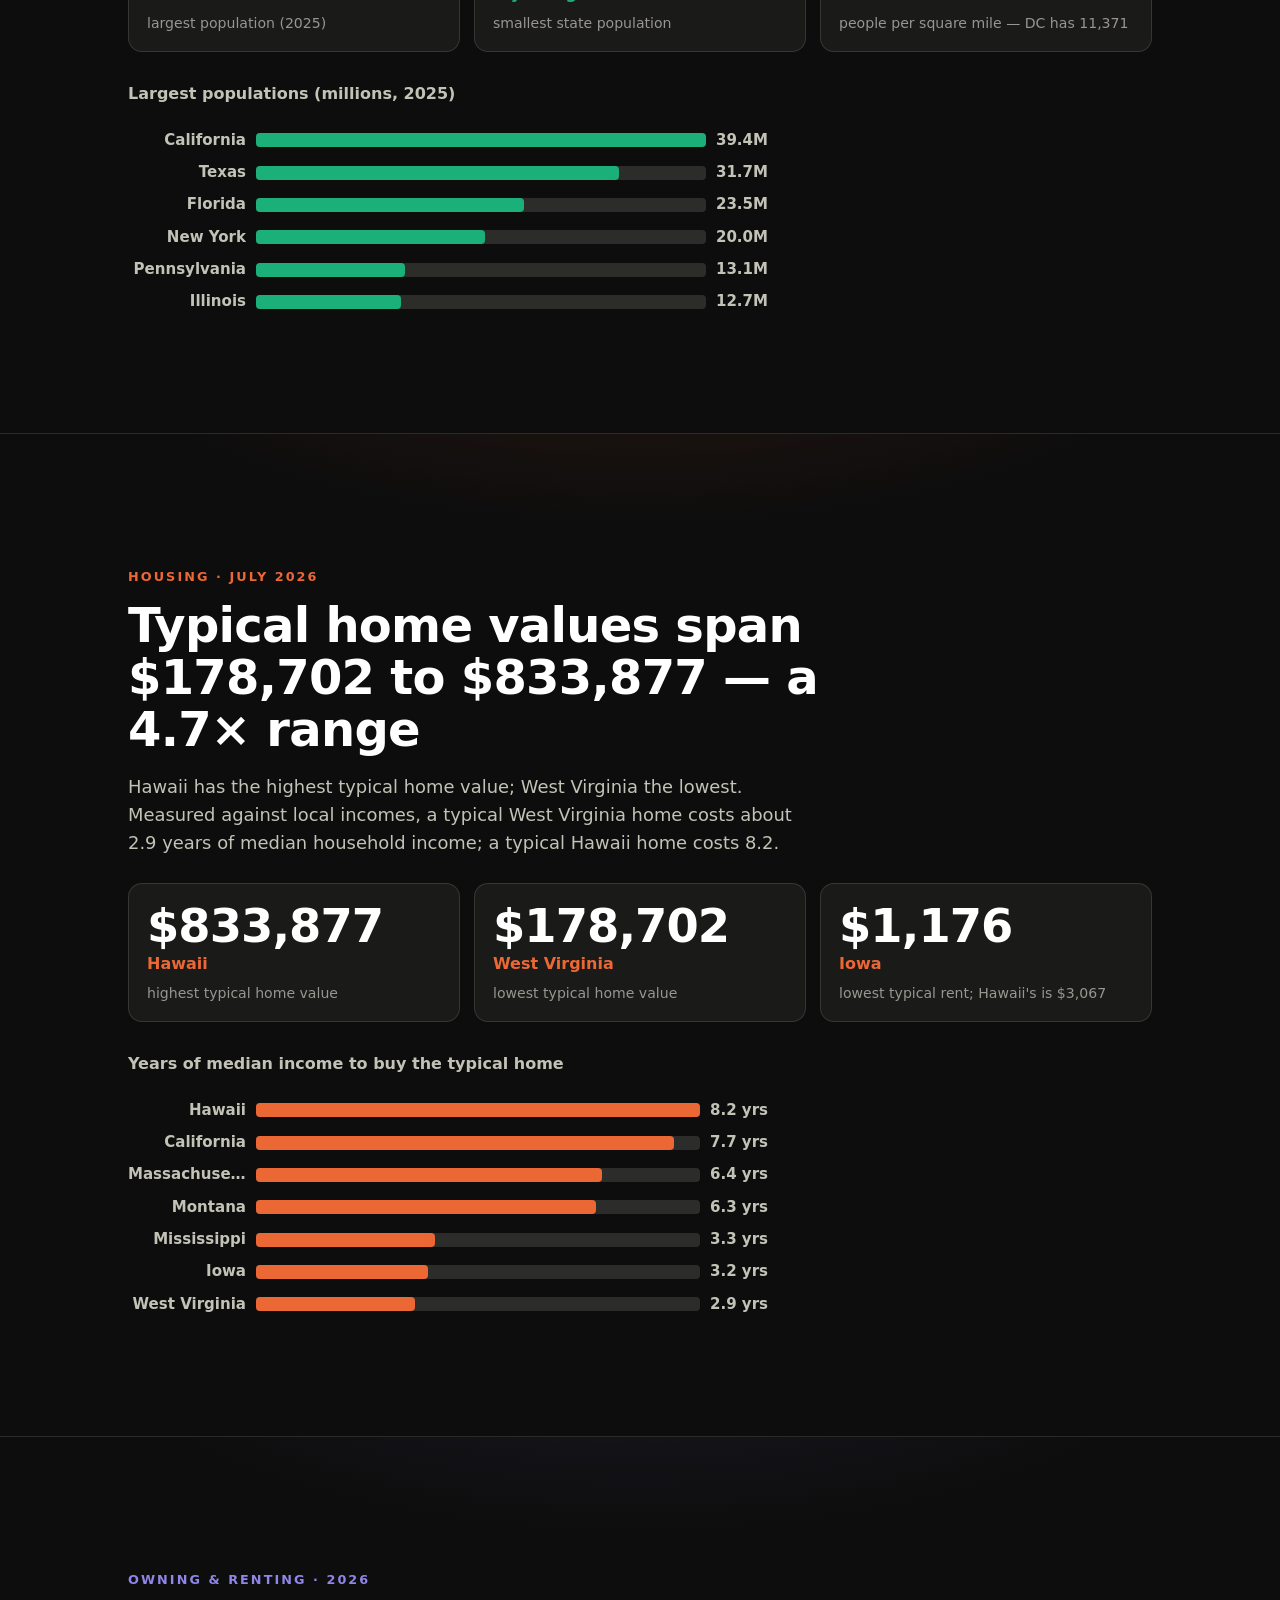
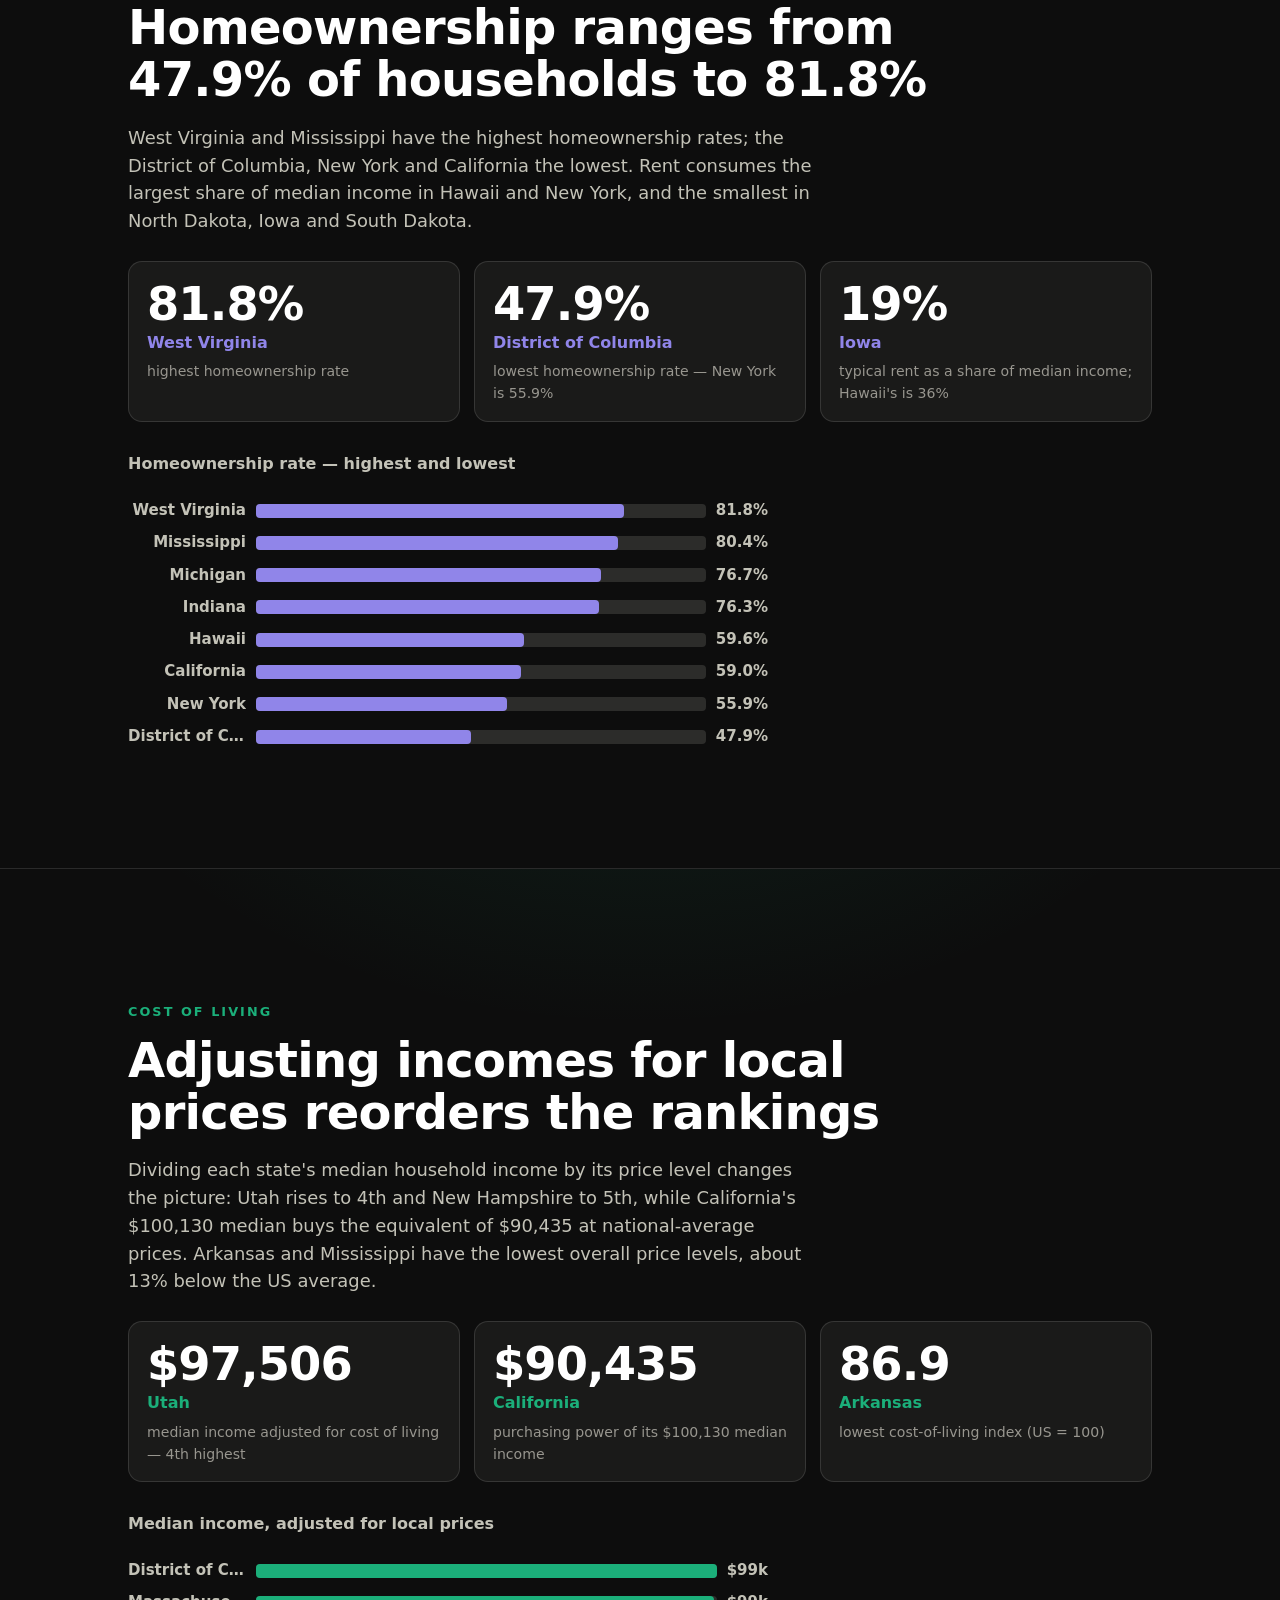
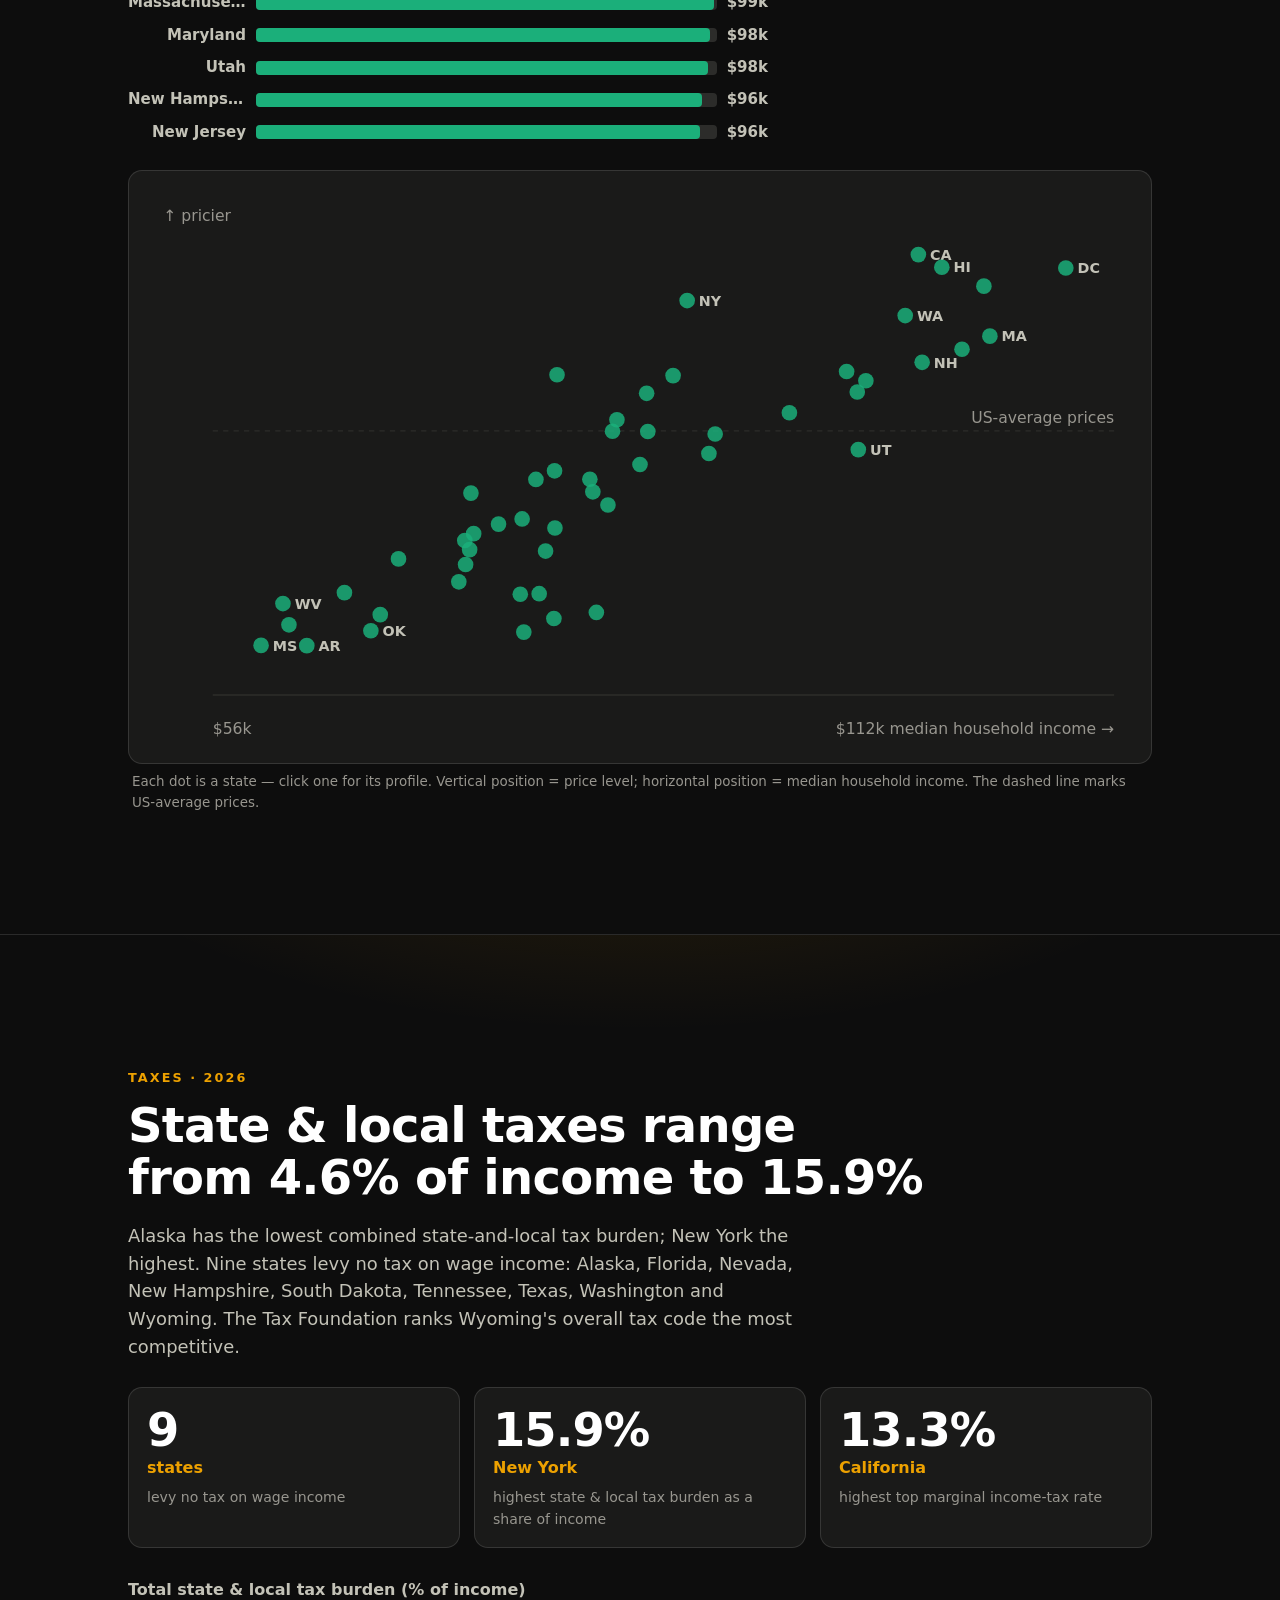
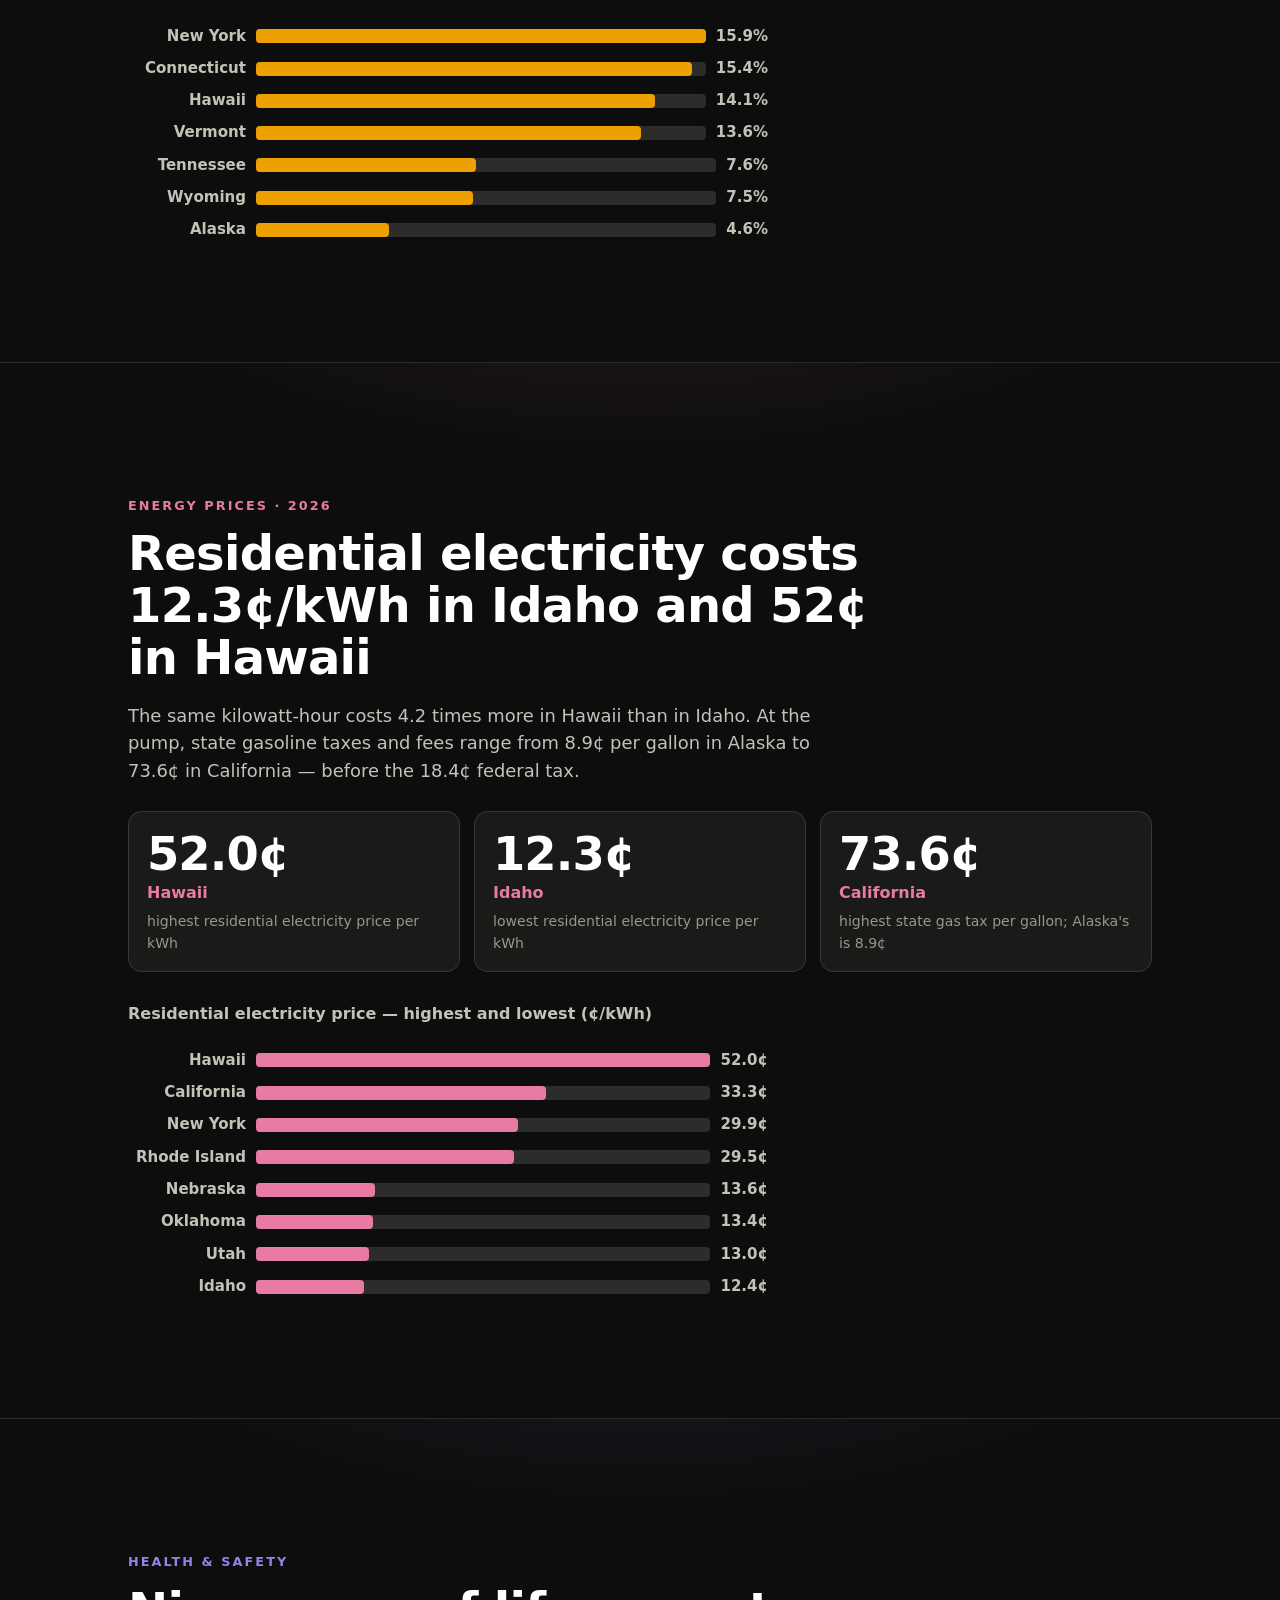
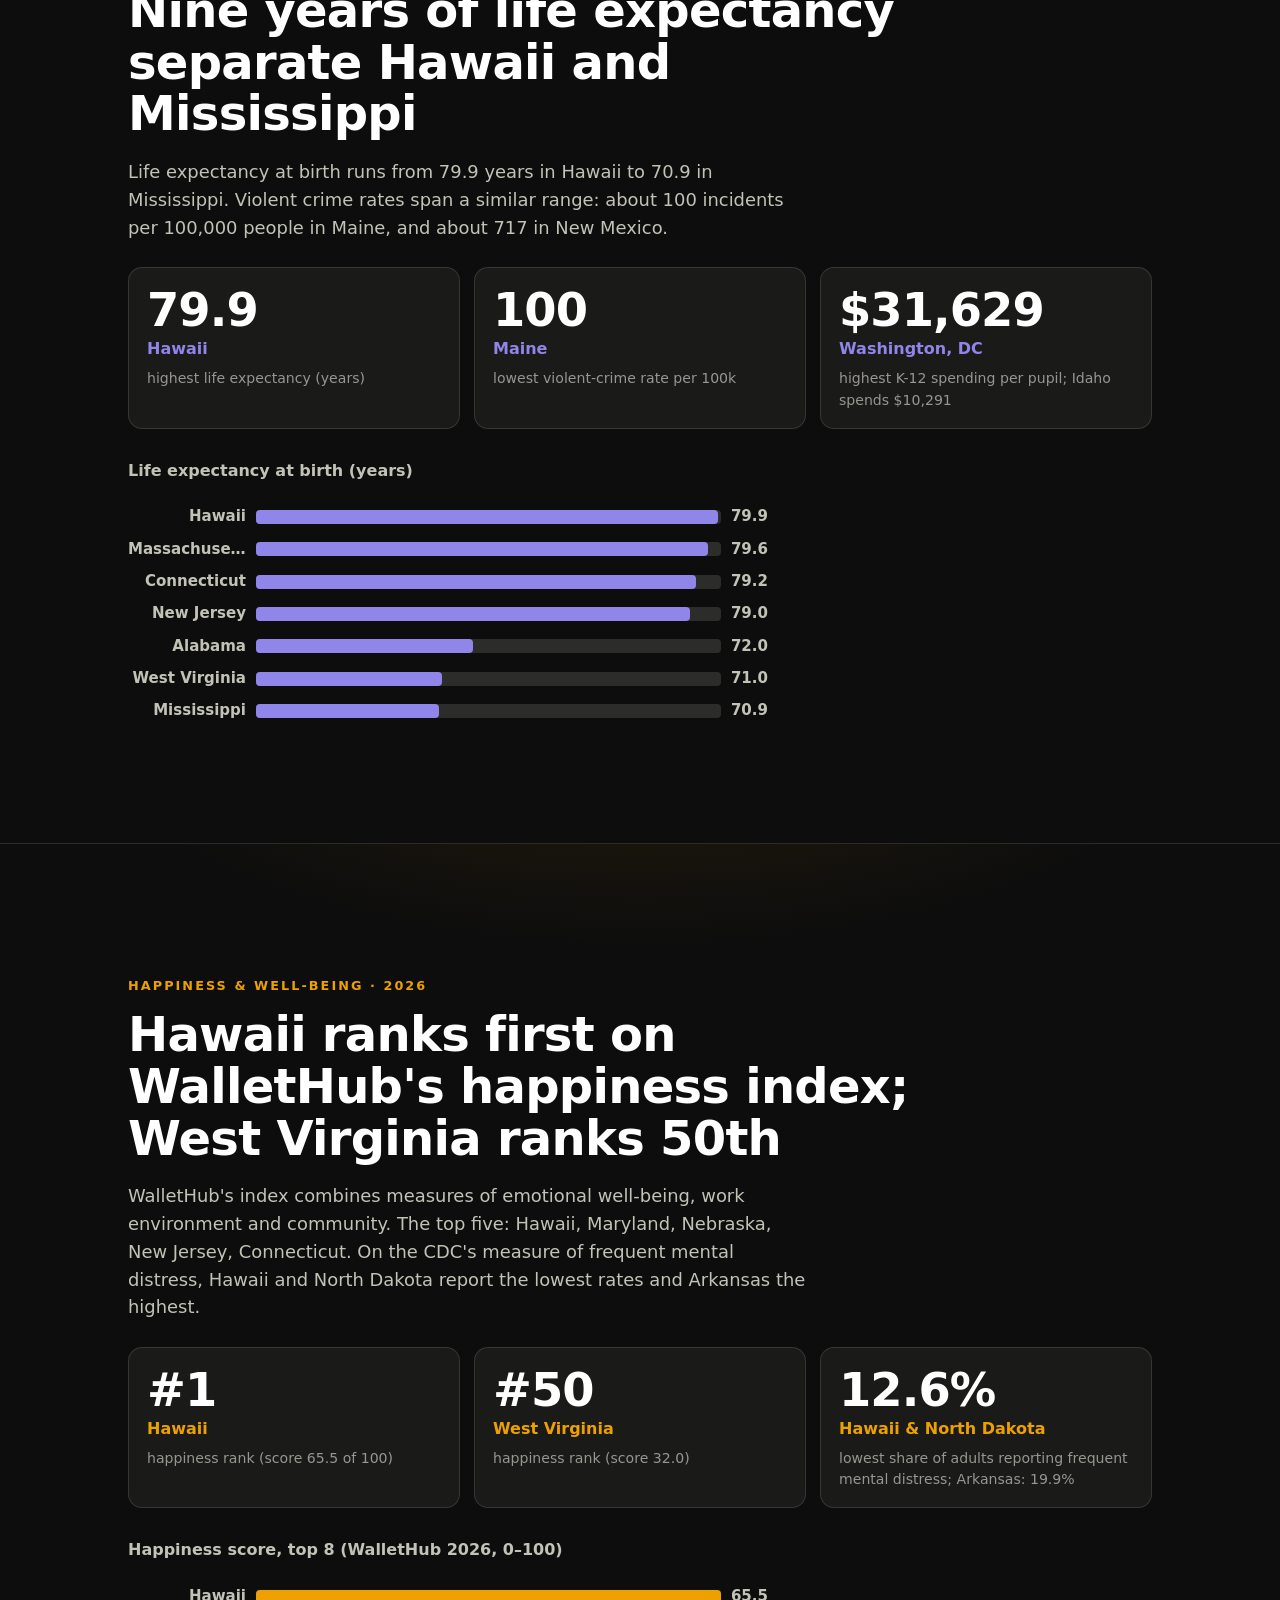
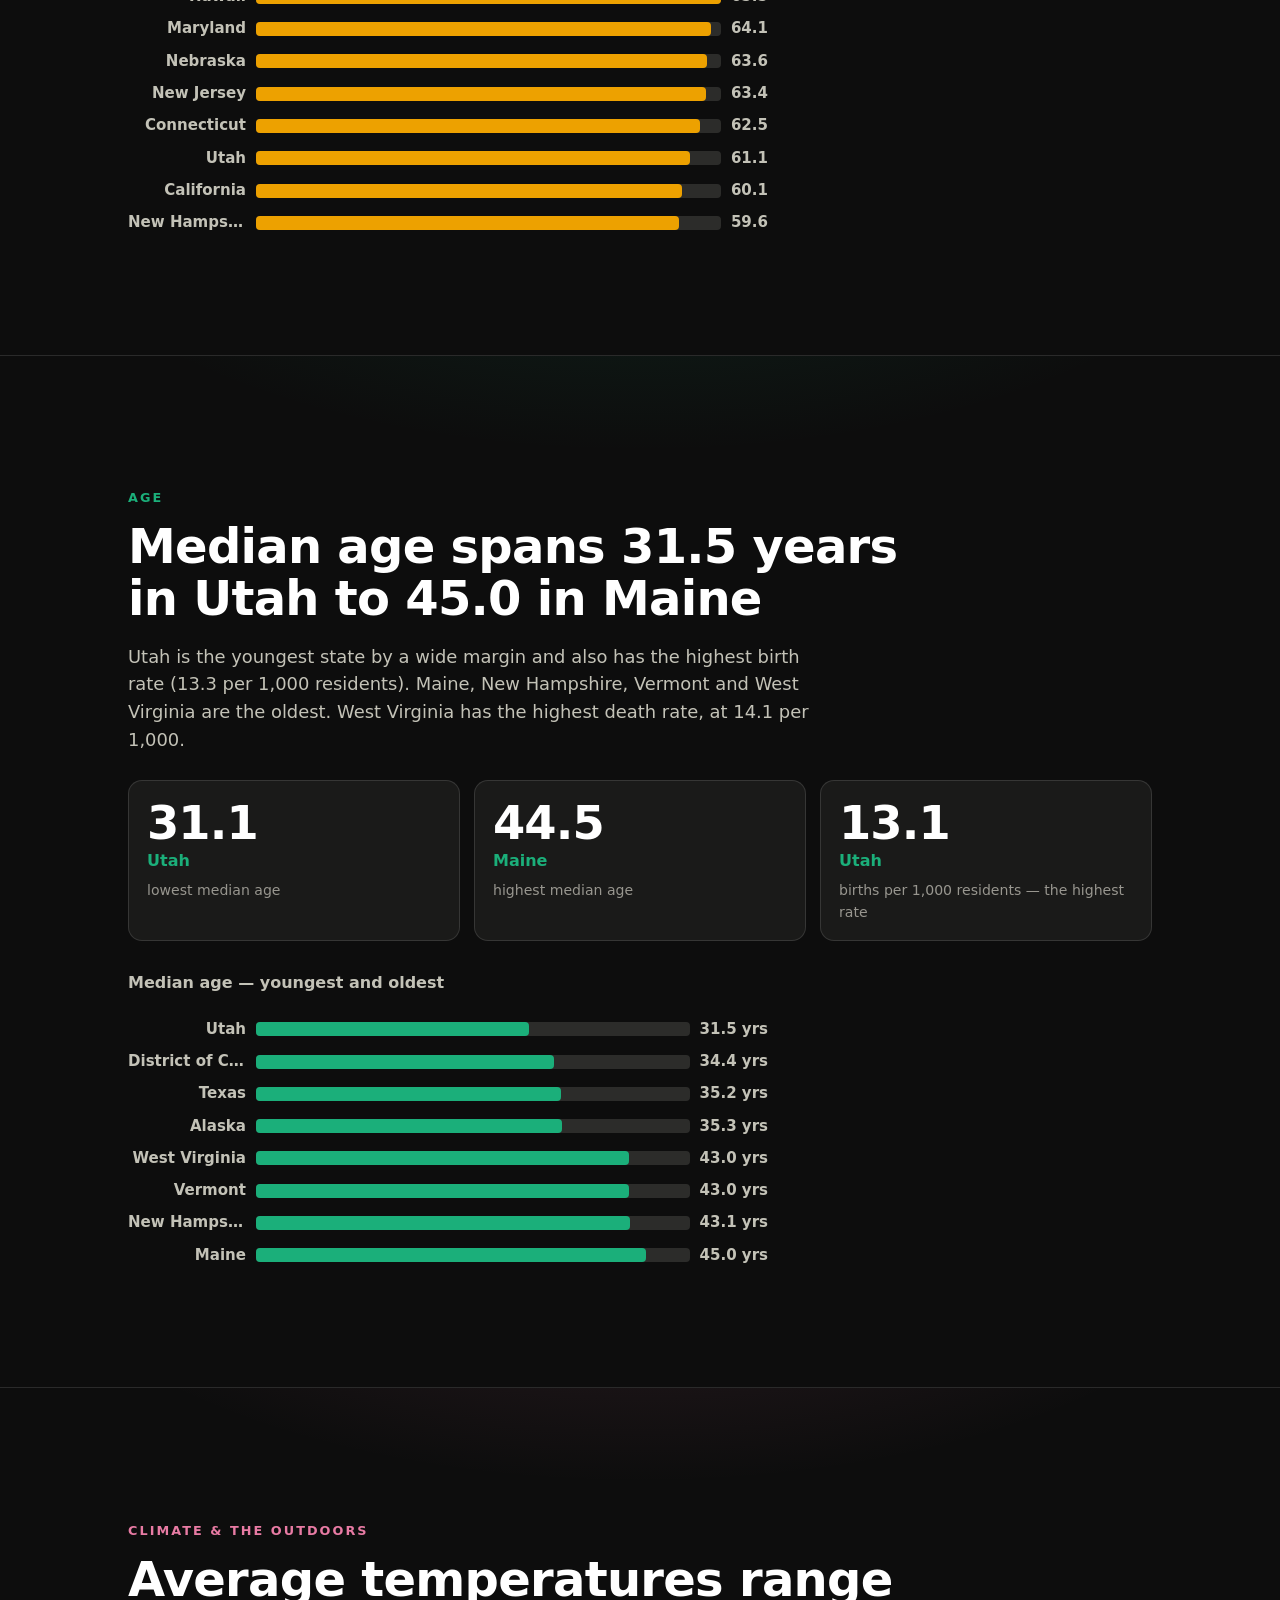
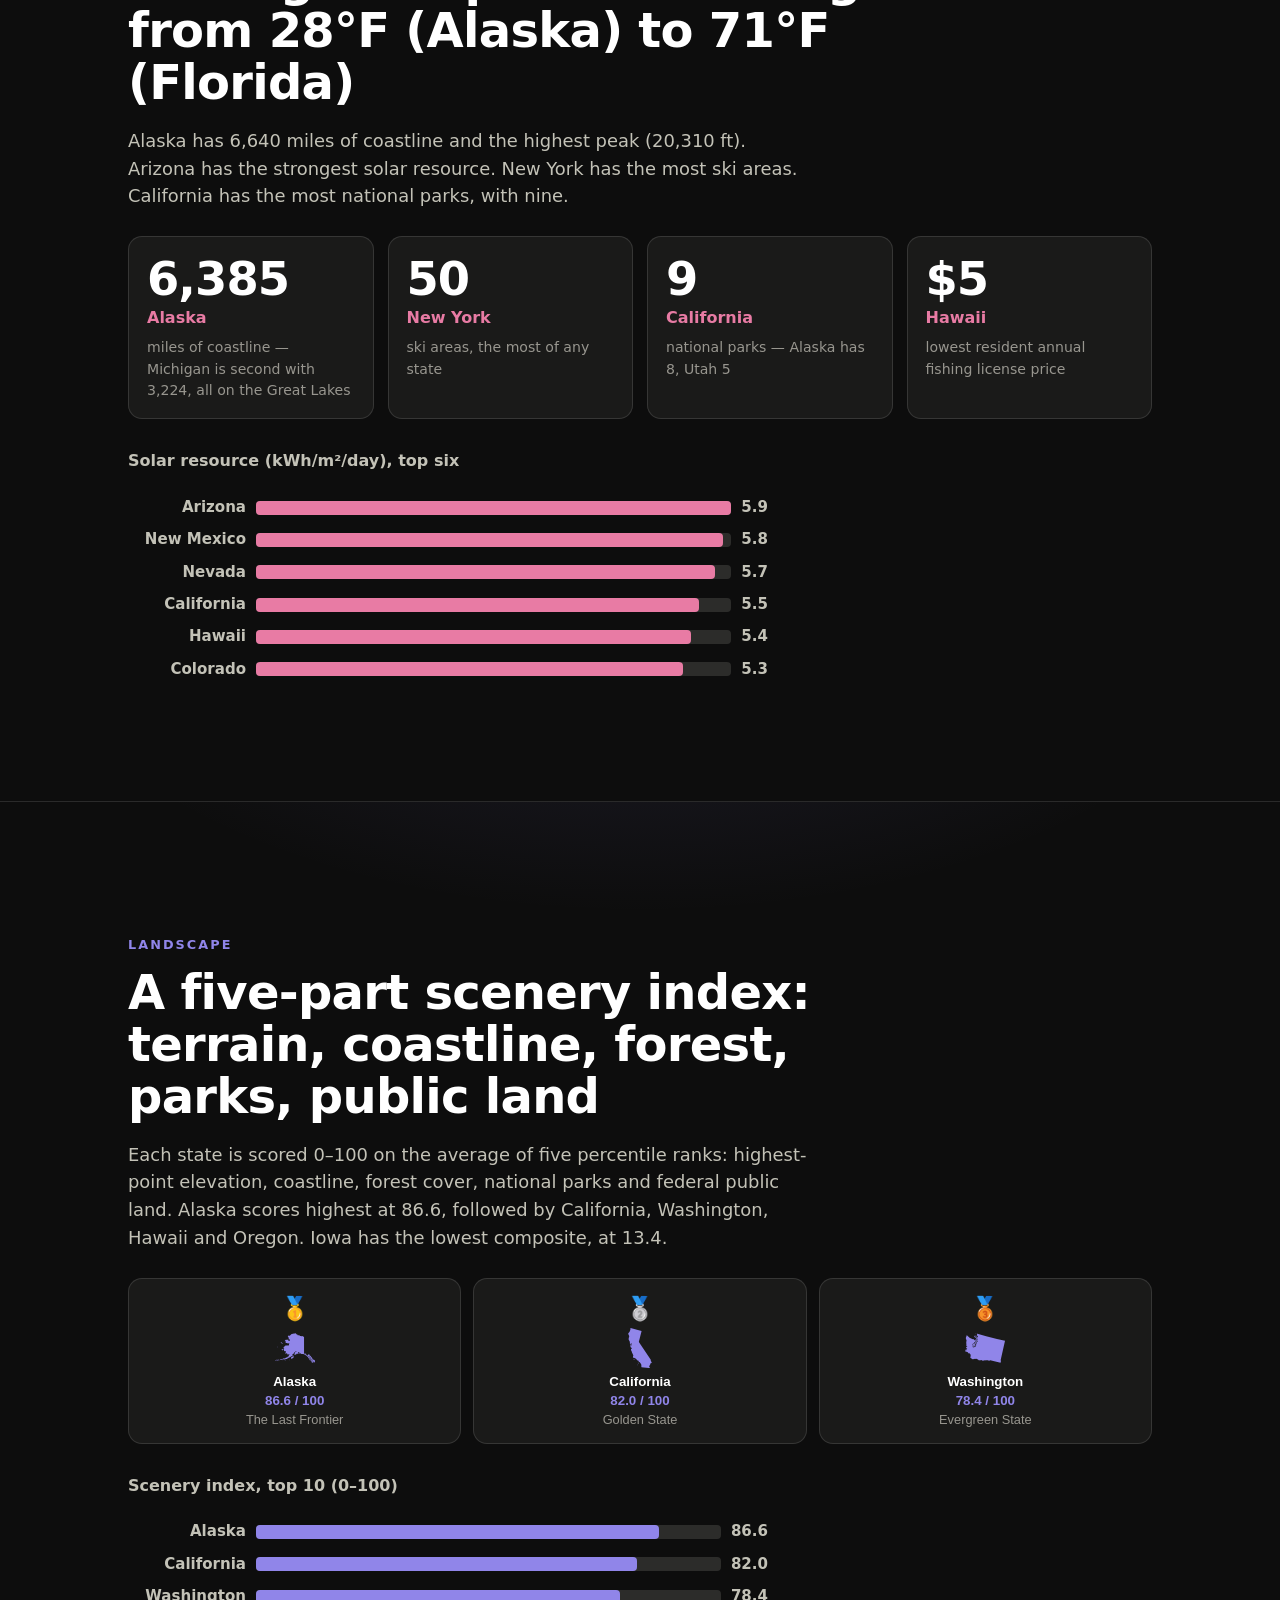
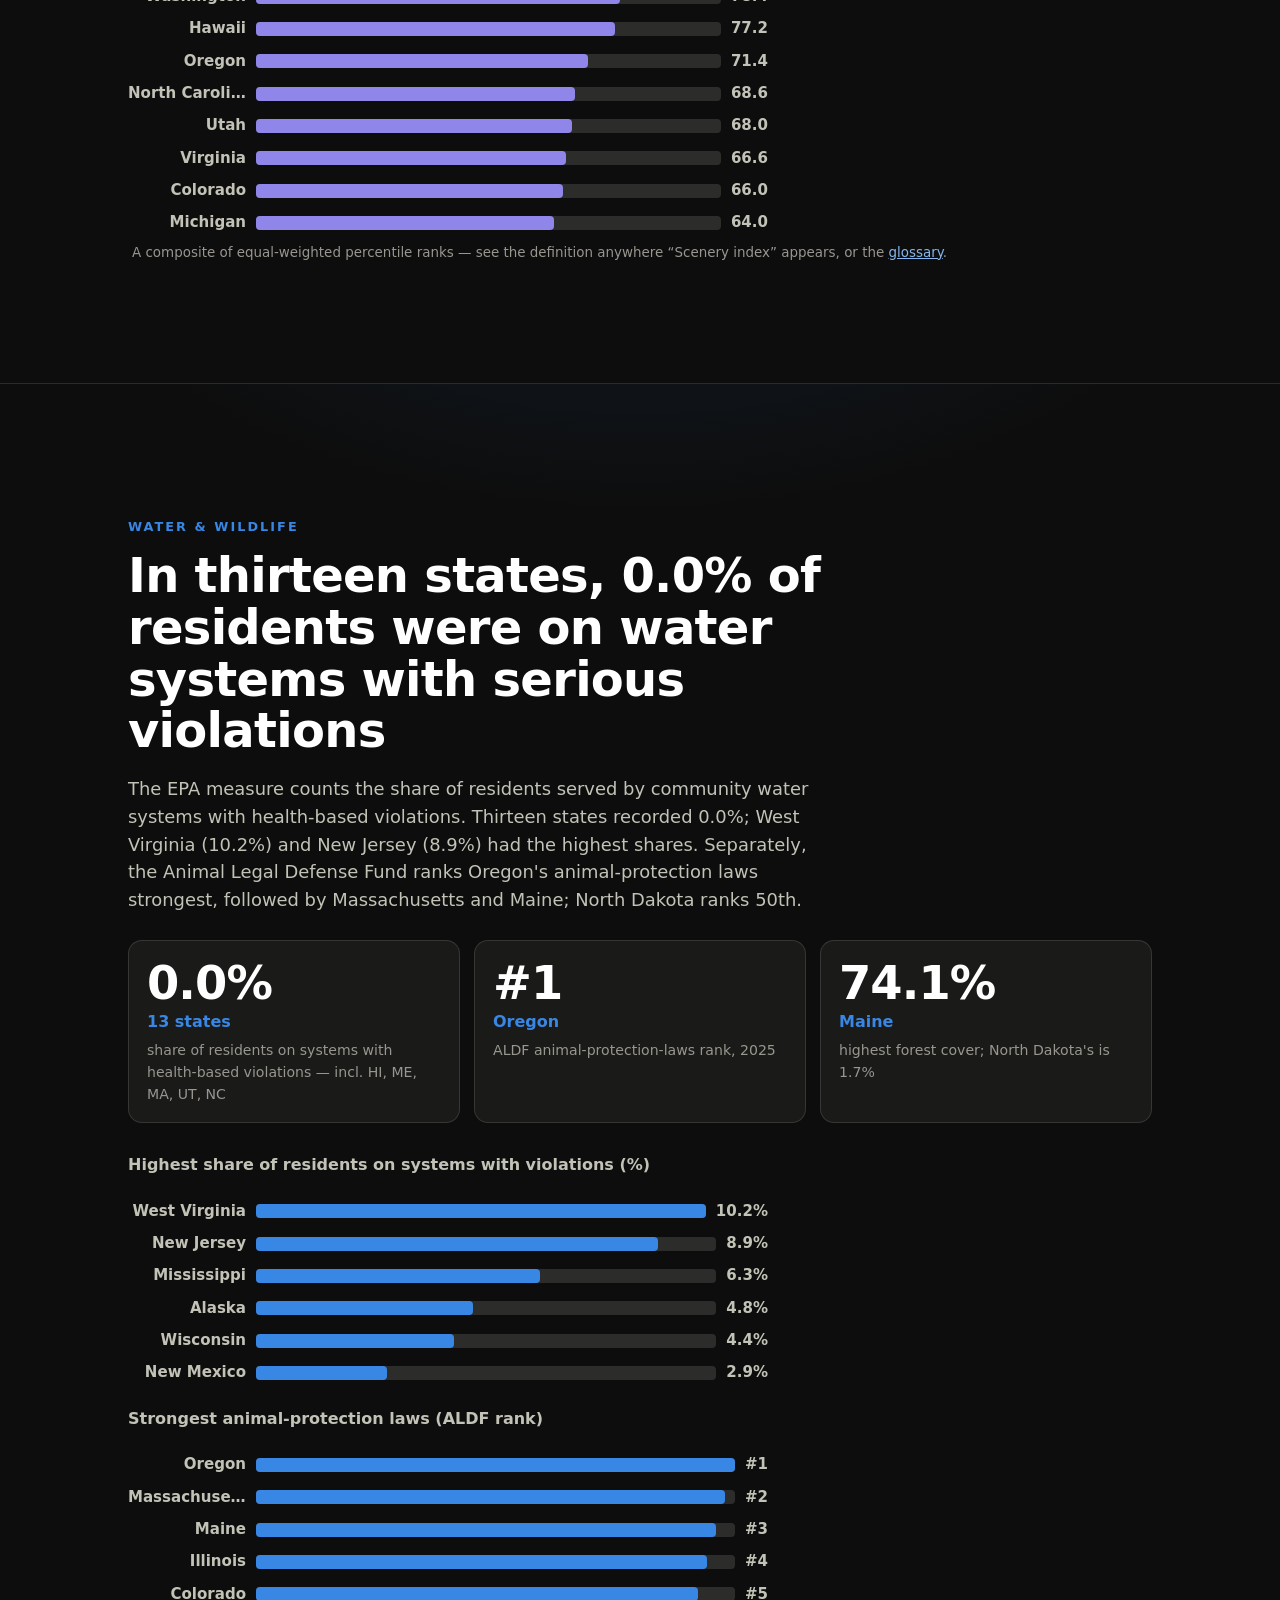
==== commit 9263ab96: "Add active + hover states to chip toggles (filing status, quick filters) The filing-status radios se" ====
--- a/index.html
+++ b/index.html
@@ -5,7 +5,7 @@
 <meta name="viewport" content="width=device-width, initial-scale=1">
 <title>The State of the States — every US state, mapped and compared</title>
 <meta name="description" content="An interactive atlas of all 50 states + DC: cost of living, taxes, climate, politics, outdoors and more. Explore the map, sort 99 metrics, or take a quiz to see which states match your preferences.">
-<link rel="stylesheet" href="assets/site.css?v=4">
+<link rel="stylesheet" href="assets/site.css?v=5">
 <link rel="icon" href="data:image/svg+xml,<svg xmlns='http://www.w3.org/2000/svg' viewBox='0 0 100 100'><text y='.9em' font-size='90'>🗺️</text></svg>">
 </head>
 <body>
@@ -396,9 +396,9 @@
   </div>
 </footer>
 
-<script src="assets/data.js?v=4"></script>
-<script src="assets/common.js?v=4"></script>
-<script src="assets/map.js?v=4"></script>
-<script src="assets/insights.js?v=4"></script>
+<script src="assets/data.js?v=5"></script>
+<script src="assets/common.js?v=5"></script>
+<script src="assets/map.js?v=5"></script>
+<script src="assets/insights.js?v=5"></script>
 </body>
 </html>
--- a/assets/site.css
+++ b/assets/site.css
@@ -188,7 +188,11 @@
   border: 1px solid var(--hairline); background: var(--surface); color: var(--ink-2);
   border-radius: 999px; padding: 8px 14px; font-size: 0.92rem; font-weight: 650; cursor: pointer; font-family: inherit;
 }
-.chip-toggle[aria-pressed="true"] { background: var(--focus); color: #0b0b0b; border-color: transparent; }
+.chip-toggle:hover { border-color: rgba(134, 182, 239, 0.55); color: var(--ink); }
+.chip-toggle[aria-pressed="true"], .chip-toggle[aria-checked="true"] {
+  background: var(--focus); color: #0b0b0b; border-color: transparent; font-weight: 750;
+}
+.chip-toggle[aria-checked="false"], .chip-toggle[aria-pressed="false"] { cursor: pointer; }
 .result-count { color: var(--ink-muted); font-size: 0.9rem; margin: 4px 0 10px; }
 
 .table-scroller {
